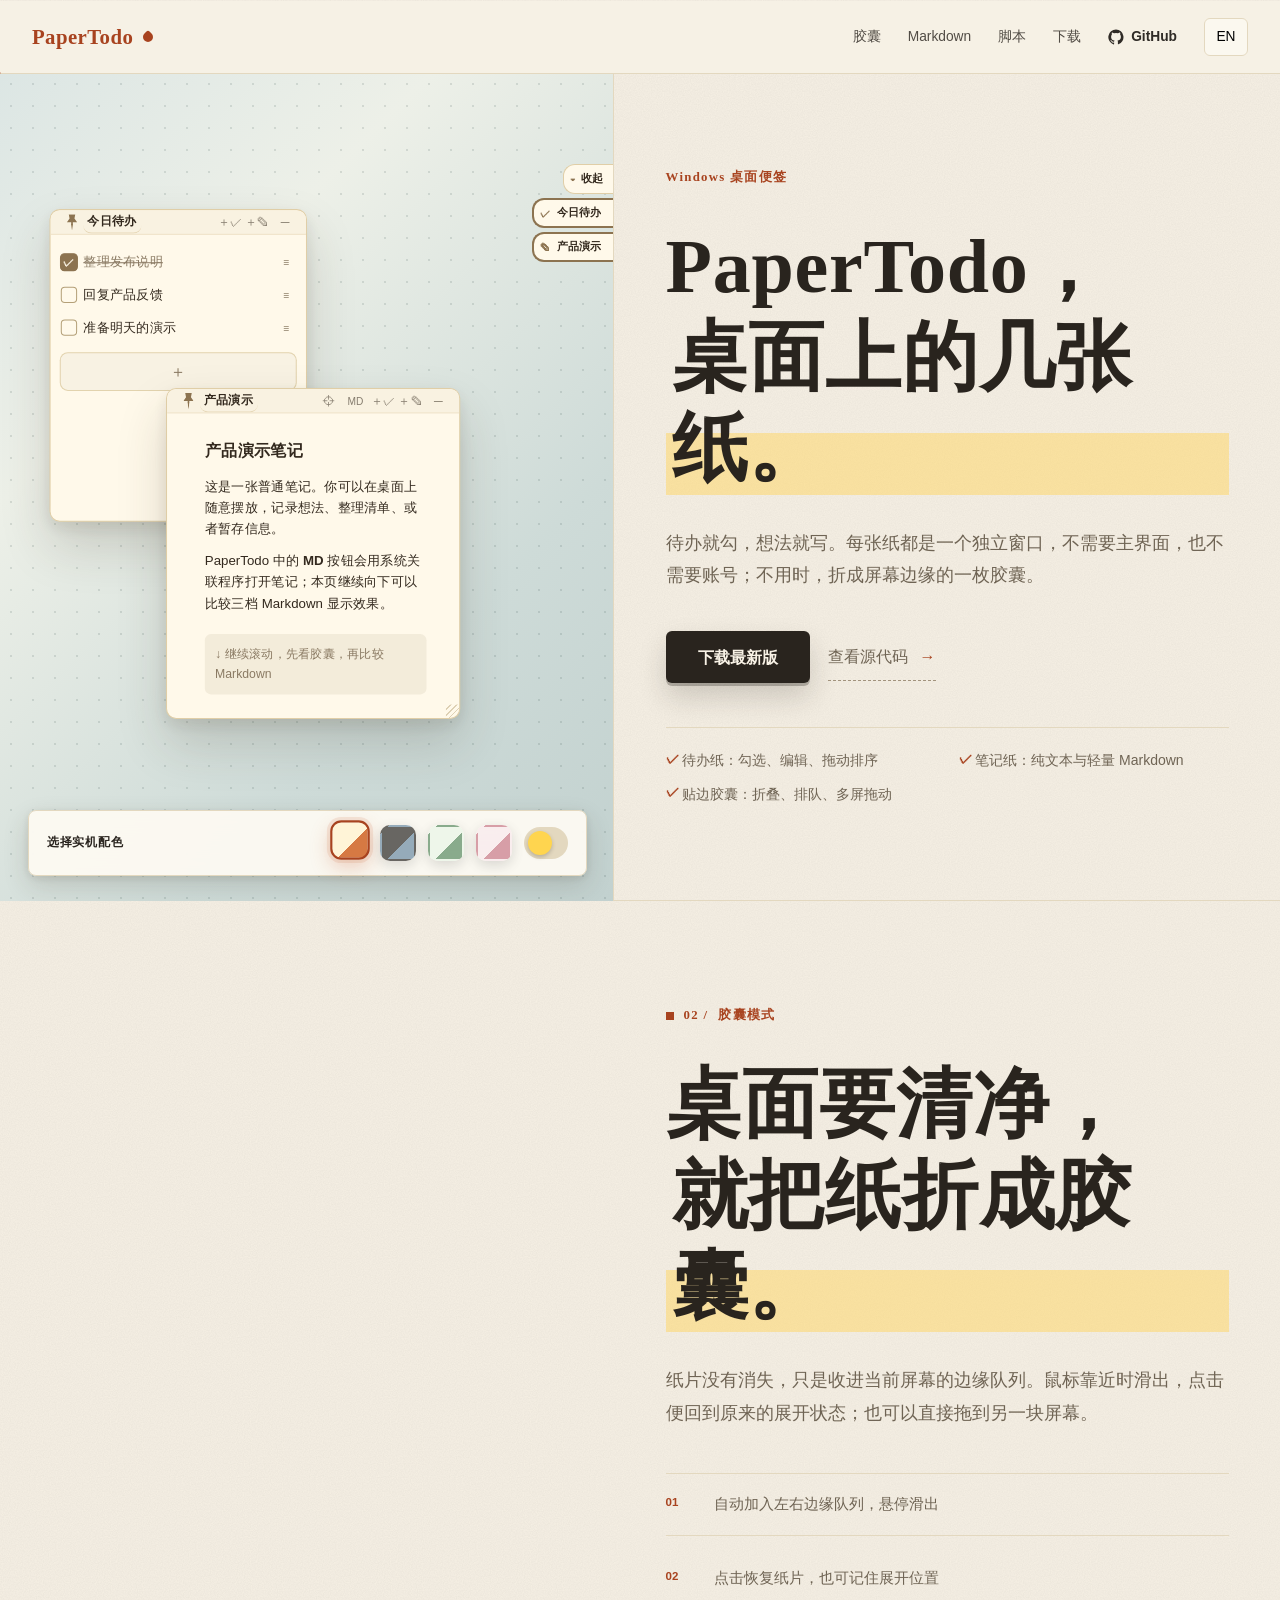
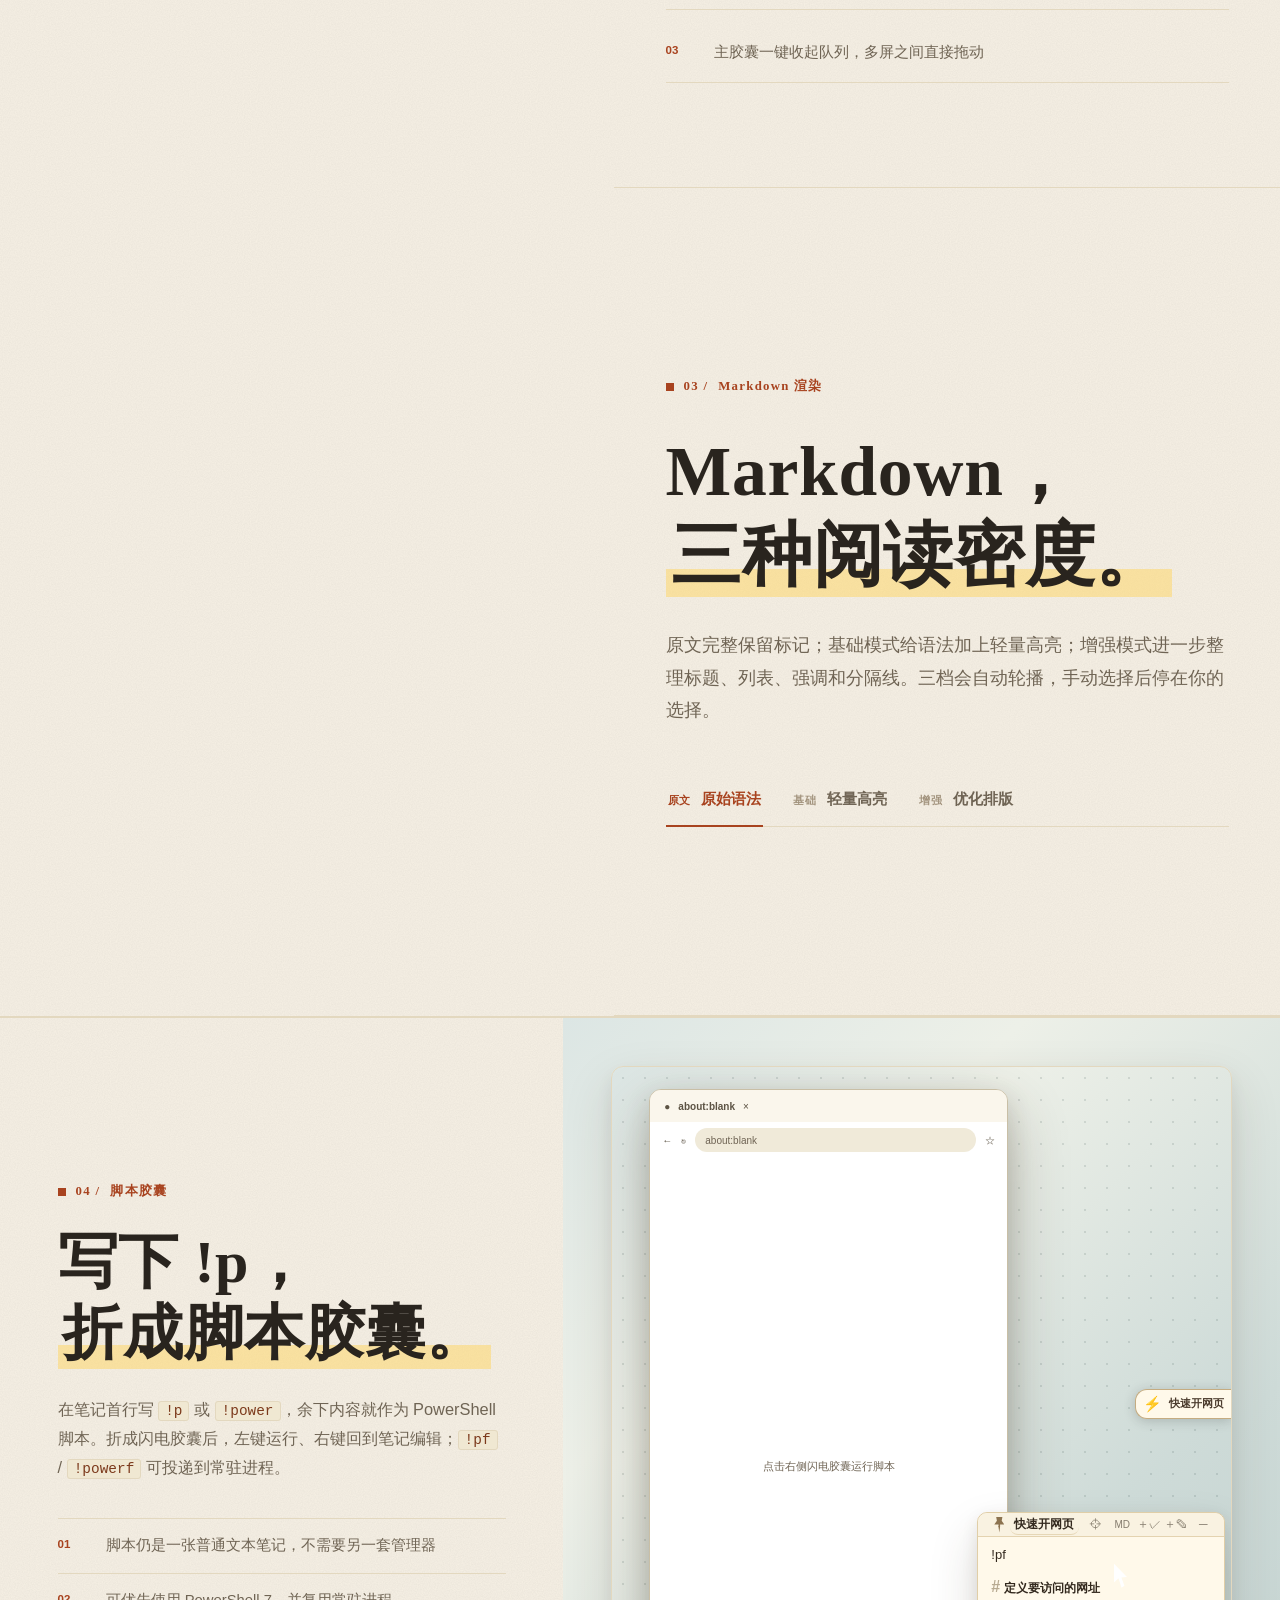
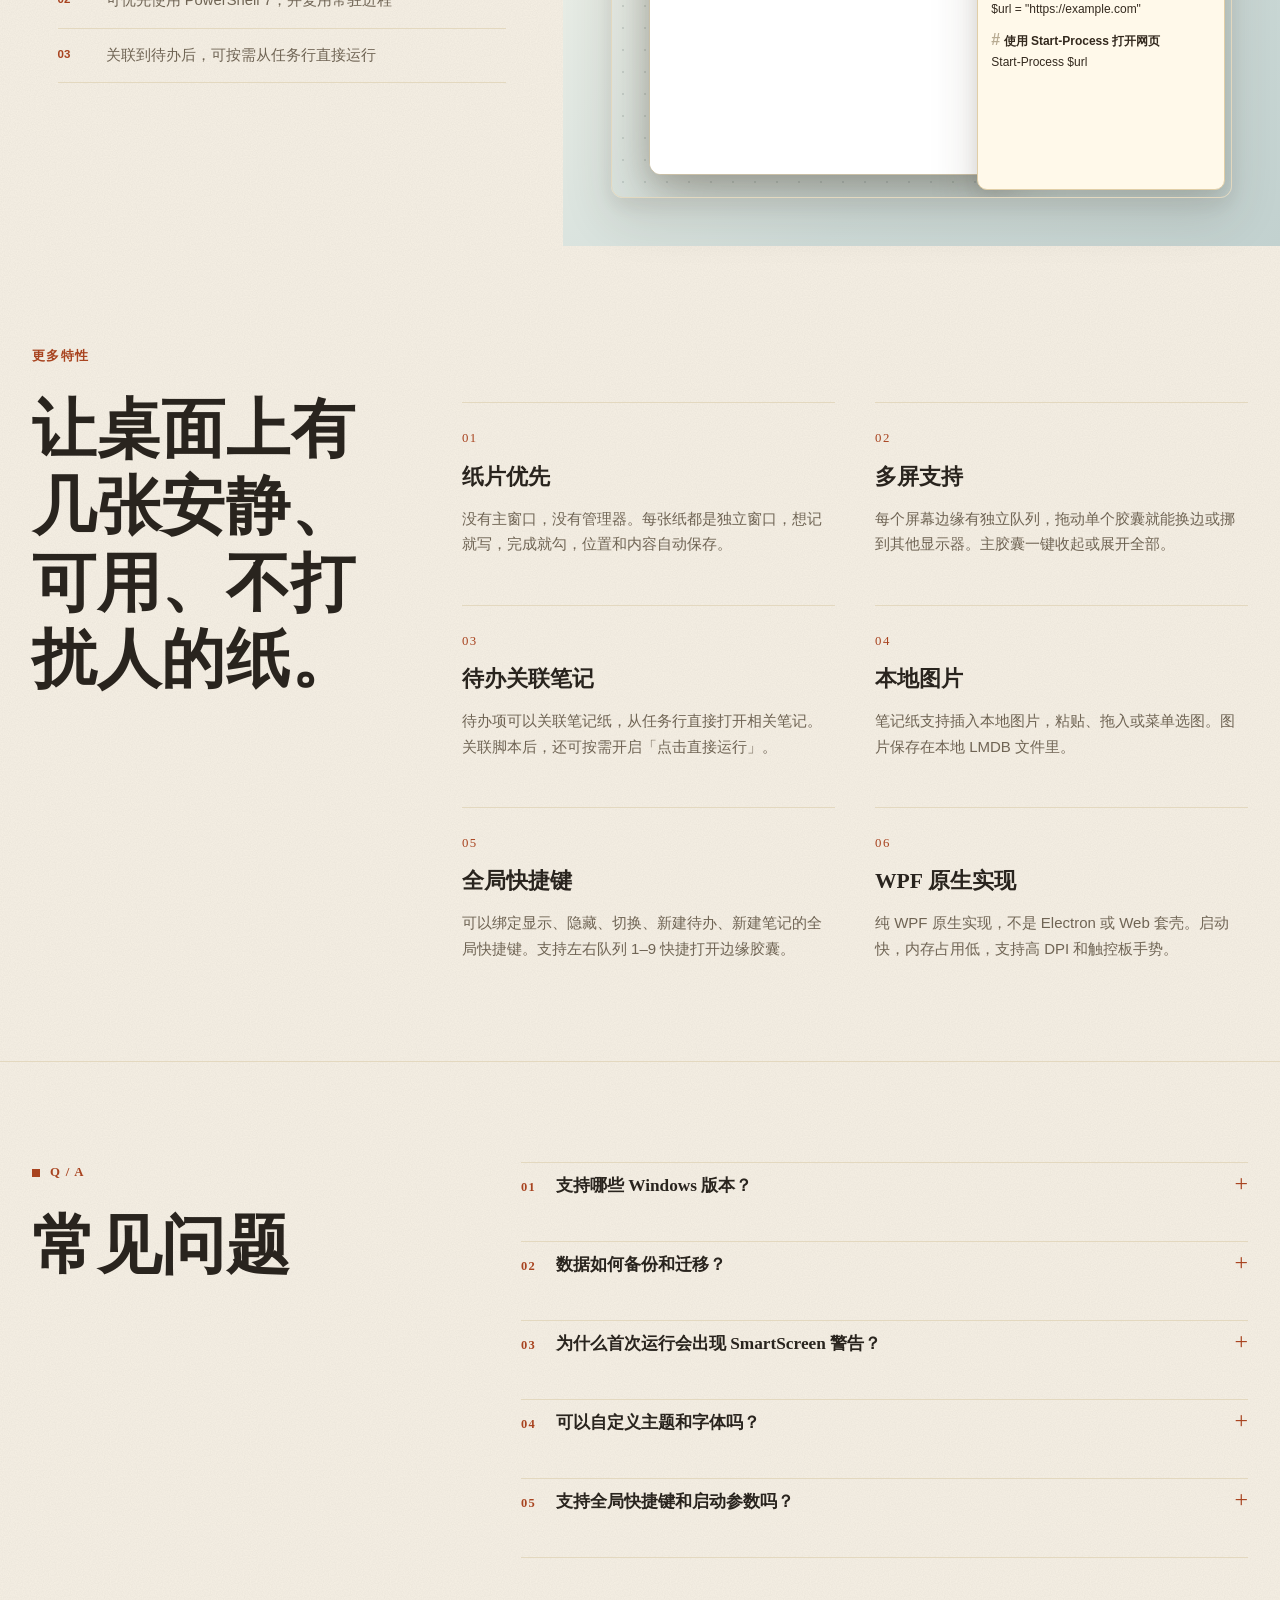
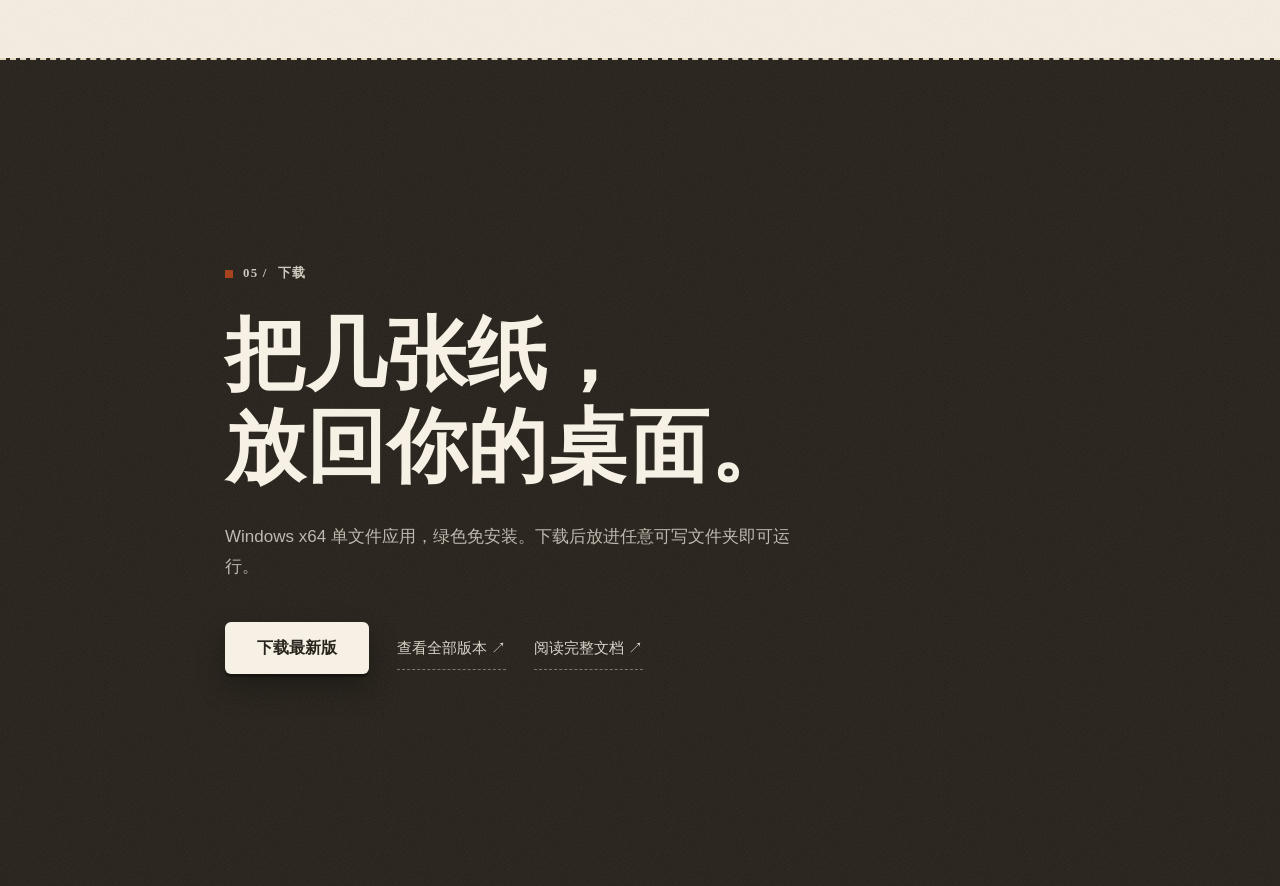
==== website/index.html @ a2f8e0d3 "Add files via upload" ====
<!DOCTYPE html>
<!-- PaperTodo website preview · 2026-07-29 · v8 (整屏吸附 + 文案可读性优化版) -->
<html lang="zh-CN">
<head>
  <meta charset="utf-8">
  <meta name="viewport" content="width=device-width, initial-scale=1">
  <meta name="theme-color" content="#f7f1e5">
  <title>PaperTodo - Windows 桌面便签、待办与 Markdown 笔记</title>
  <meta name="application-name" content="PaperTodo">
  <meta name="description" content="PaperTodo 是一款极简 Windows 桌面便签工具。每张纸都是独立窗口，支持待办、Markdown 笔记、脚本胶囊和边缘贴靠；数据全部保存在本地，无需账号。">
  <meta name="keywords" content="PaperTodo,Windows 桌面便签,桌面待办,Markdown 笔记,胶囊贴边,本地便签,sticky notes,desktop todo">
  <meta name="author" content="snownico0722">
  <meta name="robots" content="index, follow, max-snippet:-1">
  <meta name="referrer" content="strict-origin-when-cross-origin">
  <meta name="google-site-verification" content="6XggVbhTwCunZJcfNTp3qxMohPm8i4coMAdicUF6bUc">
  <link rel="canonical" href="https://snownico0722.github.io/PaperTodo/">
  <link rel="alternate" hreflang="zh-CN" href="https://snownico0722.github.io/PaperTodo/">
  <link rel="alternate" hreflang="en" href="https://snownico0722.github.io/PaperTodo/?lang=en">
  <link rel="alternate" hreflang="x-default" href="https://snownico0722.github.io/PaperTodo/">
  <link rel="icon" href="assets/favicon.ico" sizes="any">
  <meta property="og:type" content="website">
  <meta property="og:site_name" content="PaperTodo">
  <meta property="og:title" content="PaperTodo - Windows 桌面便签、待办与 Markdown 笔记">
  <meta property="og:description" content="独立桌面纸片，支持待办、Markdown 笔记、脚本胶囊和边缘贴靠。本地保存，无账号、无云端。">
  <meta property="og:url" content="https://snownico0722.github.io/PaperTodo/">
  <meta property="og:locale" content="zh_CN">
  <meta property="og:locale:alternate" content="en_US">
  <meta name="twitter:card" content="summary">
  <meta name="twitter:title" content="PaperTodo - Windows 桌面便签、待办与 Markdown 笔记">
  <meta name="twitter:description" content="独立桌面纸片，支持待办、Markdown 笔记、脚本胶囊和边缘贴靠。本地保存，无需账号。">
  <script type="application/ld+json">
  {
    "@context": "https://schema.org",
    "@graph": [
      {
        "@type": "WebSite",
        "@id": "https://snownico0722.github.io/PaperTodo/#website",
        "url": "https://snownico0722.github.io/PaperTodo/",
        "name": "PaperTodo",
        "alternateName": "一张纸",
        "description": "Windows 桌面便签、待办与 Markdown 笔记工具。",
        "inLanguage": ["zh-CN", "en"]
      },
      {
        "@type": "SoftwareApplication",
        "@id": "https://snownico0722.github.io/PaperTodo/#software",
        "name": "PaperTodo",
        "alternateName": "一张纸",
        "url": "https://snownico0722.github.io/PaperTodo/",
        "mainEntityOfPage": {"@id": "https://snownico0722.github.io/PaperTodo/#website"},
        "description": "A minimal Windows desktop sticky-note app with todos, Markdown notes, script capsules and edge docking. Free, source available and local-only.",
        "operatingSystem": "Windows 10, Windows 11",
        "softwareRequirements": "Windows 10 or Windows 11, x64",
        "applicationCategory": "ProductivityApplication",
        "applicationSubCategory": "Desktop notes and task lists",
        "softwareVersion": "3.1",
        "downloadUrl": "https://github.com/snownico0722/PaperTodo/releases/latest",
        "releaseNotes": "https://github.com/snownico0722/PaperTodo/releases",
        "isAccessibleForFree": true,
        "offers": {
          "@type": "Offer",
          "price": "0",
          "priceCurrency": "USD",
          "availability": "https://schema.org/InStock",
          "url": "https://github.com/snownico0722/PaperTodo/releases/latest"
        },
        "author": {
          "@type": "Person",
          "name": "snownico0722",
          "url": "https://github.com/snownico0722"
        },
        "sameAs": ["https://github.com/snownico0722/PaperTodo"],
        "inLanguage": ["zh-CN", "en", "ja", "ko"],
        "featureList": [
          "Independent desktop paper windows",
          "Todo lists and lightweight Markdown notes",
          "Edge-docked capsules and cross-display dragging",
          "Script capsules",
          "Local-only storage without an account"
        ]
      }
    ]
  }
  </script>
  <script type="application/ld+json">
  {
    "@context": "https://schema.org",
    "@type": "FAQPage",
    "mainEntity": [
      {
        "@type": "Question",
        "name": "PaperTodo 支持哪些 Windows 版本？",
        "acceptedAnswer": {
          "@type": "Answer",
          "text": "Windows 10 与 Windows 11 x64 使用正式版；Windows 7 SP1 x64 另有尽力兼容（Best Effort）版，请在 GitHub Releases 下载自包含版本。"
        }
      },
      {
        "@type": "Question",
        "name": "如何备份或迁移 PaperTodo 数据？",
        "acceptedAnswer": {
          "@type": "Answer",
          "text": "退出 PaperTodo 后复制整个程序文件夹即可，纸片、设置和笔记图片会一起迁移。"
        }
      },
      {
        "@type": "Question",
        "name": "为什么 PaperTodo 首次运行会出现 SmartScreen？",
        "acceptedAnswer": {
          "@type": "Answer",
          "text": "项目暂未购买商业代码签名证书。选择“更多信息”后点击“仍要运行”即可，每台电脑通常只需确认一次。"
        }
      }
    ]
  }
  </script>
  <style>
    :root{
      color-scheme:light;
      --page:#f7f1e5;
      --page-2:#efe7d5;
      --surface:#fffdf7;
      --ink:#29241e;
      --muted:#6f6454;
      --faint:#a2937d;
      --line:#e3d8bf;
      --accent:#a8431f;
      --accent-dark:#7f2f12;
      --highlight:rgba(255,213,96,.5);
      --nav-height:72px;
      --stage:#dce6e4;
      --stage-soft:#edf0e8;
      --stage-mid:#cedbd8;
      --stage-deep:#c2d1cf;
      --stage-dot:rgba(50,74,72,.14);
      --serif:Georgia,"Noto Serif SC","Songti SC",serif;
      --sans:"Segoe UI Variable","Microsoft YaHei UI","PingFang SC","Segoe UI",sans-serif;
      --ui:"Segoe UI Variable","Microsoft YaHei UI","Segoe UI",sans-serif;
      --paper-shadow:0 8px 32px rgba(0,0,0,.12), 0 2px 8px rgba(0,0,0,.08);
      --noise:url("data:image/svg+xml;utf8,<svg xmlns='http://www.w3.org/2000/svg' width='140' height='140'><filter id='n'><feTurbulence type='fractalNoise' baseFrequency='0.85' numOctaves='2' stitchTiles='stitch'/><feColorMatrix type='matrix' values='0 0 0 0 0 0 0 0 0 0 0 0 0 0 0 0 0 0 0.05 0'/></filter><rect width='140' height='140' filter='url(%23n)'/></svg>");
      --noise-light:url("data:image/svg+xml;utf8,<svg xmlns='http://www.w3.org/2000/svg' width='140' height='140'><filter id='n'><feTurbulence type='fractalNoise' baseFrequency='0.85' numOctaves='2' stitchTiles='stitch'/><feColorMatrix type='matrix' values='0 0 0 0 1 0 0 0 0 1 0 0 0 0 1 0 0 0 0.07 0'/></filter><rect width='140' height='140' filter='url(%23n)'/></svg>");
    }
    *{box-sizing:border-box}
    html{scroll-behavior:smooth;scroll-padding-top:var(--nav-height)}
    @media(min-width:861px) and (min-height:761px){
      html{scroll-snap-type:y mandatory}
      .snap-screen{scroll-snap-align:start;scroll-snap-stop:always}
    }
    body{position:relative;isolation:isolate;margin:0;overflow-x:hidden;color:var(--ink);background-color:var(--page);background-image:var(--noise);font-family:var(--sans);line-height:1.7;-webkit-font-smoothing:antialiased}
    button,a{font:inherit}
    a{color:inherit;text-decoration:none}
    code{font-family:"Cascadia Mono",Consolas,monospace;background:#f0e8d2;border:1px solid var(--line);padding:1px 6px;border-radius:3px;font-size:.88em;color:#7c3a1c}
    ::selection{background:rgba(255,213,96,.55);color:var(--ink)}
    :where(a,button,input,summary):focus-visible{outline:2px solid var(--accent);outline-offset:3px}
    .wrap{width:min(1280px,calc(100% - 64px));margin-inline:auto}
    .kicker{display:flex;align-items:center;gap:10px;margin:0;color:var(--accent);font-family:var(--serif);font-size:.8rem;font-weight:600;letter-spacing:.1em}
    .kicker::before{content:"";width:8px;height:8px;flex:0 0 8px;background:var(--accent)}

    /* navigation */
    .nav{position:sticky;z-index:60;top:0;background:rgba(247,241,229,.92);border-bottom:1px solid var(--line);backdrop-filter:blur(16px);-webkit-backdrop-filter:blur(16px)}
    .nav-progress{position:absolute;right:0;bottom:-1px;left:0;height:2px;overflow:hidden;pointer-events:none}
    .nav-progress::after{content:"";display:block;width:100%;height:100%;background:var(--accent);transform:scaleX(var(--page-progress,0));transform-origin:left;transition:transform .2s ease}
    .nav-inner{display:flex;min-height:var(--nav-height);align-items:center;justify-content:space-between}
    .brand{display:flex;align-items:center;gap:10px;font-family:var(--serif);font-size:1.3rem;font-weight:700;letter-spacing:.02em;color:var(--accent)}
    .brand-dot{width:10px;height:10px;border-radius:3px 7px 7px 7px;background:var(--accent);transform:rotate(45deg)}
    .nav-links{display:flex;align-items:center;gap:27px;color:#514c45;font-size:.86rem}
    .nav-links a{position:relative;padding:8px 0}
    .nav-links a::after{content:"";position:absolute;right:0;bottom:3px;left:0;height:1px;background:var(--accent);transform:scaleX(0);transition:transform .2s}
    .nav-links a:hover::after,.nav-links a:focus-visible::after,.nav-links a.is-active::after{transform:scaleX(1)}
    .nav-links a.is-active{color:var(--ink)}
    .nav-links .github-link{display:inline-flex;align-items:center;gap:7px;font-weight:720;color:#2f2b26}
    .nav-links .github-link svg{width:16px;height:16px;flex:0 0 16px;fill:currentColor}
    .nav-links .github-link::after{right:auto;width:16px}
    .lang-btn{width:44px;height:38px;border:1px solid var(--line);border-radius:6px;background:rgba(255,253,247,.6);cursor:pointer;transition:border-color .2s,background .2s}
    .lang-btn:hover,.lang-btn:focus-visible{border-color:var(--accent);background:#f5ecd6}

    /* feature-grid */
    .feature-grid{display:grid;min-width:0;grid-template-columns:repeat(2,minmax(0,1fr));gap:48px 40px;margin-top:56px;counter-reset:feature}
    .feature-grid>div{position:relative;min-width:0;padding-top:20px;border-top:1px solid var(--line);counter-increment:feature}
    .feature-grid>div::before{content:counter(feature,decimal-leading-zero);color:var(--accent);font-family:var(--serif);font-size:.8rem;letter-spacing:.12em}
    .feature-grid h3{margin:12px 0 0;font-family:var(--serif);font-size:1.35rem;font-weight:600;line-height:1.35;color:var(--ink)}
    .feature-grid p{margin:14px 0 0;color:var(--muted);font-size:.9375rem;line-height:1.7;overflow-wrap:anywhere}

    /* hero-capsule-wrapper - 第一屏、第二屏、第三屏的包裹容器 */
    .hero-capsule-wrapper{position:relative;display:grid;grid-template-columns:minmax(420px,.96fr) minmax(560px,1.04fr);border-bottom:1px solid var(--line)}

    /* hero */
    .hero{position:relative;display:contents}
    .hero>.hero-copy{grid-column:2;grid-row:1;min-height:calc(100svh - var(--nav-height))}
    .hero-copy{display:flex;min-height:100vh;flex-direction:column;justify-content:center;padding:92px clamp(36px,4vw,72px);border-bottom:1px solid var(--line)}
    .hero h1,.capsule-section h2,.markdown-section h2{max-width:760px;margin:32px 0 0;font-family:var(--serif);font-size:4.75rem;font-weight:600;line-height:1.2;letter-spacing:.01em;overflow-wrap:anywhere}
    .hero h1 span,.capsule-section h2 span,.markdown-section h2 span{display:block}
    .hero h1 span:last-child,.capsule-section h2 span:last-child,.markdown-section h2 span:last-child,.script-copy h2 span:last-child{display:inline-block;padding:0 .08em;background-image:linear-gradient(transparent 66%,var(--highlight) 66%)}
    .hero-lead{max-width:610px;margin:32px 0 0;color:var(--muted);font-size:1.125rem;line-height:1.8}
    .hero-actions{display:flex;flex-wrap:wrap;gap:18px;align-items:center;margin-top:40px}
    .primary-btn{display:inline-flex;height:52px;align-items:center;justify-content:center;padding:0 32px;color:#f8f2e6;background:var(--ink);border:none;border-radius:6px;font-weight:600;box-shadow:0 3px 0 rgba(41,36,30,.28),0 14px 28px rgba(41,36,30,.18);transition:transform .2s ease,box-shadow .2s ease,background .2s ease}
    .primary-btn:hover,.primary-btn:focus-visible{background:#3a332a;transform:translateY(-2px);box-shadow:0 5px 0 rgba(41,36,30,.28),0 20px 36px rgba(41,36,30,.2)}
    .text-btn{display:inline-flex;gap:12px;align-items:center;padding:10px 0;border-bottom:1px dashed var(--faint);color:var(--muted);font-weight:500}
    .text-btn span:last-child{color:var(--accent);transition:transform .18s}
    .text-btn:hover span:last-child{transform:translateX(4px)}
    .hero-facts{display:grid;grid-template-columns:repeat(2,minmax(0,1fr));gap:12px 24px;margin:44px 0 0;padding:22px 0 0;border-top:1px solid var(--line);list-style:none;color:var(--muted);font-size:.875rem}
    .hero-facts li{position:relative;padding-left:16px;line-height:1.55}
    .hero-facts li::before{content:"✓";position:absolute;top:.62em;left:0;color:var(--accent);font-size:.85rem;font-weight:700;transform:translateY(-50%)}

    /* CSS product stage - 增强渐变背景 + 动态装饰 + sticky 固定，跨越三屏 */
    .hero-product{position:sticky;top:var(--nav-height);height:calc(100svh - var(--nav-height));min-height:0;overflow:hidden;background:linear-gradient(135deg,var(--stage) 0%,var(--stage-soft) 30%,var(--stage-mid) 70%,var(--stage-deep) 100%);border-right:1px solid var(--line);grid-column:1;grid-row:1 / 4}
    .palette-input{position:absolute;width:1px;height:1px;opacity:0;pointer-events:none}
    .palette-head{position:absolute;z-index:20;right:26px;bottom:25px;left:28px;display:flex;align-items:center;justify-content:space-between;padding:14px 18px;color:var(--ink);background:rgba(253,250,243,.94);border:1px solid var(--line);border-radius:8px;font-family:var(--serif);font-size:.78rem;letter-spacing:.06em;font-weight:600;box-shadow:0 10px 26px rgba(62,50,32,.16),0 2px 8px rgba(62,50,32,.1);backdrop-filter:blur(16px)}
    .palette-controls{display:flex;align-items:center;gap:12px}
    .palette-controls label{position:relative;cursor:pointer;transition:transform .2s,opacity .2s,filter .2s}
    .palette-controls label:hover{transform:translateY(-2px)}
    .palette-controls label:not(.theme-control){width:36px;height:36px;border:2px solid transparent;border-radius:10px;opacity:.7;background:linear-gradient(135deg,var(--swatch-paper) 0 58%,var(--swatch-accent) 58%);box-shadow:0 4px 14px rgba(0,0,0,.2);transition:all .25s cubic-bezier(.34,1.56,.64,1)}
    .palette-controls label[for="palette-warm"]{--swatch-paper:#fff4d7;--swatch-accent:#d67943}
    .palette-controls label[for="palette-ink"]{--swatch-paper:#2a2826;--swatch-accent:#6b8aa3}
    .palette-controls label[for="palette-forest"]{--swatch-paper:#e9f4e7;--swatch-accent:#5a8a62}
    .palette-controls label[for="palette-rosy"]{--swatch-paper:#f8e9ed;--swatch-accent:#c97888}
    .palette-controls .theme-control{width:44px;height:32px;border-radius:16px;background:var(--line)}
    .palette-controls .theme-control::before{content:"";position:absolute;top:4px;left:4px;width:24px;height:24px;border-radius:50%;background:#ffd54f;box-shadow:0 2px 4px rgba(0,0,0,.2);transition:transform .2s,background .2s}
    #theme-dark:checked~.palette-head .theme-control::before{transform:translateX(12px);background:#475569}
    #palette-warm:checked~.palette-head label[for="palette-warm"],
    #palette-ink:checked~.palette-head label[for="palette-ink"],
    #palette-forest:checked~.palette-head label[for="palette-forest"],
    #palette-rosy:checked~.palette-head label[for="palette-rosy"]{opacity:1;border-color:var(--accent);transform:translateY(-3px) scale(1.1);box-shadow:0 7px 18px rgba(196,95,50,.28),0 0 0 3px rgba(196,95,50,.12)}
    #palette-warm:focus-visible~.palette-head label[for="palette-warm"],
    #palette-ink:focus-visible~.palette-head label[for="palette-ink"],
    #palette-forest:focus-visible~.palette-head label[for="palette-forest"],
    #palette-rosy:focus-visible~.palette-head label[for="palette-rosy"],
    #theme-dark:focus-visible~.palette-head label[for="theme-dark"]{outline:2px solid var(--accent);outline-offset:3px}
    .desktop-stage{position:absolute;inset:0;overflow:hidden;--paper:#fff9ea;--bar:#f9f2e1;--paper-line:#e0cea7;--paper-text:#33291e;--paper-weak:#8a7a63;--paper-active:#8c7350;--paper-code:#f7edd2;--paper-quote:#d4be92;--paper-link:#b06242;--paper-check:#b4a078;background:linear-gradient(135deg,var(--stage) 0%,var(--stage-soft) 30%,var(--stage-mid) 70%,var(--stage-deep) 100%);transition:background .4s ease}
    #palette-ink:checked~.desktop-stage{--paper:#f6f7f9;--bar:#eef1f5;--paper-line:#d0d6de;--paper-text:#262c36;--paper-weak:#767e8a;--paper-active:#5a6c86;--paper-code:#eceff3;--paper-quote:#c6ced8;--paper-link:#42689c;--paper-check:#aab4c2;background:linear-gradient(135deg,#dce4ec 0%,#e8eef5 30%,#d0dae8 70%,#c4d2e3 100%)}
    #palette-forest:checked~.desktop-stage{--paper:#f3f8f1;--bar:#ebf3e9;--paper-line:#c8dac6;--paper-text:#26322a;--paper-weak:#6e8070;--paper-active:#588260;--paper-code:#e9f2e7;--paper-quote:#c0d6c0;--paper-link:#3c8260;--paper-check:#a8c0a8;background:linear-gradient(135deg,#dceeda 0%,#e8f3e6 30%,#d0e5cd 70%,#c4ddc0 100%)}
    #palette-rosy:checked~.desktop-stage{--paper:#fdf5f6;--bar:#f7edef;--paper-line:#e4cdd2;--paper-text:#36262a;--paper-weak:#8c7278;--paper-active:#9e6876;--paper-code:#f8ecee;--paper-quote:#e0c6cc;--paper-link:#b2546e;--paper-check:#d8b8c0;background:linear-gradient(135deg,#f8e5eb 0%,#fceef3 30%,#f3dce3 70%,#efd3dc 100%)}
    #theme-dark:checked~.desktop-stage{--paper:#211f1c;--bar:#2a2723;--paper-line:#4c453d;--paper-text:#e7e0d4;--paper-weak:#92897b;--paper-active:#a88e6a;--paper-code:#2d2a26;--paper-quote:#5e564b;--paper-link:#d69678;--paper-check:#6e6455;background:linear-gradient(135deg,#16181c 0%,#1f2329 30%,#181c22 70%,#12161b 100%)}
    #palette-ink:checked~#theme-dark:checked~.desktop-stage{--paper:#1a1c20;--bar:#22252a;--paper-line:#3c424c;--paper-text:#dee3ea;--paper-weak:#8a929e;--paper-active:#849cbc;--paper-code:#26292f;--paper-quote:#4e5662;--paper-link:#84aad6;--paper-check:#606a78;background:linear-gradient(135deg,#14161a 0%,#1d2026 30%,#16191f 70%,#111418 100%)}
    #palette-forest:checked~#theme-dark:checked~.desktop-stage{--paper:#1a1e1b;--bar:#222823;--paper-line:#3a463c;--paper-text:#dce4dc;--paper-weak:#869488;--paper-active:#7ca886;--paper-code:#252a26;--paper-quote:#4a5a4c;--paper-link:#80be96;--paper-check:#5c6e5e;background:linear-gradient(135deg,#141816 0%,#1d221f 30%,#161a18 70%,#111513 100%)}
    #palette-rosy:checked~#theme-dark:checked~.desktop-stage{--paper:#211c1e;--bar:#2a2426;--paper-line:#4e4044;--paper-text:#e8dcdf;--paper-weak:#988489;--paper-active:#be8694;--paper-code:#2c2628;--paper-quote:#5c4c50;--paper-link:#e094aa;--paper-check:#604e52;background:linear-gradient(135deg,#1a1517 0%,#231d20 30%,#1c1719 70%,#151214 100%)}
    .desktop-grid{position:absolute;inset:0;background-image:radial-gradient(var(--stage-dot) 1px,transparent 1.4px);background-size:22px 22px}

    /* faithful WPF paper primitives - 细边框 + 阴影 */
    .app-paper{position:absolute;overflow:hidden;color:var(--paper-text);background:var(--paper);border:0.5px solid var(--paper-line);border-radius:10px;box-shadow:0 24px 48px rgba(62,50,32,.18),0 6px 16px rgba(62,50,32,.1);font-family:var(--ui);font-size:12px;transition:background .35s,border-color .35s,color .35s,box-shadow .35s,transform .25s cubic-bezier(.34,1.56,.64,1)}
    .app-paper:hover{box-shadow:0 30px 64px rgba(62,50,32,.22),0 10px 24px rgba(62,50,32,.13)}
    .paper-bar{display:grid;height:24px;grid-template-columns:minmax(0,1fr) auto;align-items:center;padding:0 7px 0 9px;background:var(--bar);border-bottom:1px solid color-mix(in srgb,var(--paper-line),transparent 18%);border-radius:9px 9px 0 0;transition:background .3s}
    .paper-name{display:flex;min-width:0;align-items:center;gap:0;font-weight:650}
    .paper-name strong{max-width:76px;overflow:hidden;padding:0 5px 0 4px;border-bottom:1px solid color-mix(in srgb,var(--paper-line),transparent 28%);border-radius:8px;text-overflow:ellipsis;white-space:nowrap;font-size:12px;transition:border-color .2s,background .2s}
    .paper-name strong:hover{background:color-mix(in srgb,var(--paper-text),transparent 96%);border-color:var(--paper-line)}
    .paper-pin{position:relative;width:23px;height:24px;flex:0 0 23px;color:var(--paper-active)}
    .paper-pin::before{content:"";position:absolute;top:4px;left:7px;width:10px;height:12px;background:currentColor;clip-path:polygon(18% 0,82% 0,74% 34%,100% 66%,58% 66%,58% 84%,42% 84%,42% 66%,0 66%,26% 34%)}
    .paper-pin::after{content:"";position:absolute;top:13px;left:11px;width:2px;height:7px;background:currentColor;clip-path:polygon(0 0,100% 0,50% 100%)}
    .paper-tools{display:flex;align-items:center;gap:0;color:color-mix(in srgb,var(--paper-text),transparent 42%);font-size:12px;white-space:nowrap}
    .paper-tools>span,.paper-tools>button{display:grid;width:25px;height:24px;margin:0 1px;place-items:center}
    .paper-tools>button{appearance:none;padding:0;border:0;border-radius:4px;color:inherit;background:transparent;font:inherit}
    .paper-tools>.paper-tool-button{cursor:pointer}
    .paper-tools>.paper-tool-button:hover,.paper-tools>.paper-tool-button:focus-visible{color:var(--paper-text);background:color-mix(in srgb,var(--paper-text),transparent 92%);outline:1px solid color-mix(in srgb,var(--paper-active),transparent 32%);outline-offset:0}
    .paper-tools .md{font-size:10px;letter-spacing:0}
    .paper-body{position:absolute;inset:24px 0 0;padding:12px 9px 10px}
    .todo-list{display:grid;align-content:start;gap:2px}
    .todo-row{position:relative;display:grid;min-height:30px;grid-template-columns:22px minmax(0,1fr) 18px;align-items:center;padding:1px 1px;border-radius:8px;cursor:pointer;transition:background .2s}
    .todo-row:hover{background:color-mix(in srgb,var(--paper-text),transparent 93%)}
    .demo-todo-input{position:absolute;width:1px;height:1px;overflow:hidden;opacity:0;pointer-events:none}
    .checkbox{position:relative;width:16px;height:16px;border:1.5px solid var(--paper-check);border-radius:4px;transition:all .2s cubic-bezier(.34,1.56,.64,1)}
    .demo-todo-input:focus-visible+.checkbox{outline:2px solid var(--paper-active);outline-offset:2px}
    .demo-todo-input:checked+.checkbox{border-color:var(--paper-active);background:var(--paper-active);transform:scale(1.1)}
    .demo-todo-input:checked+.checkbox::after{content:"✓";position:absolute;inset:0;display:grid;place-items:center;color:var(--paper);font-size:10px;font-weight:800;line-height:1;transform:translateY(.5px)}
    .demo-todo-input:checked~.todo-text{color:var(--paper-weak);text-decoration:line-through;text-decoration-thickness:1px}
    .todo-text{overflow:hidden;text-overflow:ellipsis;white-space:nowrap;font-size:13px}
    .drag-handle{color:var(--paper-weak);font-size:10px;text-align:center}
    .append-row{display:grid;height:38px;margin-top:7px;place-items:center;border:1px solid color-mix(in srgb,var(--paper-line),transparent 12%);border-radius:8px;color:var(--paper-weak);background:color-mix(in srgb,var(--paper-text),transparent 97%);font-size:16px}
    .note-copy{padding:8px 8px 24px 13px;font-size:13px;line-height:1.55}
    .note-copy p{margin:0 0 10px}
    .note-copy h4{margin:0 0 14px;font-size:17px;line-height:1.25}
    .note-copy .syntax{color:var(--paper-weak)}
    .note-copy .quote{padding-left:9px;border-left:3px solid var(--paper-quote);color:var(--paper-weak)}
    .note-copy code{padding:2px 5px;border-radius:4px;background:var(--paper-code);color:var(--paper-text);font-size:11px}

    /* 展示文字样式 */
    .demo-content{padding:8px 8px 24px 13px;font-size:13px;line-height:1.6}
    .demo-content h4{margin:0 0 12px;font-size:16px;font-weight:600;color:var(--paper-text)}
    .demo-content p{margin:0 0 12px;color:var(--paper-text)}
    .demo-content .note-hint{margin-top:20px;padding:10px;border-radius:6px;background:color-mix(in srgb,var(--paper-active),transparent 90%);color:var(--paper-weak);font-size:12px}

    .zoom-mark{position:absolute;right:18px;bottom:8px;color:var(--paper-weak);font-size:10.5px;font-weight:600;opacity:.55}
    .resize-grip{position:absolute;right:-1px;bottom:-1px;width:14px;height:14px;opacity:.65;background:repeating-linear-gradient(135deg,transparent 0 3px,color-mix(in srgb,var(--paper-line),var(--paper-text) 12%) 3px 4px)}
    .paper-scene{position:absolute;z-index:4;top:50%;left:50%;width:600px;height:648px;pointer-events:none;transform:translate(-50%,-50%) scale(var(--paper-scene-scale,1));transform-origin:center}
    .paper-scene .app-paper{pointer-events:auto}
    .hero-todo,.hero-note{--capsule-x:0px;--capsule-y:0px;will-change:transform,opacity,border-radius;transform-origin:center;transition:transform 540ms cubic-bezier(.22,1,.36,1),opacity 220ms ease,filter 320ms ease,border-radius 420ms ease}
    .hero-todo .paper-body,.hero-note .paper-body{transition:opacity 180ms ease}
    .hero-todo{z-index:5;top:52px;left:48px;width:252px;height:auto;aspect-ratio:280/340;cursor:default}
    .hero-note{z-index:6;top:227px;left:162px;width:288px;height:auto;aspect-ratio:320/360;cursor:default}

    /* 第三屏 Markdown 状态 - 隐藏待办，笔记扩大居中 */
    .hero-product.show-markdown .hero-todo{opacity:0!important;pointer-events:none!important;transition:opacity .4s ease}
    .hero-product.show-markdown .hero-note{top:53px!important;left:15px!important;bottom:auto!important;width:570px!important;height:auto!important;aspect-ratio:820/780;transform:none!important;z-index:10;cursor:default;transition:top 540ms cubic-bezier(.22,1,.36,1),left 540ms cubic-bezier(.22,1,.36,1),width 540ms cubic-bezier(.22,1,.36,1),opacity 220ms ease}
    .hero-product.show-markdown .hero-edge-stack{opacity:0;pointer-events:none;transition:opacity .3s ease}
    .hero-product.show-markdown .palette-head{opacity:0!important;pointer-events:none!important;transition:opacity .3s ease}

    /* 内容切换 - 默认显示展示文字，第三屏显示 Markdown */
    .demo-content{display:block}
    .md-view-raw,.md-view-basic,.md-view-enhanced{display:none}
    .hero-product.show-markdown .demo-content{display:none!important}

    /* Markdown 视图切换 - 只在第三屏时根据 radio 状态显示对应视图 */
    .hero-product.show-markdown #md-mode-raw:checked~.desktop-stage .hero-note .md-view-raw{display:block!important}
    .hero-product.show-markdown #md-mode-basic:checked~.desktop-stage .hero-note .md-view-basic{display:block!important}
    .hero-product.show-markdown #md-mode-enhanced:checked~.desktop-stage .hero-note .md-view-enhanced{display:block!important}

    /* 第三屏禁用收起按钮 */
    .note-collapse-btn{cursor:pointer;user-select:none;transition:opacity .2s}
    .hero-product.show-markdown .note-collapse-btn{opacity:.3!important;pointer-events:none!important;cursor:not-allowed!important}

    .hero-master-toggle,.hero-edge-toggle{position:absolute;width:1px;height:1px;opacity:0;pointer-events:none}
    .hero-edge-stack{position:absolute;z-index:9;top:11%;right:0;display:grid;width:104px;justify-items:end;gap:4px}
    .hero-edge-pill{position:relative;display:flex;width:max-content;max-width:104px;height:30px;align-items:center;gap:6px;overflow:hidden;padding:0 6px;border:0.5px solid var(--paper-line);border-right:0;border-radius:12px 0 0 12px;color:var(--paper-text);background:var(--paper);box-shadow:none;font:10.5px var(--ui);white-space:nowrap;transition:max-width 180ms,padding 180ms,transform 160ms,opacity 120ms,border-color 160ms,border-width 160ms}
    /* 默认展开状态：胶囊有粗边框 */
    .hero-todo-pill{border-width:2px;border-color:var(--paper-active)}
    .hero-note-pill{border-width:2px;border-color:var(--paper-active)}
    /* 收起状态：胶囊恢复细边框 */
    #hero-todo-pill-toggle:checked~.desktop-stage .hero-todo-pill{border-width:0.5px;border-color:var(--paper-line)}
    #hero-note-pill-toggle:checked~.desktop-stage .hero-note-pill{border-width:0.5px;border-color:var(--paper-line)}
    .hero-edge-child{cursor:pointer;user-select:none}
    .hero-edge-child::after{content:"×";display:grid;width:0;height:28px;flex:0 0 auto;place-items:center;overflow:hidden;border-left:0 solid var(--paper-line);opacity:0;transition:width 160ms,opacity 120ms,border-width 160ms}
    .hero-edge-child:hover::after{width:10px;border-left-width:1px;opacity:.68}
    .hero-edge-pill span{color:var(--paper-active);font-weight:800}
    .hero-edge-pill b{min-width:0;overflow:hidden;text-overflow:ellipsis}
    .hero-master-pill{width:50px;max-width:50px;cursor:pointer;user-select:none}
    .hero-master-pill .expanded-copy,.hero-master-pill .collapsed-copy{min-width:0;overflow:hidden;text-overflow:ellipsis;color:inherit}
    .hero-master-pill:hover{border-color:color-mix(in srgb,var(--paper-active),var(--paper-line) 35%)}
    .hero-master-pill .collapsed-copy,.hero-master-pill .collapsed-icon{display:none}
    #hero-master-toggle:checked~.desktop-stage .hero-master-pill .expanded-copy,
    #hero-master-toggle:checked~.desktop-stage .hero-master-pill .expanded-icon{display:none}
    #hero-master-toggle:checked~.desktop-stage .hero-master-pill .collapsed-copy,
    #hero-master-toggle:checked~.desktop-stage .hero-master-pill .collapsed-icon{display:inline}
    #hero-master-toggle:checked~.desktop-stage .hero-edge-child{opacity:0;pointer-events:none}
    #hero-master-toggle:checked~.desktop-stage .hero-edge-child:nth-child(2){transform:translateY(-34px) scale(.82)}
    #hero-master-toggle:checked~.desktop-stage .hero-edge-child:nth-child(3){transform:translateY(-68px) scale(.82)}
    #hero-master-toggle:focus-visible~.desktop-stage .hero-master-pill{outline:2px solid #fff;outline-offset:3px}
    #hero-todo-pill-toggle:checked~.desktop-stage .hero-todo,
    #hero-note-pill-toggle:checked~.desktop-stage .hero-note{opacity:0;filter:none;transform:translate(var(--capsule-x),var(--capsule-y)) scale(.2);border-radius:12px;pointer-events:none;border:none!important;transition:transform 480ms cubic-bezier(.4,0,.2,1),opacity 170ms ease 260ms,filter 300ms ease,border-radius 360ms ease}
    #hero-todo-pill-toggle:checked~.desktop-stage .hero-todo .paper-body,
    #hero-note-pill-toggle:checked~.desktop-stage .hero-note .paper-body{opacity:.18}
    #hero-todo-pill-toggle:checked~.desktop-stage .hero-todo-pill,
    #hero-note-pill-toggle:checked~.desktop-stage .hero-note-pill{border-color:var(--paper-line)}
    #hero-todo-pill-toggle:checked~.desktop-stage .hero-todo-pill::after,
    #hero-note-pill-toggle:checked~.desktop-stage .hero-note-pill::after{content:"↙"}
    #hero-todo-pill-toggle:focus-visible~.desktop-stage .hero-todo-pill,
    #hero-note-pill-toggle:focus-visible~.desktop-stage .hero-note-pill{outline:2px solid #fff;outline-offset:3px}

    /* capsule section - 删除原来独立的胶囊演示区，复用 hero 布局 */
    .capsule-section{padding:0;grid-column:2;grid-row:2;scroll-margin-top:var(--nav-height)}
    .capsule-section .hero-copy{min-height:calc(100svh - var(--nav-height));padding:104px clamp(36px,4vw,72px);border-bottom:1px solid var(--line)}
    .capsule-section .feature-lines{display:grid;grid-template-columns:1fr;margin:44px 0 0;padding:0;border-top:1px solid var(--line);list-style:none;counter-reset:capsule-feature}
    .capsule-section .feature-lines li{display:grid;grid-template-columns:34px minmax(0,1fr);gap:14px;align-items:start;padding:18px 0;border-bottom:1px solid var(--line);color:var(--muted);font-size:.9375rem;line-height:1.65;counter-increment:capsule-feature}
    .capsule-section .feature-lines li::before{content:counter(capsule-feature,decimal-leading-zero);position:static;display:block;width:auto;height:auto;padding-top:1px;border-radius:0;color:var(--accent);background:none;font-size:.72rem;font-weight:750;line-height:1.65;transform:none}

    /* markdown section - 第三屏，右侧文案，左侧纸片扩大显示 Markdown */
    .markdown-section{padding:0;grid-column:2;grid-row:3;scroll-margin-top:var(--nav-height)}
    .markdown-section .hero-copy{min-height:calc(100svh - var(--nav-height));padding:104px clamp(36px,4vw,72px);border-bottom:1px solid var(--line)}
    .markdown-section h2{font-size:4.35rem}

    /* Markdown 切换器 - 内联样式，放在右侧文案区 */
    .md-mode-switch-inline{position:relative;display:flex;gap:28px;margin-top:48px;padding:0;border-bottom:1px solid var(--line)}
    .md-mode-switch-inline input{position:absolute;opacity:0;pointer-events:none}
    .md-mode-switch-inline label{position:relative;display:flex;align-items:baseline;gap:10px;padding:12px 2px 14px;background:transparent;border:0;cursor:pointer;transition:color .2s ease;font-size:.95rem;font-weight:600;color:var(--muted);z-index:2}
    .md-mode-switch-inline label::before{display:none}
    .md-mode-switch-inline label:hover{color:var(--ink)}
    .md-mode-switch-inline input:checked+label{color:var(--accent)}
    .md-mode-switch-inline input:checked+label span{color:var(--accent)}
    .md-mode-switch-inline input:focus-visible+label{outline:2px solid var(--accent);outline-offset:3px}

    /* 滑动背景指示器 - 在文字后面 */
    .md-slider{position:absolute;top:auto;bottom:-1px;left:0;width:0;height:2px;background:var(--accent);border-radius:0;box-shadow:none;transition:left .4s cubic-bezier(.34,1.56,.64,1),width .4s cubic-bezier(.34,1.56,.64,1);z-index:1;pointer-events:none}

    .md-mode-switch-inline label span{font-size:.68rem;letter-spacing:.08em;color:var(--faint)}
    .md-mode-switch-inline label b{font-weight:600}

    .md-view{display:none}
    .md-copy{padding:16px 24px 38px;font-size:12.5px;line-height:1.58}
    .md-copy p{margin:0 0 10px}
    .md-copy .md-h{font-size:inherit;font-weight:400}
    .md-view-basic .md-h,.md-view-enhanced .md-h{font-size:19px;font-weight:750}
    .md-copy .subhead{margin:12px 0 8px;font-size:13px}
    .md-copy .basic-syntax{color:var(--paper-active)}
    .md-copy .muted-syntax{color:var(--paper-weak);opacity:.42}
    .md-copy .task-syntax{color:var(--paper-active)}
    .md-copy .strong{font-weight:750}
    .md-copy .strike{text-decoration:line-through}
    .md-copy .link{color:var(--paper-link);text-decoration:underline;text-underline-offset:2px}
    .md-list-lines{padding-left:4px}
    .md-list-lines p{margin-bottom:5px}
    .md-list-lines .drawn-item{position:relative;padding-left:13px}
    .md-list-lines .drawn-item::before{content:"";position:absolute;top:.72em;left:2px;width:5px;height:5px;border-radius:50%;background:var(--paper-text);transform:translateY(-50%)}
    .md-copy .render-quote{padding:3px 8px;border-left:3px solid var(--paper-quote);color:var(--paper-weak)}
    .md-copy .render-code{display:block;padding:6px 8px;background:var(--paper-code);border-radius:4px;font:10px/1.45 "Cascadia Mono",monospace}
    .md-rule-row{display:flex;align-items:center;gap:8px;height:15px;margin:8px 0 10px}
    .md-rule-row::after{content:"";height:1px;flex:1;background:var(--paper-quote)}
    .md-rule-row.enhanced-rule{gap:0}
    .md-rule-row.enhanced-rule .muted-syntax{width:0;overflow:hidden;opacity:0}
    .md-image{position:relative;height:150px;margin:14px 0 16px;overflow:hidden;border:1px solid color-mix(in srgb,var(--paper-line),#839ca5 22%);border-radius:9px;background:linear-gradient(#a9cee0 0 55%,#d7e1c6 55% 100%);box-shadow:inset 0 0 26px rgba(255,255,255,.32)}
    .md-image::before{content:"";position:absolute;right:-8%;bottom:32%;left:-7%;height:55%;background:linear-gradient(135deg,#8eb29e,#597f70);clip-path:polygon(0 80%,16% 48%,27% 65%,45% 18%,62% 66%,78% 39%,100% 76%,100% 100%,0 100%)}
    .md-image::after{content:"";position:absolute;right:-8%;bottom:-26%;left:18%;height:62%;border-radius:50% 0 0 0;background:linear-gradient(160deg,rgba(255,255,255,.86),#8ebed0 43%,#5d91a8);transform:rotate(-5deg)}
    .md-image .md-sun{position:absolute;z-index:1;top:18px;right:45px;width:22px;height:22px;border-radius:50%;background:#f0cf83;box-shadow:0 0 0 7px rgba(255,230,165,.18)}
    .md-image .md-bank{position:absolute;z-index:2;right:-5%;bottom:-12px;left:-5%;height:52px;background:#708b61;clip-path:polygon(0 42%,17% 26%,34% 53%,55% 22%,75% 48%,100% 18%,100% 100%,0 100%)}
    .md-image-caption{display:flex;justify-content:space-between;margin-top:-10px;color:var(--paper-weak);font-size:10px}
    /* script - 增强视觉效果 */
    .script-section{padding:0;border-top:1px solid var(--line)}
    .script-layout{display:grid;grid-template-columns:minmax(0,.88fr) minmax(0,1.12fr);min-height:calc(100svh - var(--nav-height))}
    .script-copy{display:flex;flex-direction:column;justify-content:center;padding:82px clamp(38px,4.5vw,72px)}
    .script-copy h2{margin:24px 0 0;font-family:var(--serif);font-size:3.75rem;line-height:1.18;letter-spacing:.01em;font-weight:600}
    .script-copy h2 span{display:block}
    .script-copy p:not(.kicker){max-width:640px;margin:26px 0 0;color:var(--muted);line-height:1.75;font-size:1.025rem}
    .script-copy .feature-lines{display:grid;grid-template-columns:1fr;margin:36px 0 0;padding:0;border-top:1px solid var(--line);list-style:none;counter-reset:script-feature}
    .script-copy .feature-lines li{display:grid;grid-template-columns:34px minmax(0,1fr);gap:14px;align-items:start;padding:15px 0;border-bottom:1px solid var(--line);color:var(--muted);font-size:.925rem;line-height:1.6;counter-increment:script-feature}
    .script-copy .feature-lines li::before{content:counter(script-feature,decimal-leading-zero);padding-top:1px;color:var(--accent);font-size:.72rem;font-weight:750;line-height:1.6}
    .script-scene-wrap{min-height:680px;padding:48px;background:linear-gradient(135deg,var(--stage) 0%,var(--stage-soft) 30%,var(--stage-mid) 70%,var(--stage-deep) 100%)}
    .script-scene{position:relative;height:100%;min-height:576px;overflow:hidden;background-image:radial-gradient(var(--stage-dot) 1px,transparent 1.4px),linear-gradient(135deg,var(--stage) 0%,var(--stage-soft) 30%,var(--stage-mid) 70%,var(--stage-deep) 100%);background-size:22px 22px,cover;border:1px solid var(--line);border-radius:12px;box-shadow:0 20px 50px rgba(62,50,32,.14),0 8px 20px rgba(62,50,32,.08)}
    .script-toggle{position:absolute;width:1px;height:1px;opacity:0}
    .browser-window{position:absolute;z-index:2;top:3%;bottom:3%;left:6%;width:58%;overflow:hidden;border:1px solid #c9bfa6;border-radius:12px;background:#fff;box-shadow:0 24px 60px rgba(62,50,32,.3),0 8px 24px rgba(62,50,32,.16);transition:transform .3s cubic-bezier(.34,1.56,.64,1),box-shadow .3s}
    #run-script:checked~.browser-window{transform:scale(1.02);box-shadow:0 32px 80px rgba(27,45,54,.4),0 12px 32px rgba(27,45,54,.22)}
    .browser-tabs{display:flex;height:68px;flex-direction:column;color:#5c5344;background:#ece5d3}
    .browser-tab{display:flex;height:32px;align-items:center;gap:8px;padding:0 14px;background:#faf6ec;border-radius:10px 10px 0 0;font-size:10px}
    .browser-address{display:flex;height:36px;align-items:center;gap:9px;padding:0 12px;background:#fff;font-size:10px}
    .address-pill{display:flex;height:24px;flex:1;align-items:center;padding:0 10px;border-radius:12px;background:#f0ead9;color:#6f6454}
    .browser-content{position:absolute;inset:68px 0 0;display:grid;place-items:center;color:#6f6454;background:#fff;font-size:11px}
    .browser-after{display:none}
    #run-script:checked~.browser-window .browser-before{display:none}
    #run-script:checked~.browser-window .browser-after{display:inline}
    .browser-result{position:absolute;inset:0;display:grid;visibility:hidden;place-items:center;background:#f4efe2;opacity:0;pointer-events:none;transition:opacity .24s,visibility 0s linear .24s}
    .browser-result div{max-width:260px;padding:28px;text-align:left}
    .browser-result strong{display:block;color:#29241e;font:700 24px/1.1 Georgia,serif}
    .browser-result p{margin:14px 0 10px;color:#4a4238;font:11px/1.55 Arial,sans-serif}
    .browser-result a{color:#8a4a22;font:10.5px Arial,sans-serif;text-decoration:underline}
    #run-script:checked~.browser-window .browser-result{visibility:visible;opacity:1;pointer-events:auto;transition-delay:0s}
    .script-paper{z-index:4;right:1%;bottom:1%;width:40%;height:auto;aspect-ratio:320/360;--paper:#fff9ea;--bar:#f9f2e1;--paper-line:#e0cea7;--paper-text:#33291e;--paper-weak:#8a7a63;--paper-active:#8c7350;--paper-code:#f7edd2;--paper-quote:#d4be92;--paper-link:#b06242;--paper-check:#b4a078}
    .script-paper .note-copy{font-size:12px}
    .script-paper .command{font-size:13px}
    .script-paper .comment{color:#b8ab92;font-size:16px;font-weight:700}
    .script-pill{position:absolute;z-index:7;right:0;top:44%;display:flex;width:max-content;height:30px;align-items:center;gap:7px;padding:0 7px;border:1px solid #c5ac81;border-right:0;border-radius:12px 0 0 12px;color:#4b3b2d;background:#fff9ea;box-shadow:0 2px 12px rgba(40,46,46,.22);font:11px var(--ui);cursor:pointer;transition:border-color 160ms,box-shadow 160ms}
    .script-pill span{color:var(--accent);font-size:15px}
    .script-pill:hover,#run-script:checked~.script-pill{border-color:var(--accent);box-shadow:0 0 0 2px rgba(196,95,50,.18),0 4px 16px rgba(0,0,0,.15)}
    #run-script:focus-visible~.script-pill{outline:2px solid var(--accent);outline-offset:3px}
    .script-cursor{position:absolute;z-index:10;top:68%;right:16%;width:18px;height:24px;background:#fff;clip-path:polygon(0 0,0 78%,25% 60%,42% 100%,58% 92%,41% 57%,72% 55%);filter:drop-shadow(0 1px 3px rgba(0,0,0,.5));animation:script-cursor-hint 5s ease-in-out infinite;pointer-events:none}
    #run-script:checked~.script-cursor{visibility:hidden;opacity:0;animation:none}

    /* boundary, faq */
    .boundary{display:grid;grid-template-columns:minmax(280px,.62fr) minmax(0,1.38fr);gap:clamp(56px,6vw,90px);padding:100px 0}
    .boundary h2{max-width:560px;margin:24px 0 0;font-family:var(--serif);font-size:4rem;line-height:1.2;letter-spacing:.01em;font-weight:600}
    .boundary>p{align-self:end;margin:0;color:var(--muted);font-size:1.0625rem;line-height:1.75}
    .faq-section{padding:100px 0;border-top:1px solid var(--line)}
    .faq-grid{display:grid;grid-template-columns:.72fr 1.28fr;gap:80px}
    .faq-grid h2{margin:24px 0 0;font-family:var(--serif);font-size:4rem;line-height:1.2;letter-spacing:.01em;font-weight:600}
    .faq-list{border-top:1px solid var(--line);counter-reset:faq}
    details{border-bottom:1px solid var(--line);counter-increment:faq}
    summary{display:flex;min-height:78px;align-items:baseline;gap:20px;cursor:pointer;list-style:none;font-family:var(--serif);font-size:1.08rem;font-weight:600}
    summary::before{content:counter(faq,decimal-leading-zero);flex:0 0 auto;color:var(--accent);font-size:.78rem;letter-spacing:.1em}
    summary::-webkit-details-marker{display:none}
    summary::after{content:"+";margin-left:auto;color:var(--accent);font-size:1.5rem;font-weight:300;transition:transform .2s}
    details[open] summary::after{transform:rotate(45deg)}
    details p{margin:-4px 48px 22px 0;color:var(--muted);font-size:.9375rem;line-height:1.75}

    /* download - 增强视觉效果 */
    .download{position:relative;display:grid;min-height:calc(100svh - var(--nav-height));align-items:center;overflow:hidden;color:var(--page);background-color:#241f18;background-image:var(--noise-light);border-top:2px dashed var(--line)}
    .download-inner{position:relative;z-index:2;max-width:830px;padding:100px 0 110px}
    .download .kicker{color:rgba(247,241,229,.8)}
    .download h2{margin:24px 0 0;font-family:var(--serif);font-size:5rem;line-height:1.16;letter-spacing:.01em;font-weight:600}
    .download h2 span{display:block}
    .download p:not(.kicker){max-width:590px;margin:28px 0 0;color:rgba(247,241,229,.72);line-height:1.75;font-size:1.0625rem}
    .download-actions{display:flex;flex-wrap:wrap;gap:18px 28px;align-items:center;margin-top:40px}
    .download-actions .primary-btn{background:var(--page);color:var(--ink);border:none;font-weight:600;box-shadow:0 3px 0 rgba(0,0,0,.3),0 14px 28px rgba(0,0,0,.3)}
    .download-actions .primary-btn:hover{background:#fff;color:var(--ink);transform:translateY(-2px);box-shadow:0 5px 0 rgba(0,0,0,.3),0 20px 36px rgba(0,0,0,.32)}
    .download-actions>a:not(.primary-btn){padding:9px 0;border-bottom:1px dashed rgba(247,241,229,.4);color:rgba(247,241,229,.85);font-size:.9375rem}

    /* dedicated mobile narrative */
    .desktop-site{display:block}
    .mobile-site{display:none}
    .mobile-shell{width:min(calc(100% - 36px),680px);margin-inline:auto}
    .mobile-index{display:flex;align-items:center;gap:10px;margin:0;color:var(--accent);font:650 .75rem/1.4 var(--serif);letter-spacing:.1em}
    .mobile-index::before{content:"";width:7px;height:7px;flex:0 0 7px;background:var(--accent)}
    .mobile-section-title{margin:20px 0 0;font:600 clamp(2.25rem,11vw,3.35rem)/1.08 var(--serif);letter-spacing:-.01em}
    .mobile-section-title .marked{display:inline;padding:0 .05em;background-image:linear-gradient(transparent 68%,var(--highlight) 68%)}
    .mobile-section-lead{margin:22px 0 0;color:var(--muted);font-size:1rem;line-height:1.8}

    .mobile-hero{padding:70px 0 68px;border-bottom:1px solid var(--line)}
    .mobile-hero h1{margin:24px 0 0;font:600 clamp(2.75rem,12vw,4.45rem)/1.04 var(--serif);letter-spacing:-.025em}
    .mobile-hero h1>[data-zh],.mobile-hero h1>[data-en]{display:none}
    body[data-lang="zh"] .mobile-hero h1>[data-zh],body[data-lang="en"] .mobile-hero h1>[data-en]{display:inline}
    .mobile-hero h1 .mobile-hero-mark{display:inline;padding:0 .04em;background-image:linear-gradient(transparent 68%,var(--highlight) 68%)}
    .mobile-hero .mobile-section-lead{max-width:560px;font-size:1.04rem}
    .mobile-actions{display:grid;grid-template-columns:1fr;gap:14px;margin-top:32px}
    .mobile-actions .primary-btn{width:100%;height:54px}
    .mobile-actions .text-btn{width:max-content;min-height:44px}
    .mobile-proof{display:grid;gap:12px;margin:36px 0 0;padding:22px 0 0;border-top:1px solid var(--line);list-style:none;color:var(--muted);font-size:.88rem}
    .mobile-proof li{display:flex;align-items:center;gap:10px}
    .mobile-proof li::before{content:"✓";display:grid;width:20px;height:20px;flex:0 0 20px;place-items:center;border:1px solid var(--line);border-radius:50%;color:var(--accent);background:var(--surface);font-size:.72rem;font-weight:800}

    .mobile-product{padding:72px 0 76px;background:linear-gradient(145deg,var(--stage),var(--stage-soft) 52%,var(--stage-mid));border-bottom:1px solid var(--line)}
    .mobile-product-frame{position:relative;margin-top:34px;padding:18px;border:1px solid rgba(80,105,100,.2);border-radius:20px;background-image:radial-gradient(var(--stage-dot) 1px,transparent 1.4px);background-size:20px 20px;box-shadow:inset 0 1px rgba(255,255,255,.5)}
    .mobile-paper{--paper:#fff9ea;--bar:#f9f2e1;--paper-line:#e0cea7;--paper-text:#33291e;--paper-weak:#8a7a63;--paper-active:#8c7350;--paper-check:#b4a078;display:flex;min-height:clamp(520px,132vw,680px);flex-direction:column;overflow:hidden;color:var(--paper-text);background:var(--paper);border:1px solid var(--paper-line);border-radius:12px;box-shadow:0 22px 48px rgba(62,50,32,.18),0 5px 14px rgba(62,50,32,.1);font-family:var(--ui)}
    .mobile-paper-bar{display:flex;min-height:42px;align-items:center;justify-content:space-between;padding:0 12px;background:var(--bar);border-bottom:1px solid var(--paper-line)}
    .mobile-paper-name{display:flex;align-items:center;gap:6px;font-size:.82rem;font-weight:700}
    .mobile-paper-name .paper-pin{height:30px}
    .mobile-paper-tools{color:var(--paper-weak);font-size:.76rem;letter-spacing:.08em}
    .mobile-todo-list{display:flex;flex:1;flex-direction:column;gap:2px;padding:14px 10px 16px}
    .mobile-todo-list::after{content:"";min-height:170px;flex:1;margin:10px 8px 0;border-top:1px solid color-mix(in srgb,var(--paper-line),transparent 58%);background:repeating-linear-gradient(to bottom,transparent 0,transparent 45px,color-mix(in srgb,var(--paper-line),transparent 74%) 46px)}
    .mobile-todo-row{position:relative;display:grid;min-height:58px;grid-template-columns:36px minmax(0,1fr) 22px;align-items:center;padding:0 9px;border-radius:9px;cursor:pointer;transition:background .2s}
    .mobile-todo-row:active{background:color-mix(in srgb,var(--paper-text),transparent 92%)}
    .mobile-todo-row .checkbox{width:20px;height:20px}
    .mobile-todo-row .demo-todo-input:checked+.checkbox::after{font-size:12px}
    .mobile-todo-row .todo-text{font-size:.94rem}

    .mobile-capsule{padding:78px 0;border-bottom:1px solid var(--line)}
    .mobile-fold-stage{position:relative;min-height:clamp(580px,145vw,720px);margin-top:36px;overflow:hidden;padding:18px 54px 18px 16px;border:1px solid var(--line);border-radius:20px;background-color:rgba(218,226,220,.58);background-image:radial-gradient(var(--stage-dot) 1px,transparent 1.4px),linear-gradient(145deg,rgba(255,255,255,.36),transparent 60%);background-size:20px 20px,auto;box-shadow:inset 0 1px rgba(255,255,255,.7)}
    .mobile-fold-stage::after{content:"";position:absolute;z-index:0;top:0;right:0;bottom:0;width:20px;border-left:1px solid rgba(80,105,100,.16);background:rgba(80,105,100,.08)}
    .mobile-fold-toggle{position:absolute;z-index:3;top:46px;right:-1px;display:flex;width:min(174px,58%);min-height:56px;align-items:center;gap:9px;overflow:hidden;padding:0 12px 0 14px;border:1px solid #cbb895;border-right:0;border-radius:14px 0 0 14px;color:#3d3327;background:#fff9ea;box-shadow:-8px 10px 22px rgba(62,50,32,.14);cursor:pointer;text-align:left;transition:transform .48s cubic-bezier(.22,1,.36,1),box-shadow .3s ease}
    .mobile-fold-toggle .fold-icon{display:grid;width:24px;height:24px;flex:0 0 24px;place-items:center;border-radius:50%;color:#fff;background:var(--accent);font-size:.78rem}
    .mobile-fold-toggle strong{min-width:0;flex:1;overflow:hidden;font-size:.9rem;text-overflow:ellipsis;white-space:nowrap}
    .mobile-fold-toggle small{color:var(--muted);font-size:.68rem;white-space:nowrap}
    .mobile-fold-state-folded{display:none}
    .mobile-fold-content{position:relative;z-index:1;height:100%}
    .mobile-fold-content-inner{height:100%}
    .mobile-fold-paper{display:flex;min-height:clamp(530px,132vw,650px);flex-direction:column;overflow:hidden;border:1px solid #d9c9a8;border-radius:12px;color:#3d3327;background:#fff9ea;box-shadow:0 22px 42px rgba(62,50,32,.17),0 4px 12px rgba(62,50,32,.08);transform-origin:right 74px;transition:transform .52s cubic-bezier(.22,.86,.24,1),opacity .3s ease}
    .mobile-fold-paper-bar{display:flex;min-height:44px;align-items:center;justify-content:space-between;padding:0 14px;border-bottom:1px solid #e0cea7;background:#f9f2e1;color:#786b58;font-size:.76rem}
    .mobile-fold-paper-bar strong{color:#3d3327;font-size:.82rem}
    .mobile-fold-paper-body{display:flex;flex:1;flex-direction:column;padding:32px 24px 24px}
    .mobile-note-date{color:#a34a27;font:700 .68rem/1 var(--serif);letter-spacing:.16em;text-transform:uppercase}
    .mobile-fold-paper h3{margin:20px 0 0;font:600 1.55rem/1.25 var(--serif)}
    .mobile-fold-paper p{margin:16px 0 0;color:#756856;font-size:.9rem;line-height:1.78}
    .mobile-note-list{display:grid;gap:0;margin:28px 0 0;padding:0;border-top:1px solid #e5d7bb;list-style:none;color:#554a3c;font-size:.85rem}
    .mobile-note-list li{display:flex;min-height:48px;align-items:center;gap:10px;border-bottom:1px solid #e5d7bb}
    .mobile-note-list li::before{content:"";width:8px;height:8px;flex:0 0 8px;border:1px solid #a34a27;border-radius:50%}
    .mobile-note-quote{margin-top:auto!important;padding:14px 0 0 12px;border-left:3px solid #d7bd8f}
    .mobile-fold-stage.is-folded .mobile-fold-toggle{transform:translateX(0);box-shadow:-12px 12px 26px rgba(62,50,32,.2)}
    .mobile-fold-stage.is-folded .mobile-fold-state-expanded{display:none}
    .mobile-fold-stage.is-folded .mobile-fold-state-folded{display:inline}
    .mobile-fold-stage.is-folded .mobile-fold-content{pointer-events:none}
    .mobile-fold-stage.is-folded .mobile-fold-paper{opacity:.06;transform:translate3d(calc(100% + 80px),0,0) scale(.92)}

    .mobile-markdown{padding:78px 0;background:rgba(255,253,247,.52);border-bottom:1px solid var(--line)}
    .mobile-md-demo{margin-top:34px}
    .mobile-md-tabs{display:grid;grid-template-columns:repeat(3,minmax(0,1fr));gap:6px;padding:5px;border:1px solid var(--line);border-radius:13px;background:var(--page-2)}
    .mobile-md-tab{min-height:48px;padding:6px;border:0;border-radius:9px;color:var(--muted);background:transparent;cursor:pointer;font-size:.78rem;font-weight:650}
    .mobile-md-tab[aria-selected="true"]{color:#fff;background:var(--ink);box-shadow:0 4px 12px rgba(41,36,30,.18)}
    .mobile-md-paper{min-height:338px;margin-top:14px;padding:22px 20px;color:#33291e;background:#fff9ea;border:1px solid #e0cea7;border-radius:13px;box-shadow:0 18px 40px rgba(62,50,32,.13);font:.87rem/1.7 var(--ui)}
    .mobile-md-panel{animation:mobile-panel-in .24s ease}
    .mobile-md-panel p{margin:0 0 12px}
    .mobile-md-panel h3{margin:0 0 16px;font:700 1.32rem/1.25 var(--serif)}
    .mobile-md-panel code{font-size:.75rem}
    .mobile-md-syntax{color:#aa8063}
    .mobile-md-strong{font-weight:800}
    .mobile-md-quote{padding-left:10px;border-left:3px solid #d4be92;color:#766957}
    .mobile-md-checks{display:grid;gap:8px;margin:16px 0}
    .mobile-md-checks span{display:flex;align-items:center;gap:9px}
    .mobile-md-checks span::before{content:"";width:14px;height:14px;flex:0 0 14px;border:1px solid #b4a078;border-radius:3px}
    .mobile-md-checks .done::before{content:"✓";display:grid;place-items:center;color:#fff;background:#8c7350;font-size:9px;font-weight:800}
    @keyframes mobile-panel-in{from{opacity:0;transform:translateY(5px)}to{opacity:1;transform:none}}

    .mobile-script{padding:78px 0;color:#f7f1e5;background:#29241e}
    .mobile-script .mobile-index{color:#e79a77}
    .mobile-script .mobile-index::before{background:#e79a77}
    .mobile-script .mobile-section-lead{color:rgba(247,241,229,.7)}
    .mobile-code-card{margin-top:32px;overflow:hidden;border:1px solid rgba(247,241,229,.16);border-radius:15px;background:#171411;box-shadow:0 24px 50px rgba(0,0,0,.26)}
    .mobile-code-head{display:flex;min-height:46px;align-items:center;justify-content:space-between;padding:0 15px;border-bottom:1px solid rgba(247,241,229,.12);color:rgba(247,241,229,.74);font-size:.76rem}
    .mobile-code-head span:first-child{color:#e79a77;font-weight:800}
    .mobile-code-body{display:grid;gap:9px;margin:0;padding:22px 20px 24px;overflow-x:auto;color:#eee3d2;background:transparent;border:0;border-radius:0;font:12px/1.65 "Cascadia Mono",Consolas,monospace;white-space:nowrap}
    .mobile-code-body>span{display:block;min-width:max-content}
    .mobile-code-body .command{color:#e9b58e}
    .mobile-code-body .comment{color:#82786d}
    .mobile-script-points{display:grid;gap:10px;margin:22px 0 0;padding:0;list-style:none;color:rgba(247,241,229,.72);font-size:.86rem}
    .mobile-script-points li{display:flex;gap:10px;align-items:flex-start}
    .mobile-script-points li::before{content:"⚡";color:#e9b58e}

    .mobile-features{padding:78px 0;border-bottom:1px solid var(--line)}
    .mobile-feature-list{display:grid;gap:0;margin-top:34px;border-top:1px solid var(--line)}
    .mobile-feature{display:grid;grid-template-columns:42px minmax(0,1fr);gap:14px;padding:22px 0;border-bottom:1px solid var(--line)}
    .mobile-feature>span{color:var(--accent);font:650 .78rem/1.5 var(--serif);letter-spacing:.08em}
    .mobile-feature h3{margin:0;font:600 1.15rem/1.35 var(--serif)}
    .mobile-feature p{margin:8px 0 0;color:var(--muted);font-size:.88rem;line-height:1.7}

    .mobile-faq{padding:78px 0;border-bottom:1px solid var(--line)}
    .mobile-faq-list{margin-top:34px;border-top:1px solid var(--line);counter-reset:faq}
    .mobile-faq-list summary{min-height:70px;gap:13px;padding:8px 0;font-size:1rem;line-height:1.45}
    .mobile-faq-list summary::after{margin-left:auto}
    .mobile-faq-list details p{margin:12px 34px 22px 0;font-size:.88rem;line-height:1.72}

    .mobile-download{padding:82px 0 88px;color:var(--page);background:#241f18}
    .mobile-download .mobile-index{color:#e8b49c}
    .mobile-download .mobile-index::before{background:#e8b49c}
    .mobile-download .mobile-section-title{font-size:clamp(2.55rem,13vw,3.8rem)}
    .mobile-download .mobile-section-lead{color:rgba(247,241,229,.7)}
    .mobile-download .mobile-actions .primary-btn{color:var(--ink);background:var(--page);box-shadow:0 3px 0 rgba(0,0,0,.3),0 14px 28px rgba(0,0,0,.3)}
    .mobile-download .text-btn{color:rgba(247,241,229,.78);border-color:rgba(247,241,229,.35)}
    .mobile-footnote{margin:38px 0 0;padding-top:20px;border-top:1px solid rgba(247,241,229,.14);color:rgba(247,241,229,.45);font-size:.76rem}

    /* language */
    [data-zh],[data-en]{display:none}
    body[data-lang="zh"] [data-zh]{display:revert}
    body[data-lang="en"] [data-en]{display:revert}
    body[data-lang="zh"] span[data-zh]{display:inline}
    body[data-lang="en"] span[data-en]{display:inline}
    body[data-lang="zh"] .mobile-md-checks span[data-zh],body[data-lang="en"] .mobile-md-checks span[data-en]{display:flex}

    /* motion */
    @keyframes script-cursor-hint{0%,42%,100%{opacity:.3;transform:translate(0,0)}58%,78%{opacity:.9;transform:translate(30px,-135px)}}

    /* responsive */
    @media(max-width:1080px){
      .wrap{width:min(100% - 48px,1280px)}
      .hero-capsule-wrapper{grid-template-columns:minmax(340px,.9fr) minmax(0,1.1fr)}
      .hero-copy{padding:84px 34px}
      .hero h1,.capsule-section h2,.markdown-section h2{font-size:4rem}
      .script-copy h2{font-size:3rem}
      .boundary h2,.faq-grid h2{font-size:3.5rem}
      .download h2{font-size:4.5rem}
      .script-layout{grid-template-columns:minmax(0,.9fr) minmax(0,1.1fr)}
      .script-copy{padding:68px 36px}
      .script-scene-wrap{min-height:680px;padding:32px}
      .faq-grid{grid-template-columns:1fr;gap:34px}
      .boundary>p{max-width:720px}
    }
    @media(min-width:861px) and (max-width:1180px){
      .boundary{grid-template-columns:clamp(150px,18vw,220px) minmax(0,1fr);align-items:start;gap:clamp(28px,4vw,52px)}
      .boundary-intro{display:grid;min-width:0;grid-template-columns:auto minmax(0,1fr);align-items:start;gap:14px;padding-top:4px}
      .boundary-intro .kicker,.boundary-intro h2{writing-mode:vertical-rl}
      .boundary-intro [data-zh]{text-orientation:upright}
      .boundary-intro [data-en]{text-orientation:mixed}
      .boundary-intro h2{width:100%;height:clamp(430px,48vw,560px);max-width:none;margin:0;font-size:clamp(2.5rem,4.2vw,3.25rem);line-height:1.08}
      .boundary-intro h2[data-en]{font-size:clamp(1.9rem,3vw,2.35rem)}
      .feature-grid{gap:42px clamp(24px,3vw,36px);margin-top:0}
    }
    @media(max-width:860px){
      :root{--nav-height:64px}
      html{scroll-snap-type:none;scroll-padding-top:var(--nav-height)}
      .desktop-site{display:none}
      .mobile-site{display:block}
      .wrap{width:calc(100% - 36px)}
      .nav-links{gap:14px}
      .nav-links a:not(.github-link){display:none}
      .nav-links .github-link span{display:none}
      .nav-links .github-link{width:30px;min-height:44px;justify-content:center}
      .brand{font-size:1.2rem}
      .lang-btn{width:42px;height:38px}
    }
    /* tall phone canvases: keep every chapter near a 9:18–9:21 reading canvas */
    @media(max-width:860px) and (orientation:portrait) and (max-aspect-ratio:2/3){
      .mobile-site>section{display:grid;min-height:calc(100vh - var(--nav-height));min-height:max(calc(100svh - var(--nav-height)),calc(218vw - var(--nav-height)));align-items:stretch}
      .mobile-site>section>.mobile-shell{display:flex;flex-direction:column;justify-content:center}
      .mobile-product>.mobile-shell,.mobile-capsule>.mobile-shell,.mobile-markdown>.mobile-shell,.mobile-script>.mobile-shell,.mobile-features>.mobile-shell,.mobile-faq>.mobile-shell{justify-content:flex-start}
      .mobile-product{padding-block:clamp(22px,3svh,32px)}
      .mobile-capsule{padding-block:clamp(18px,2.5svh,30px)}
      .mobile-markdown{padding-block:clamp(64px,8svh,78px)}
      .mobile-product-frame,.mobile-fold-stage{min-height:0;flex:1;margin-top:clamp(22px,3svh,28px)}
      .mobile-product-frame{display:flex}
      .mobile-paper{min-height:clamp(600px,165vw,760px);flex:1}
      .mobile-fold-stage{min-height:clamp(680px,178vw,840px)}
      .mobile-fold-paper{height:100%;min-height:clamp(620px,165vw,780px)}
      .mobile-fold-paper-body{padding:clamp(20px,3svh,28px) 20px}
      .mobile-fold-paper h3{margin-top:14px;font-size:1.45rem}
      .mobile-fold-paper p{margin-top:12px;line-height:1.65}
      .mobile-note-list{margin-top:18px}
      .mobile-note-list li{min-height:42px}
      .mobile-md-demo{display:flex;min-height:0;flex:1;flex-direction:column}
      .mobile-md-paper{min-height:clamp(460px,125vw,620px);flex:1}
      .mobile-code-card{display:flex;min-height:220px;flex:1;flex-direction:column}
      .mobile-code-body{min-height:clamp(220px,60vw,300px);flex:1;align-content:center}
      .mobile-feature{min-height:clamp(128px,33vw,164px);align-items:center}
      .mobile-faq-list summary{min-height:clamp(78px,20vw,94px)}
      body[data-lang="en"] .mobile-hero{padding-block:40px}
      body[data-lang="en"] .mobile-hero h1{margin-top:18px;font-size:clamp(2.35rem,10.3vw,3.4rem);line-height:1.02}
      body[data-lang="en"] .mobile-hero .mobile-section-lead{margin-top:16px;font-size:.94rem;line-height:1.65}
      body[data-lang="en"] .mobile-actions{margin-top:24px}
      body[data-lang="en"] .mobile-proof{gap:9px;margin-top:24px;padding-top:16px}
      body[data-lang="en"] .mobile-section-title{font-size:clamp(2rem,9vw,3rem);line-height:1.05}
      body[data-lang="en"] .mobile-product{padding-block:18px}
      body[data-lang="en"] .mobile-capsule{padding-block:14px}
      body[data-lang="en"] .mobile-product-frame,body[data-lang="en"] .mobile-fold-stage{margin-top:18px}
      body[data-lang="en"] .mobile-fold-paper-body{padding:18px 20px}
      body[data-lang="en"] .mobile-fold-paper p{line-height:1.6}
      body[data-lang="en"] .mobile-script{padding-block:clamp(50px,7svh,68px)}
      body[data-lang="en"] .mobile-script .mobile-section-lead{margin-top:16px;line-height:1.65}
      body[data-lang="en"] .mobile-code-card{margin-top:24px}
      body[data-lang="en"] .mobile-script-points{gap:8px;margin-top:16px}
      body[data-lang="en"] .mobile-download{padding-block:clamp(54px,7svh,72px)}
    }
    @media(max-width:760px){
      .mobile-shell{width:calc(100% - 32px)}
      .mobile-product-frame{padding:14px}
    }
    @media(max-height:760px) and (min-width:861px){
      .hero-copy,.capsule-section .hero-copy,.markdown-section .hero-copy{padding-top:76px;padding-bottom:54px}
      .hero h1,.capsule-section h2,.markdown-section h2{font-size:3.75rem}
      .hero-lead{margin-top:24px;font-size:1rem}
      .hero-actions{margin-top:28px}
      .hero-facts{margin-top:30px}
      .hero-edge-stack{top:7%}
      .palette-head{right:20px;bottom:12px;left:20px;padding:9px 14px}
      .palette-controls label:not(.theme-control){width:30px;height:30px;border-radius:8px}
      .palette-controls .theme-control{height:30px}
      .palette-controls .theme-control::before{top:3px;left:3px}
      .script-copy{padding-top:54px;padding-bottom:46px}
      .script-copy h2{font-size:3.05rem}
      .script-copy p:not(.kicker){margin-top:20px;font-size:.96rem}
      .script-copy .feature-lines{margin-top:24px}
      .script-copy .feature-lines li{padding:11px 0;font-size:.86rem}
      .script-scene-wrap{min-height:calc(100svh - var(--nav-height));padding:28px}
    }
    @media(prefers-reduced-motion:reduce){
      html{scroll-behavior:auto}
      *,*::before,*::after{animation-duration:.001ms!important;animation-iteration-count:1!important;transition-duration:.001ms!important}
      .script-cursor{display:none}
    }
  </style>
</head>
<body data-lang="zh">
  <header class="nav">
    <div class="nav-inner wrap">
      <a class="brand" href="#top" aria-label="PaperTodo home">PaperTodo<span class="brand-dot" aria-hidden="true"></span></a>
      <nav class="nav-links" aria-label="Primary navigation">
        <a href="#capsules"><span data-zh>胶囊</span><span data-en>Capsules</span></a>
        <a href="#markdown">Markdown</a>
        <a href="#script"><span data-zh>脚本</span><span data-en>Scripts</span></a>
        <a href="#download"><span data-zh>下载</span><span data-en>Download</span></a>
        <a class="github-link" href="https://github.com/snownico0722/PaperTodo" target="_blank" rel="noreferrer" aria-label="GitHub"><svg viewBox="0 0 24 24" aria-hidden="true"><path d="M12 .7a11.5 11.5 0 0 0-3.64 22.41c.58.11.79-.25.79-.56v-2.23c-3.22.7-3.9-1.37-3.9-1.37-.53-1.34-1.29-1.7-1.29-1.7-1.05-.72.08-.71.08-.71 1.17.08 1.78 1.2 1.78 1.2 1.04 1.78 2.72 1.27 3.38.97.1-.75.4-1.27.74-1.56-2.57-.29-5.27-1.28-5.27-5.69 0-1.26.45-2.28 1.19-3.09-.12-.29-.52-1.46.11-3.05 0 0 .97-.31 3.16 1.18a10.9 10.9 0 0 1 5.76 0c2.2-1.49 3.16-1.18 3.16-1.18.63 1.59.23 2.76.11 3.05.74.81 1.19 1.83 1.19 3.09 0 4.42-2.71 5.39-5.29 5.68.42.36.79 1.06.79 2.14v3.17c0 .31.21.68.8.56A11.5 11.5 0 0 0 12 .7Z"/></svg><span>GitHub</span></a>
        <button class="lang-btn" id="langToggle" type="button" aria-label="Switch language">EN</button>
      </nav>
      <span class="nav-progress" aria-hidden="true"></span>
    </div>
  </header>

  <main id="top">
    <div class="mobile-site">
      <section class="mobile-hero" aria-labelledby="mobile-hero-title">
        <div class="mobile-shell">
          <p class="mobile-index"><span data-zh>手机版 · Windows 桌面便签</span><span data-en>Mobile guide · Windows desktop notes</span></p>
          <h1 id="mobile-hero-title"><span data-zh>把待办和想法，<br><span class="mobile-hero-mark">直接放在桌面。</span></span><span data-en>Put tasks and ideas<br><span class="mobile-hero-mark">right on your desktop.</span></span></h1>
          <p class="mobile-section-lead" data-zh>PaperTodo 没有主窗口。每张待办纸、笔记纸都是独立窗口：需要时摊开，不用时折进屏幕边缘。</p>
          <p class="mobile-section-lead" data-en>PaperTodo has no main window. Every todo and note is its own window—open when needed, folded into the screen edge when not.</p>
          <div class="mobile-actions">
            <a class="primary-btn" href="https://github.com/snownico0722/PaperTodo/releases/latest" target="_blank" rel="noreferrer"><span data-zh>下载 Windows 版</span><span data-en>Download for Windows</span></a>
            <a class="text-btn" href="#mobile-demo"><span data-zh>先看看怎么用</span><span data-en>See how it works</span><span aria-hidden="true">↓</span></a>
          </div>
          <ul class="mobile-proof">
            <li><span data-zh>数据只保存在本地</span><span data-en>Data stays on your device</span></li>
            <li><span data-zh>Windows 10 / 11 x64，另有 Win7 兼容版</span><span data-en>Windows 10 / 11 x64, plus a Win7 build</span></li>
          </ul>
        </div>
      </section>

      <section class="mobile-product" id="mobile-demo" aria-labelledby="mobile-demo-title">
        <div class="mobile-shell">
          <p class="mobile-index">01 / <span data-zh>可触摸演示</span><span data-en>Touch demo</span></p>
          <h2 class="mobile-section-title" id="mobile-demo-title"><span data-zh>先试着，<span class="marked">完成一件事。</span></span><span data-en>Start by <span class="marked">finishing one thing.</span></span></h2>
          <div class="mobile-product-frame">
            <div class="mobile-paper">
              <div class="mobile-paper-bar">
                <div class="mobile-paper-name"><span class="paper-pin" aria-hidden="true"></span><strong data-zh>今日待办</strong><strong data-en>Today</strong></div>
                <span class="mobile-paper-tools" aria-hidden="true">＋✓　＋✎　─</span>
              </div>
              <div class="mobile-todo-list">
                <label class="mobile-todo-row"><input class="demo-todo-input" type="checkbox" checked><span class="checkbox" aria-hidden="true"></span><span class="todo-text" data-zh>整理发布说明</span><span class="todo-text" data-en>Polish release notes</span><span class="drag-handle" aria-hidden="true">≡</span></label>
                <label class="mobile-todo-row"><input class="demo-todo-input" type="checkbox"><span class="checkbox" aria-hidden="true"></span><span class="todo-text" data-zh>回复产品反馈</span><span class="todo-text" data-en>Reply to feedback</span><span class="drag-handle" aria-hidden="true">≡</span></label>
                <label class="mobile-todo-row"><input class="demo-todo-input" type="checkbox"><span class="checkbox" aria-hidden="true"></span><span class="todo-text" data-zh>准备明天的演示</span><span class="todo-text" data-en>Prepare tomorrow's demo</span><span class="drag-handle" aria-hidden="true">≡</span></label>
              </div>
            </div>
          </div>
        </div>
      </section>

      <section class="mobile-capsule" aria-labelledby="mobile-capsule-title">
        <div class="mobile-shell">
          <p class="mobile-index">02 / <span data-zh>胶囊模式</span><span data-en>Capsule mode</span></p>
          <h2 class="mobile-section-title" id="mobile-capsule-title"><span data-zh>桌面要清净，<span class="marked">就把纸折起来。</span></span><span data-en>Need a clear desktop? <span class="marked">Fold the paper.</span></span></h2>
          <div class="mobile-fold-stage" data-mobile-fold>
            <button class="mobile-fold-toggle" type="button" aria-expanded="true" aria-controls="mobile-fold-paper">
              <span class="fold-icon" aria-hidden="true">✎</span>
              <strong><span data-zh>产品演示</span><span data-en>Product demo</span></strong>
              <small><span class="mobile-fold-state-expanded"><span data-zh>收起</span><span data-en>Fold</span></span><span class="mobile-fold-state-folded"><span data-zh>展开</span><span data-en>Open</span></span></small>
            </button>
            <div class="mobile-fold-content" id="mobile-fold-paper" aria-hidden="false">
              <div class="mobile-fold-content-inner">
                <article class="mobile-fold-paper">
                  <div class="mobile-fold-paper-bar"><strong><span data-zh>产品演示</span><span data-en>Product demo</span></strong><span aria-hidden="true">＋　─</span></div>
                  <div class="mobile-fold-paper-body">
                    <span class="mobile-note-date">09 / 02</span>
                    <h3 data-zh>一张安静的桌面笔记</h3><h3 data-en>A quiet desktop note</h3>
                    <p data-zh>记录想法、整理清单，或者暂存一段信息。需要时展开，不用时折进屏幕边缘。</p>
                    <p data-en>Capture an idea, organize a list, or park a piece of information. Open it when needed, then fold it into the screen edge.</p>
                    <ul class="mobile-note-list">
                      <li><span data-zh>记下一闪而过的想法</span><span data-en>Capture a passing idea</span></li>
                      <li><span data-zh>把资料留在桌面手边</span><span data-en>Keep reference material close</span></li>
                      <li><span data-zh>拖到另一块屏幕继续</span><span data-en>Drag it to another display</span></li>
                    </ul>
                    <p class="mobile-note-quote" data-zh>不需要时，桌面只留下一枚胶囊。</p>
                    <p class="mobile-note-quote" data-en>When not needed, only a capsule stays on the desktop.</p>
                  </div>
                </article>
              </div>
            </div>
          </div>
        </div>
      </section>

      <section class="mobile-markdown" aria-labelledby="mobile-markdown-title">
        <div class="mobile-shell">
          <p class="mobile-index">03 / Markdown</p>
          <h2 class="mobile-section-title" id="mobile-markdown-title"><span data-zh>同一篇笔记，<span class="marked">三种阅读密度。</span></span><span data-en>One note, <span class="marked">three reading levels.</span></span></h2>
          <div class="mobile-md-demo" data-mobile-md>
            <div class="mobile-md-tabs" role="tablist" aria-labelledby="mobile-markdown-title">
              <button class="mobile-md-tab" id="mobile-md-tab-raw" type="button" role="tab" aria-selected="true" aria-controls="mobile-md-panel-raw" data-mobile-md-mode="raw"><span data-zh>原文</span><span data-en>RAW</span></button>
              <button class="mobile-md-tab" id="mobile-md-tab-basic" type="button" role="tab" aria-selected="false" aria-controls="mobile-md-panel-basic" tabindex="-1" data-mobile-md-mode="basic"><span data-zh>基础</span><span data-en>BASIC</span></button>
              <button class="mobile-md-tab" id="mobile-md-tab-enhanced" type="button" role="tab" aria-selected="false" aria-controls="mobile-md-panel-enhanced" tabindex="-1" data-mobile-md-mode="enhanced"><span data-zh>增强</span><span data-en>ENHANCED</span></button>
            </div>
            <div class="mobile-md-paper">
              <div class="mobile-md-panel" id="mobile-md-panel-raw" role="tabpanel" aria-labelledby="mobile-md-tab-raw" tabindex="0" data-mobile-md-panel="raw">
                <p># <span data-zh>这周要推进的事</span><span data-en>What to move forward this week</span></p>
                <p><span data-zh>把 **重要内容** 放在桌面上。</span><span data-en>Keep **important content** on the desktop.</span></p>
                <p>- [x] <span data-zh>整理界面细节</span><span data-en>Polish interface details</span><br>- [ ] <span data-zh>验证图片迁移</span><span data-en>Verify image migration</span><br>- [ ] <span data-zh>发布新版本</span><span data-en>Ship the new release</span></p>
                <p>&gt; <span data-zh>图片与文本一起保存在本地。</span><span data-en>Images and text stay together locally.</span></p>
                <p><code>Get-FileHash .\PaperTodo.exe</code></p>
              </div>
              <div class="mobile-md-panel" id="mobile-md-panel-basic" role="tabpanel" aria-labelledby="mobile-md-tab-basic" tabindex="0" data-mobile-md-panel="basic" hidden>
                <p><span class="mobile-md-syntax">#</span> <strong data-zh>这周要推进的事</strong><strong data-en>What to move forward this week</strong></p>
                <p><span data-zh>把 <span class="mobile-md-syntax">**</span><span class="mobile-md-strong">重要内容</span><span class="mobile-md-syntax">**</span> 放在桌面上。</span><span data-en>Keep <span class="mobile-md-syntax">**</span><span class="mobile-md-strong">important content</span><span class="mobile-md-syntax">**</span> on the desktop.</span></p>
                <p><span class="mobile-md-syntax">- [x]</span> <span data-zh>整理界面细节</span><span data-en>Polish interface details</span><br><span class="mobile-md-syntax">- [ ]</span> <span data-zh>验证图片迁移</span><span data-en>Verify image migration</span></p>
                <p class="mobile-md-quote"><span data-zh>图片与文本一起保存在本地。</span><span data-en>Images and text stay together locally.</span></p>
                <p><code>Get-FileHash .\PaperTodo.exe</code></p>
              </div>
              <div class="mobile-md-panel" id="mobile-md-panel-enhanced" role="tabpanel" aria-labelledby="mobile-md-tab-enhanced" tabindex="0" data-mobile-md-panel="enhanced" hidden>
                <h3 data-zh>这周要推进的事</h3><h3 data-en>What to move forward this week</h3>
                <p data-zh>把 <strong>重要内容</strong> 放在桌面上，需要时再打开完整笔记。</p><p data-en>Keep <strong>important content</strong> on the desktop and open the full note when needed.</p>
                <div class="mobile-md-checks"><span class="done" data-zh>整理界面细节</span><span class="done" data-en>Polish interface details</span><span data-zh>验证图片迁移</span><span data-en>Verify image migration</span><span data-zh>发布新版本</span><span data-en>Ship the new release</span></div>
                <p class="mobile-md-quote"><span data-zh>图片与文本一起保存在本地。</span><span data-en>Images and text stay together locally.</span></p>
                <p><code>Get-FileHash .\PaperTodo.exe</code></p>
              </div>
            </div>
          </div>
        </div>
      </section>

      <section class="mobile-script" aria-labelledby="mobile-script-title">
        <div class="mobile-shell">
          <p class="mobile-index">04 / <span data-zh>脚本胶囊</span><span data-en>Script capsules</span></p>
          <h2 class="mobile-section-title" id="mobile-script-title"><span data-zh>写下命令，<span class="marked">折成闪电。</span></span><span data-en>Write a command. <span class="marked">Fold it into lightning.</span></span></h2>
          <p class="mobile-section-lead" data-zh>以 <code>!p</code> 或 <code>!power</code> 开头，普通笔记就能成为 PowerShell 胶囊。左键运行，右键回到笔记。</p>
          <p class="mobile-section-lead" data-en>Start with <code>!p</code> or <code>!power</code> and a plain note becomes a PowerShell capsule. Left-click to run, right-click to edit.</p>
          <div class="mobile-code-card">
            <div class="mobile-code-head"><span>⚡ <span data-zh>快速开网页</span><span data-en>Open website</span></span><span>PowerShell</span></div>
            <code class="mobile-code-body"><span class="command">!pf</span><span class="comment"># target</span><span>$url = "https://example.com"</span><span>Start-Process $url</span></code>
          </div>
          <ul class="mobile-script-points">
            <li><span data-zh>脚本仍是一张普通文本笔记</span><span data-en>The script remains a plain text note</span></li>
            <li><span data-zh>可复用常驻 PowerShell 进程</span><span data-en>Can reuse a persistent PowerShell process</span></li>
            <li><span data-zh>可以关联待办并从任务行运行</span><span data-en>Can link to a todo and run from the task row</span></li>
          </ul>
        </div>
      </section>

      <section class="mobile-features" aria-labelledby="mobile-features-title">
        <div class="mobile-shell">
          <p class="mobile-index">05 / <span data-zh>为什么是 PaperTodo</span><span data-en>Why PaperTodo</span></p>
          <h2 class="mobile-section-title" id="mobile-features-title"><span data-zh>几张纸，<span class="marked">不多一层管理。</span></span><span data-en>A few papers. <span class="marked">No extra manager.</span></span></h2>
          <div class="mobile-feature-list">
            <article class="mobile-feature"><span>01</span><div><h3 data-zh>纸片优先</h3><h3 data-en>Paper-first</h3><p data-zh>没有主窗口，没有管理器。每张纸都是独立窗口，位置和内容自动保存。</p><p data-en>No main window or manager. Every paper is an independent, auto-saved window.</p></div></article>
            <article class="mobile-feature"><span>02</span><div><h3 data-zh>多屏支持</h3><h3 data-en>Multi-screen</h3><p data-zh>每个屏幕边缘都有独立队列，胶囊可以换边，也可以直接拖到另一块显示器。</p><p data-en>Each display has its own edge queues. Move capsules between sides or displays.</p></div></article>
            <article class="mobile-feature"><span>03</span><div><h3 data-zh>待办关联笔记</h3><h3 data-en>Link notes</h3><p data-zh>从任务行直接打开关联笔记；关联脚本后，也能按需直接运行。</p><p data-en>Open a linked note from its task row—or optionally run a linked script.</p></div></article>
            <article class="mobile-feature"><span>04</span><div><h3 data-zh>本地图片</h3><h3 data-en>Local images</h3><p data-zh>支持粘贴、拖入或菜单选图，图片保存在本地 LMDB 文件里。</p><p data-en>Paste, drag, or choose images. They stay in a local LMDB file.</p></div></article>
            <article class="mobile-feature"><span>05</span><div><h3 data-zh>全局快捷键</h3><h3 data-en>Global hotkeys</h3><p data-zh>可绑定显示、隐藏、切换和新建纸片，并用数字键快速打开边缘胶囊。</p><p data-en>Bind show, hide, toggle, and new-paper actions, plus number keys for edge capsules.</p></div></article>
            <article class="mobile-feature"><span>06</span><div><h3 data-zh>WPF 原生实现</h3><h3 data-en>Native WPF</h3><p data-zh>不是 Electron 或 Web 套壳，支持高 DPI、多屏与触控板手势。</p><p data-en>Native WPF—not Electron or a web wrapper—with high-DPI, multi-screen, and touchpad support.</p></div></article>
          </div>
        </div>
      </section>

      <section class="mobile-faq" aria-labelledby="mobile-faq-title">
        <div class="mobile-shell">
          <p class="mobile-index">06 / Q &amp; A</p>
          <h2 class="mobile-section-title" id="mobile-faq-title"><span data-zh>开始之前，<span class="marked">你可能想知道。</span></span><span data-en>Before you start, <span class="marked">a few answers.</span></span></h2>
          <div class="mobile-faq-list">
            <details><summary><span data-zh>支持哪些 Windows 版本？</span><span data-en>Which Windows versions are supported?</span></summary><p data-zh>Windows 10 / 11 x64 使用正式版；Windows 7 SP1 x64 另有尽力兼容（Best Effort）版，请在 GitHub Releases 下载自包含版本。</p><p data-en>Use the standard build on Windows 10/11 x64. A separate best-effort build for Windows 7 SP1 x64 is available from GitHub Releases; use the self-contained package.</p></details>
            <details><summary><span data-zh>如何备份和迁移数据？</span><span data-en>How do I back up or move data?</span></summary><p data-zh>退出 PaperTodo 后复制整个程序文件夹即可，纸片、设置和笔记图片会一起迁移。</p><p data-en>Exit PaperTodo and copy the whole app folder. Papers, settings, and note images move together.</p></details>
            <details><summary><span data-zh>为什么首次运行会出现 SmartScreen 警告？</span><span data-en>Why does SmartScreen appear on first run?</span></summary><p data-zh>项目暂未购买商业代码签名证书。选择“更多信息 → 仍要运行”即可，每台电脑通常只需确认一次。</p><p data-en>The project does not yet use a commercial code-signing certificate. Choose “More info → Run anyway”; each PC normally asks once.</p></details>
            <details><summary><span data-zh>可以自定义主题和字体吗？</span><span data-en>Can I customize themes and fonts?</span></summary><p data-zh>提供四套配色，支持跟随系统或手动切换浅色、深色主题，也可以放入自定义字体文件。</p><p data-en>Choose from four palettes, follow the system or switch light and dark themes, and add a custom font file.</p></details>
            <details><summary><span data-zh>支持全局快捷键和启动参数吗？</span><span data-en>Does it support global hotkeys and launch parameters?</span></summary><p data-zh>可以绑定常用全局快捷键，也支持 --show、--hide、--toggle、--new-todo 和 --new-note 等启动参数。</p><p data-en>Bind common global hotkeys and use launch parameters such as --show, --hide, --toggle, --new-todo, and --new-note.</p></details>
          </div>
        </div>
      </section>

      <section class="mobile-download" id="mobile-download" aria-labelledby="mobile-download-title">
        <div class="mobile-shell">
          <p class="mobile-index">07 / <span data-zh>下载</span><span data-en>Download</span></p>
          <h2 class="mobile-section-title" id="mobile-download-title"><span data-zh>把几张纸，放回你的桌面。</span><span data-en>Put a few papers back on your desktop.</span></h2>
          <p class="mobile-section-lead" data-zh>Windows x64 单文件应用，绿色免安装。下载后放进任意可写文件夹即可运行。</p>
          <p class="mobile-section-lead" data-en>A portable single-file Windows x64 app. Download it, place it in any writable folder, and run.</p>
          <div class="mobile-actions">
            <a class="primary-btn" href="https://github.com/snownico0722/PaperTodo/releases/latest" target="_blank" rel="noreferrer"><span data-zh>下载最新版</span><span data-en>Download latest</span></a>
            <a class="text-btn" href="https://github.com/snownico0722/PaperTodo" target="_blank" rel="noreferrer"><span data-zh>查看 GitHub 源码</span><span data-en>View source on GitHub</span><span aria-hidden="true">↗</span></a>
          </div>
          <p class="mobile-footnote"><span data-zh>PaperTodo · Windows 10 / 11 x64 · 另有 Win7 兼容版</span><span data-en>PaperTodo · Windows 10 / 11 x64 · Win7 compatible build</span></p>
        </div>
      </section>
    </div>

    <div class="desktop-site">
    <!-- 前三屏共用左侧 sticky 产品演示，文案在右侧逐屏推进 -->
    <div class="hero-capsule-wrapper">
      <section class="hero" id="hero" aria-labelledby="hero-title">
        <div class="hero-copy snap-screen" data-screen="hero">
          <p class="kicker" data-zh>Windows 桌面便签</p>
          <p class="kicker" data-en>Windows desktop papers</p>
          <h1 id="hero-title" data-zh><span>PaperTodo，</span><span>桌面上的几张纸。</span></h1>
          <h1 id="hero-title-en" data-en><span>PaperTodo,</span><span>papers for your desktop.</span></h1>
          <p class="hero-lead" data-zh>待办就勾，想法就写。每张纸都是一个独立窗口，不需要主界面，也不需要账号；不用时，折成屏幕边缘的一枚胶囊。</p>
          <p class="hero-lead" data-en>Check off tasks, write down thoughts. Each paper is its own window, with no dashboard and no account. Fold it into an edge capsule when you do not need it.</p>
          <div class="hero-actions">
            <a class="primary-btn" href="https://github.com/snownico0722/PaperTodo/releases/latest" target="_blank" rel="noreferrer"><span data-zh>下载最新版</span><span data-en>Download latest</span></a>
            <a class="text-btn" href="https://github.com/snownico0722/PaperTodo" target="_blank" rel="noreferrer"><span data-zh>查看源代码</span><span data-en>View source</span><span>→</span></a>
          </div>
          <ul class="hero-facts" aria-label="Product facts">
            <li data-zh>待办纸：勾选、编辑、拖动排序</li><li data-en>Todo papers: check, edit, reorder</li>
            <li data-zh>笔记纸：纯文本与轻量 Markdown</li><li data-en>Note papers: text and lightweight Markdown</li>
            <li data-zh>贴边胶囊：折叠、排队、多屏拖动</li><li data-en>Edge capsules: fold, queue, move across screens</li>
          </ul>
        </div>

        <div class="hero-product">
        <!-- 仅供 CSS 呈现状态使用，实际交互由第三屏的可见切换器控制 -->
        <input class="hero-master-toggle" type="radio" name="md-mode" id="md-mode-raw" tabindex="-1" aria-hidden="true" checked>
        <input class="hero-master-toggle" type="radio" name="md-mode" id="md-mode-basic" tabindex="-1" aria-hidden="true">
        <input class="hero-master-toggle" type="radio" name="md-mode" id="md-mode-enhanced" tabindex="-1" aria-hidden="true">

        <input class="palette-input" type="radio" name="palette" id="palette-warm" aria-label="暖纸 / Warm" checked>
        <input class="palette-input" type="radio" name="palette" id="palette-ink" aria-label="墨 / Ink">
        <input class="palette-input" type="radio" name="palette" id="palette-forest" aria-label="林 / Forest">
        <input class="palette-input" type="radio" name="palette" id="palette-rosy" aria-label="霞 / Rose">
        <input class="palette-input" type="checkbox" id="theme-dark" aria-label="切换深色主题 / Toggle dark theme">
        <input class="hero-master-toggle" type="checkbox" id="hero-master-toggle" aria-label="收起或展开全部边缘胶囊 / Collapse or expand all edge capsules">
        <input class="hero-edge-toggle" type="checkbox" id="hero-todo-pill-toggle" aria-label="收起或展开今日待办纸片 / Collapse or expand Today paper">
        <input class="hero-edge-toggle" type="checkbox" id="hero-note-pill-toggle" aria-label="收起或展开产品演示笔记 / Collapse or expand Product demo note">
        <div class="palette-head">
          <span data-zh>选择实机配色</span><span data-en>Choose a real palette</span>
          <div class="palette-controls" role="group" aria-label="Paper palette">
            <label for="palette-warm" title="Warm paper"></label>
            <label for="palette-ink" title="Ink"></label>
            <label for="palette-forest" title="Forest"></label>
            <label for="palette-rosy" title="Rosy"></label>
            <label class="theme-control" for="theme-dark" title="Light / dark"></label>
          </div>
        </div>
        <div class="desktop-stage" role="group" aria-label="PaperTodo 待办、笔记与贴边胶囊的 CSS 实机复刻">
          <div class="desktop-grid" aria-hidden="true"></div>
          <div class="paper-scene">
          <div class="app-paper hero-todo">
            <div class="paper-bar"><div class="paper-name"><span class="paper-pin"></span><strong data-zh>今日待办</strong><strong data-en>Today</strong></div><div class="paper-tools"><span aria-hidden="true">＋✓</span><span aria-hidden="true">＋✎</span><button class="paper-tool-button todo-collapse-btn" type="button" aria-label="折叠今日待办 / Collapse Today" title="折叠今日待办 / Collapse Today">─</button></div></div>
            <div class="paper-body todo-list">
              <label class="todo-row"><input class="demo-todo-input" type="checkbox" aria-label="整理发布说明 / Polish release notes" checked><span class="checkbox" aria-hidden="true"></span><span class="todo-text" data-zh>整理发布说明</span><span class="todo-text" data-en>Polish release notes</span><span class="drag-handle" aria-hidden="true">≡</span></label>
              <label class="todo-row"><input class="demo-todo-input" type="checkbox" aria-label="回复产品反馈 / Reply to feedback"><span class="checkbox" aria-hidden="true"></span><span class="todo-text" data-zh>回复产品反馈</span><span class="todo-text" data-en>Reply to feedback</span><span class="drag-handle" aria-hidden="true">≡</span></label>
              <label class="todo-row"><input class="demo-todo-input" type="checkbox" aria-label="准备明天的演示 / Prepare tomorrow's demo"><span class="checkbox" aria-hidden="true"></span><span class="todo-text" data-zh>准备明天的演示</span><span class="todo-text" data-en>Prepare tomorrow's demo</span><span class="drag-handle" aria-hidden="true">≡</span></label>
              <div class="append-row">＋</div>
            </div>
            <span class="resize-grip"></span>
          </div>
          <div class="app-paper hero-note">
            <div class="paper-bar"><div class="paper-name"><span class="paper-pin"></span><strong data-zh>产品演示</strong><strong data-en>Product demo</strong></div><div class="paper-tools"><span aria-hidden="true">⌖</span><button class="md paper-tool-button markdown-jump-btn" type="button" aria-label="跳到 Markdown 演示 / Jump to Markdown demo" title="查看 Markdown 演示 / View Markdown demo">MD</button><span aria-hidden="true">＋✓</span><span aria-hidden="true">＋✎</span><button class="paper-tool-button note-collapse-btn" type="button" aria-label="折叠产品演示笔记 / Collapse Product demo note" title="折叠产品演示笔记 / Collapse Product demo note">─</button></div></div>
            <div class="paper-body md-copy">
              <!-- 展示文字 - 第三屏之前显示 -->
              <div class="demo-content">
                <h4 data-zh>产品演示笔记</h4>
                <h4 data-en>Product Demo Note</h4>
                <p data-zh>这是一张普通笔记。你可以在桌面上随意摆放，记录想法、整理清单、或者暂存信息。</p>
                <p data-en>This is a regular note. Place it anywhere on the desktop to capture ideas, organize lists, or store temporary information.</p>
                <p data-zh>PaperTodo 中的 <strong>MD</strong> 按钮会用系统关联程序打开笔记；本页继续向下可以比较三档 Markdown 显示效果。</p>
                <p data-en>In PaperTodo, the <strong>MD</strong> button opens the note in its associated desktop app. Continue below to compare the three in-app Markdown display levels.</p>
                <p class="note-hint" data-zh>↓ 继续滚动，先看胶囊，再比较 Markdown</p>
                <p class="note-hint" data-en>↓ Keep scrolling for capsules, then compare Markdown modes</p>
              </div>
              <!-- Markdown 内容 - 第三屏显示 -->
              <div class="md-view md-view-raw">
                <p class="md-h"># <span data-zh>这周要推进的事</span><span data-en>What to move forward this week</span></p>
                <p data-zh>把 **重要内容** 放在桌面上，需要时再打开完整笔记。</p><p data-en>Keep **important content** on the desktop and open the full note only when needed.</p>
                <p>![<span data-zh>河岸与远山</span><span data-en>Riverbank and distant hills</span>](i:24072001)</p>
                <p class="subhead">## <span data-zh>发布清单</span><span data-en>Release checklist</span></p>
                <p>- [x] <span data-zh>整理界面细节</span><span data-en>Polish interface details</span><br>- [ ] <span data-zh>验证图片迁移</span><span data-en>Verify image migration</span><br>- [ ] <span data-zh>发布 3.1</span><span data-en>Ship 3.1</span></p>
                <p>&gt; <span data-zh>图片与文本一起保存在本地。</span><span data-en>Images and text stay together locally.</span></p>
                <p>```powershell<br>Get-FileHash .\PaperTodo.exe -Algorithm SHA256<br>```</p>
              </div>
              <div class="md-view md-view-basic">
                <p class="md-h"><span class="basic-syntax">#</span> <span data-zh>这周要推进的事</span><span data-en>What to move forward this week</span></p>
                <p data-zh>把 <span class="basic-syntax">**</span><span class="strong">重要内容</span><span class="basic-syntax">**</span> 放在桌面上，需要时再打开完整笔记。</p><p data-en>Keep <span class="basic-syntax">**</span><span class="strong">important content</span><span class="basic-syntax">**</span> on the desktop and open the full note only when needed.</p>
                <div class="md-image" role="img" aria-label="CSS 绘制的河岸、河流与远山插图"><span class="md-sun"></span><span class="md-bank"></span></div>
                <p class="md-image-caption"><span data-zh>河岸与远山</span><span data-en>Riverbank and distant hills</span><span>i:24072001</span></p>
                <p class="subhead"><span class="basic-syntax">##</span> <span class="strong" data-zh>发布清单</span><span class="strong" data-en>Release checklist</span></p>
                <div class="md-list-lines"><p><span class="basic-syntax">-</span> <span data-zh>本地发布任务</span><span data-en>Local release tasks</span></p><p><span class="task-syntax">- [x]</span> <span data-zh>整理界面细节</span><span data-en>Polish interface details</span></p><p><span class="task-syntax">- [ ]</span> <span data-zh>验证图片迁移</span><span data-en>Verify image migration</span></p><p><span class="task-syntax">- [ ]</span> <span data-zh>发布 3.1</span><span data-en>Ship 3.1</span></p></div>
                <div class="md-rule-row"><span class="basic-syntax">---</span></div>
                <p class="render-quote"><span class="basic-syntax">&gt;</span> <span data-zh>图片与文本一起保存在本地。</span><span data-en>Images and text stay together locally.</span></p>
                <p><span class="basic-syntax">```powershell</span><span class="render-code">Get-FileHash .\PaperTodo.exe -Algorithm SHA256</span><span class="basic-syntax">```</span></p>
              </div>
              <div class="md-view md-view-enhanced">
                <p class="md-h"><span class="muted-syntax">#</span> <span data-zh>这周要推进的事</span><span data-en>What to move forward this week</span></p>
                <p data-zh>把 <span class="muted-syntax">**</span><span class="strong">重要内容</span><span class="muted-syntax">**</span> 放在桌面上，需要时再打开完整笔记。</p><p data-en>Keep <span class="muted-syntax">**</span><span class="strong">important content</span><span class="muted-syntax">**</span> on the desktop and open the full note only when needed.</p>
                <div class="md-image" role="img" aria-label="CSS 绘制的河岸、河流与远山插图"><span class="md-sun"></span><span class="md-bank"></span></div>
                <p class="md-image-caption"><span data-zh>河岸与远山</span><span data-en>Riverbank and distant hills</span><span>i:24072001</span></p>
                <p class="subhead"><span class="muted-syntax">##</span> <span class="strong" data-zh>发布清单</span><span class="strong" data-en>Release checklist</span></p>
                <div class="md-list-lines enhanced-list"><p class="drawn-item"><span data-zh>本地发布任务</span><span data-en>Local release tasks</span></p><p><span class="task-syntax">- [x]</span> <span data-zh>整理界面细节</span><span data-en>Polish interface details</span></p><p><span class="task-syntax">- [ ]</span> <span data-zh>验证图片迁移</span><span data-en>Verify image migration</span></p><p><span class="task-syntax">- [ ]</span> <span data-zh>发布 3.1</span><span data-en>Ship 3.1</span></p></div>
                <div class="md-rule-row enhanced-rule"><span class="muted-syntax">---</span></div>
                <p class="render-quote"><span data-zh>图片与文本一起保存在本地。</span><span data-en>Images and text stay together locally.</span></p>
                <p><span class="muted-syntax">```powershell</span><span class="render-code">Get-FileHash .\PaperTodo.exe -Algorithm SHA256</span><span class="muted-syntax">```</span></p>
              </div>
            </div>
            <span class="resize-grip"></span>
          </div>
          </div>
          <div class="hero-edge-stack">
            <label class="hero-edge-pill hero-master-pill" for="hero-master-toggle" title="收起或展开全部边缘胶囊 / Fold or expand all edge capsules"><span class="expanded-icon">▾</span><span class="collapsed-icon">▸</span><span class="expanded-copy"><b data-zh>收起</b><b data-en>Fold</b></span><span class="collapsed-copy"><b data-zh>2个</b><b data-en>2</b></span></label>
            <label class="hero-edge-pill hero-edge-child hero-todo-pill" for="hero-todo-pill-toggle" data-testid="hero-todo-pill" title="点击收起或展开对应纸片 / Click to collapse or expand the paper"><span>✓</span><b data-zh>今日待办</b><b data-en>Today</b></label>
            <label class="hero-edge-pill hero-edge-child hero-note-pill" for="hero-note-pill-toggle" data-testid="hero-note-pill" title="点击收起或展开对应纸片 / Click to collapse or expand the paper"><span>✎</span><b data-zh>产品演示</b><b data-en>Product demo</b></label>
          </div>
        </div>
      </div>
    </section>

    <!-- 第二屏：右侧文案，左侧继续共用产品演示 -->
    <section class="capsule-section snap-screen" id="capsules" data-screen="capsules" aria-labelledby="capsule-title">
      <div class="hero-copy">
        <p class="kicker">02 / <span data-zh>胶囊模式</span><span data-en>Capsule mode</span></p>
        <h2 id="capsule-title" data-zh><span>桌面要清净，</span><span>就把纸折成胶囊。</span></h2>
        <h2 id="capsule-title-en" data-en><span>Clear the desktop.</span><span>Fold papers into capsules.</span></h2>
        <p class="hero-lead" data-zh>纸片没有消失，只是收进当前屏幕的边缘队列。鼠标靠近时滑出，点击便回到原来的展开状态；也可以直接拖到另一块屏幕。</p>
        <p class="hero-lead" data-en>The paper is not gone; it joins the edge queue on the current screen. Hover to reveal it, click to restore it, or drag it directly to another display.</p>
        <ul class="hero-facts feature-lines" aria-label="Capsule features">
          <li><span data-zh>自动加入左右边缘队列，悬停滑出</span><span data-en>Joins a left or right edge queue; hover to reveal</span></li>
          <li><span data-zh>点击恢复纸片，也可记住展开位置</span><span data-en>Click to restore, with an option to remember position</span></li>
          <li><span data-zh>主胶囊一键收起队列，多屏之间直接拖动</span><span data-en>Fold a queue from its master capsule; drag across displays</span></li>
        </ul>
      </div>
      <!-- 左侧演示区由 sticky 产品舞台持续呈现 -->
    </section>

    <!-- 第三屏：右侧文案和切换器，左侧笔记纸扩大 -->
    <section class="markdown-section snap-screen" id="markdown" data-screen="markdown" aria-labelledby="markdown-title">
      <div class="hero-copy">
        <p class="kicker">03 / <span data-zh>Markdown 渲染</span><span data-en>Markdown rendering</span></p>
        <h2 id="markdown-title" data-zh><span>Markdown，</span><span>三种阅读密度。</span></h2>
        <h2 id="markdown-title-en" data-en><span>Markdown,</span><span>three reading levels.</span></h2>
        <p class="hero-lead" data-zh>原文完整保留标记；基础模式给语法加上轻量高亮；增强模式进一步整理标题、列表、强调和分隔线。三档会自动轮播，手动选择后停在你的选择。</p>
        <p class="hero-lead" data-en>Raw keeps every mark. Basic adds lightweight syntax highlighting. Enhanced further refines headings, lists, emphasis, and rules. The demo cycles automatically and pauses when you choose a mode.</p>

        <!-- Markdown 模式切换器 -->
        <div class="md-mode-switch-inline">
          <input type="radio" name="md-mode-inline" id="md-mode-raw-inline" checked>
          <label for="md-mode-raw-inline">
            <span data-zh>原文</span><span data-en>RAW</span>
            <b data-zh>原始语法</b><b data-en>Raw syntax</b>
          </label>
          <input type="radio" name="md-mode-inline" id="md-mode-basic-inline">
          <label for="md-mode-basic-inline">
            <span data-zh>基础</span><span data-en>BASIC</span>
            <b data-zh>轻量高亮</b><b data-en>Light highlight</b>
          </label>
          <input type="radio" name="md-mode-inline" id="md-mode-enhanced-inline">
          <label for="md-mode-enhanced-inline">
            <span data-zh>增强</span><span data-en>ENHANCED</span>
            <b data-zh>优化排版</b><b data-en>Refined layout</b>
          </label>
          <div class="md-slider"></div>
        </div>
      </div>
      <!-- 左侧演示区通过 CSS 切换为放大的 Markdown 笔记 -->
    </section>
    </div>
    <!-- hero-capsule-wrapper 结束 -->

    <section class="script-section snap-screen" id="script" data-screen="script" aria-labelledby="script-title">
      <div class="script-layout">
        <div class="script-copy">
          <p class="kicker">04 / <span data-zh>脚本胶囊</span><span data-en>Script capsules</span></p>
          <h2 id="script-title" data-zh><span>写下 !p，</span><span>折成脚本胶囊。</span></h2><h2 id="script-title-en" data-en><span>Write !p.</span><span>Fold into a script capsule.</span></h2>
          <p data-zh>在笔记首行写 <code>!p</code> 或 <code>!power</code>，余下内容就作为 PowerShell 脚本。折成闪电胶囊后，左键运行、右键回到笔记编辑；<code>!pf</code> / <code>!powerf</code> 可投递到常驻进程。</p>
          <p data-en>Put <code>!p</code> or <code>!power</code> on the first line and the rest becomes a PowerShell script. Fold it into a lightning capsule: left-click to run, right-click to edit. Use <code>!pf</code> / <code>!powerf</code> for the persistent process.</p>
          <ul class="feature-lines" aria-label="Script capsule features">
            <li><span data-zh>脚本仍是一张普通文本笔记，不需要另一套管理器</span><span data-en>The script stays a plain text note—no separate manager</span></li>
            <li><span data-zh>可优先使用 PowerShell 7，并复用常驻进程</span><span data-en>Prefer PowerShell 7 and reuse a persistent process</span></li>
            <li><span data-zh>关联到待办后，可按需从任务行直接运行</span><span data-en>Link it to a todo and optionally run it from the task row</span></li>
          </ul>
        </div>
        <div class="script-scene-wrap">
          <div class="script-scene" role="group" aria-label="CSS demo of a PaperTodo PowerShell capsule opening a website">
            <input class="script-toggle" type="checkbox" id="run-script" aria-label="运行脚本胶囊 / Run script capsule">
            <div class="browser-window">
              <div class="browser-tabs"><div class="browser-tab"><span>●</span><b><span class="browser-before">about:blank</span><span class="browser-after">Example Domain</span></b><span>×</span></div><div class="browser-address"><span>←</span><span>↻</span><span class="address-pill"><span class="browser-before">about:blank</span><span class="browser-after">https://example.com</span></span><span>☆</span></div></div>
              <div class="browser-content"><span data-zh>点击右侧闪电胶囊运行脚本</span><span data-en>Click the lightning capsule to run</span><div class="browser-result"><div><strong>Example Domain</strong><p>This domain is for use in illustrative examples in documents.</p><a href="https://www.iana.org/help/example-domains" target="_blank" rel="noreferrer">More information...</a></div></div></div>
            </div>
            <div class="app-paper script-paper">
              <div class="paper-bar"><div class="paper-name"><span class="paper-pin"></span><strong data-zh>快速开网页</strong><strong data-en>Open website</strong></div><div class="paper-tools"><span>⌖</span><span class="md">MD</span><span>＋✓</span><span>＋✎</span><span>─</span></div></div>
              <div class="paper-body note-copy"><p class="command">!pf</p><p><span class="comment">#</span> <strong data-zh>定义要访问的网址</strong><strong data-en>Target URL</strong><br>$url = &quot;https://example.com&quot;</p><p><span class="comment">#</span> <strong data-zh>使用 Start-Process 打开网页</strong><strong data-en>Open in browser</strong><br>Start-Process $url</p></div>
            </div>
            <label class="script-pill" for="run-script" title="运行脚本演示 / Run script demo"><span>⚡</span><b data-zh>快速开网页</b><b data-en>Open website</b></label>
            <div class="script-cursor"></div>
          </div>
        </div>
      </div>
    </section>

    <section class="boundary wrap snap-screen" data-screen="features">
      <div class="boundary-intro"><p class="kicker" data-zh>更多特性</p><p class="kicker" data-en>More features</p><h2 data-zh>让桌面上有几张安静、可用、不打扰人的纸。</h2><h2 data-en>A few quiet, useful papers that don't get in the way.</h2></div>
      <div class="feature-grid">
        <div>
          <h3 data-zh>纸片优先</h3><h3 data-en>Paper-first</h3>
          <p data-zh>没有主窗口，没有管理器。每张纸都是独立窗口，想记就写，完成就勾，位置和内容自动保存。</p>
          <p data-en>No main window, no manager. Each paper is an independent window—write, check off, auto-saved.</p>
        </div>
        <div>
          <h3 data-zh>多屏支持</h3><h3 data-en>Multi-screen</h3>
          <p data-zh>每个屏幕边缘有独立队列，拖动单个胶囊就能换边或挪到其他显示器。主胶囊一键收起或展开全部。</p>
          <p data-en>Independent queues per screen edge. Drag a capsule to switch sides or move to another display. Master capsule folds or expands all.</p>
        </div>
        <div>
          <h3 data-zh>待办关联笔记</h3><h3 data-en>Link notes</h3>
          <p data-zh>待办项可以关联笔记纸，从任务行直接打开相关笔记。关联脚本后，还可按需开启「点击直接运行」。</p>
          <p data-en>Todo items can open linked note papers directly. For linked scripts, optionally enable direct execution from the task row.</p>
        </div>
        <div>
          <h3 data-zh>本地图片</h3><h3 data-en>Local images</h3>
          <p data-zh>笔记纸支持插入本地图片，粘贴、拖入或菜单选图。图片保存在本地 LMDB 文件里。</p>
          <p data-en>Insert local images in note papers via paste, drag, or menu. Images saved in local LMDB file.</p>
        </div>
        <div>
          <h3 data-zh>全局快捷键</h3><h3 data-en>Global hotkeys</h3>
          <p data-zh>可以绑定显示、隐藏、切换、新建待办、新建笔记的全局快捷键。支持左右队列 1–9 快捷打开边缘胶囊。</p>
          <p data-en>Bind global hotkeys for show, hide, toggle, new todo, new note. Supports left/right queue 1–9 for edge capsules.</p>
        </div>
        <div>
          <h3 data-zh>WPF 原生实现</h3><h3 data-en>Native WPF</h3>
          <p data-zh>纯 WPF 原生实现，不是 Electron 或 Web 套壳。启动快，内存占用低，支持高 DPI 和触控板手势。</p>
          <p data-en>Pure WPF, not Electron or web wrapper. Fast startup, low memory, high-DPI and touchpad gestures supported.</p>
        </div>
      </div>
    </section>

    <section class="faq-section snap-screen" id="faq" data-screen="faq">
      <div class="faq-grid wrap">
        <div><p class="kicker">Q / A</p><h2 data-zh>常见问题</h2><h2 data-en>Common questions</h2></div>
        <div class="faq-list">
          <details><summary><span data-zh>支持哪些 Windows 版本？</span><span data-en>Which Windows versions are supported?</span></summary><p data-zh>Windows 10 / 11 x64 使用正式版；Windows 7 SP1 x64 另有尽力兼容（Best Effort）版，请在 GitHub Releases 下载自包含版本。</p><p data-en>Use the standard build on Windows 10/11 x64. A separate best-effort build for Windows 7 SP1 x64 is available from GitHub Releases; use the self-contained package.</p></details>
          <details><summary><span data-zh>数据如何备份和迁移？</span><span data-en>How do I back up or move my data?</span></summary><p data-zh>退出 PaperTodo 后复制整个程序文件夹即可。纸片内容、设置和笔记图片会一起带走，数据在 data.json 和 note-assets.lmdb 里。</p><p data-en>Exit PaperTodo and copy the whole app folder. Papers, settings, and note images move together in data.json and note-assets.lmdb.</p></details>
          <details><summary><span data-zh>为什么首次运行会出现 SmartScreen 警告？</span><span data-en>Why does SmartScreen appear on first run?</span></summary><p data-zh>项目暂未购买商业代码签名证书。选择“更多信息 → 仍要运行”即可，每台电脑通常只需确认一次。可以在 GitHub Release 页面校验文件哈希。</p><p data-en>The project does not yet use a commercial code-signing certificate. Choose “More info → Run anyway.” You usually only need to confirm once per PC. Verify file hashes on the GitHub Release page.</p></details>
          <details><summary><span data-zh>可以自定义主题和字体吗？</span><span data-en>Can I customize themes and fonts?</span></summary><p data-zh>提供暖纸、墨、林、霞四套配色方案，支持跟随系统或手动切换浅色/深色主题。可以选择系统默认、微软雅黑、等线，或放入自定义字体文件（papertodo.ttf / papertodo.otf）。</p><p data-en>Four color schemes: Warm, Ink, Forest, Rosy. Supports system theme or manual light/dark toggle. Choose system default, Microsoft YaHei, DengXian, or drop in custom fonts (papertodo.ttf / papertodo.otf).</p></details>
          <details><summary><span data-zh>支持全局快捷键和启动参数吗？</span><span data-en>Does it support global hotkeys and launch parameters?</span></summary><p data-zh>可以在设置里为显示、隐藏、切换、新建待办、新建笔记绑定全局快捷键；还支持左右队列 1–9 快捷打开边缘胶囊。也可以用启动参数（--show / --hide / --toggle / --new-todo / --new-note）配合外部快捷键工具或脚本调用。</p><p data-en>Bind global hotkeys in settings for show, hide, toggle, new todo, new note; plus left/right queue 1–9 for edge capsules. Launch parameters (--show / --hide / --toggle / --new-todo / --new-note) work with external hotkey tools or scripts.</p></details>
        </div>
      </div>
    </section>

    <section class="download snap-screen" id="download" data-screen="download">
      <div class="download-inner wrap">
        <p class="kicker">05 / <span data-zh>下载</span><span data-en>Download</span></p>
        <h2 data-zh><span>把几张纸，</span><span>放回你的桌面。</span></h2><h2 data-en><span>Put a few papers</span><span>back on your desktop.</span></h2>
        <p data-zh>Windows x64 单文件应用，绿色免安装。下载后放进任意可写文件夹即可运行。</p><p data-en>A portable single-file Windows x64 app. Download it, place it in any writable folder, and run.</p>
        <div class="download-actions">
          <a class="primary-btn" href="https://github.com/snownico0722/PaperTodo/releases/latest" target="_blank" rel="noreferrer"><span data-zh>下载最新版</span><span data-en>Download latest</span></a>
          <a href="https://github.com/snownico0722/PaperTodo/releases" target="_blank" rel="noreferrer"><span data-zh>查看全部版本 ↗</span><span data-en>All releases ↗</span></a>
          <a href="https://github.com/snownico0722/PaperTodo/blob/main/README.md" target="_blank" rel="noreferrer"><span data-zh>阅读完整文档 ↗</span><span data-en>Full documentation ↗</span></a>
        </div>
      </div>
    </section>
    </div>
  </main>

  <script>
    (function(){
      var body=document.body;
      var button=document.getElementById('langToggle');
      var motionQuery=window.matchMedia?window.matchMedia('(prefers-reduced-motion: reduce)'):null;
      var labelledSections=[
        ['.hero','hero-title','hero-title-en'],
        ['#capsules','capsule-title','capsule-title-en'],
        ['#markdown','markdown-title','markdown-title-en'],
        ['#script','script-title','script-title-en']
      ];
      var query=new URLSearchParams(location.search).get('lang');
      var stored='';
      try{stored=localStorage.getItem('papertodo-lang')||''}catch(e){}
      var initial=query==='en'||query==='zh'?query:(stored==='en'?'en':'zh');
      function setLang(lang){
        body.dataset.lang=lang;
        document.documentElement.lang=lang==='zh'?'zh-CN':'en';
        button.textContent=lang==='zh'?'EN':'中';
        button.setAttribute('aria-label',lang==='zh'?'切换到英文':'Switch to Chinese');
        labelledSections.forEach(function(item){
          var section=document.querySelector(item[0]);
          if(section)section.setAttribute('aria-labelledby',lang==='zh'?item[1]:item[2]);
        });
        var desktopStage=document.querySelector('.desktop-stage');
        if(desktopStage)desktopStage.setAttribute('aria-label',lang==='zh'?'PaperTodo 待办、笔记与贴边胶囊的 CSS 实机复刻':'CSS recreation of PaperTodo papers and edge capsules');
        var scriptScene=document.querySelector('.script-scene');
        if(scriptScene)scriptScene.setAttribute('aria-label',lang==='zh'?'点击闪电胶囊运行脚本并打开网页':'Run a script capsule to open a web page');
        document.title=lang==='zh'
          ?'PaperTodo - Windows 桌面便签、待办与 Markdown 笔记'
          :'PaperTodo - Desktop sticky notes, todos and Markdown for Windows';
        try{localStorage.setItem('papertodo-lang',lang)}catch(e){}
        requestAnimationFrame(updateSlider);
      }
      setLang(initial);
      button.addEventListener('click',function(){setLang(body.dataset.lang==='zh'?'en':'zh')});

      var mobileFoldStage=document.querySelector('[data-mobile-fold]');
      if(mobileFoldStage){
        var mobileFoldButton=mobileFoldStage.querySelector('.mobile-fold-toggle');
        var mobileFoldContent=mobileFoldStage.querySelector('.mobile-fold-content');
        if(mobileFoldButton){
          mobileFoldButton.addEventListener('click',function(){
            var folded=mobileFoldStage.classList.toggle('is-folded');
            mobileFoldButton.setAttribute('aria-expanded',String(!folded));
            if(mobileFoldContent)mobileFoldContent.setAttribute('aria-hidden',String(folded));
          });
        }
      }

      var mobileMarkdownDemo=document.querySelector('[data-mobile-md]');
      if(mobileMarkdownDemo){
        var mobileMarkdownTabs=Array.prototype.slice.call(mobileMarkdownDemo.querySelectorAll('[data-mobile-md-mode]'));
        var mobileMarkdownPanels=Array.prototype.slice.call(mobileMarkdownDemo.querySelectorAll('[data-mobile-md-panel]'));
        function activateMobileMarkdown(mode,focusTab){
          mobileMarkdownTabs.forEach(function(tab){
            var active=tab.getAttribute('data-mobile-md-mode')===mode;
            tab.setAttribute('aria-selected',String(active));
            tab.tabIndex=active?0:-1;
            if(active&&focusTab)tab.focus();
          });
          mobileMarkdownPanels.forEach(function(panel){
            panel.hidden=panel.getAttribute('data-mobile-md-panel')!==mode;
          });
        }
        mobileMarkdownTabs.forEach(function(tab,index){
          tab.addEventListener('click',function(){activateMobileMarkdown(tab.getAttribute('data-mobile-md-mode'),false)});
          tab.addEventListener('keydown',function(event){
            var nextIndex=event.key==='ArrowRight'?index+1:event.key==='ArrowLeft'?index-1:event.key==='Home'?0:event.key==='End'?mobileMarkdownTabs.length-1:-1;
            if(nextIndex<0&&event.key!=='ArrowLeft')return;
            event.preventDefault();
            nextIndex=(nextIndex+mobileMarkdownTabs.length)%mobileMarkdownTabs.length;
            activateMobileMarkdown(mobileMarkdownTabs[nextIndex].getAttribute('data-mobile-md-mode'),true);
          });
        });
      }

      var todoCheckbox=document.getElementById('hero-todo-pill-toggle');
      var noteCheckbox=document.getElementById('hero-note-pill-toggle');
      var noteCollapseBtn=document.querySelector('.note-collapse-btn');
      var todoCollapseBtn=document.querySelector('.todo-collapse-btn');
      var markdownJumpBtn=document.querySelector('.markdown-jump-btn');
      var capsuleSection=document.querySelector('.capsule-section');
      var markdownSection=document.querySelector('.markdown-section');
      var scriptSection=document.querySelector('.script-section');
      var runScriptCheckbox=document.getElementById('run-script');
      var heroProduct=document.querySelector('.hero-product');
      var desktopStage=document.querySelector('.desktop-stage');
      var paperScene=document.querySelector('.paper-scene');
      var heroTodoPaper=document.querySelector('.hero-todo');
      var heroNotePaper=document.querySelector('.hero-note');
      var todoPill=document.querySelector('.hero-todo-pill');
      var notePill=document.querySelector('.hero-note-pill');
      var snapScreens=Array.prototype.slice.call(document.querySelectorAll('.snap-screen'));
      var pagingQuery=window.matchMedia?window.matchMedia('(min-width:861px) and (min-height:761px)'):null;
      var snapRestoreTimer=0;
      var capsuleDemoTimer=0;
      var capsuleDemoActive=false;
      var capsuleAutoCollapsedNote=false;
      var capsuleUserInteracted=false;
      var scriptDemoTimer=0;
      var scriptDemoActive=false;
      var scriptAutoRan=false;
      var scriptUserInteracted=false;

      function prefersReducedMotion(){
        return Boolean(motionQuery&&motionQuery.matches);
      }

      function updateCapsuleTargets(){
        if(!paperScene)return;
        var sceneRect=paperScene.getBoundingClientRect();
        var sceneScale=sceneRect.width/600;
        if(!sceneScale)return;
        function setTarget(paper,pill){
          if(!paper||!pill)return;
          var pillRect=pill.getBoundingClientRect();
          var paperCenterX=paper.offsetLeft+paper.offsetWidth/2;
          var paperCenterY=paper.offsetTop+paper.offsetHeight/2;
          var pillCenterX=(pillRect.left+pillRect.width/2-sceneRect.left)/sceneScale;
          var pillCenterY=(pillRect.top+pillRect.height/2-sceneRect.top)/sceneScale;
          paper.style.setProperty('--capsule-x',(pillCenterX-paperCenterX)+'px');
          paper.style.setProperty('--capsule-y',(pillCenterY-paperCenterY)+'px');
        }
        setTarget(heroTodoPaper,todoPill);
        setTarget(heroNotePaper,notePill);
      }

      function updatePaperScene(){
        if(!desktopStage||!paperScene)return;
        var sceneScale=Math.min(desktopStage.clientWidth/600,desktopStage.clientHeight/648);
        paperScene.style.setProperty('--paper-scene-scale',Math.max(.1,sceneScale));
        requestAnimationFrame(updateCapsuleTargets);
      }

      function getNavHeight(){
        var value=parseFloat(getComputedStyle(document.documentElement).getPropertyValue('--nav-height'));
        return Number.isFinite(value)?value:72;
      }

      function getCurrentScreenIndex(){
        if(window.scrollY<2)return 0;
        if(window.scrollY+window.innerHeight>=document.documentElement.scrollHeight-2)return snapScreens.length-1;
        var navHeight=getNavHeight();
        var closestIndex=0;
        var closestDistance=Infinity;
        snapScreens.forEach(function(screen,index){
          var distance=Math.abs(screen.getBoundingClientRect().top-navHeight);
          if(distance<closestDistance){
            closestDistance=distance;
            closestIndex=index;
          }
        });
        return closestIndex;
      }

      function getDocumentTop(element){
        return element.getBoundingClientRect().top+window.scrollY;
      }

      function scrollToScreen(index){
        if(!snapScreens.length)return;
        var targetIndex=Math.max(0,Math.min(index,snapScreens.length-1));
        var target=snapScreens[targetIndex];
        var maxTop=Math.max(0,document.documentElement.scrollHeight-window.innerHeight);
        var top=targetIndex===0?0:getDocumentTop(target)-getNavHeight();
        document.documentElement.style.scrollSnapType='none';
        clearTimeout(snapRestoreTimer);
        window.scrollTo({top:Math.max(0,top),behavior:prefersReducedMotion()?'auto':'smooth'});
        snapRestoreTimer=window.setTimeout(function(){document.documentElement.style.scrollSnapType=''},prefersReducedMotion()?80:720);
      }

      function scrollFromHash(){
        var hash=location.hash.replace(/^#/,'');
        if(!hash){scrollToScreen(0);return;}
        var target=document.getElementById(decodeURIComponent(hash));
        var index=target?snapScreens.indexOf(target):-1;
        if(index>=0)window.setTimeout(function(){scrollToScreen(index)},0);
      }

      function markCapsuleInteraction(){
        capsuleUserInteracted=true;
        clearTimeout(capsuleDemoTimer);
      }

      function scheduleCapsuleCollapse(){
        clearTimeout(capsuleDemoTimer);
        if(!capsuleDemoActive||capsuleUserInteracted||!todoCheckbox||todoCheckbox.checked||!noteCheckbox||noteCheckbox.checked||prefersReducedMotion()||document.hidden)return;
        capsuleDemoTimer=setTimeout(function(){
          if(capsuleDemoActive&&!capsuleUserInteracted&&!document.hidden&&!noteCheckbox.checked){
            noteCheckbox.checked=true;
            capsuleAutoCollapsedNote=true;
            scheduleCapsuleReveal();
          }
        },800);
      }

      function scheduleCapsuleReveal(){
        clearTimeout(capsuleDemoTimer);
        if(!capsuleDemoActive||capsuleUserInteracted||!capsuleAutoCollapsedNote||!noteCheckbox||prefersReducedMotion()||document.hidden)return;
        capsuleDemoTimer=setTimeout(function(){
          if(capsuleDemoActive&&!capsuleUserInteracted&&capsuleAutoCollapsedNote&&noteCheckbox.checked){
            noteCheckbox.checked=false;
            capsuleAutoCollapsedNote=false;
          }
        },1650);
      }

      function setCapsuleDemoActive(active){
        if(active===capsuleDemoActive)return;
        capsuleDemoActive=active;
        clearTimeout(capsuleDemoTimer);
        if(active){
          capsuleUserInteracted=false;
          capsuleAutoCollapsedNote=false;
          scheduleCapsuleCollapse();
        }else{
          if(capsuleAutoCollapsedNote&&!capsuleUserInteracted&&noteCheckbox)noteCheckbox.checked=false;
          capsuleAutoCollapsedNote=false;
          capsuleUserInteracted=false;
        }
      }

      if(todoCollapseBtn&&todoCheckbox){
        todoCollapseBtn.addEventListener('click',function(e){
          e.preventDefault();
          e.stopPropagation();
          markCapsuleInteraction();
          todoCheckbox.checked=!todoCheckbox.checked;
        });
      }

      if(noteCollapseBtn&&noteCheckbox){
        noteCollapseBtn.addEventListener('click',function(e){
          e.preventDefault();
          e.stopPropagation();
          if(!heroProduct||!heroProduct.classList.contains('show-markdown')){
            markCapsuleInteraction();
            noteCheckbox.checked=!noteCheckbox.checked;
          }
        });
      }

      if(todoCheckbox)todoCheckbox.addEventListener('change',markCapsuleInteraction);
      if(noteCheckbox)noteCheckbox.addEventListener('change',markCapsuleInteraction);

      if(capsuleSection&&'IntersectionObserver' in window){
        var capsuleObserver=new IntersectionObserver(function(entries){
          entries.forEach(function(entry){
            if(entry.intersectionRatio>=0.55)setCapsuleDemoActive(true);
            else if(entry.intersectionRatio<=0.2)setCapsuleDemoActive(false);
          });
        },{threshold:[0,0.2,0.55]});
        capsuleObserver.observe(capsuleSection);
      }

      function scheduleScriptDemo(){
        clearTimeout(scriptDemoTimer);
        if(!scriptDemoActive||scriptUserInteracted||!runScriptCheckbox||runScriptCheckbox.checked||prefersReducedMotion()||document.hidden)return;
        scriptDemoTimer=setTimeout(function(){
          if(scriptDemoActive&&!scriptUserInteracted&&!runScriptCheckbox.checked&&!prefersReducedMotion()&&!document.hidden){
            runScriptCheckbox.checked=true;
            scriptAutoRan=true;
          }
        },760);
      }

      function setScriptDemoActive(active){
        if(active===scriptDemoActive)return;
        scriptDemoActive=active;
        clearTimeout(scriptDemoTimer);
        if(active){
          scriptUserInteracted=false;
          scriptAutoRan=false;
          scheduleScriptDemo();
        }else{
          if(scriptAutoRan&&!scriptUserInteracted&&runScriptCheckbox)runScriptCheckbox.checked=false;
          scriptAutoRan=false;
          scriptUserInteracted=false;
        }
      }

      if(runScriptCheckbox){
        runScriptCheckbox.addEventListener('change',function(){
          scriptUserInteracted=true;
          clearTimeout(scriptDemoTimer);
        });
      }

      if(scriptSection&&runScriptCheckbox&&'IntersectionObserver' in window){
        var scriptObserver=new IntersectionObserver(function(entries){
          entries.forEach(function(entry){
            if(entry.intersectionRatio>=0.55)setScriptDemoActive(true);
            else if(entry.intersectionRatio<=0.2)setScriptDemoActive(false);
          });
        },{threshold:[0,0.2,0.55]});
        scriptObserver.observe(scriptSection);
      }

      if(markdownJumpBtn&&markdownSection){
        markdownJumpBtn.addEventListener('click',function(){
          var markdownIndex=snapScreens.indexOf(markdownSection);
          if(markdownIndex>=0)scrollToScreen(markdownIndex);
        });
      }

      var mdModeRaw=document.getElementById('md-mode-raw');
      var mdModeBasic=document.getElementById('md-mode-basic');
      var mdModeEnhanced=document.getElementById('md-mode-enhanced');
      var mdModeRawInline=document.getElementById('md-mode-raw-inline');
      var mdModeBasicInline=document.getElementById('md-mode-basic-inline');
      var mdModeEnhancedInline=document.getElementById('md-mode-enhanced-inline');
      var mdSwitch=document.querySelector('.md-mode-switch-inline');
      var mdModes=[
        {state:mdModeRaw,control:mdModeRawInline},
        {state:mdModeBasic,control:mdModeBasicInline},
        {state:mdModeEnhanced,control:mdModeEnhancedInline}
      ];
      var isMarkdownActivated=false;
      var noteCollapsedBeforeMarkdown=false;
      var markdownModeIndex=0;
      var markdownRotationTimer=0;
      var markdownUserSelected=false;

      function clearMarkdownRotation(){
        if(markdownRotationTimer){
          clearTimeout(markdownRotationTimer);
          markdownRotationTimer=0;
        }
      }

      function applyMarkdownMode(index){
        var pair=mdModes[index];
        if(!pair||!pair.state||!pair.control)return;
        markdownModeIndex=index;
        pair.state.checked=true;
        pair.control.checked=true;
        requestAnimationFrame(updateSlider);
      }

      function scheduleMarkdownRotation(delay){
        clearMarkdownRotation();
        if(!isMarkdownActivated||markdownUserSelected||prefersReducedMotion()||document.hidden)return;
        markdownRotationTimer=setTimeout(function(){
          applyMarkdownMode((markdownModeIndex+1)%mdModes.length);
          scheduleMarkdownRotation(1900);
        },delay);
      }

      function setMarkdownActive(active){
        if(active===isMarkdownActivated)return;
        isMarkdownActivated=active;
        clearMarkdownRotation();
        if(active){
          if(capsuleDemoActive)setCapsuleDemoActive(false);
          noteCollapsedBeforeMarkdown=Boolean(noteCheckbox&&noteCheckbox.checked);
          if(noteCheckbox)noteCheckbox.checked=false;
          heroProduct.classList.add('show-markdown');
          markdownUserSelected=false;
          if(mdSwitch)mdSwitch.classList.remove('is-manual');
          applyMarkdownMode(0);
          scheduleMarkdownRotation(1150);
        }else{
          heroProduct.classList.remove('show-markdown');
          if(noteCheckbox)noteCheckbox.checked=noteCollapsedBeforeMarkdown;
          markdownUserSelected=false;
          if(mdSwitch)mdSwitch.classList.remove('is-manual');
          applyMarkdownMode(0);
        }
        requestAnimationFrame(function(){
          updateSlider();
          updateCapsuleTargets();
        });
      }

      if(markdownSection&&heroProduct&&mdModeRawInline&&mdModeBasicInline&&mdModeEnhancedInline){
        var markdownObserver=new IntersectionObserver(function(entries){
          entries.forEach(function(entry){
            if(entry.intersectionRatio>=0.55){
              setMarkdownActive(true);
            }else if(entry.intersectionRatio<=0.2){
              setMarkdownActive(false);
            }
          });
        },{threshold:[0,0.2,0.55]});

        markdownObserver.observe(markdownSection);
      }

      mdModes.forEach(function(pair,index){
        if(!pair.control)return;
        pair.control.addEventListener('change',function(){
          if(this.checked){
            markdownUserSelected=true;
            clearMarkdownRotation();
            if(mdSwitch)mdSwitch.classList.add('is-manual');
            applyMarkdownMode(index);
          }
        });
      });

      function updateSlider(){
        var slider=document.querySelector('.md-slider');
        var checkedInput=document.querySelector('.md-mode-switch-inline input:checked');
        if(!slider||!checkedInput)return;

        var label=checkedInput.nextElementSibling;
        if(!label)return;

        var container=slider.parentElement;
        var containerRect=container.getBoundingClientRect();
        var labelRect=label.getBoundingClientRect();

        slider.style.left=(labelRect.left-containerRect.left)+'px';
        slider.style.width=labelRect.width+'px';
      }

      updateSlider();
      var sliderContainer=document.querySelector('.md-mode-switch-inline');
      if(sliderContainer&&'ResizeObserver' in window){
        new ResizeObserver(updateSlider).observe(sliderContainer);
      }
      updatePaperScene();
      if(desktopStage&&'ResizeObserver' in window){
        new ResizeObserver(updatePaperScene).observe(desktopStage);
      }

      function refreshMarkdownRotation(){
        if(!isMarkdownActivated||markdownUserSelected||prefersReducedMotion()||document.hidden){
          clearMarkdownRotation();
        }else{
          scheduleMarkdownRotation(900);
        }
      }

      function refreshTimedDemos(){
        refreshMarkdownRotation();
        if(capsuleDemoActive&&!capsuleUserInteracted){
          if(capsuleAutoCollapsedNote)scheduleCapsuleReveal();
          else scheduleCapsuleCollapse();
        }
        if(scriptDemoActive&&!scriptUserInteracted&&!scriptAutoRan)scheduleScriptDemo();
        else if(document.hidden)clearTimeout(scriptDemoTimer);
      }

      document.addEventListener('visibilitychange',refreshTimedDemos);
      if(motionQuery){
        if(motionQuery.addEventListener)motionQuery.addEventListener('change',refreshTimedDemos);
        else if(motionQuery.addListener)motionQuery.addListener(refreshTimedDemos);
      }

      var wheelAccumulator=0;
      var wheelDirection=0;
      var wheelGestureConsumed=false;
      var wheelIdleTimer=0;
      var wheelLockedUntil=0;

      function hasScrollableAncestor(target){
        var node=target instanceof Element?target:null;
        while(node&&node!==document.body){
          var style=getComputedStyle(node);
          if(/auto|scroll/.test(style.overflowY)&&node.scrollHeight>node.clientHeight+1)return true;
          node=node.parentElement;
        }
        return false;
      }

      function resetWheelGestureSoon(){
        clearTimeout(wheelIdleTimer);
        wheelIdleTimer=setTimeout(function(){
          wheelAccumulator=0;
          wheelDirection=0;
          wheelGestureConsumed=false;
        },180);
      }

      window.addEventListener('wheel',function(event){
        if(!pagingQuery||!pagingQuery.matches||event.ctrlKey||Math.abs(event.deltaX)>Math.abs(event.deltaY)||hasScrollableAncestor(event.target))return;
        var delta=event.deltaY;
        if(!delta)return;
        if(event.deltaMode===1)delta*=16;
        else if(event.deltaMode===2)delta*=window.innerHeight;

        var direction=delta>0?1:-1;
        var currentIndex=getCurrentScreenIndex();
        var currentTop=snapScreens[currentIndex].getBoundingClientRect().top-getNavHeight();
        var atFirst=currentIndex===0&&direction<0&&Math.abs(currentTop)<32;
        var atLast=currentIndex===snapScreens.length-1&&direction>0&&Math.abs(window.scrollY+window.innerHeight-document.documentElement.scrollHeight)<32;
        if(atFirst||atLast)return;

        event.preventDefault();
        resetWheelGestureSoon();
        if(wheelGestureConsumed||performance.now()<wheelLockedUntil)return;
        if(direction!==wheelDirection){
          wheelAccumulator=0;
          wheelDirection=direction;
        }
        wheelAccumulator+=delta;
        if(Math.abs(wheelAccumulator)<24)return;

        wheelGestureConsumed=true;
        wheelAccumulator=0;
        wheelLockedUntil=performance.now()+(prefersReducedMotion()?220:560);
        scrollToScreen(currentIndex+direction);
      },{passive:false});

      document.addEventListener('keydown',function(event){
        if(!pagingQuery||!pagingQuery.matches||event.defaultPrevented||event.altKey||event.ctrlKey||event.metaKey)return;
        var target=event.target;
        if(target&&target.closest&&target.closest('input,textarea,select,[contenteditable="true"]'))return;
        var direction=event.key==='PageDown'?1:event.key==='PageUp'?-1:0;
        if(!direction)return;
        var currentIndex=getCurrentScreenIndex();
        var nextIndex=Math.max(0,Math.min(currentIndex+direction,snapScreens.length-1));
        if(nextIndex===currentIndex)return;
        event.preventDefault();
        scrollToScreen(nextIndex);
      });

      var navAnchors=Array.prototype.slice.call(document.querySelectorAll('.nav-links a[href^="#"]'));
      var scrollFrame=0;
      function updatePageState(){
        scrollFrame=0;
        var maxScroll=Math.max(1,document.documentElement.scrollHeight-window.innerHeight);
        document.documentElement.style.setProperty('--page-progress',Math.min(1,Math.max(0,window.scrollY/maxScroll)));
        var activeScreen=snapScreens[getCurrentScreenIndex()];
        var activeId=activeScreen&&activeScreen.id?activeScreen.id:'';
        navAnchors.forEach(function(anchor){
          var active=anchor.getAttribute('href')==='#'+activeId;
          anchor.classList.toggle('is-active',active);
          if(active)anchor.setAttribute('aria-current','location');
          else anchor.removeAttribute('aria-current');
        });
      }

      window.addEventListener('scroll',function(){
        if(!scrollFrame)scrollFrame=requestAnimationFrame(updatePageState);
      },{passive:true});
      window.addEventListener('resize',function(){
        updatePaperScene();
        updateSlider();
        updatePageState();
      });
      window.addEventListener('hashchange',scrollFromHash);
      updatePageState();
      scrollFromHash();
    }());
  </script>
</body>
</html>
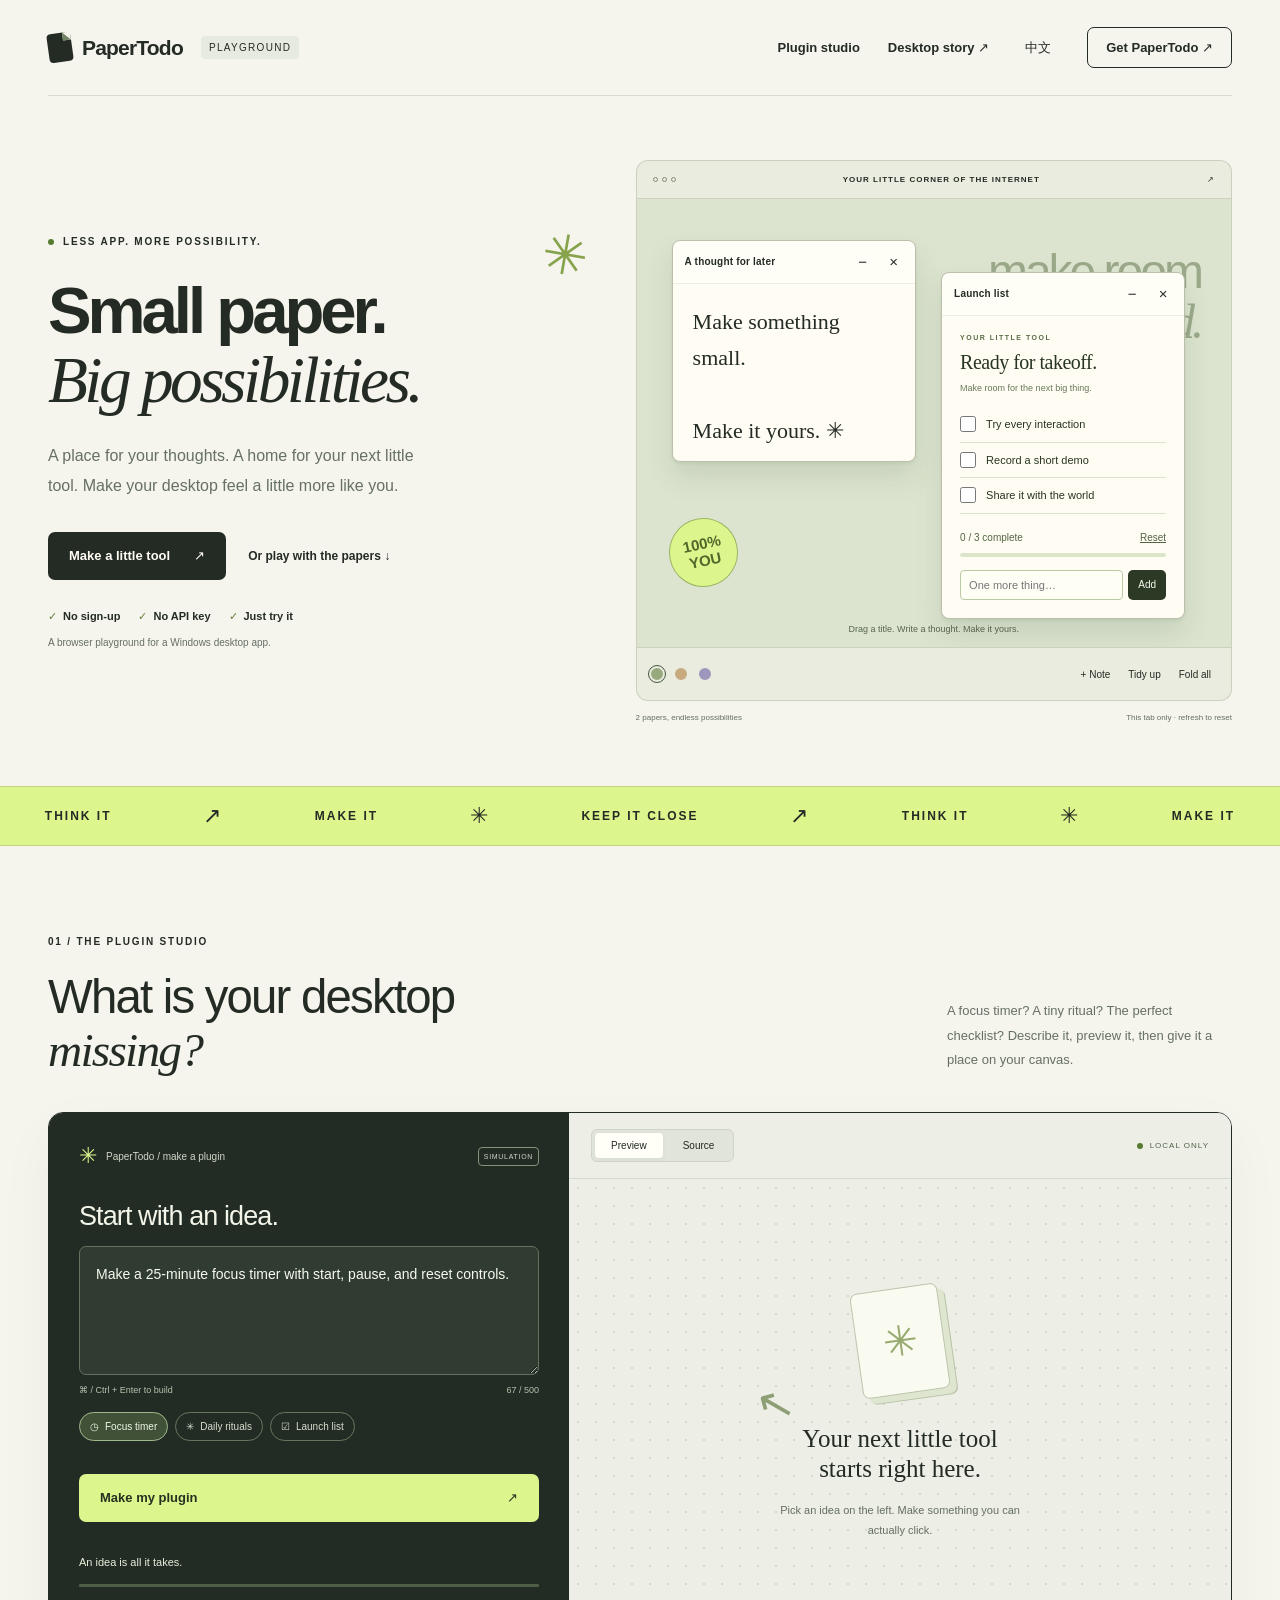
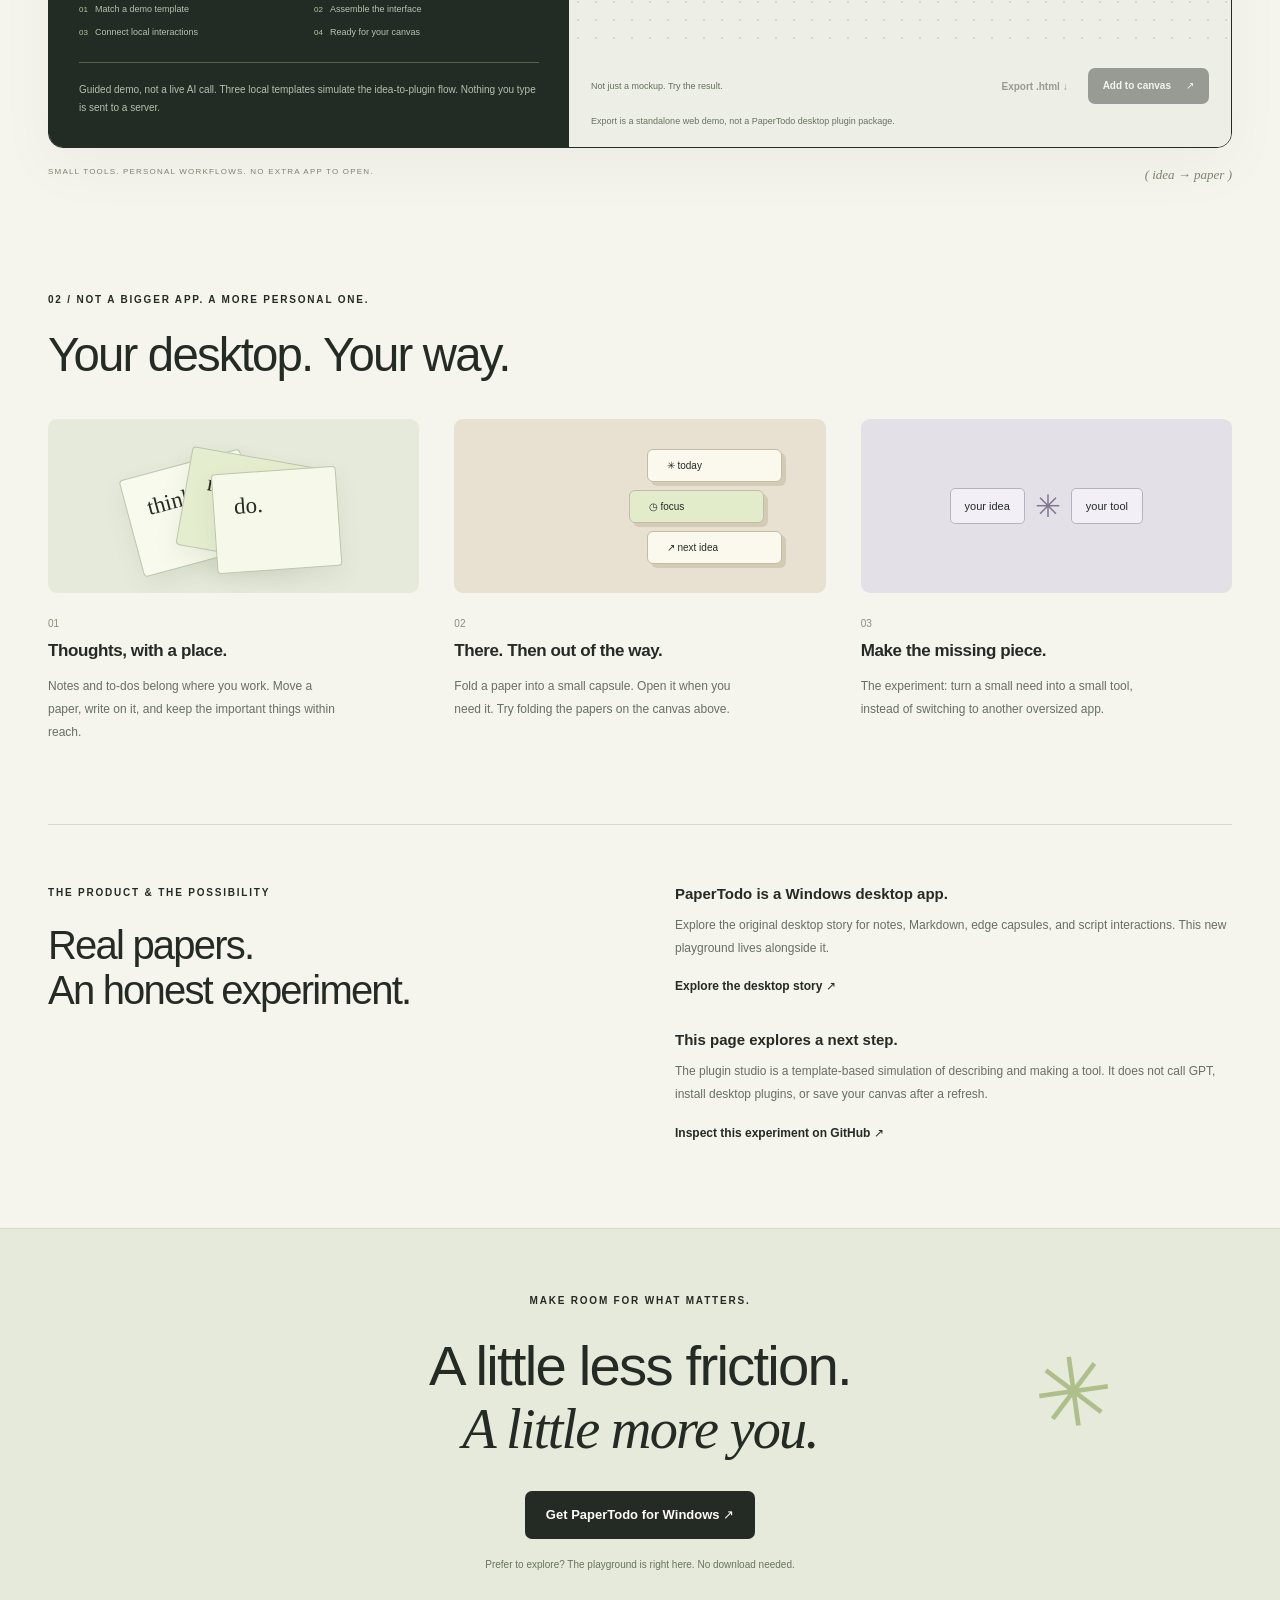
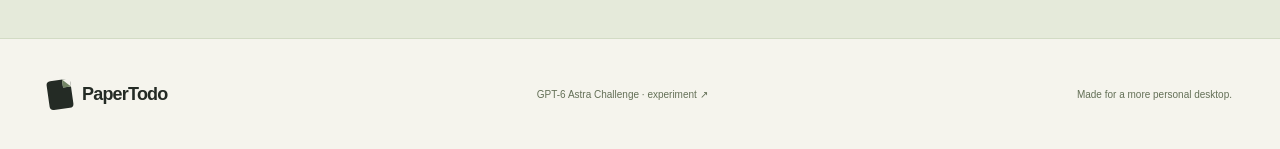
==== commit be5098ee: "feat: add bilingual PaperTodo playground and plugin-making demo" ====
--- a/website/index.html
+++ b/website/index.html
@@ -1,1712 +1,122 @@
-<!DOCTYPE html>
-<!-- PaperTodo website preview · 2026-07-29 · v8 (整屏吸附 + 文案可读性优化版) -->
-<html lang="zh-CN">
+<!doctype html>
+<html lang="en">
 <head>
   <meta charset="utf-8">
   <meta name="viewport" content="width=device-width, initial-scale=1">
-  <meta name="theme-color" content="#f7f1e5">
-  <title>PaperTodo - Windows 桌面便签、待办与 Markdown 笔记</title>
-  <meta name="application-name" content="PaperTodo">
-  <meta name="description" content="PaperTodo 是一款极简 Windows 桌面便签工具。每张纸都是独立窗口，支持待办、Markdown 笔记、脚本胶囊和边缘贴靠；数据全部保存在本地，无需账号。">
-  <meta name="keywords" content="PaperTodo,Windows 桌面便签,桌面待办,Markdown 笔记,胶囊贴边,本地便签,sticky notes,desktop todo">
-  <meta name="author" content="snownico0722">
-  <meta name="robots" content="index, follow, max-snippet:-1">
-  <meta name="referrer" content="strict-origin-when-cross-origin">
-  <meta name="google-site-verification" content="6XggVbhTwCunZJcfNTp3qxMohPm8i4coMAdicUF6bUc">
-  <link rel="canonical" href="https://snownico0722.github.io/PaperTodo/">
-  <link rel="alternate" hreflang="zh-CN" href="https://snownico0722.github.io/PaperTodo/">
-  <link rel="alternate" hreflang="en" href="https://snownico0722.github.io/PaperTodo/?lang=en">
-  <link rel="alternate" hreflang="x-default" href="https://snownico0722.github.io/PaperTodo/">
-  <link rel="icon" href="assets/favicon.ico" sizes="any">
-  <meta property="og:type" content="website">
-  <meta property="og:site_name" content="PaperTodo">
-  <meta property="og:title" content="PaperTodo - Windows 桌面便签、待办与 Markdown 笔记">
-  <meta property="og:description" content="独立桌面纸片，支持待办、Markdown 笔记、脚本胶囊和边缘贴靠。本地保存，无账号、无云端。">
-  <meta property="og:url" content="https://snownico0722.github.io/PaperTodo/">
-  <meta property="og:locale" content="zh_CN">
-  <meta property="og:locale:alternate" content="en_US">
-  <meta name="twitter:card" content="summary">
-  <meta name="twitter:title" content="PaperTodo - Windows 桌面便签、待办与 Markdown 笔记">
-  <meta name="twitter:description" content="独立桌面纸片，支持待办、Markdown 笔记、脚本胶囊和边缘贴靠。本地保存，无需账号。">
-  <script type="application/ld+json">
-  {
-    "@context": "https://schema.org",
-    "@graph": [
-      {
-        "@type": "WebSite",
-        "@id": "https://snownico0722.github.io/PaperTodo/#website",
-        "url": "https://snownico0722.github.io/PaperTodo/",
-        "name": "PaperTodo",
-        "alternateName": "一张纸",
-        "description": "Windows 桌面便签、待办与 Markdown 笔记工具。",
-        "inLanguage": ["zh-CN", "en"]
-      },
-      {
-        "@type": "SoftwareApplication",
-        "@id": "https://snownico0722.github.io/PaperTodo/#software",
-        "name": "PaperTodo",
-        "alternateName": "一张纸",
-        "url": "https://snownico0722.github.io/PaperTodo/",
-        "mainEntityOfPage": {"@id": "https://snownico0722.github.io/PaperTodo/#website"},
-        "description": "A minimal Windows desktop sticky-note app with todos, Markdown notes, script capsules and edge docking. Free, source available and local-only.",
-        "operatingSystem": "Windows 10, Windows 11",
-        "softwareRequirements": "Windows 10 or Windows 11, x64",
-        "applicationCategory": "ProductivityApplication",
-        "applicationSubCategory": "Desktop notes and task lists",
-        "softwareVersion": "3.1",
-        "downloadUrl": "https://github.com/snownico0722/PaperTodo/releases/latest",
-        "releaseNotes": "https://github.com/snownico0722/PaperTodo/releases",
-        "isAccessibleForFree": true,
-        "offers": {
-          "@type": "Offer",
-          "price": "0",
-          "priceCurrency": "USD",
-          "availability": "https://schema.org/InStock",
-          "url": "https://github.com/snownico0722/PaperTodo/releases/latest"
-        },
-        "author": {
-          "@type": "Person",
-          "name": "snownico0722",
-          "url": "https://github.com/snownico0722"
-        },
-        "sameAs": ["https://github.com/snownico0722/PaperTodo"],
-        "inLanguage": ["zh-CN", "en", "ja", "ko"],
-        "featureList": [
-          "Independent desktop paper windows",
-          "Todo lists and lightweight Markdown notes",
-          "Edge-docked capsules and cross-display dragging",
-          "Script capsules",
-          "Local-only storage without an account"
-        ]
-      }
-    ]
-  }
-  </script>
-  <script type="application/ld+json">
-  {
-    "@context": "https://schema.org",
-    "@type": "FAQPage",
-    "mainEntity": [
-      {
-        "@type": "Question",
-        "name": "PaperTodo 支持哪些 Windows 版本？",
-        "acceptedAnswer": {
-          "@type": "Answer",
-          "text": "Windows 10 与 Windows 11 x64 使用正式版；Windows 7 SP1 x64 另有尽力兼容（Best Effort）版，请在 GitHub Releases 下载自包含版本。"
-        }
-      },
-      {
-        "@type": "Question",
-        "name": "如何备份或迁移 PaperTodo 数据？",
-        "acceptedAnswer": {
-          "@type": "Answer",
-          "text": "退出 PaperTodo 后复制整个程序文件夹即可，纸片、设置和笔记图片会一起迁移。"
-        }
-      },
-      {
-        "@type": "Question",
-        "name": "为什么 PaperTodo 首次运行会出现 SmartScreen？",
-        "acceptedAnswer": {
-          "@type": "Answer",
-          "text": "项目暂未购买商业代码签名证书。选择“更多信息”后点击“仍要运行”即可，每台电脑通常只需确认一次。"
-        }
-      }
-    ]
-  }
-  </script>
-  <style>
-    :root{
-      color-scheme:light;
-      --page:#f7f1e5;
-      --page-2:#efe7d5;
-      --surface:#fffdf7;
-      --ink:#29241e;
-      --muted:#6f6454;
-      --faint:#a2937d;
-      --line:#e3d8bf;
-      --accent:#a8431f;
-      --accent-dark:#7f2f12;
-      --highlight:rgba(255,213,96,.5);
-      --nav-height:72px;
-      --stage:#dce6e4;
-      --stage-soft:#edf0e8;
-      --stage-mid:#cedbd8;
-      --stage-deep:#c2d1cf;
-      --stage-dot:rgba(50,74,72,.14);
-      --serif:Georgia,"Noto Serif SC","Songti SC",serif;
-      --sans:"Segoe UI Variable","Microsoft YaHei UI","PingFang SC","Segoe UI",sans-serif;
-      --ui:"Segoe UI Variable","Microsoft YaHei UI","Segoe UI",sans-serif;
-      --paper-shadow:0 8px 32px rgba(0,0,0,.12), 0 2px 8px rgba(0,0,0,.08);
-      --noise:url("data:image/svg+xml;utf8,<svg xmlns='http://www.w3.org/2000/svg' width='140' height='140'><filter id='n'><feTurbulence type='fractalNoise' baseFrequency='0.85' numOctaves='2' stitchTiles='stitch'/><feColorMatrix type='matrix' values='0 0 0 0 0 0 0 0 0 0 0 0 0 0 0 0 0 0 0.05 0'/></filter><rect width='140' height='140' filter='url(%23n)'/></svg>");
-      --noise-light:url("data:image/svg+xml;utf8,<svg xmlns='http://www.w3.org/2000/svg' width='140' height='140'><filter id='n'><feTurbulence type='fractalNoise' baseFrequency='0.85' numOctaves='2' stitchTiles='stitch'/><feColorMatrix type='matrix' values='0 0 0 0 1 0 0 0 0 1 0 0 0 0 1 0 0 0 0.07 0'/></filter><rect width='140' height='140' filter='url(%23n)'/></svg>");
-    }
-    *{box-sizing:border-box}
-    html{scroll-behavior:smooth;scroll-padding-top:var(--nav-height)}
-    @media(min-width:861px) and (min-height:761px){
-      html{scroll-snap-type:y mandatory}
-      .snap-screen{scroll-snap-align:start;scroll-snap-stop:always}
-    }
-    body{position:relative;isolation:isolate;margin:0;overflow-x:hidden;color:var(--ink);background-color:var(--page);background-image:var(--noise);font-family:var(--sans);line-height:1.7;-webkit-font-smoothing:antialiased}
-    button,a{font:inherit}
-    a{color:inherit;text-decoration:none}
-    code{font-family:"Cascadia Mono",Consolas,monospace;background:#f0e8d2;border:1px solid var(--line);padding:1px 6px;border-radius:3px;font-size:.88em;color:#7c3a1c}
-    ::selection{background:rgba(255,213,96,.55);color:var(--ink)}
-    :where(a,button,input,summary):focus-visible{outline:2px solid var(--accent);outline-offset:3px}
-    .wrap{width:min(1280px,calc(100% - 64px));margin-inline:auto}
-    .kicker{display:flex;align-items:center;gap:10px;margin:0;color:var(--accent);font-family:var(--serif);font-size:.8rem;font-weight:600;letter-spacing:.1em}
-    .kicker::before{content:"";width:8px;height:8px;flex:0 0 8px;background:var(--accent)}
+  <meta name="theme-color" content="#f5f4ed">
+  <meta name="description" content="A paper-sized home for your ideas and little tools. Play with PaperTodo's desktop canvas and try a guided, local plugin-making demo.">
+  <meta property="og:title" content="PaperTodo — Small paper. Big possibilities.">
+  <meta property="og:description" content="Describe a little tool. Preview it. Put it on your canvas. An interactive PaperTodo experiment.">
+  <meta property="og:type" content="website">
+  <meta http-equiv="Content-Security-Policy" content="default-src 'self'; script-src 'self'; style-src 'self' 'unsafe-inline'; img-src 'self' data:; connect-src 'none'; object-src 'none'; base-uri 'self'; form-action 'none'">
+  <meta name="referrer" content="strict-origin-when-cross-origin">
+  <title>PaperTodo — Small paper. Big possibilities.</title>
+  <link rel="icon" href="assets/favicon.ico" sizes="any">
+  <link rel="stylesheet" href="assets/playground.css">
+  <script type="module" src="assets/playground.mjs"></script>
+</head>
+<body>
+  <a class="skip-link" href="#main" data-i18n="skip">Skip to content</a>
+  <header class="nav shell">
+    <a class="brand" href="#" aria-label="PaperTodo home"><span class="brand-mark" aria-hidden="true"></span>PaperTodo<span class="edition">PLAYGROUND</span></a>
+    <nav aria-label="Main navigation">
+      <a class="nav-secondary" href="#studio" data-i18n="navStudio">Plugin studio</a>
+      <a class="nav-secondary" href="classic.html" data-i18n="navClassic">Desktop story ↗</a>
+      <button id="language" class="language" type="button" aria-label="切换到中文">中文</button>
+      <a class="nav-cta" href="https://github.com/snownico0722/PaperTodo/releases/latest" data-i18n="getApp">Get PaperTodo ↗</a>
+    </nav>
+  </header>
 
-    /* navigation */
-    .nav{position:sticky;z-index:60;top:0;background:rgba(247,241,229,.92);border-bottom:1px solid var(--line);backdrop-filter:blur(16px);-webkit-backdrop-filter:blur(16px)}
-    .nav-progress{position:absolute;right:0;bottom:-1px;left:0;height:2px;overflow:hidden;pointer-events:none}
-    .nav-progress::after{content:"";display:block;width:100%;height:100%;background:var(--accent);transform:scaleX(var(--page-progress,0));transform-origin:left;transition:transform .2s ease}
-    .nav-inner{display:flex;min-height:var(--nav-height);align-items:center;justify-content:space-between}
-    .brand{display:flex;align-items:center;gap:10px;font-family:var(--serif);font-size:1.3rem;font-weight:700;letter-spacing:.02em;color:var(--accent)}
-    .brand-dot{width:10px;height:10px;border-radius:3px 7px 7px 7px;background:var(--accent);transform:rotate(45deg)}
-    .nav-links{display:flex;align-items:center;gap:27px;color:#514c45;font-size:.86rem}
-    .nav-links a{position:relative;padding:8px 0}
-    .nav-links a::after{content:"";position:absolute;right:0;bottom:3px;left:0;height:1px;background:var(--accent);transform:scaleX(0);transition:transform .2s}
-    .nav-links a:hover::after,.nav-links a:focus-visible::after,.nav-links a.is-active::after{transform:scaleX(1)}
-    .nav-links a.is-active{color:var(--ink)}
-    .nav-links .github-link{display:inline-flex;align-items:center;gap:7px;font-weight:720;color:#2f2b26}
-    .nav-links .github-link svg{width:16px;height:16px;flex:0 0 16px;fill:currentColor}
-    .nav-links .github-link::after{right:auto;width:16px}
-    .lang-btn{width:44px;height:38px;border:1px solid var(--line);border-radius:6px;background:rgba(255,253,247,.6);cursor:pointer;transition:border-color .2s,background .2s}
-    .lang-btn:hover,.lang-btn:focus-visible{border-color:var(--accent);background:#f5ecd6}
-
-    /* feature-grid */
-    .feature-grid{display:grid;min-width:0;grid-template-columns:repeat(2,minmax(0,1fr));gap:48px 40px;margin-top:56px;counter-reset:feature}
-    .feature-grid>div{position:relative;min-width:0;padding-top:20px;border-top:1px solid var(--line);counter-increment:feature}
-    .feature-grid>div::before{content:counter(feature,decimal-leading-zero);color:var(--accent);font-family:var(--serif);font-size:.8rem;letter-spacing:.12em}
-    .feature-grid h3{margin:12px 0 0;font-family:var(--serif);font-size:1.35rem;font-weight:600;line-height:1.35;color:var(--ink)}
-    .feature-grid p{margin:14px 0 0;color:var(--muted);font-size:.9375rem;line-height:1.7;overflow-wrap:anywhere}
-
-    /* hero-capsule-wrapper - 第一屏、第二屏、第三屏的包裹容器 */
-    .hero-capsule-wrapper{position:relative;display:grid;grid-template-columns:minmax(420px,.96fr) minmax(560px,1.04fr);border-bottom:1px solid var(--line)}
-
-    /* hero */
-    .hero{position:relative;display:contents}
-    .hero>.hero-copy{grid-column:2;grid-row:1;min-height:calc(100svh - var(--nav-height))}
-    .hero-copy{display:flex;min-height:100vh;flex-direction:column;justify-content:center;padding:92px clamp(36px,4vw,72px);border-bottom:1px solid var(--line)}
-    .hero h1,.capsule-section h2,.markdown-section h2{max-width:760px;margin:32px 0 0;font-family:var(--serif);font-size:4.75rem;font-weight:600;line-height:1.2;letter-spacing:.01em;overflow-wrap:anywhere}
-    .hero h1 span,.capsule-section h2 span,.markdown-section h2 span{display:block}
-    .hero h1 span:last-child,.capsule-section h2 span:last-child,.markdown-section h2 span:last-child,.script-copy h2 span:last-child{display:inline-block;padding:0 .08em;background-image:linear-gradient(transparent 66%,var(--highlight) 66%)}
-    .hero-lead{max-width:610px;margin:32px 0 0;color:var(--muted);font-size:1.125rem;line-height:1.8}
-    .hero-actions{display:flex;flex-wrap:wrap;gap:18px;align-items:center;margin-top:40px}
-    .primary-btn{display:inline-flex;height:52px;align-items:center;justify-content:center;padding:0 32px;color:#f8f2e6;background:var(--ink);border:none;border-radius:6px;font-weight:600;box-shadow:0 3px 0 rgba(41,36,30,.28),0 14px 28px rgba(41,36,30,.18);transition:transform .2s ease,box-shadow .2s ease,background .2s ease}
-    .primary-btn:hover,.primary-btn:focus-visible{background:#3a332a;transform:translateY(-2px);box-shadow:0 5px 0 rgba(41,36,30,.28),0 20px 36px rgba(41,36,30,.2)}
-    .text-btn{display:inline-flex;gap:12px;align-items:center;padding:10px 0;border-bottom:1px dashed var(--faint);color:var(--muted);font-weight:500}
-    .text-btn span:last-child{color:var(--accent);transition:transform .18s}
-    .text-btn:hover span:last-child{transform:translateX(4px)}
-    .hero-facts{display:grid;grid-template-columns:repeat(2,minmax(0,1fr));gap:12px 24px;margin:44px 0 0;padding:22px 0 0;border-top:1px solid var(--line);list-style:none;color:var(--muted);font-size:.875rem}
-    .hero-facts li{position:relative;padding-left:16px;line-height:1.55}
-    .hero-facts li::before{content:"✓";position:absolute;top:.62em;left:0;color:var(--accent);font-size:.85rem;font-weight:700;transform:translateY(-50%)}
-
-    /* CSS product stage - 增强渐变背景 + 动态装饰 + sticky 固定，跨越三屏 */
-    .hero-product{position:sticky;top:var(--nav-height);height:calc(100svh - var(--nav-height));min-height:0;overflow:hidden;background:linear-gradient(135deg,var(--stage) 0%,var(--stage-soft) 30%,var(--stage-mid) 70%,var(--stage-deep) 100%);border-right:1px solid var(--line);grid-column:1;grid-row:1 / 4}
-    .palette-input{position:absolute;width:1px;height:1px;opacity:0;pointer-events:none}
-    .palette-head{position:absolute;z-index:20;right:26px;bottom:25px;left:28px;display:flex;align-items:center;justify-content:space-between;padding:14px 18px;color:var(--ink);background:rgba(253,250,243,.94);border:1px solid var(--line);border-radius:8px;font-family:var(--serif);font-size:.78rem;letter-spacing:.06em;font-weight:600;box-shadow:0 10px 26px rgba(62,50,32,.16),0 2px 8px rgba(62,50,32,.1);backdrop-filter:blur(16px)}
-    .palette-controls{display:flex;align-items:center;gap:12px}
-    .palette-controls label{position:relative;cursor:pointer;transition:transform .2s,opacity .2s,filter .2s}
-    .palette-controls label:hover{transform:translateY(-2px)}
-    .palette-controls label:not(.theme-control){width:36px;height:36px;border:2px solid transparent;border-radius:10px;opacity:.7;background:linear-gradient(135deg,var(--swatch-paper) 0 58%,var(--swatch-accent) 58%);box-shadow:0 4px 14px rgba(0,0,0,.2);transition:all .25s cubic-bezier(.34,1.56,.64,1)}
-    .palette-controls label[for="palette-warm"]{--swatch-paper:#fff4d7;--swatch-accent:#d67943}
-    .palette-controls label[for="palette-ink"]{--swatch-paper:#2a2826;--swatch-accent:#6b8aa3}
-    .palette-controls label[for="palette-forest"]{--swatch-paper:#e9f4e7;--swatch-accent:#5a8a62}
-    .palette-controls label[for="palette-rosy"]{--swatch-paper:#f8e9ed;--swatch-accent:#c97888}
-    .palette-controls .theme-control{width:44px;height:32px;border-radius:16px;background:var(--line)}
-    .palette-controls .theme-control::before{content:"";position:absolute;top:4px;left:4px;width:24px;height:24px;border-radius:50%;background:#ffd54f;box-shadow:0 2px 4px rgba(0,0,0,.2);transition:transform .2s,background .2s}
-    #theme-dark:checked~.palette-head .theme-control::before{transform:translateX(12px);background:#475569}
-    #palette-warm:checked~.palette-head label[for="palette-warm"],
-    #palette-ink:checked~.palette-head label[for="palette-ink"],
-    #palette-forest:checked~.palette-head label[for="palette-forest"],
-    #palette-rosy:checked~.palette-head label[for="palette-rosy"]{opacity:1;border-color:var(--accent);transform:translateY(-3px) scale(1.1);box-shadow:0 7px 18px rgba(196,95,50,.28),0 0 0 3px rgba(196,95,50,.12)}
-    #palette-warm:focus-visible~.palette-head label[for="palette-warm"],
-    #palette-ink:focus-visible~.palette-head label[for="palette-ink"],
-    #palette-forest:focus-visible~.palette-head label[for="palette-forest"],
-    #palette-rosy:focus-visible~.palette-head label[for="palette-rosy"],
-    #theme-dark:focus-visible~.palette-head label[for="theme-dark"]{outline:2px solid var(--accent);outline-offset:3px}
-    .desktop-stage{position:absolute;inset:0;overflow:hidden;--paper:#fff9ea;--bar:#f9f2e1;--paper-line:#e0cea7;--paper-text:#33291e;--paper-weak:#8a7a63;--paper-active:#8c7350;--paper-code:#f7edd2;--paper-quote:#d4be92;--paper-link:#b06242;--paper-check:#b4a078;background:linear-gradient(135deg,var(--stage) 0%,var(--stage-soft) 30%,var(--stage-mid) 70%,var(--stage-deep) 100%);transition:background .4s ease}
-    #palette-ink:checked~.desktop-stage{--paper:#f6f7f9;--bar:#eef1f5;--paper-line:#d0d6de;--paper-text:#262c36;--paper-weak:#767e8a;--paper-active:#5a6c86;--paper-code:#eceff3;--paper-quote:#c6ced8;--paper-link:#42689c;--paper-check:#aab4c2;background:linear-gradient(135deg,#dce4ec 0%,#e8eef5 30%,#d0dae8 70%,#c4d2e3 100%)}
-    #palette-forest:checked~.desktop-stage{--paper:#f3f8f1;--bar:#ebf3e9;--paper-line:#c8dac6;--paper-text:#26322a;--paper-weak:#6e8070;--paper-active:#588260;--paper-code:#e9f2e7;--paper-quote:#c0d6c0;--paper-link:#3c8260;--paper-check:#a8c0a8;background:linear-gradient(135deg,#dceeda 0%,#e8f3e6 30%,#d0e5cd 70%,#c4ddc0 100%)}
-    #palette-rosy:checked~.desktop-stage{--paper:#fdf5f6;--bar:#f7edef;--paper-line:#e4cdd2;--paper-text:#36262a;--paper-weak:#8c7278;--paper-active:#9e6876;--paper-code:#f8ecee;--paper-quote:#e0c6cc;--paper-link:#b2546e;--paper-check:#d8b8c0;background:linear-gradient(135deg,#f8e5eb 0%,#fceef3 30%,#f3dce3 70%,#efd3dc 100%)}
-    #theme-dark:checked~.desktop-stage{--paper:#211f1c;--bar:#2a2723;--paper-line:#4c453d;--paper-text:#e7e0d4;--paper-weak:#92897b;--paper-active:#a88e6a;--paper-code:#2d2a26;--paper-quote:#5e564b;--paper-link:#d69678;--paper-check:#6e6455;background:linear-gradient(135deg,#16181c 0%,#1f2329 30%,#181c22 70%,#12161b 100%)}
-    #palette-ink:checked~#theme-dark:checked~.desktop-stage{--paper:#1a1c20;--bar:#22252a;--paper-line:#3c424c;--paper-text:#dee3ea;--paper-weak:#8a929e;--paper-active:#849cbc;--paper-code:#26292f;--paper-quote:#4e5662;--paper-link:#84aad6;--paper-check:#606a78;background:linear-gradient(135deg,#14161a 0%,#1d2026 30%,#16191f 70%,#111418 100%)}
-    #palette-forest:checked~#theme-dark:checked~.desktop-stage{--paper:#1a1e1b;--bar:#222823;--paper-line:#3a463c;--paper-text:#dce4dc;--paper-weak:#869488;--paper-active:#7ca886;--paper-code:#252a26;--paper-quote:#4a5a4c;--paper-link:#80be96;--paper-check:#5c6e5e;background:linear-gradient(135deg,#141816 0%,#1d221f 30%,#161a18 70%,#111513 100%)}
-    #palette-rosy:checked~#theme-dark:checked~.desktop-stage{--paper:#211c1e;--bar:#2a2426;--paper-line:#4e4044;--paper-text:#e8dcdf;--paper-weak:#988489;--paper-active:#be8694;--paper-code:#2c2628;--paper-quote:#5c4c50;--paper-link:#e094aa;--paper-check:#604e52;background:linear-gradient(135deg,#1a1517 0%,#231d20 30%,#1c1719 70%,#151214 100%)}
-    .desktop-grid{position:absolute;inset:0;background-image:radial-gradient(var(--stage-dot) 1px,transparent 1.4px);background-size:22px 22px}
-
-    /* faithful WPF paper primitives - 细边框 + 阴影 */
-    .app-paper{position:absolute;overflow:hidden;color:var(--paper-text);background:var(--paper);border:0.5px solid var(--paper-line);border-radius:10px;box-shadow:0 24px 48px rgba(62,50,32,.18),0 6px 16px rgba(62,50,32,.1);font-family:var(--ui);font-size:12px;transition:background .35s,border-color .35s,color .35s,box-shadow .35s,transform .25s cubic-bezier(.34,1.56,.64,1)}
-    .app-paper:hover{box-shadow:0 30px 64px rgba(62,50,32,.22),0 10px 24px rgba(62,50,32,.13)}
-    .paper-bar{display:grid;height:24px;grid-template-columns:minmax(0,1fr) auto;align-items:center;padding:0 7px 0 9px;background:var(--bar);border-bottom:1px solid color-mix(in srgb,var(--paper-line),transparent 18%);border-radius:9px 9px 0 0;transition:background .3s}
-    .paper-name{display:flex;min-width:0;align-items:center;gap:0;font-weight:650}
-    .paper-name strong{max-width:76px;overflow:hidden;padding:0 5px 0 4px;border-bottom:1px solid color-mix(in srgb,var(--paper-line),transparent 28%);border-radius:8px;text-overflow:ellipsis;white-space:nowrap;font-size:12px;transition:border-color .2s,background .2s}
-    .paper-name strong:hover{background:color-mix(in srgb,var(--paper-text),transparent 96%);border-color:var(--paper-line)}
-    .paper-pin{position:relative;width:23px;height:24px;flex:0 0 23px;color:var(--paper-active)}
-    .paper-pin::before{content:"";position:absolute;top:4px;left:7px;width:10px;height:12px;background:currentColor;clip-path:polygon(18% 0,82% 0,74% 34%,100% 66%,58% 66%,58% 84%,42% 84%,42% 66%,0 66%,26% 34%)}
-    .paper-pin::after{content:"";position:absolute;top:13px;left:11px;width:2px;height:7px;background:currentColor;clip-path:polygon(0 0,100% 0,50% 100%)}
-    .paper-tools{display:flex;align-items:center;gap:0;color:color-mix(in srgb,var(--paper-text),transparent 42%);font-size:12px;white-space:nowrap}
-    .paper-tools>span,.paper-tools>button{display:grid;width:25px;height:24px;margin:0 1px;place-items:center}
-    .paper-tools>button{appearance:none;padding:0;border:0;border-radius:4px;color:inherit;background:transparent;font:inherit}
-    .paper-tools>.paper-tool-button{cursor:pointer}
-    .paper-tools>.paper-tool-button:hover,.paper-tools>.paper-tool-button:focus-visible{color:var(--paper-text);background:color-mix(in srgb,var(--paper-text),transparent 92%);outline:1px solid color-mix(in srgb,var(--paper-active),transparent 32%);outline-offset:0}
-    .paper-tools .md{font-size:10px;letter-spacing:0}
-    .paper-body{position:absolute;inset:24px 0 0;padding:12px 9px 10px}
-    .todo-list{display:grid;align-content:start;gap:2px}
-    .todo-row{position:relative;display:grid;min-height:30px;grid-template-columns:22px minmax(0,1fr) 18px;align-items:center;padding:1px 1px;border-radius:8px;cursor:pointer;transition:background .2s}
-    .todo-row:hover{background:color-mix(in srgb,var(--paper-text),transparent 93%)}
-    .demo-todo-input{position:absolute;width:1px;height:1px;overflow:hidden;opacity:0;pointer-events:none}
-    .checkbox{position:relative;width:16px;height:16px;border:1.5px solid var(--paper-check);border-radius:4px;transition:all .2s cubic-bezier(.34,1.56,.64,1)}
-    .demo-todo-input:focus-visible+.checkbox{outline:2px solid var(--paper-active);outline-offset:2px}
-    .demo-todo-input:checked+.checkbox{border-color:var(--paper-active);background:var(--paper-active);transform:scale(1.1)}
-    .demo-todo-input:checked+.checkbox::after{content:"✓";position:absolute;inset:0;display:grid;place-items:center;color:var(--paper);font-size:10px;font-weight:800;line-height:1;transform:translateY(.5px)}
-    .demo-todo-input:checked~.todo-text{color:var(--paper-weak);text-decoration:line-through;text-decoration-thickness:1px}
-    .todo-text{overflow:hidden;text-overflow:ellipsis;white-space:nowrap;font-size:13px}
-    .drag-handle{color:var(--paper-weak);font-size:10px;text-align:center}
-    .append-row{display:grid;height:38px;margin-top:7px;place-items:center;border:1px solid color-mix(in srgb,var(--paper-line),transparent 12%);border-radius:8px;color:var(--paper-weak);background:color-mix(in srgb,var(--paper-text),transparent 97%);font-size:16px}
-    .note-copy{padding:8px 8px 24px 13px;font-size:13px;line-height:1.55}
-    .note-copy p{margin:0 0 10px}
-    .note-copy h4{margin:0 0 14px;font-size:17px;line-height:1.25}
-    .note-copy .syntax{color:var(--paper-weak)}
-    .note-copy .quote{padding-left:9px;border-left:3px solid var(--paper-quote);color:var(--paper-weak)}
-    .note-copy code{padding:2px 5px;border-radius:4px;background:var(--paper-code);color:var(--paper-text);font-size:11px}
-
-    /* 展示文字样式 */
-    .demo-content{padding:8px 8px 24px 13px;font-size:13px;line-height:1.6}
-    .demo-content h4{margin:0 0 12px;font-size:16px;font-weight:600;color:var(--paper-text)}
-    .demo-content p{margin:0 0 12px;color:var(--paper-text)}
-    .demo-content .note-hint{margin-top:20px;padding:10px;border-radius:6px;background:color-mix(in srgb,var(--paper-active),transparent 90%);color:var(--paper-weak);font-size:12px}
-
-    .zoom-mark{position:absolute;right:18px;bottom:8px;color:var(--paper-weak);font-size:10.5px;font-weight:600;opacity:.55}
-    .resize-grip{position:absolute;right:-1px;bottom:-1px;width:14px;height:14px;opacity:.65;background:repeating-linear-gradient(135deg,transparent 0 3px,color-mix(in srgb,var(--paper-line),var(--paper-text) 12%) 3px 4px)}
-    .paper-scene{position:absolute;z-index:4;top:50%;left:50%;width:600px;height:648px;pointer-events:none;transform:translate(-50%,-50%) scale(var(--paper-scene-scale,1));transform-origin:center}
-    .paper-scene .app-paper{pointer-events:auto}
-    .hero-todo,.hero-note{--capsule-x:0px;--capsule-y:0px;will-change:transform,opacity,border-radius;transform-origin:center;transition:transform 540ms cubic-bezier(.22,1,.36,1),opacity 220ms ease,filter 320ms ease,border-radius 420ms ease}
-    .hero-todo .paper-body,.hero-note .paper-body{transition:opacity 180ms ease}
-    .hero-todo{z-index:5;top:52px;left:48px;width:252px;height:auto;aspect-ratio:280/340;cursor:default}
-    .hero-note{z-index:6;top:227px;left:162px;width:288px;height:auto;aspect-ratio:320/360;cursor:default}
-
-    /* 第三屏 Markdown 状态 - 隐藏待办，笔记扩大居中 */
-    .hero-product.show-markdown .hero-todo{opacity:0!important;pointer-events:none!important;transition:opacity .4s ease}
-    .hero-product.show-markdown .hero-note{top:53px!important;left:15px!important;bottom:auto!important;width:570px!important;height:auto!important;aspect-ratio:820/780;transform:none!important;z-index:10;cursor:default;transition:top 540ms cubic-bezier(.22,1,.36,1),left 540ms cubic-bezier(.22,1,.36,1),width 540ms cubic-bezier(.22,1,.36,1),opacity 220ms ease}
-    .hero-product.show-markdown .hero-edge-stack{opacity:0;pointer-events:none;transition:opacity .3s ease}
-    .hero-product.show-markdown .palette-head{opacity:0!important;pointer-events:none!important;transition:opacity .3s ease}
-
-    /* 内容切换 - 默认显示展示文字，第三屏显示 Markdown */
-    .demo-content{display:block}
-    .md-view-raw,.md-view-basic,.md-view-enhanced{display:none}
-    .hero-product.show-markdown .demo-content{display:none!important}
-
-    /* Markdown 视图切换 - 只在第三屏时根据 radio 状态显示对应视图 */
-    .hero-product.show-markdown #md-mode-raw:checked~.desktop-stage .hero-note .md-view-raw{display:block!important}
-    .hero-product.show-markdown #md-mode-basic:checked~.desktop-stage .hero-note .md-view-basic{display:block!important}
-    .hero-product.show-markdown #md-mode-enhanced:checked~.desktop-stage .hero-note .md-view-enhanced{display:block!important}
-
-    /* 第三屏禁用收起按钮 */
-    .note-collapse-btn{cursor:pointer;user-select:none;transition:opacity .2s}
-    .hero-product.show-markdown .note-collapse-btn{opacity:.3!important;pointer-events:none!important;cursor:not-allowed!important}
-
-    .hero-master-toggle,.hero-edge-toggle{position:absolute;width:1px;height:1px;opacity:0;pointer-events:none}
-    .hero-edge-stack{position:absolute;z-index:9;top:11%;right:0;display:grid;width:104px;justify-items:end;gap:4px}
-    .hero-edge-pill{position:relative;display:flex;width:max-content;max-width:104px;height:30px;align-items:center;gap:6px;overflow:hidden;padding:0 6px;border:0.5px solid var(--paper-line);border-right:0;border-radius:12px 0 0 12px;color:var(--paper-text);background:var(--paper);box-shadow:none;font:10.5px var(--ui);white-space:nowrap;transition:max-width 180ms,padding 180ms,transform 160ms,opacity 120ms,border-color 160ms,border-width 160ms}
-    /* 默认展开状态：胶囊有粗边框 */
-    .hero-todo-pill{border-width:2px;border-color:var(--paper-active)}
-    .hero-note-pill{border-width:2px;border-color:var(--paper-active)}
-    /* 收起状态：胶囊恢复细边框 */
-    #hero-todo-pill-toggle:checked~.desktop-stage .hero-todo-pill{border-width:0.5px;border-color:var(--paper-line)}
-    #hero-note-pill-toggle:checked~.desktop-stage .hero-note-pill{border-width:0.5px;border-color:var(--paper-line)}
-    .hero-edge-child{cursor:pointer;user-select:none}
-    .hero-edge-child::after{content:"×";display:grid;width:0;height:28px;flex:0 0 auto;place-items:center;overflow:hidden;border-left:0 solid var(--paper-line);opacity:0;transition:width 160ms,opacity 120ms,border-width 160ms}
-    .hero-edge-child:hover::after{width:10px;border-left-width:1px;opacity:.68}
-    .hero-edge-pill span{color:var(--paper-active);font-weight:800}
-    .hero-edge-pill b{min-width:0;overflow:hidden;text-overflow:ellipsis}
-    .hero-master-pill{width:50px;max-width:50px;cursor:pointer;user-select:none}
-    .hero-master-pill .expanded-copy,.hero-master-pill .collapsed-copy{min-width:0;overflow:hidden;text-overflow:ellipsis;color:inherit}
-    .hero-master-pill:hover{border-color:color-mix(in srgb,var(--paper-active),var(--paper-line) 35%)}
-    .hero-master-pill .collapsed-copy,.hero-master-pill .collapsed-icon{display:none}
-    #hero-master-toggle:checked~.desktop-stage .hero-master-pill .expanded-copy,
-    #hero-master-toggle:checked~.desktop-stage .hero-master-pill .expanded-icon{display:none}
-    #hero-master-toggle:checked~.desktop-stage .hero-master-pill .collapsed-copy,
-    #hero-master-toggle:checked~.desktop-stage .hero-master-pill .collapsed-icon{display:inline}
-    #hero-master-toggle:checked~.desktop-stage .hero-edge-child{opacity:0;pointer-events:none}
-    #hero-master-toggle:checked~.desktop-stage .hero-edge-child:nth-child(2){transform:translateY(-34px) scale(.82)}
-    #hero-master-toggle:checked~.desktop-stage .hero-edge-child:nth-child(3){transform:translateY(-68px) scale(.82)}
-    #hero-master-toggle:focus-visible~.desktop-stage .hero-master-pill{outline:2px solid #fff;outline-offset:3px}
-    #hero-todo-pill-toggle:checked~.desktop-stage .hero-todo,
-    #hero-note-pill-toggle:checked~.desktop-stage .hero-note{opacity:0;filter:none;transform:translate(var(--capsule-x),var(--capsule-y)) scale(.2);border-radius:12px;pointer-events:none;border:none!important;transition:transform 480ms cubic-bezier(.4,0,.2,1),opacity 170ms ease 260ms,filter 300ms ease,border-radius 360ms ease}
-    #hero-todo-pill-toggle:checked~.desktop-stage .hero-todo .paper-body,
-    #hero-note-pill-toggle:checked~.desktop-stage .hero-note .paper-body{opacity:.18}
-    #hero-todo-pill-toggle:checked~.desktop-stage .hero-todo-pill,
-    #hero-note-pill-toggle:checked~.desktop-stage .hero-note-pill{border-color:var(--paper-line)}
-    #hero-todo-pill-toggle:checked~.desktop-stage .hero-todo-pill::after,
-    #hero-note-pill-toggle:checked~.desktop-stage .hero-note-pill::after{content:"↙"}
-    #hero-todo-pill-toggle:focus-visible~.desktop-stage .hero-todo-pill,
-    #hero-note-pill-toggle:focus-visible~.desktop-stage .hero-note-pill{outline:2px solid #fff;outline-offset:3px}
-
-    /* capsule section - 删除原来独立的胶囊演示区，复用 hero 布局 */
-    .capsule-section{padding:0;grid-column:2;grid-row:2;scroll-margin-top:var(--nav-height)}
-    .capsule-section .hero-copy{min-height:calc(100svh - var(--nav-height));padding:104px clamp(36px,4vw,72px);border-bottom:1px solid var(--line)}
-    .capsule-section .feature-lines{display:grid;grid-template-columns:1fr;margin:44px 0 0;padding:0;border-top:1px solid var(--line);list-style:none;counter-reset:capsule-feature}
-    .capsule-section .feature-lines li{display:grid;grid-template-columns:34px minmax(0,1fr);gap:14px;align-items:start;padding:18px 0;border-bottom:1px solid var(--line);color:var(--muted);font-size:.9375rem;line-height:1.65;counter-increment:capsule-feature}
-    .capsule-section .feature-lines li::before{content:counter(capsule-feature,decimal-leading-zero);position:static;display:block;width:auto;height:auto;padding-top:1px;border-radius:0;color:var(--accent);background:none;font-size:.72rem;font-weight:750;line-height:1.65;transform:none}
-
-    /* markdown section - 第三屏，右侧文案，左侧纸片扩大显示 Markdown */
-    .markdown-section{padding:0;grid-column:2;grid-row:3;scroll-margin-top:var(--nav-height)}
-    .markdown-section .hero-copy{min-height:calc(100svh - var(--nav-height));padding:104px clamp(36px,4vw,72px);border-bottom:1px solid var(--line)}
-    .markdown-section h2{font-size:4.35rem}
-
-    /* Markdown 切换器 - 内联样式，放在右侧文案区 */
-    .md-mode-switch-inline{position:relative;display:flex;gap:28px;margin-top:48px;padding:0;border-bottom:1px solid var(--line)}
-    .md-mode-switch-inline input{position:absolute;opacity:0;pointer-events:none}
-    .md-mode-switch-inline label{position:relative;display:flex;align-items:baseline;gap:10px;padding:12px 2px 14px;background:transparent;border:0;cursor:pointer;transition:color .2s ease;font-size:.95rem;font-weight:600;color:var(--muted);z-index:2}
-    .md-mode-switch-inline label::before{display:none}
-    .md-mode-switch-inline label:hover{color:var(--ink)}
-    .md-mode-switch-inline input:checked+label{color:var(--accent)}
-    .md-mode-switch-inline input:checked+label span{color:var(--accent)}
-    .md-mode-switch-inline input:focus-visible+label{outline:2px solid var(--accent);outline-offset:3px}
-
-    /* 滑动背景指示器 - 在文字后面 */
-    .md-slider{position:absolute;top:auto;bottom:-1px;left:0;width:0;height:2px;background:var(--accent);border-radius:0;box-shadow:none;transition:left .4s cubic-bezier(.34,1.56,.64,1),width .4s cubic-bezier(.34,1.56,.64,1);z-index:1;pointer-events:none}
-
-    .md-mode-switch-inline label span{font-size:.68rem;letter-spacing:.08em;color:var(--faint)}
-    .md-mode-switch-inline label b{font-weight:600}
-
-    .md-view{display:none}
-    .md-copy{padding:16px 24px 38px;font-size:12.5px;line-height:1.58}
-    .md-copy p{margin:0 0 10px}
-    .md-copy .md-h{font-size:inherit;font-weight:400}
-    .md-view-basic .md-h,.md-view-enhanced .md-h{font-size:19px;font-weight:750}
-    .md-copy .subhead{margin:12px 0 8px;font-size:13px}
-    .md-copy .basic-syntax{color:var(--paper-active)}
-    .md-copy .muted-syntax{color:var(--paper-weak);opacity:.42}
-    .md-copy .task-syntax{color:var(--paper-active)}
-    .md-copy .strong{font-weight:750}
-    .md-copy .strike{text-decoration:line-through}
-    .md-copy .link{color:var(--paper-link);text-decoration:underline;text-underline-offset:2px}
-    .md-list-lines{padding-left:4px}
-    .md-list-lines p{margin-bottom:5px}
-    .md-list-lines .drawn-item{position:relative;padding-left:13px}
-    .md-list-lines .drawn-item::before{content:"";position:absolute;top:.72em;left:2px;width:5px;height:5px;border-radius:50%;background:var(--paper-text);transform:translateY(-50%)}
-    .md-copy .render-quote{padding:3px 8px;border-left:3px solid var(--paper-quote);color:var(--paper-weak)}
-    .md-copy .render-code{display:block;padding:6px 8px;background:var(--paper-code);border-radius:4px;font:10px/1.45 "Cascadia Mono",monospace}
-    .md-rule-row{display:flex;align-items:center;gap:8px;height:15px;margin:8px 0 10px}
-    .md-rule-row::after{content:"";height:1px;flex:1;background:var(--paper-quote)}
-    .md-rule-row.enhanced-rule{gap:0}
-    .md-rule-row.enhanced-rule .muted-syntax{width:0;overflow:hidden;opacity:0}
-    .md-image{position:relative;height:150px;margin:14px 0 16px;overflow:hidden;border:1px solid color-mix(in srgb,var(--paper-line),#839ca5 22%);border-radius:9px;background:linear-gradient(#a9cee0 0 55%,#d7e1c6 55% 100%);box-shadow:inset 0 0 26px rgba(255,255,255,.32)}
-    .md-image::before{content:"";position:absolute;right:-8%;bottom:32%;left:-7%;height:55%;background:linear-gradient(135deg,#8eb29e,#597f70);clip-path:polygon(0 80%,16% 48%,27% 65%,45% 18%,62% 66%,78% 39%,100% 76%,100% 100%,0 100%)}
-    .md-image::after{content:"";position:absolute;right:-8%;bottom:-26%;left:18%;height:62%;border-radius:50% 0 0 0;background:linear-gradient(160deg,rgba(255,255,255,.86),#8ebed0 43%,#5d91a8);transform:rotate(-5deg)}
-    .md-image .md-sun{position:absolute;z-index:1;top:18px;right:45px;width:22px;height:22px;border-radius:50%;background:#f0cf83;box-shadow:0 0 0 7px rgba(255,230,165,.18)}
-    .md-image .md-bank{position:absolute;z-index:2;right:-5%;bottom:-12px;left:-5%;height:52px;background:#708b61;clip-path:polygon(0 42%,17% 26%,34% 53%,55% 22%,75% 48%,100% 18%,100% 100%,0 100%)}
-    .md-image-caption{display:flex;justify-content:space-between;margin-top:-10px;color:var(--paper-weak);font-size:10px}
-    /* script - 增强视觉效果 */
-    .script-section{padding:0;border-top:1px solid var(--line)}
-    .script-layout{display:grid;grid-template-columns:minmax(0,.88fr) minmax(0,1.12fr);min-height:calc(100svh - var(--nav-height))}
-    .script-copy{display:flex;flex-direction:column;justify-content:center;padding:82px clamp(38px,4.5vw,72px)}
-    .script-copy h2{margin:24px 0 0;font-family:var(--serif);font-size:3.75rem;line-height:1.18;letter-spacing:.01em;font-weight:600}
-    .script-copy h2 span{display:block}
-    .script-copy p:not(.kicker){max-width:640px;margin:26px 0 0;color:var(--muted);line-height:1.75;font-size:1.025rem}
-    .script-copy .feature-lines{display:grid;grid-template-columns:1fr;margin:36px 0 0;padding:0;border-top:1px solid var(--line);list-style:none;counter-reset:script-feature}
-    .script-copy .feature-lines li{display:grid;grid-template-columns:34px minmax(0,1fr);gap:14px;align-items:start;padding:15px 0;border-bottom:1px solid var(--line);color:var(--muted);font-size:.925rem;line-height:1.6;counter-increment:script-feature}
-    .script-copy .feature-lines li::before{content:counter(script-feature,decimal-leading-zero);padding-top:1px;color:var(--accent);font-size:.72rem;font-weight:750;line-height:1.6}
-    .script-scene-wrap{min-height:680px;padding:48px;background:linear-gradient(135deg,var(--stage) 0%,var(--stage-soft) 30%,var(--stage-mid) 70%,var(--stage-deep) 100%)}
-    .script-scene{position:relative;height:100%;min-height:576px;overflow:hidden;background-image:radial-gradient(var(--stage-dot) 1px,transparent 1.4px),linear-gradient(135deg,var(--stage) 0%,var(--stage-soft) 30%,var(--stage-mid) 70%,var(--stage-deep) 100%);background-size:22px 22px,cover;border:1px solid var(--line);border-radius:12px;box-shadow:0 20px 50px rgba(62,50,32,.14),0 8px 20px rgba(62,50,32,.08)}
-    .script-toggle{position:absolute;width:1px;height:1px;opacity:0}
-    .browser-window{position:absolute;z-index:2;top:3%;bottom:3%;left:6%;width:58%;overflow:hidden;border:1px solid #c9bfa6;border-radius:12px;background:#fff;box-shadow:0 24px 60px rgba(62,50,32,.3),0 8px 24px rgba(62,50,32,.16);transition:transform .3s cubic-bezier(.34,1.56,.64,1),box-shadow .3s}
-    #run-script:checked~.browser-window{transform:scale(1.02);box-shadow:0 32px 80px rgba(27,45,54,.4),0 12px 32px rgba(27,45,54,.22)}
-    .browser-tabs{display:flex;height:68px;flex-direction:column;color:#5c5344;background:#ece5d3}
-    .browser-tab{display:flex;height:32px;align-items:center;gap:8px;padding:0 14px;background:#faf6ec;border-radius:10px 10px 0 0;font-size:10px}
-    .browser-address{display:flex;height:36px;align-items:center;gap:9px;padding:0 12px;background:#fff;font-size:10px}
-    .address-pill{display:flex;height:24px;flex:1;align-items:center;padding:0 10px;border-radius:12px;background:#f0ead9;color:#6f6454}
-    .browser-content{position:absolute;inset:68px 0 0;display:grid;place-items:center;color:#6f6454;background:#fff;font-size:11px}
-    .browser-after{display:none}
-    #run-script:checked~.browser-window .browser-before{display:none}
-    #run-script:checked~.browser-window .browser-after{display:inline}
-    .browser-result{position:absolute;inset:0;display:grid;visibility:hidden;place-items:center;background:#f4efe2;opacity:0;pointer-events:none;transition:opacity .24s,visibility 0s linear .24s}
-    .browser-result div{max-width:260px;padding:28px;text-align:left}
-    .browser-result strong{display:block;color:#29241e;font:700 24px/1.1 Georgia,serif}
-    .browser-result p{margin:14px 0 10px;color:#4a4238;font:11px/1.55 Arial,sans-serif}
-    .browser-result a{color:#8a4a22;font:10.5px Arial,sans-serif;text-decoration:underline}
-    #run-script:checked~.browser-window .browser-result{visibility:visible;opacity:1;pointer-events:auto;transition-delay:0s}
-    .script-paper{z-index:4;right:1%;bottom:1%;width:40%;height:auto;aspect-ratio:320/360;--paper:#fff9ea;--bar:#f9f2e1;--paper-line:#e0cea7;--paper-text:#33291e;--paper-weak:#8a7a63;--paper-active:#8c7350;--paper-code:#f7edd2;--paper-quote:#d4be92;--paper-link:#b06242;--paper-check:#b4a078}
-    .script-paper .note-copy{font-size:12px}
-    .script-paper .command{font-size:13px}
-    .script-paper .comment{color:#b8ab92;font-size:16px;font-weight:700}
-    .script-pill{position:absolute;z-index:7;right:0;top:44%;display:flex;width:max-content;height:30px;align-items:center;gap:7px;padding:0 7px;border:1px solid #c5ac81;border-right:0;border-radius:12px 0 0 12px;color:#4b3b2d;background:#fff9ea;box-shadow:0 2px 12px rgba(40,46,46,.22);font:11px var(--ui);cursor:pointer;transition:border-color 160ms,box-shadow 160ms}
-    .script-pill span{color:var(--accent);font-size:15px}
-    .script-pill:hover,#run-script:checked~.script-pill{border-color:var(--accent);box-shadow:0 0 0 2px rgba(196,95,50,.18),0 4px 16px rgba(0,0,0,.15)}
-    #run-script:focus-visible~.script-pill{outline:2px solid var(--accent);outline-offset:3px}
-    .script-cursor{position:absolute;z-index:10;top:68%;right:16%;width:18px;height:24px;background:#fff;clip-path:polygon(0 0,0 78%,25% 60%,42% 100%,58% 92%,41% 57%,72% 55%);filter:drop-shadow(0 1px 3px rgba(0,0,0,.5));animation:script-cursor-hint 5s ease-in-out infinite;pointer-events:none}
-    #run-script:checked~.script-cursor{visibility:hidden;opacity:0;animation:none}
-
-    /* boundary, faq */
-    .boundary{display:grid;grid-template-columns:minmax(280px,.62fr) minmax(0,1.38fr);gap:clamp(56px,6vw,90px);padding:100px 0}
-    .boundary h2{max-width:560px;margin:24px 0 0;font-family:var(--serif);font-size:4rem;line-height:1.2;letter-spacing:.01em;font-weight:600}
-    .boundary>p{align-self:end;margin:0;color:var(--muted);font-size:1.0625rem;line-height:1.75}
-    .faq-section{padding:100px 0;border-top:1px solid var(--line)}
-    .faq-grid{display:grid;grid-template-columns:.72fr 1.28fr;gap:80px}
-    .faq-grid h2{margin:24px 0 0;font-family:var(--serif);font-size:4rem;line-height:1.2;letter-spacing:.01em;font-weight:600}
-    .faq-list{border-top:1px solid var(--line);counter-reset:faq}
-    details{border-bottom:1px solid var(--line);counter-increment:faq}
-    summary{display:flex;min-height:78px;align-items:baseline;gap:20px;cursor:pointer;list-style:none;font-family:var(--serif);font-size:1.08rem;font-weight:600}
-    summary::before{content:counter(faq,decimal-leading-zero);flex:0 0 auto;color:var(--accent);font-size:.78rem;letter-spacing:.1em}
-    summary::-webkit-details-marker{display:none}
-    summary::after{content:"+";margin-left:auto;color:var(--accent);font-size:1.5rem;font-weight:300;transition:transform .2s}
-    details[open] summary::after{transform:rotate(45deg)}
-    details p{margin:-4px 48px 22px 0;color:var(--muted);font-size:.9375rem;line-height:1.75}
-
-    /* download - 增强视觉效果 */
-    .download{position:relative;display:grid;min-height:calc(100svh - var(--nav-height));align-items:center;overflow:hidden;color:var(--page);background-color:#241f18;background-image:var(--noise-light);border-top:2px dashed var(--line)}
-    .download-inner{position:relative;z-index:2;max-width:830px;padding:100px 0 110px}
-    .download .kicker{color:rgba(247,241,229,.8)}
-    .download h2{margin:24px 0 0;font-family:var(--serif);font-size:5rem;line-height:1.16;letter-spacing:.01em;font-weight:600}
-    .download h2 span{display:block}
-    .download p:not(.kicker){max-width:590px;margin:28px 0 0;color:rgba(247,241,229,.72);line-height:1.75;font-size:1.0625rem}
-    .download-actions{display:flex;flex-wrap:wrap;gap:18px 28px;align-items:center;margin-top:40px}
-    .download-actions .primary-btn{background:var(--page);color:var(--ink);border:none;font-weight:600;box-shadow:0 3px 0 rgba(0,0,0,.3),0 14px 28px rgba(0,0,0,.3)}
-    .download-actions .primary-btn:hover{background:#fff;color:var(--ink);transform:translateY(-2px);box-shadow:0 5px 0 rgba(0,0,0,.3),0 20px 36px rgba(0,0,0,.32)}
-    .download-actions>a:not(.primary-btn){padding:9px 0;border-bottom:1px dashed rgba(247,241,229,.4);color:rgba(247,241,229,.85);font-size:.9375rem}
-
-    /* dedicated mobile narrative */
-    .desktop-site{display:block}
-    .mobile-site{display:none}
-    .mobile-shell{width:min(calc(100% - 36px),680px);margin-inline:auto}
-    .mobile-index{display:flex;align-items:center;gap:10px;margin:0;color:var(--accent);font:650 .75rem/1.4 var(--serif);letter-spacing:.1em}
-    .mobile-index::before{content:"";width:7px;height:7px;flex:0 0 7px;background:var(--accent)}
-    .mobile-section-title{margin:20px 0 0;font:600 clamp(2.25rem,11vw,3.35rem)/1.08 var(--serif);letter-spacing:-.01em}
-    .mobile-section-title .marked{display:inline;padding:0 .05em;background-image:linear-gradient(transparent 68%,var(--highlight) 68%)}
-    .mobile-section-lead{margin:22px 0 0;color:var(--muted);font-size:1rem;line-height:1.8}
-
-    .mobile-hero{padding:70px 0 68px;border-bottom:1px solid var(--line)}
-    .mobile-hero h1{margin:24px 0 0;font:600 clamp(2.75rem,12vw,4.45rem)/1.04 var(--serif);letter-spacing:-.025em}
-    .mobile-hero h1>[data-zh],.mobile-hero h1>[data-en]{display:none}
-    body[data-lang="zh"] .mobile-hero h1>[data-zh],body[data-lang="en"] .mobile-hero h1>[data-en]{display:inline}
-    .mobile-hero h1 .mobile-hero-mark{display:inline;padding:0 .04em;background-image:linear-gradient(transparent 68%,var(--highlight) 68%)}
-    .mobile-hero .mobile-section-lead{max-width:560px;font-size:1.04rem}
-    .mobile-actions{display:grid;grid-template-columns:1fr;gap:14px;margin-top:32px}
-    .mobile-actions .primary-btn{width:100%;height:54px}
-    .mobile-actions .text-btn{width:max-content;min-height:44px}
-    .mobile-proof{display:grid;gap:12px;margin:36px 0 0;padding:22px 0 0;border-top:1px solid var(--line);list-style:none;color:var(--muted);font-size:.88rem}
-    .mobile-proof li{display:flex;align-items:center;gap:10px}
-    .mobile-proof li::before{content:"✓";display:grid;width:20px;height:20px;flex:0 0 20px;place-items:center;border:1px solid var(--line);border-radius:50%;color:var(--accent);background:var(--surface);font-size:.72rem;font-weight:800}
-
-    .mobile-product{padding:72px 0 76px;background:linear-gradient(145deg,var(--stage),var(--stage-soft) 52%,var(--stage-mid));border-bottom:1px solid var(--line)}
-    .mobile-product-frame{position:relative;margin-top:34px;padding:18px;border:1px solid rgba(80,105,100,.2);border-radius:20px;background-image:radial-gradient(var(--stage-dot) 1px,transparent 1.4px);background-size:20px 20px;box-shadow:inset 0 1px rgba(255,255,255,.5)}
-    .mobile-paper{--paper:#fff9ea;--bar:#f9f2e1;--paper-line:#e0cea7;--paper-text:#33291e;--paper-weak:#8a7a63;--paper-active:#8c7350;--paper-check:#b4a078;display:flex;min-height:clamp(520px,132vw,680px);flex-direction:column;overflow:hidden;color:var(--paper-text);background:var(--paper);border:1px solid var(--paper-line);border-radius:12px;box-shadow:0 22px 48px rgba(62,50,32,.18),0 5px 14px rgba(62,50,32,.1);font-family:var(--ui)}
-    .mobile-paper-bar{display:flex;min-height:42px;align-items:center;justify-content:space-between;padding:0 12px;background:var(--bar);border-bottom:1px solid var(--paper-line)}
-    .mobile-paper-name{display:flex;align-items:center;gap:6px;font-size:.82rem;font-weight:700}
-    .mobile-paper-name .paper-pin{height:30px}
-    .mobile-paper-tools{color:var(--paper-weak);font-size:.76rem;letter-spacing:.08em}
-    .mobile-todo-list{display:flex;flex:1;flex-direction:column;gap:2px;padding:14px 10px 16px}
-    .mobile-todo-list::after{content:"";min-height:170px;flex:1;margin:10px 8px 0;border-top:1px solid color-mix(in srgb,var(--paper-line),transparent 58%);background:repeating-linear-gradient(to bottom,transparent 0,transparent 45px,color-mix(in srgb,var(--paper-line),transparent 74%) 46px)}
-    .mobile-todo-row{position:relative;display:grid;min-height:58px;grid-template-columns:36px minmax(0,1fr) 22px;align-items:center;padding:0 9px;border-radius:9px;cursor:pointer;transition:background .2s}
-    .mobile-todo-row:active{background:color-mix(in srgb,var(--paper-text),transparent 92%)}
-    .mobile-todo-row .checkbox{width:20px;height:20px}
-    .mobile-todo-row .demo-todo-input:checked+.checkbox::after{font-size:12px}
-    .mobile-todo-row .todo-text{font-size:.94rem}
-
-    .mobile-capsule{padding:78px 0;border-bottom:1px solid var(--line)}
-    .mobile-fold-stage{position:relative;min-height:clamp(580px,145vw,720px);margin-top:36px;overflow:hidden;padding:18px 54px 18px 16px;border:1px solid var(--line);border-radius:20px;background-color:rgba(218,226,220,.58);background-image:radial-gradient(var(--stage-dot) 1px,transparent 1.4px),linear-gradient(145deg,rgba(255,255,255,.36),transparent 60%);background-size:20px 20px,auto;box-shadow:inset 0 1px rgba(255,255,255,.7)}
-    .mobile-fold-stage::after{content:"";position:absolute;z-index:0;top:0;right:0;bottom:0;width:20px;border-left:1px solid rgba(80,105,100,.16);background:rgba(80,105,100,.08)}
-    .mobile-fold-toggle{position:absolute;z-index:3;top:46px;right:-1px;display:flex;width:min(174px,58%);min-height:56px;align-items:center;gap:9px;overflow:hidden;padding:0 12px 0 14px;border:1px solid #cbb895;border-right:0;border-radius:14px 0 0 14px;color:#3d3327;background:#fff9ea;box-shadow:-8px 10px 22px rgba(62,50,32,.14);cursor:pointer;text-align:left;transition:transform .48s cubic-bezier(.22,1,.36,1),box-shadow .3s ease}
-    .mobile-fold-toggle .fold-icon{display:grid;width:24px;height:24px;flex:0 0 24px;place-items:center;border-radius:50%;color:#fff;background:var(--accent);font-size:.78rem}
-    .mobile-fold-toggle strong{min-width:0;flex:1;overflow:hidden;font-size:.9rem;text-overflow:ellipsis;white-space:nowrap}
-    .mobile-fold-toggle small{color:var(--muted);font-size:.68rem;white-space:nowrap}
-    .mobile-fold-state-folded{display:none}
-    .mobile-fold-content{position:relative;z-index:1;height:100%}
-    .mobile-fold-content-inner{height:100%}
-    .mobile-fold-paper{display:flex;min-height:clamp(530px,132vw,650px);flex-direction:column;overflow:hidden;border:1px solid #d9c9a8;border-radius:12px;color:#3d3327;background:#fff9ea;box-shadow:0 22px 42px rgba(62,50,32,.17),0 4px 12px rgba(62,50,32,.08);transform-origin:right 74px;transition:transform .52s cubic-bezier(.22,.86,.24,1),opacity .3s ease}
-    .mobile-fold-paper-bar{display:flex;min-height:44px;align-items:center;justify-content:space-between;padding:0 14px;border-bottom:1px solid #e0cea7;background:#f9f2e1;color:#786b58;font-size:.76rem}
-    .mobile-fold-paper-bar strong{color:#3d3327;font-size:.82rem}
-    .mobile-fold-paper-body{display:flex;flex:1;flex-direction:column;padding:32px 24px 24px}
-    .mobile-note-date{color:#a34a27;font:700 .68rem/1 var(--serif);letter-spacing:.16em;text-transform:uppercase}
-    .mobile-fold-paper h3{margin:20px 0 0;font:600 1.55rem/1.25 var(--serif)}
-    .mobile-fold-paper p{margin:16px 0 0;color:#756856;font-size:.9rem;line-height:1.78}
-    .mobile-note-list{display:grid;gap:0;margin:28px 0 0;padding:0;border-top:1px solid #e5d7bb;list-style:none;color:#554a3c;font-size:.85rem}
-    .mobile-note-list li{display:flex;min-height:48px;align-items:center;gap:10px;border-bottom:1px solid #e5d7bb}
-    .mobile-note-list li::before{content:"";width:8px;height:8px;flex:0 0 8px;border:1px solid #a34a27;border-radius:50%}
-    .mobile-note-quote{margin-top:auto!important;padding:14px 0 0 12px;border-left:3px solid #d7bd8f}
-    .mobile-fold-stage.is-folded .mobile-fold-toggle{transform:translateX(0);box-shadow:-12px 12px 26px rgba(62,50,32,.2)}
-    .mobile-fold-stage.is-folded .mobile-fold-state-expanded{display:none}
-    .mobile-fold-stage.is-folded .mobile-fold-state-folded{display:inline}
-    .mobile-fold-stage.is-folded .mobile-fold-content{pointer-events:none}
-    .mobile-fold-stage.is-folded .mobile-fold-paper{opacity:.06;transform:translate3d(calc(100% + 80px),0,0) scale(.92)}
-
-    .mobile-markdown{padding:78px 0;background:rgba(255,253,247,.52);border-bottom:1px solid var(--line)}
-    .mobile-md-demo{margin-top:34px}
-    .mobile-md-tabs{display:grid;grid-template-columns:repeat(3,minmax(0,1fr));gap:6px;padding:5px;border:1px solid var(--line);border-radius:13px;background:var(--page-2)}
-    .mobile-md-tab{min-height:48px;padding:6px;border:0;border-radius:9px;color:var(--muted);background:transparent;cursor:pointer;font-size:.78rem;font-weight:650}
-    .mobile-md-tab[aria-selected="true"]{color:#fff;background:var(--ink);box-shadow:0 4px 12px rgba(41,36,30,.18)}
-    .mobile-md-paper{min-height:338px;margin-top:14px;padding:22px 20px;color:#33291e;background:#fff9ea;border:1px solid #e0cea7;border-radius:13px;box-shadow:0 18px 40px rgba(62,50,32,.13);font:.87rem/1.7 var(--ui)}
-    .mobile-md-panel{animation:mobile-panel-in .24s ease}
-    .mobile-md-panel p{margin:0 0 12px}
-    .mobile-md-panel h3{margin:0 0 16px;font:700 1.32rem/1.25 var(--serif)}
-    .mobile-md-panel code{font-size:.75rem}
-    .mobile-md-syntax{color:#aa8063}
-    .mobile-md-strong{font-weight:800}
-    .mobile-md-quote{padding-left:10px;border-left:3px solid #d4be92;color:#766957}
-    .mobile-md-checks{display:grid;gap:8px;margin:16px 0}
-    .mobile-md-checks span{display:flex;align-items:center;gap:9px}
-    .mobile-md-checks span::before{content:"";width:14px;height:14px;flex:0 0 14px;border:1px solid #b4a078;border-radius:3px}
-    .mobile-md-checks .done::before{content:"✓";display:grid;place-items:center;color:#fff;background:#8c7350;font-size:9px;font-weight:800}
-    @keyframes mobile-panel-in{from{opacity:0;transform:translateY(5px)}to{opacity:1;transform:none}}
-
-    .mobile-script{padding:78px 0;color:#f7f1e5;background:#29241e}
-    .mobile-script .mobile-index{color:#e79a77}
-    .mobile-script .mobile-index::before{background:#e79a77}
-    .mobile-script .mobile-section-lead{color:rgba(247,241,229,.7)}
-    .mobile-code-card{margin-top:32px;overflow:hidden;border:1px solid rgba(247,241,229,.16);border-radius:15px;background:#171411;box-shadow:0 24px 50px rgba(0,0,0,.26)}
-    .mobile-code-head{display:flex;min-height:46px;align-items:center;justify-content:space-between;padding:0 15px;border-bottom:1px solid rgba(247,241,229,.12);color:rgba(247,241,229,.74);font-size:.76rem}
-    .mobile-code-head span:first-child{color:#e79a77;font-weight:800}
-    .mobile-code-body{display:grid;gap:9px;margin:0;padding:22px 20px 24px;overflow-x:auto;color:#eee3d2;background:transparent;border:0;border-radius:0;font:12px/1.65 "Cascadia Mono",Consolas,monospace;white-space:nowrap}
-    .mobile-code-body>span{display:block;min-width:max-content}
-    .mobile-code-body .command{color:#e9b58e}
-    .mobile-code-body .comment{color:#82786d}
-    .mobile-script-points{display:grid;gap:10px;margin:22px 0 0;padding:0;list-style:none;color:rgba(247,241,229,.72);font-size:.86rem}
-    .mobile-script-points li{display:flex;gap:10px;align-items:flex-start}
-    .mobile-script-points li::before{content:"⚡";color:#e9b58e}
-
-    .mobile-features{padding:78px 0;border-bottom:1px solid var(--line)}
-    .mobile-feature-list{display:grid;gap:0;margin-top:34px;border-top:1px solid var(--line)}
-    .mobile-feature{display:grid;grid-template-columns:42px minmax(0,1fr);gap:14px;padding:22px 0;border-bottom:1px solid var(--line)}
-    .mobile-feature>span{color:var(--accent);font:650 .78rem/1.5 var(--serif);letter-spacing:.08em}
-    .mobile-feature h3{margin:0;font:600 1.15rem/1.35 var(--serif)}
-    .mobile-feature p{margin:8px 0 0;color:var(--muted);font-size:.88rem;line-height:1.7}
-
-    .mobile-faq{padding:78px 0;border-bottom:1px solid var(--line)}
-    .mobile-faq-list{margin-top:34px;border-top:1px solid var(--line);counter-reset:faq}
-    .mobile-faq-list summary{min-height:70px;gap:13px;padding:8px 0;font-size:1rem;line-height:1.45}
-    .mobile-faq-list summary::after{margin-left:auto}
-    .mobile-faq-list details p{margin:12px 34px 22px 0;font-size:.88rem;line-height:1.72}
-
-    .mobile-download{padding:82px 0 88px;color:var(--page);background:#241f18}
-    .mobile-download .mobile-index{color:#e8b49c}
-    .mobile-download .mobile-index::before{background:#e8b49c}
-    .mobile-download .mobile-section-title{font-size:clamp(2.55rem,13vw,3.8rem)}
-    .mobile-download .mobile-section-lead{color:rgba(247,241,229,.7)}
-    .mobile-download .mobile-actions .primary-btn{color:var(--ink);background:var(--page);box-shadow:0 3px 0 rgba(0,0,0,.3),0 14px 28px rgba(0,0,0,.3)}
-    .mobile-download .text-btn{color:rgba(247,241,229,.78);border-color:rgba(247,241,229,.35)}
-    .mobile-footnote{margin:38px 0 0;padding-top:20px;border-top:1px solid rgba(247,241,229,.14);color:rgba(247,241,229,.45);font-size:.76rem}
-
-    /* language */
-    [data-zh],[data-en]{display:none}
-    body[data-lang="zh"] [data-zh]{display:revert}
-    body[data-lang="en"] [data-en]{display:revert}
-    body[data-lang="zh"] span[data-zh]{display:inline}
-    body[data-lang="en"] span[data-en]{display:inline}
-    body[data-lang="zh"] .mobile-md-checks span[data-zh],body[data-lang="en"] .mobile-md-checks span[data-en]{display:flex}
-
-    /* motion */
-    @keyframes script-cursor-hint{0%,42%,100%{opacity:.3;transform:translate(0,0)}58%,78%{opacity:.9;transform:translate(30px,-135px)}}
-
-    /* responsive */
-    @media(max-width:1080px){
-      .wrap{width:min(100% - 48px,1280px)}
-      .hero-capsule-wrapper{grid-template-columns:minmax(340px,.9fr) minmax(0,1.1fr)}
-      .hero-copy{padding:84px 34px}
-      .hero h1,.capsule-section h2,.markdown-section h2{font-size:4rem}
-      .script-copy h2{font-size:3rem}
-      .boundary h2,.faq-grid h2{font-size:3.5rem}
-      .download h2{font-size:4.5rem}
-      .script-layout{grid-template-columns:minmax(0,.9fr) minmax(0,1.1fr)}
-      .script-copy{padding:68px 36px}
-      .script-scene-wrap{min-height:680px;padding:32px}
-      .faq-grid{grid-template-columns:1fr;gap:34px}
-      .boundary>p{max-width:720px}
-    }
-    @media(min-width:861px) and (max-width:1180px){
-      .boundary{grid-template-columns:clamp(150px,18vw,220px) minmax(0,1fr);align-items:start;gap:clamp(28px,4vw,52px)}
-      .boundary-intro{display:grid;min-width:0;grid-template-columns:auto minmax(0,1fr);align-items:start;gap:14px;padding-top:4px}
-      .boundary-intro .kicker,.boundary-intro h2{writing-mode:vertical-rl}
-      .boundary-intro [data-zh]{text-orientation:upright}
-      .boundary-intro [data-en]{text-orientation:mixed}
-      .boundary-intro h2{width:100%;height:clamp(430px,48vw,560px);max-width:none;margin:0;font-size:clamp(2.5rem,4.2vw,3.25rem);line-height:1.08}
-      .boundary-intro h2[data-en]{font-size:clamp(1.9rem,3vw,2.35rem)}
-      .feature-grid{gap:42px clamp(24px,3vw,36px);margin-top:0}
-    }
-    @media(max-width:860px){
-      :root{--nav-height:64px}
-      html{scroll-snap-type:none;scroll-padding-top:var(--nav-height)}
-      .desktop-site{display:none}
-      .mobile-site{display:block}
-      .wrap{width:calc(100% - 36px)}
-      .nav-links{gap:14px}
-      .nav-links a:not(.github-link){display:none}
-      .nav-links .github-link span{display:none}
-      .nav-links .github-link{width:30px;min-height:44px;justify-content:center}
-      .brand{font-size:1.2rem}
-      .lang-btn{width:42px;height:38px}
-    }
-    /* tall phone canvases: keep every chapter near a 9:18–9:21 reading canvas */
-    @media(max-width:860px) and (orientation:portrait) and (max-aspect-ratio:2/3){
-      .mobile-site>section{display:grid;min-height:calc(100vh - var(--nav-height));min-height:max(calc(100svh - var(--nav-height)),calc(218vw - var(--nav-height)));align-items:stretch}
-      .mobile-site>section>.mobile-shell{display:flex;flex-direction:column;justify-content:center}
-      .mobile-product>.mobile-shell,.mobile-capsule>.mobile-shell,.mobile-markdown>.mobile-shell,.mobile-script>.mobile-shell,.mobile-features>.mobile-shell,.mobile-faq>.mobile-shell{justify-content:flex-start}
-      .mobile-product{padding-block:clamp(22px,3svh,32px)}
-      .mobile-capsule{padding-block:clamp(18px,2.5svh,30px)}
-      .mobile-markdown{padding-block:clamp(64px,8svh,78px)}
-      .mobile-product-frame,.mobile-fold-stage{min-height:0;flex:1;margin-top:clamp(22px,3svh,28px)}
-      .mobile-product-frame{display:flex}
-      .mobile-paper{min-height:clamp(600px,165vw,760px);flex:1}
-      .mobile-fold-stage{min-height:clamp(680px,178vw,840px)}
-      .mobile-fold-paper{height:100%;min-height:clamp(620px,165vw,780px)}
-      .mobile-fold-paper-body{padding:clamp(20px,3svh,28px) 20px}
-      .mobile-fold-paper h3{margin-top:14px;font-size:1.45rem}
-      .mobile-fold-paper p{margin-top:12px;line-height:1.65}
-      .mobile-note-list{margin-top:18px}
-      .mobile-note-list li{min-height:42px}
-      .mobile-md-demo{display:flex;min-height:0;flex:1;flex-direction:column}
-      .mobile-md-paper{min-height:clamp(460px,125vw,620px);flex:1}
-      .mobile-code-card{display:flex;min-height:220px;flex:1;flex-direction:column}
-      .mobile-code-body{min-height:clamp(220px,60vw,300px);flex:1;align-content:center}
-      .mobile-feature{min-height:clamp(128px,33vw,164px);align-items:center}
-      .mobile-faq-list summary{min-height:clamp(78px,20vw,94px)}
-      body[data-lang="en"] .mobile-hero{padding-block:40px}
-      body[data-lang="en"] .mobile-hero h1{margin-top:18px;font-size:clamp(2.35rem,10.3vw,3.4rem);line-height:1.02}
-      body[data-lang="en"] .mobile-hero .mobile-section-lead{margin-top:16px;font-size:.94rem;line-height:1.65}
-      body[data-lang="en"] .mobile-actions{margin-top:24px}
-      body[data-lang="en"] .mobile-proof{gap:9px;margin-top:24px;padding-top:16px}
-      body[data-lang="en"] .mobile-section-title{font-size:clamp(2rem,9vw,3rem);line-height:1.05}
-      body[data-lang="en"] .mobile-product{padding-block:18px}
-      body[data-lang="en"] .mobile-capsule{padding-block:14px}
-      body[data-lang="en"] .mobile-product-frame,body[data-lang="en"] .mobile-fold-stage{margin-top:18px}
-      body[data-lang="en"] .mobile-fold-paper-body{padding:18px 20px}
-      body[data-lang="en"] .mobile-fold-paper p{line-height:1.6}
-      body[data-lang="en"] .mobile-script{padding-block:clamp(50px,7svh,68px)}
-      body[data-lang="en"] .mobile-script .mobile-section-lead{margin-top:16px;line-height:1.65}
-      body[data-lang="en"] .mobile-code-card{margin-top:24px}
-      body[data-lang="en"] .mobile-script-points{gap:8px;margin-top:16px}
-      body[data-lang="en"] .mobile-download{padding-block:clamp(54px,7svh,72px)}
-    }
-    @media(max-width:760px){
-      .mobile-shell{width:calc(100% - 32px)}
-      .mobile-product-frame{padding:14px}
-    }
-    @media(max-height:760px) and (min-width:861px){
-      .hero-copy,.capsule-section .hero-copy,.markdown-section .hero-copy{padding-top:76px;padding-bottom:54px}
-      .hero h1,.capsule-section h2,.markdown-section h2{font-size:3.75rem}
-      .hero-lead{margin-top:24px;font-size:1rem}
-      .hero-actions{margin-top:28px}
-      .hero-facts{margin-top:30px}
-      .hero-edge-stack{top:7%}
-      .palette-head{right:20px;bottom:12px;left:20px;padding:9px 14px}
-      .palette-controls label:not(.theme-control){width:30px;height:30px;border-radius:8px}
-      .palette-controls .theme-control{height:30px}
-      .palette-controls .theme-control::before{top:3px;left:3px}
-      .script-copy{padding-top:54px;padding-bottom:46px}
-      .script-copy h2{font-size:3.05rem}
-      .script-copy p:not(.kicker){margin-top:20px;font-size:.96rem}
-      .script-copy .feature-lines{margin-top:24px}
-      .script-copy .feature-lines li{padding:11px 0;font-size:.86rem}
-      .script-scene-wrap{min-height:calc(100svh - var(--nav-height));padding:28px}
-    }
-    @media(prefers-reduced-motion:reduce){
-      html{scroll-behavior:auto}
-      *,*::before,*::after{animation-duration:.001ms!important;animation-iteration-count:1!important;transition-duration:.001ms!important}
-      .script-cursor{display:none}
-    }
-  </style>
-</head>
-<body data-lang="zh">
-  <header class="nav">
-    <div class="nav-inner wrap">
-      <a class="brand" href="#top" aria-label="PaperTodo home">PaperTodo<span class="brand-dot" aria-hidden="true"></span></a>
-      <nav class="nav-links" aria-label="Primary navigation">
-        <a href="#capsules"><span data-zh>胶囊</span><span data-en>Capsules</span></a>
-        <a href="#markdown">Markdown</a>
-        <a href="#script"><span data-zh>脚本</span><span data-en>Scripts</span></a>
-        <a href="#download"><span data-zh>下载</span><span data-en>Download</span></a>
-        <a class="github-link" href="https://github.com/snownico0722/PaperTodo" target="_blank" rel="noreferrer" aria-label="GitHub"><svg viewBox="0 0 24 24" aria-hidden="true"><path d="M12 .7a11.5 11.5 0 0 0-3.64 22.41c.58.11.79-.25.79-.56v-2.23c-3.22.7-3.9-1.37-3.9-1.37-.53-1.34-1.29-1.7-1.29-1.7-1.05-.72.08-.71.08-.71 1.17.08 1.78 1.2 1.78 1.2 1.04 1.78 2.72 1.27 3.38.97.1-.75.4-1.27.74-1.56-2.57-.29-5.27-1.28-5.27-5.69 0-1.26.45-2.28 1.19-3.09-.12-.29-.52-1.46.11-3.05 0 0 .97-.31 3.16 1.18a10.9 10.9 0 0 1 5.76 0c2.2-1.49 3.16-1.18 3.16-1.18.63 1.59.23 2.76.11 3.05.74.81 1.19 1.83 1.19 3.09 0 4.42-2.71 5.39-5.29 5.68.42.36.79 1.06.79 2.14v3.17c0 .31.21.68.8.56A11.5 11.5 0 0 0 12 .7Z"/></svg><span>GitHub</span></a>
-        <button class="lang-btn" id="langToggle" type="button" aria-label="Switch language">EN</button>
-      </nav>
-      <span class="nav-progress" aria-hidden="true"></span>
-    </div>
-  </header>
-
-  <main id="top">
-    <div class="mobile-site">
-      <section class="mobile-hero" aria-labelledby="mobile-hero-title">
-        <div class="mobile-shell">
-          <p class="mobile-index"><span data-zh>手机版 · Windows 桌面便签</span><span data-en>Mobile guide · Windows desktop notes</span></p>
-          <h1 id="mobile-hero-title"><span data-zh>把待办和想法，<br><span class="mobile-hero-mark">直接放在桌面。</span></span><span data-en>Put tasks and ideas<br><span class="mobile-hero-mark">right on your desktop.</span></span></h1>
-          <p class="mobile-section-lead" data-zh>PaperTodo 没有主窗口。每张待办纸、笔记纸都是独立窗口：需要时摊开，不用时折进屏幕边缘。</p>
-          <p class="mobile-section-lead" data-en>PaperTodo has no main window. Every todo and note is its own window—open when needed, folded into the screen edge when not.</p>
-          <div class="mobile-actions">
-            <a class="primary-btn" href="https://github.com/snownico0722/PaperTodo/releases/latest" target="_blank" rel="noreferrer"><span data-zh>下载 Windows 版</span><span data-en>Download for Windows</span></a>
-            <a class="text-btn" href="#mobile-demo"><span data-zh>先看看怎么用</span><span data-en>See how it works</span><span aria-hidden="true">↓</span></a>
-          </div>
-          <ul class="mobile-proof">
-            <li><span data-zh>数据只保存在本地</span><span data-en>Data stays on your device</span></li>
-            <li><span data-zh>Windows 10 / 11 x64，另有 Win7 兼容版</span><span data-en>Windows 10 / 11 x64, plus a Win7 build</span></li>
-          </ul>
+  <main id="main">
+    <section class="hero shell" aria-labelledby="hero-title">
+      <div class="hero-copy">
+        <p class="eyebrow"><span class="live-dot" aria-hidden="true"></span><span data-i18n="eyebrow">LESS APP. MORE POSSIBILITY.</span></p>
+        <h1 id="hero-title"><span data-i18n="heroLine1">Small paper.</span><br><em data-i18n="heroLine2">Big possibilities.</em><span class="hand-star" aria-hidden="true">✳</span></h1>
+        <p class="hero-lead" data-i18n="heroLead">A place for your thoughts. A home for your next little tool. Make your desktop feel a little more like you.</p>
+        <div class="hero-actions">
+          <a class="button primary" href="#studio"><span data-i18n="heroCta">Make a little tool</span><span aria-hidden="true">↗</span></a>
+          <a class="text-link" href="#canvas" data-i18n="heroPlay">Or play with the papers ↓</a>
         </div>
-      </section>
-
-      <section class="mobile-product" id="mobile-demo" aria-labelledby="mobile-demo-title">
-        <div class="mobile-shell">
-          <p class="mobile-index">01 / <span data-zh>可触摸演示</span><span data-en>Touch demo</span></p>
-          <h2 class="mobile-section-title" id="mobile-demo-title"><span data-zh>先试着，<span class="marked">完成一件事。</span></span><span data-en>Start by <span class="marked">finishing one thing.</span></span></h2>
-          <div class="mobile-product-frame">
-            <div class="mobile-paper">
-              <div class="mobile-paper-bar">
-                <div class="mobile-paper-name"><span class="paper-pin" aria-hidden="true"></span><strong data-zh>今日待办</strong><strong data-en>Today</strong></div>
-                <span class="mobile-paper-tools" aria-hidden="true">＋✓　＋✎　─</span>
-              </div>
-              <div class="mobile-todo-list">
-                <label class="mobile-todo-row"><input class="demo-todo-input" type="checkbox" checked><span class="checkbox" aria-hidden="true"></span><span class="todo-text" data-zh>整理发布说明</span><span class="todo-text" data-en>Polish release notes</span><span class="drag-handle" aria-hidden="true">≡</span></label>
-                <label class="mobile-todo-row"><input class="demo-todo-input" type="checkbox"><span class="checkbox" aria-hidden="true"></span><span class="todo-text" data-zh>回复产品反馈</span><span class="todo-text" data-en>Reply to feedback</span><span class="drag-handle" aria-hidden="true">≡</span></label>
-                <label class="mobile-todo-row"><input class="demo-todo-input" type="checkbox"><span class="checkbox" aria-hidden="true"></span><span class="todo-text" data-zh>准备明天的演示</span><span class="todo-text" data-en>Prepare tomorrow's demo</span><span class="drag-handle" aria-hidden="true">≡</span></label>
-              </div>
-            </div>
-          </div>
+        <div class="hero-proof"><span data-i18n="proof1">No sign-up</span><span data-i18n="proof2">No API key</span><span data-i18n="proof3">Just try it</span></div>
+        <p class="hero-footnote" data-i18n="heroFootnote">A browser playground for a Windows desktop app.</p>
+      </div>
+      <div class="desktop-wrap">
+        <div class="desktop-top"><span class="window-dots" aria-hidden="true"><i></i><i></i><i></i></span><span data-i18n="canvasTitle">YOUR LITTLE CORNER OF THE INTERNET</span><span aria-hidden="true">↗</span></div>
+        <div id="canvas" class="canvas" data-palette="sage" role="region" aria-label="Interactive paper canvas">
+          <div class="canvas-watermark" aria-hidden="true"><span>make room</span><em>for your mind.</em></div>
+          <span class="canvas-sticker" aria-hidden="true">100%<br>YOU</span>
+          <div class="canvas-hint" data-i18n="canvasHint">Drag a title. Write a thought. Make it yours.</div>
         </div>
-      </section>
-
-      <section class="mobile-capsule" aria-labelledby="mobile-capsule-title">
-        <div class="mobile-shell">
-          <p class="mobile-index">02 / <span data-zh>胶囊模式</span><span data-en>Capsule mode</span></p>
-          <h2 class="mobile-section-title" id="mobile-capsule-title"><span data-zh>桌面要清净，<span class="marked">就把纸折起来。</span></span><span data-en>Need a clear desktop? <span class="marked">Fold the paper.</span></span></h2>
-          <div class="mobile-fold-stage" data-mobile-fold>
-            <button class="mobile-fold-toggle" type="button" aria-expanded="true" aria-controls="mobile-fold-paper">
-              <span class="fold-icon" aria-hidden="true">✎</span>
-              <strong><span data-zh>产品演示</span><span data-en>Product demo</span></strong>
-              <small><span class="mobile-fold-state-expanded"><span data-zh>收起</span><span data-en>Fold</span></span><span class="mobile-fold-state-folded"><span data-zh>展开</span><span data-en>Open</span></span></small>
-            </button>
-            <div class="mobile-fold-content" id="mobile-fold-paper" aria-hidden="false">
-              <div class="mobile-fold-content-inner">
-                <article class="mobile-fold-paper">
-                  <div class="mobile-fold-paper-bar"><strong><span data-zh>产品演示</span><span data-en>Product demo</span></strong><span aria-hidden="true">＋　─</span></div>
-                  <div class="mobile-fold-paper-body">
-                    <span class="mobile-note-date">09 / 02</span>
-                    <h3 data-zh>一张安静的桌面笔记</h3><h3 data-en>A quiet desktop note</h3>
-                    <p data-zh>记录想法、整理清单，或者暂存一段信息。需要时展开，不用时折进屏幕边缘。</p>
-                    <p data-en>Capture an idea, organize a list, or park a piece of information. Open it when needed, then fold it into the screen edge.</p>
-                    <ul class="mobile-note-list">
-                      <li><span data-zh>记下一闪而过的想法</span><span data-en>Capture a passing idea</span></li>
-                      <li><span data-zh>把资料留在桌面手边</span><span data-en>Keep reference material close</span></li>
-                      <li><span data-zh>拖到另一块屏幕继续</span><span data-en>Drag it to another display</span></li>
-                    </ul>
-                    <p class="mobile-note-quote" data-zh>不需要时，桌面只留下一枚胶囊。</p>
-                    <p class="mobile-note-quote" data-en>When not needed, only a capsule stays on the desktop.</p>
-                  </div>
-                </article>
-              </div>
-            </div>
-          </div>
+        <div class="canvas-toolbar">
+          <div class="palette" role="group" aria-label="Canvas color"><button type="button" data-palette="sage" aria-label="Sage" aria-pressed="true"></button><button type="button" data-palette="sand" aria-label="Sand" aria-pressed="false"></button><button type="button" data-palette="lavender" aria-label="Lavender" aria-pressed="false"></button></div>
+          <div><button id="add-note" type="button" data-i18n="addNote">+ Note</button><button id="tidy" type="button" data-i18n="tidy">Tidy up</button><button id="fold-all" type="button" aria-pressed="false" data-i18n="foldAll">Fold all</button></div>
         </div>
-      </section>
-
-      <section class="mobile-markdown" aria-labelledby="mobile-markdown-title">
-        <div class="mobile-shell">
-          <p class="mobile-index">03 / Markdown</p>
-          <h2 class="mobile-section-title" id="mobile-markdown-title"><span data-zh>同一篇笔记，<span class="marked">三种阅读密度。</span></span><span data-en>One note, <span class="marked">three reading levels.</span></span></h2>
-          <div class="mobile-md-demo" data-mobile-md>
-            <div class="mobile-md-tabs" role="tablist" aria-labelledby="mobile-markdown-title">
-              <button class="mobile-md-tab" id="mobile-md-tab-raw" type="button" role="tab" aria-selected="true" aria-controls="mobile-md-panel-raw" data-mobile-md-mode="raw"><span data-zh>原文</span><span data-en>RAW</span></button>
-              <button class="mobile-md-tab" id="mobile-md-tab-basic" type="button" role="tab" aria-selected="false" aria-controls="mobile-md-panel-basic" tabindex="-1" data-mobile-md-mode="basic"><span data-zh>基础</span><span data-en>BASIC</span></button>
-              <button class="mobile-md-tab" id="mobile-md-tab-enhanced" type="button" role="tab" aria-selected="false" aria-controls="mobile-md-panel-enhanced" tabindex="-1" data-mobile-md-mode="enhanced"><span data-zh>增强</span><span data-en>ENHANCED</span></button>
-            </div>
-            <div class="mobile-md-paper">
-              <div class="mobile-md-panel" id="mobile-md-panel-raw" role="tabpanel" aria-labelledby="mobile-md-tab-raw" tabindex="0" data-mobile-md-panel="raw">
-                <p># <span data-zh>这周要推进的事</span><span data-en>What to move forward this week</span></p>
-                <p><span data-zh>把 **重要内容** 放在桌面上。</span><span data-en>Keep **important content** on the desktop.</span></p>
-                <p>- [x] <span data-zh>整理界面细节</span><span data-en>Polish interface details</span><br>- [ ] <span data-zh>验证图片迁移</span><span data-en>Verify image migration</span><br>- [ ] <span data-zh>发布新版本</span><span data-en>Ship the new release</span></p>
-                <p>&gt; <span data-zh>图片与文本一起保存在本地。</span><span data-en>Images and text stay together locally.</span></p>
-                <p><code>Get-FileHash .\PaperTodo.exe</code></p>
-              </div>
-              <div class="mobile-md-panel" id="mobile-md-panel-basic" role="tabpanel" aria-labelledby="mobile-md-tab-basic" tabindex="0" data-mobile-md-panel="basic" hidden>
-                <p><span class="mobile-md-syntax">#</span> <strong data-zh>这周要推进的事</strong><strong data-en>What to move forward this week</strong></p>
-                <p><span data-zh>把 <span class="mobile-md-syntax">**</span><span class="mobile-md-strong">重要内容</span><span class="mobile-md-syntax">**</span> 放在桌面上。</span><span data-en>Keep <span class="mobile-md-syntax">**</span><span class="mobile-md-strong">important content</span><span class="mobile-md-syntax">**</span> on the desktop.</span></p>
-                <p><span class="mobile-md-syntax">- [x]</span> <span data-zh>整理界面细节</span><span data-en>Polish interface details</span><br><span class="mobile-md-syntax">- [ ]</span> <span data-zh>验证图片迁移</span><span data-en>Verify image migration</span></p>
-                <p class="mobile-md-quote"><span data-zh>图片与文本一起保存在本地。</span><span data-en>Images and text stay together locally.</span></p>
-                <p><code>Get-FileHash .\PaperTodo.exe</code></p>
-              </div>
-              <div class="mobile-md-panel" id="mobile-md-panel-enhanced" role="tabpanel" aria-labelledby="mobile-md-tab-enhanced" tabindex="0" data-mobile-md-panel="enhanced" hidden>
-                <h3 data-zh>这周要推进的事</h3><h3 data-en>What to move forward this week</h3>
-                <p data-zh>把 <strong>重要内容</strong> 放在桌面上，需要时再打开完整笔记。</p><p data-en>Keep <strong>important content</strong> on the desktop and open the full note when needed.</p>
-                <div class="mobile-md-checks"><span class="done" data-zh>整理界面细节</span><span class="done" data-en>Polish interface details</span><span data-zh>验证图片迁移</span><span data-en>Verify image migration</span><span data-zh>发布新版本</span><span data-en>Ship the new release</span></div>
-                <p class="mobile-md-quote"><span data-zh>图片与文本一起保存在本地。</span><span data-en>Images and text stay together locally.</span></p>
-                <p><code>Get-FileHash .\PaperTodo.exe</code></p>
-              </div>
-            </div>
-          </div>
-        </div>
-      </section>
-
-      <section class="mobile-script" aria-labelledby="mobile-script-title">
-        <div class="mobile-shell">
-          <p class="mobile-index">04 / <span data-zh>脚本胶囊</span><span data-en>Script capsules</span></p>
-          <h2 class="mobile-section-title" id="mobile-script-title"><span data-zh>写下命令，<span class="marked">折成闪电。</span></span><span data-en>Write a command. <span class="marked">Fold it into lightning.</span></span></h2>
-          <p class="mobile-section-lead" data-zh>以 <code>!p</code> 或 <code>!power</code> 开头，普通笔记就能成为 PowerShell 胶囊。左键运行，右键回到笔记。</p>
-          <p class="mobile-section-lead" data-en>Start with <code>!p</code> or <code>!power</code> and a plain note becomes a PowerShell capsule. Left-click to run, right-click to edit.</p>
-          <div class="mobile-code-card">
-            <div class="mobile-code-head"><span>⚡ <span data-zh>快速开网页</span><span data-en>Open website</span></span><span>PowerShell</span></div>
-            <code class="mobile-code-body"><span class="command">!pf</span><span class="comment"># target</span><span>$url = "https://example.com"</span><span>Start-Process $url</span></code>
-          </div>
-          <ul class="mobile-script-points">
-            <li><span data-zh>脚本仍是一张普通文本笔记</span><span data-en>The script remains a plain text note</span></li>
-            <li><span data-zh>可复用常驻 PowerShell 进程</span><span data-en>Can reuse a persistent PowerShell process</span></li>
-            <li><span data-zh>可以关联待办并从任务行运行</span><span data-en>Can link to a todo and run from the task row</span></li>
-          </ul>
-        </div>
-      </section>
-
-      <section class="mobile-features" aria-labelledby="mobile-features-title">
-        <div class="mobile-shell">
-          <p class="mobile-index">05 / <span data-zh>为什么是 PaperTodo</span><span data-en>Why PaperTodo</span></p>
-          <h2 class="mobile-section-title" id="mobile-features-title"><span data-zh>几张纸，<span class="marked">不多一层管理。</span></span><span data-en>A few papers. <span class="marked">No extra manager.</span></span></h2>
-          <div class="mobile-feature-list">
-            <article class="mobile-feature"><span>01</span><div><h3 data-zh>纸片优先</h3><h3 data-en>Paper-first</h3><p data-zh>没有主窗口，没有管理器。每张纸都是独立窗口，位置和内容自动保存。</p><p data-en>No main window or manager. Every paper is an independent, auto-saved window.</p></div></article>
-            <article class="mobile-feature"><span>02</span><div><h3 data-zh>多屏支持</h3><h3 data-en>Multi-screen</h3><p data-zh>每个屏幕边缘都有独立队列，胶囊可以换边，也可以直接拖到另一块显示器。</p><p data-en>Each display has its own edge queues. Move capsules between sides or displays.</p></div></article>
-            <article class="mobile-feature"><span>03</span><div><h3 data-zh>待办关联笔记</h3><h3 data-en>Link notes</h3><p data-zh>从任务行直接打开关联笔记；关联脚本后，也能按需直接运行。</p><p data-en>Open a linked note from its task row—or optionally run a linked script.</p></div></article>
-            <article class="mobile-feature"><span>04</span><div><h3 data-zh>本地图片</h3><h3 data-en>Local images</h3><p data-zh>支持粘贴、拖入或菜单选图，图片保存在本地 LMDB 文件里。</p><p data-en>Paste, drag, or choose images. They stay in a local LMDB file.</p></div></article>
-            <article class="mobile-feature"><span>05</span><div><h3 data-zh>全局快捷键</h3><h3 data-en>Global hotkeys</h3><p data-zh>可绑定显示、隐藏、切换和新建纸片，并用数字键快速打开边缘胶囊。</p><p data-en>Bind show, hide, toggle, and new-paper actions, plus number keys for edge capsules.</p></div></article>
-            <article class="mobile-feature"><span>06</span><div><h3 data-zh>WPF 原生实现</h3><h3 data-en>Native WPF</h3><p data-zh>不是 Electron 或 Web 套壳，支持高 DPI、多屏与触控板手势。</p><p data-en>Native WPF—not Electron or a web wrapper—with high-DPI, multi-screen, and touchpad support.</p></div></article>
-          </div>
-        </div>
-      </section>
-
-      <section class="mobile-faq" aria-labelledby="mobile-faq-title">
-        <div class="mobile-shell">
-          <p class="mobile-index">06 / Q &amp; A</p>
-          <h2 class="mobile-section-title" id="mobile-faq-title"><span data-zh>开始之前，<span class="marked">你可能想知道。</span></span><span data-en>Before you start, <span class="marked">a few answers.</span></span></h2>
-          <div class="mobile-faq-list">
-            <details><summary><span data-zh>支持哪些 Windows 版本？</span><span data-en>Which Windows versions are supported?</span></summary><p data-zh>Windows 10 / 11 x64 使用正式版；Windows 7 SP1 x64 另有尽力兼容（Best Effort）版，请在 GitHub Releases 下载自包含版本。</p><p data-en>Use the standard build on Windows 10/11 x64. A separate best-effort build for Windows 7 SP1 x64 is available from GitHub Releases; use the self-contained package.</p></details>
-            <details><summary><span data-zh>如何备份和迁移数据？</span><span data-en>How do I back up or move data?</span></summary><p data-zh>退出 PaperTodo 后复制整个程序文件夹即可，纸片、设置和笔记图片会一起迁移。</p><p data-en>Exit PaperTodo and copy the whole app folder. Papers, settings, and note images move together.</p></details>
-            <details><summary><span data-zh>为什么首次运行会出现 SmartScreen 警告？</span><span data-en>Why does SmartScreen appear on first run?</span></summary><p data-zh>项目暂未购买商业代码签名证书。选择“更多信息 → 仍要运行”即可，每台电脑通常只需确认一次。</p><p data-en>The project does not yet use a commercial code-signing certificate. Choose “More info → Run anyway”; each PC normally asks once.</p></details>
-            <details><summary><span data-zh>可以自定义主题和字体吗？</span><span data-en>Can I customize themes and fonts?</span></summary><p data-zh>提供四套配色，支持跟随系统或手动切换浅色、深色主题，也可以放入自定义字体文件。</p><p data-en>Choose from four palettes, follow the system or switch light and dark themes, and add a custom font file.</p></details>
-            <details><summary><span data-zh>支持全局快捷键和启动参数吗？</span><span data-en>Does it support global hotkeys and launch parameters?</span></summary><p data-zh>可以绑定常用全局快捷键，也支持 --show、--hide、--toggle、--new-todo 和 --new-note 等启动参数。</p><p data-en>Bind common global hotkeys and use launch parameters such as --show, --hide, --toggle, --new-todo, and --new-note.</p></details>
-          </div>
-        </div>
-      </section>
-
-      <section class="mobile-download" id="mobile-download" aria-labelledby="mobile-download-title">
-        <div class="mobile-shell">
-          <p class="mobile-index">07 / <span data-zh>下载</span><span data-en>Download</span></p>
-          <h2 class="mobile-section-title" id="mobile-download-title"><span data-zh>把几张纸，放回你的桌面。</span><span data-en>Put a few papers back on your desktop.</span></h2>
-          <p class="mobile-section-lead" data-zh>Windows x64 单文件应用，绿色免安装。下载后放进任意可写文件夹即可运行。</p>
-          <p class="mobile-section-lead" data-en>A portable single-file Windows x64 app. Download it, place it in any writable folder, and run.</p>
-          <div class="mobile-actions">
-            <a class="primary-btn" href="https://github.com/snownico0722/PaperTodo/releases/latest" target="_blank" rel="noreferrer"><span data-zh>下载最新版</span><span data-en>Download latest</span></a>
-            <a class="text-btn" href="https://github.com/snownico0722/PaperTodo" target="_blank" rel="noreferrer"><span data-zh>查看 GitHub 源码</span><span data-en>View source on GitHub</span><span aria-hidden="true">↗</span></a>
-          </div>
-          <p class="mobile-footnote"><span data-zh>PaperTodo · Windows 10 / 11 x64 · 另有 Win7 兼容版</span><span data-en>PaperTodo · Windows 10 / 11 x64 · Win7 compatible build</span></p>
-        </div>
-      </section>
-    </div>
-
-    <div class="desktop-site">
-    <!-- 前三屏共用左侧 sticky 产品演示，文案在右侧逐屏推进 -->
-    <div class="hero-capsule-wrapper">
-      <section class="hero" id="hero" aria-labelledby="hero-title">
-        <div class="hero-copy snap-screen" data-screen="hero">
-          <p class="kicker" data-zh>Windows 桌面便签</p>
-          <p class="kicker" data-en>Windows desktop papers</p>
-          <h1 id="hero-title" data-zh><span>PaperTodo，</span><span>桌面上的几张纸。</span></h1>
-          <h1 id="hero-title-en" data-en><span>PaperTodo,</span><span>papers for your desktop.</span></h1>
-          <p class="hero-lead" data-zh>待办就勾，想法就写。每张纸都是一个独立窗口，不需要主界面，也不需要账号；不用时，折成屏幕边缘的一枚胶囊。</p>
-          <p class="hero-lead" data-en>Check off tasks, write down thoughts. Each paper is its own window, with no dashboard and no account. Fold it into an edge capsule when you do not need it.</p>
-          <div class="hero-actions">
-            <a class="primary-btn" href="https://github.com/snownico0722/PaperTodo/releases/latest" target="_blank" rel="noreferrer"><span data-zh>下载最新版</span><span data-en>Download latest</span></a>
-            <a class="text-btn" href="https://github.com/snownico0722/PaperTodo" target="_blank" rel="noreferrer"><span data-zh>查看源代码</span><span data-en>View source</span><span>→</span></a>
-          </div>
-          <ul class="hero-facts" aria-label="Product facts">
-            <li data-zh>待办纸：勾选、编辑、拖动排序</li><li data-en>Todo papers: check, edit, reorder</li>
-            <li data-zh>笔记纸：纯文本与轻量 Markdown</li><li data-en>Note papers: text and lightweight Markdown</li>
-            <li data-zh>贴边胶囊：折叠、排队、多屏拖动</li><li data-en>Edge capsules: fold, queue, move across screens</li>
-          </ul>
-        </div>
-
-        <div class="hero-product">
-        <!-- 仅供 CSS 呈现状态使用，实际交互由第三屏的可见切换器控制 -->
-        <input class="hero-master-toggle" type="radio" name="md-mode" id="md-mode-raw" tabindex="-1" aria-hidden="true" checked>
-        <input class="hero-master-toggle" type="radio" name="md-mode" id="md-mode-basic" tabindex="-1" aria-hidden="true">
-        <input class="hero-master-toggle" type="radio" name="md-mode" id="md-mode-enhanced" tabindex="-1" aria-hidden="true">
-
-        <input class="palette-input" type="radio" name="palette" id="palette-warm" aria-label="暖纸 / Warm" checked>
-        <input class="palette-input" type="radio" name="palette" id="palette-ink" aria-label="墨 / Ink">
-        <input class="palette-input" type="radio" name="palette" id="palette-forest" aria-label="林 / Forest">
-        <input class="palette-input" type="radio" name="palette" id="palette-rosy" aria-label="霞 / Rose">
-        <input class="palette-input" type="checkbox" id="theme-dark" aria-label="切换深色主题 / Toggle dark theme">
-        <input class="hero-master-toggle" type="checkbox" id="hero-master-toggle" aria-label="收起或展开全部边缘胶囊 / Collapse or expand all edge capsules">
-        <input class="hero-edge-toggle" type="checkbox" id="hero-todo-pill-toggle" aria-label="收起或展开今日待办纸片 / Collapse or expand Today paper">
-        <input class="hero-edge-toggle" type="checkbox" id="hero-note-pill-toggle" aria-label="收起或展开产品演示笔记 / Collapse or expand Product demo note">
-        <div class="palette-head">
-          <span data-zh>选择实机配色</span><span data-en>Choose a real palette</span>
-          <div class="palette-controls" role="group" aria-label="Paper palette">
-            <label for="palette-warm" title="Warm paper"></label>
-            <label for="palette-ink" title="Ink"></label>
-            <label for="palette-forest" title="Forest"></label>
-            <label for="palette-rosy" title="Rosy"></label>
-            <label class="theme-control" for="theme-dark" title="Light / dark"></label>
-          </div>
-        </div>
-        <div class="desktop-stage" role="group" aria-label="PaperTodo 待办、笔记与贴边胶囊的 CSS 实机复刻">
-          <div class="desktop-grid" aria-hidden="true"></div>
-          <div class="paper-scene">
-          <div class="app-paper hero-todo">
-            <div class="paper-bar"><div class="paper-name"><span class="paper-pin"></span><strong data-zh>今日待办</strong><strong data-en>Today</strong></div><div class="paper-tools"><span aria-hidden="true">＋✓</span><span aria-hidden="true">＋✎</span><button class="paper-tool-button todo-collapse-btn" type="button" aria-label="折叠今日待办 / Collapse Today" title="折叠今日待办 / Collapse Today">─</button></div></div>
-            <div class="paper-body todo-list">
-              <label class="todo-row"><input class="demo-todo-input" type="checkbox" aria-label="整理发布说明 / Polish release notes" checked><span class="checkbox" aria-hidden="true"></span><span class="todo-text" data-zh>整理发布说明</span><span class="todo-text" data-en>Polish release notes</span><span class="drag-handle" aria-hidden="true">≡</span></label>
-              <label class="todo-row"><input class="demo-todo-input" type="checkbox" aria-label="回复产品反馈 / Reply to feedback"><span class="checkbox" aria-hidden="true"></span><span class="todo-text" data-zh>回复产品反馈</span><span class="todo-text" data-en>Reply to feedback</span><span class="drag-handle" aria-hidden="true">≡</span></label>
-              <label class="todo-row"><input class="demo-todo-input" type="checkbox" aria-label="准备明天的演示 / Prepare tomorrow's demo"><span class="checkbox" aria-hidden="true"></span><span class="todo-text" data-zh>准备明天的演示</span><span class="todo-text" data-en>Prepare tomorrow's demo</span><span class="drag-handle" aria-hidden="true">≡</span></label>
-              <div class="append-row">＋</div>
-            </div>
-            <span class="resize-grip"></span>
-          </div>
-          <div class="app-paper hero-note">
-            <div class="paper-bar"><div class="paper-name"><span class="paper-pin"></span><strong data-zh>产品演示</strong><strong data-en>Product demo</strong></div><div class="paper-tools"><span aria-hidden="true">⌖</span><button class="md paper-tool-button markdown-jump-btn" type="button" aria-label="跳到 Markdown 演示 / Jump to Markdown demo" title="查看 Markdown 演示 / View Markdown demo">MD</button><span aria-hidden="true">＋✓</span><span aria-hidden="true">＋✎</span><button class="paper-tool-button note-collapse-btn" type="button" aria-label="折叠产品演示笔记 / Collapse Product demo note" title="折叠产品演示笔记 / Collapse Product demo note">─</button></div></div>
-            <div class="paper-body md-copy">
-              <!-- 展示文字 - 第三屏之前显示 -->
-              <div class="demo-content">
-                <h4 data-zh>产品演示笔记</h4>
-                <h4 data-en>Product Demo Note</h4>
-                <p data-zh>这是一张普通笔记。你可以在桌面上随意摆放，记录想法、整理清单、或者暂存信息。</p>
-                <p data-en>This is a regular note. Place it anywhere on the desktop to capture ideas, organize lists, or store temporary information.</p>
-                <p data-zh>PaperTodo 中的 <strong>MD</strong> 按钮会用系统关联程序打开笔记；本页继续向下可以比较三档 Markdown 显示效果。</p>
-                <p data-en>In PaperTodo, the <strong>MD</strong> button opens the note in its associated desktop app. Continue below to compare the three in-app Markdown display levels.</p>
-                <p class="note-hint" data-zh>↓ 继续滚动，先看胶囊，再比较 Markdown</p>
-                <p class="note-hint" data-en>↓ Keep scrolling for capsules, then compare Markdown modes</p>
-              </div>
-              <!-- Markdown 内容 - 第三屏显示 -->
-              <div class="md-view md-view-raw">
-                <p class="md-h"># <span data-zh>这周要推进的事</span><span data-en>What to move forward this week</span></p>
-                <p data-zh>把 **重要内容** 放在桌面上，需要时再打开完整笔记。</p><p data-en>Keep **important content** on the desktop and open the full note only when needed.</p>
-                <p>![<span data-zh>河岸与远山</span><span data-en>Riverbank and distant hills</span>](i:24072001)</p>
-                <p class="subhead">## <span data-zh>发布清单</span><span data-en>Release checklist</span></p>
-                <p>- [x] <span data-zh>整理界面细节</span><span data-en>Polish interface details</span><br>- [ ] <span data-zh>验证图片迁移</span><span data-en>Verify image migration</span><br>- [ ] <span data-zh>发布 3.1</span><span data-en>Ship 3.1</span></p>
-                <p>&gt; <span data-zh>图片与文本一起保存在本地。</span><span data-en>Images and text stay together locally.</span></p>
-                <p>```powershell<br>Get-FileHash .\PaperTodo.exe -Algorithm SHA256<br>```</p>
-              </div>
-              <div class="md-view md-view-basic">
-                <p class="md-h"><span class="basic-syntax">#</span> <span data-zh>这周要推进的事</span><span data-en>What to move forward this week</span></p>
-                <p data-zh>把 <span class="basic-syntax">**</span><span class="strong">重要内容</span><span class="basic-syntax">**</span> 放在桌面上，需要时再打开完整笔记。</p><p data-en>Keep <span class="basic-syntax">**</span><span class="strong">important content</span><span class="basic-syntax">**</span> on the desktop and open the full note only when needed.</p>
-                <div class="md-image" role="img" aria-label="CSS 绘制的河岸、河流与远山插图"><span class="md-sun"></span><span class="md-bank"></span></div>
-                <p class="md-image-caption"><span data-zh>河岸与远山</span><span data-en>Riverbank and distant hills</span><span>i:24072001</span></p>
-                <p class="subhead"><span class="basic-syntax">##</span> <span class="strong" data-zh>发布清单</span><span class="strong" data-en>Release checklist</span></p>
-                <div class="md-list-lines"><p><span class="basic-syntax">-</span> <span data-zh>本地发布任务</span><span data-en>Local release tasks</span></p><p><span class="task-syntax">- [x]</span> <span data-zh>整理界面细节</span><span data-en>Polish interface details</span></p><p><span class="task-syntax">- [ ]</span> <span data-zh>验证图片迁移</span><span data-en>Verify image migration</span></p><p><span class="task-syntax">- [ ]</span> <span data-zh>发布 3.1</span><span data-en>Ship 3.1</span></p></div>
-                <div class="md-rule-row"><span class="basic-syntax">---</span></div>
-                <p class="render-quote"><span class="basic-syntax">&gt;</span> <span data-zh>图片与文本一起保存在本地。</span><span data-en>Images and text stay together locally.</span></p>
-                <p><span class="basic-syntax">```powershell</span><span class="render-code">Get-FileHash .\PaperTodo.exe -Algorithm SHA256</span><span class="basic-syntax">```</span></p>
-              </div>
-              <div class="md-view md-view-enhanced">
-                <p class="md-h"><span class="muted-syntax">#</span> <span data-zh>这周要推进的事</span><span data-en>What to move forward this week</span></p>
-                <p data-zh>把 <span class="muted-syntax">**</span><span class="strong">重要内容</span><span class="muted-syntax">**</span> 放在桌面上，需要时再打开完整笔记。</p><p data-en>Keep <span class="muted-syntax">**</span><span class="strong">important content</span><span class="muted-syntax">**</span> on the desktop and open the full note only when needed.</p>
-                <div class="md-image" role="img" aria-label="CSS 绘制的河岸、河流与远山插图"><span class="md-sun"></span><span class="md-bank"></span></div>
-                <p class="md-image-caption"><span data-zh>河岸与远山</span><span data-en>Riverbank and distant hills</span><span>i:24072001</span></p>
-                <p class="subhead"><span class="muted-syntax">##</span> <span class="strong" data-zh>发布清单</span><span class="strong" data-en>Release checklist</span></p>
-                <div class="md-list-lines enhanced-list"><p class="drawn-item"><span data-zh>本地发布任务</span><span data-en>Local release tasks</span></p><p><span class="task-syntax">- [x]</span> <span data-zh>整理界面细节</span><span data-en>Polish interface details</span></p><p><span class="task-syntax">- [ ]</span> <span data-zh>验证图片迁移</span><span data-en>Verify image migration</span></p><p><span class="task-syntax">- [ ]</span> <span data-zh>发布 3.1</span><span data-en>Ship 3.1</span></p></div>
-                <div class="md-rule-row enhanced-rule"><span class="muted-syntax">---</span></div>
-                <p class="render-quote"><span data-zh>图片与文本一起保存在本地。</span><span data-en>Images and text stay together locally.</span></p>
-                <p><span class="muted-syntax">```powershell</span><span class="render-code">Get-FileHash .\PaperTodo.exe -Algorithm SHA256</span><span class="muted-syntax">```</span></p>
-              </div>
-            </div>
-            <span class="resize-grip"></span>
-          </div>
-          </div>
-          <div class="hero-edge-stack">
-            <label class="hero-edge-pill hero-master-pill" for="hero-master-toggle" title="收起或展开全部边缘胶囊 / Fold or expand all edge capsules"><span class="expanded-icon">▾</span><span class="collapsed-icon">▸</span><span class="expanded-copy"><b data-zh>收起</b><b data-en>Fold</b></span><span class="collapsed-copy"><b data-zh>2个</b><b data-en>2</b></span></label>
-            <label class="hero-edge-pill hero-edge-child hero-todo-pill" for="hero-todo-pill-toggle" data-testid="hero-todo-pill" title="点击收起或展开对应纸片 / Click to collapse or expand the paper"><span>✓</span><b data-zh>今日待办</b><b data-en>Today</b></label>
-            <label class="hero-edge-pill hero-edge-child hero-note-pill" for="hero-note-pill-toggle" data-testid="hero-note-pill" title="点击收起或展开对应纸片 / Click to collapse or expand the paper"><span>✎</span><b data-zh>产品演示</b><b data-en>Product demo</b></label>
-          </div>
-        </div>
-      </div>
-    </section>
-
-    <!-- 第二屏：右侧文案，左侧继续共用产品演示 -->
-    <section class="capsule-section snap-screen" id="capsules" data-screen="capsules" aria-labelledby="capsule-title">
-      <div class="hero-copy">
-        <p class="kicker">02 / <span data-zh>胶囊模式</span><span data-en>Capsule mode</span></p>
-        <h2 id="capsule-title" data-zh><span>桌面要清净，</span><span>就把纸折成胶囊。</span></h2>
-        <h2 id="capsule-title-en" data-en><span>Clear the desktop.</span><span>Fold papers into capsules.</span></h2>
-        <p class="hero-lead" data-zh>纸片没有消失，只是收进当前屏幕的边缘队列。鼠标靠近时滑出，点击便回到原来的展开状态；也可以直接拖到另一块屏幕。</p>
-        <p class="hero-lead" data-en>The paper is not gone; it joins the edge queue on the current screen. Hover to reveal it, click to restore it, or drag it directly to another display.</p>
-        <ul class="hero-facts feature-lines" aria-label="Capsule features">
-          <li><span data-zh>自动加入左右边缘队列，悬停滑出</span><span data-en>Joins a left or right edge queue; hover to reveal</span></li>
-          <li><span data-zh>点击恢复纸片，也可记住展开位置</span><span data-en>Click to restore, with an option to remember position</span></li>
-          <li><span data-zh>主胶囊一键收起队列，多屏之间直接拖动</span><span data-en>Fold a queue from its master capsule; drag across displays</span></li>
-        </ul>
-      </div>
-      <!-- 左侧演示区由 sticky 产品舞台持续呈现 -->
-    </section>
-
-    <!-- 第三屏：右侧文案和切换器，左侧笔记纸扩大 -->
-    <section class="markdown-section snap-screen" id="markdown" data-screen="markdown" aria-labelledby="markdown-title">
-      <div class="hero-copy">
-        <p class="kicker">03 / <span data-zh>Markdown 渲染</span><span data-en>Markdown rendering</span></p>
-        <h2 id="markdown-title" data-zh><span>Markdown，</span><span>三种阅读密度。</span></h2>
-        <h2 id="markdown-title-en" data-en><span>Markdown,</span><span>three reading levels.</span></h2>
-        <p class="hero-lead" data-zh>原文完整保留标记；基础模式给语法加上轻量高亮；增强模式进一步整理标题、列表、强调和分隔线。三档会自动轮播，手动选择后停在你的选择。</p>
-        <p class="hero-lead" data-en>Raw keeps every mark. Basic adds lightweight syntax highlighting. Enhanced further refines headings, lists, emphasis, and rules. The demo cycles automatically and pauses when you choose a mode.</p>
-
-        <!-- Markdown 模式切换器 -->
-        <div class="md-mode-switch-inline">
-          <input type="radio" name="md-mode-inline" id="md-mode-raw-inline" checked>
-          <label for="md-mode-raw-inline">
-            <span data-zh>原文</span><span data-en>RAW</span>
-            <b data-zh>原始语法</b><b data-en>Raw syntax</b>
-          </label>
-          <input type="radio" name="md-mode-inline" id="md-mode-basic-inline">
-          <label for="md-mode-basic-inline">
-            <span data-zh>基础</span><span data-en>BASIC</span>
-            <b data-zh>轻量高亮</b><b data-en>Light highlight</b>
-          </label>
-          <input type="radio" name="md-mode-inline" id="md-mode-enhanced-inline">
-          <label for="md-mode-enhanced-inline">
-            <span data-zh>增强</span><span data-en>ENHANCED</span>
-            <b data-zh>优化排版</b><b data-en>Refined layout</b>
-          </label>
-          <div class="md-slider"></div>
-        </div>
-      </div>
-      <!-- 左侧演示区通过 CSS 切换为放大的 Markdown 笔记 -->
-    </section>
-    </div>
-    <!-- hero-capsule-wrapper 结束 -->
-
-    <section class="script-section snap-screen" id="script" data-screen="script" aria-labelledby="script-title">
-      <div class="script-layout">
-        <div class="script-copy">
-          <p class="kicker">04 / <span data-zh>脚本胶囊</span><span data-en>Script capsules</span></p>
-          <h2 id="script-title" data-zh><span>写下 !p，</span><span>折成脚本胶囊。</span></h2><h2 id="script-title-en" data-en><span>Write !p.</span><span>Fold into a script capsule.</span></h2>
-          <p data-zh>在笔记首行写 <code>!p</code> 或 <code>!power</code>，余下内容就作为 PowerShell 脚本。折成闪电胶囊后，左键运行、右键回到笔记编辑；<code>!pf</code> / <code>!powerf</code> 可投递到常驻进程。</p>
-          <p data-en>Put <code>!p</code> or <code>!power</code> on the first line and the rest becomes a PowerShell script. Fold it into a lightning capsule: left-click to run, right-click to edit. Use <code>!pf</code> / <code>!powerf</code> for the persistent process.</p>
-          <ul class="feature-lines" aria-label="Script capsule features">
-            <li><span data-zh>脚本仍是一张普通文本笔记，不需要另一套管理器</span><span data-en>The script stays a plain text note—no separate manager</span></li>
-            <li><span data-zh>可优先使用 PowerShell 7，并复用常驻进程</span><span data-en>Prefer PowerShell 7 and reuse a persistent process</span></li>
-            <li><span data-zh>关联到待办后，可按需从任务行直接运行</span><span data-en>Link it to a todo and optionally run it from the task row</span></li>
-          </ul>
-        </div>
-        <div class="script-scene-wrap">
-          <div class="script-scene" role="group" aria-label="CSS demo of a PaperTodo PowerShell capsule opening a website">
-            <input class="script-toggle" type="checkbox" id="run-script" aria-label="运行脚本胶囊 / Run script capsule">
-            <div class="browser-window">
-              <div class="browser-tabs"><div class="browser-tab"><span>●</span><b><span class="browser-before">about:blank</span><span class="browser-after">Example Domain</span></b><span>×</span></div><div class="browser-address"><span>←</span><span>↻</span><span class="address-pill"><span class="browser-before">about:blank</span><span class="browser-after">https://example.com</span></span><span>☆</span></div></div>
-              <div class="browser-content"><span data-zh>点击右侧闪电胶囊运行脚本</span><span data-en>Click the lightning capsule to run</span><div class="browser-result"><div><strong>Example Domain</strong><p>This domain is for use in illustrative examples in documents.</p><a href="https://www.iana.org/help/example-domains" target="_blank" rel="noreferrer">More information...</a></div></div></div>
-            </div>
-            <div class="app-paper script-paper">
-              <div class="paper-bar"><div class="paper-name"><span class="paper-pin"></span><strong data-zh>快速开网页</strong><strong data-en>Open website</strong></div><div class="paper-tools"><span>⌖</span><span class="md">MD</span><span>＋✓</span><span>＋✎</span><span>─</span></div></div>
-              <div class="paper-body note-copy"><p class="command">!pf</p><p><span class="comment">#</span> <strong data-zh>定义要访问的网址</strong><strong data-en>Target URL</strong><br>$url = &quot;https://example.com&quot;</p><p><span class="comment">#</span> <strong data-zh>使用 Start-Process 打开网页</strong><strong data-en>Open in browser</strong><br>Start-Process $url</p></div>
-            </div>
-            <label class="script-pill" for="run-script" title="运行脚本演示 / Run script demo"><span>⚡</span><b data-zh>快速开网页</b><b data-en>Open website</b></label>
-            <div class="script-cursor"></div>
-          </div>
-        </div>
-      </div>
-    </section>
-
-    <section class="boundary wrap snap-screen" data-screen="features">
-      <div class="boundary-intro"><p class="kicker" data-zh>更多特性</p><p class="kicker" data-en>More features</p><h2 data-zh>让桌面上有几张安静、可用、不打扰人的纸。</h2><h2 data-en>A few quiet, useful papers that don't get in the way.</h2></div>
-      <div class="feature-grid">
-        <div>
-          <h3 data-zh>纸片优先</h3><h3 data-en>Paper-first</h3>
-          <p data-zh>没有主窗口，没有管理器。每张纸都是独立窗口，想记就写，完成就勾，位置和内容自动保存。</p>
-          <p data-en>No main window, no manager. Each paper is an independent window—write, check off, auto-saved.</p>
-        </div>
-        <div>
-          <h3 data-zh>多屏支持</h3><h3 data-en>Multi-screen</h3>
-          <p data-zh>每个屏幕边缘有独立队列，拖动单个胶囊就能换边或挪到其他显示器。主胶囊一键收起或展开全部。</p>
-          <p data-en>Independent queues per screen edge. Drag a capsule to switch sides or move to another display. Master capsule folds or expands all.</p>
-        </div>
-        <div>
-          <h3 data-zh>待办关联笔记</h3><h3 data-en>Link notes</h3>
-          <p data-zh>待办项可以关联笔记纸，从任务行直接打开相关笔记。关联脚本后，还可按需开启「点击直接运行」。</p>
-          <p data-en>Todo items can open linked note papers directly. For linked scripts, optionally enable direct execution from the task row.</p>
-        </div>
-        <div>
-          <h3 data-zh>本地图片</h3><h3 data-en>Local images</h3>
-          <p data-zh>笔记纸支持插入本地图片，粘贴、拖入或菜单选图。图片保存在本地 LMDB 文件里。</p>
-          <p data-en>Insert local images in note papers via paste, drag, or menu. Images saved in local LMDB file.</p>
-        </div>
-        <div>
-          <h3 data-zh>全局快捷键</h3><h3 data-en>Global hotkeys</h3>
-          <p data-zh>可以绑定显示、隐藏、切换、新建待办、新建笔记的全局快捷键。支持左右队列 1–9 快捷打开边缘胶囊。</p>
-          <p data-en>Bind global hotkeys for show, hide, toggle, new todo, new note. Supports left/right queue 1–9 for edge capsules.</p>
-        </div>
-        <div>
-          <h3 data-zh>WPF 原生实现</h3><h3 data-en>Native WPF</h3>
-          <p data-zh>纯 WPF 原生实现，不是 Electron 或 Web 套壳。启动快，内存占用低，支持高 DPI 和触控板手势。</p>
-          <p data-en>Pure WPF, not Electron or web wrapper. Fast startup, low memory, high-DPI and touchpad gestures supported.</p>
-        </div>
-      </div>
-    </section>
-
-    <section class="faq-section snap-screen" id="faq" data-screen="faq">
-      <div class="faq-grid wrap">
-        <div><p class="kicker">Q / A</p><h2 data-zh>常见问题</h2><h2 data-en>Common questions</h2></div>
-        <div class="faq-list">
-          <details><summary><span data-zh>支持哪些 Windows 版本？</span><span data-en>Which Windows versions are supported?</span></summary><p data-zh>Windows 10 / 11 x64 使用正式版；Windows 7 SP1 x64 另有尽力兼容（Best Effort）版，请在 GitHub Releases 下载自包含版本。</p><p data-en>Use the standard build on Windows 10/11 x64. A separate best-effort build for Windows 7 SP1 x64 is available from GitHub Releases; use the self-contained package.</p></details>
-          <details><summary><span data-zh>数据如何备份和迁移？</span><span data-en>How do I back up or move my data?</span></summary><p data-zh>退出 PaperTodo 后复制整个程序文件夹即可。纸片内容、设置和笔记图片会一起带走，数据在 data.json 和 note-assets.lmdb 里。</p><p data-en>Exit PaperTodo and copy the whole app folder. Papers, settings, and note images move together in data.json and note-assets.lmdb.</p></details>
-          <details><summary><span data-zh>为什么首次运行会出现 SmartScreen 警告？</span><span data-en>Why does SmartScreen appear on first run?</span></summary><p data-zh>项目暂未购买商业代码签名证书。选择“更多信息 → 仍要运行”即可，每台电脑通常只需确认一次。可以在 GitHub Release 页面校验文件哈希。</p><p data-en>The project does not yet use a commercial code-signing certificate. Choose “More info → Run anyway.” You usually only need to confirm once per PC. Verify file hashes on the GitHub Release page.</p></details>
-          <details><summary><span data-zh>可以自定义主题和字体吗？</span><span data-en>Can I customize themes and fonts?</span></summary><p data-zh>提供暖纸、墨、林、霞四套配色方案，支持跟随系统或手动切换浅色/深色主题。可以选择系统默认、微软雅黑、等线，或放入自定义字体文件（papertodo.ttf / papertodo.otf）。</p><p data-en>Four color schemes: Warm, Ink, Forest, Rosy. Supports system theme or manual light/dark toggle. Choose system default, Microsoft YaHei, DengXian, or drop in custom fonts (papertodo.ttf / papertodo.otf).</p></details>
-          <details><summary><span data-zh>支持全局快捷键和启动参数吗？</span><span data-en>Does it support global hotkeys and launch parameters?</span></summary><p data-zh>可以在设置里为显示、隐藏、切换、新建待办、新建笔记绑定全局快捷键；还支持左右队列 1–9 快捷打开边缘胶囊。也可以用启动参数（--show / --hide / --toggle / --new-todo / --new-note）配合外部快捷键工具或脚本调用。</p><p data-en>Bind global hotkeys in settings for show, hide, toggle, new todo, new note; plus left/right queue 1–9 for edge capsules. Launch parameters (--show / --hide / --toggle / --new-todo / --new-note) work with external hotkey tools or scripts.</p></details>
-        </div>
-      </div>
-    </section>
-
-    <section class="download snap-screen" id="download" data-screen="download">
-      <div class="download-inner wrap">
-        <p class="kicker">05 / <span data-zh>下载</span><span data-en>Download</span></p>
-        <h2 data-zh><span>把几张纸，</span><span>放回你的桌面。</span></h2><h2 data-en><span>Put a few papers</span><span>back on your desktop.</span></h2>
-        <p data-zh>Windows x64 单文件应用，绿色免安装。下载后放进任意可写文件夹即可运行。</p><p data-en>A portable single-file Windows x64 app. Download it, place it in any writable folder, and run.</p>
-        <div class="download-actions">
-          <a class="primary-btn" href="https://github.com/snownico0722/PaperTodo/releases/latest" target="_blank" rel="noreferrer"><span data-zh>下载最新版</span><span data-en>Download latest</span></a>
-          <a href="https://github.com/snownico0722/PaperTodo/releases" target="_blank" rel="noreferrer"><span data-zh>查看全部版本 ↗</span><span data-en>All releases ↗</span></a>
-          <a href="https://github.com/snownico0722/PaperTodo/blob/main/README.md" target="_blank" rel="noreferrer"><span data-zh>阅读完整文档 ↗</span><span data-en>Full documentation ↗</span></a>
-        </div>
+        <div class="canvas-caption"><span><span id="paper-count">0</span> <span data-i18n="papers">papers, endless possibilities</span></span><span data-i18n="sessionOnly">This tab only · refresh to reset</span></div>
       </div>
     </section>
-    </div>
+
+    <div class="idea-strip" aria-hidden="true"><span>THINK IT</span><span>↗</span><span>MAKE IT</span><span>✳</span><span>KEEP IT CLOSE</span><span>↗</span><span>THINK IT</span><span>✳</span><span>MAKE IT</span></div>
+
+    <section id="studio" class="studio-section shell" aria-labelledby="studio-title">
+      <div class="section-heading">
+        <div><p class="eyebrow" data-i18n="studioEyebrow">01 / THE PLUGIN STUDIO</p><h2 id="studio-title"><span data-i18n="studioLine1">What is your desktop</span><br><em data-i18n="studioLine2">missing?</em></h2></div>
+        <p data-i18n="studioLead">A focus timer? A tiny ritual? The perfect checklist? Describe it, preview it, then give it a place on your canvas.</p>
+      </div>
+      <div class="studio">
+        <div class="brief-panel">
+          <div class="studio-label"><span class="studio-spark" aria-hidden="true">✳</span><span data-i18n="studioName">PaperTodo / make a plugin</span><span class="demo-badge" data-i18n="demoBadge">SIMULATION</span></div>
+          <form id="build-form">
+            <label for="prompt" data-i18n="promptLabel">Start with an idea.</label>
+            <textarea id="prompt" name="prompt" rows="4" maxlength="500" spellcheck="false" aria-describedby="demo-disclosure prompt-error" placeholder="Make a 25-minute focus timer with a pause button…"></textarea>
+            <div class="prompt-meta"><span data-i18n="promptShortcut">⌘ / Ctrl + Enter to build</span><span id="char-count">0 / 500</span></div>
+            <div class="recipes" role="group" aria-label="Try an example">
+              <button type="button" data-recipe="focus" aria-pressed="true"><span aria-hidden="true">◷</span><span data-i18n="focusName">Focus timer</span></button>
+              <button type="button" data-recipe="habits" aria-pressed="false"><span aria-hidden="true">✳</span><span data-i18n="habitsName">Daily rituals</span></button>
+              <button type="button" data-recipe="checklist" aria-pressed="false"><span aria-hidden="true">☑</span><span data-i18n="checklistName">Launch list</span></button>
+            </div>
+            <p id="prompt-error" class="prompt-error" role="alert"></p>
+            <button class="button build-button" id="build" type="submit" disabled><span data-i18n="build">Make my plugin</span><span aria-hidden="true">↗</span></button>
+          </form>
+          <div class="pipeline" id="pipeline" aria-busy="false">
+            <div class="pipeline-head"><span id="build-status" role="status" data-i18n="buildIdle">An idea is all it takes.</span><button id="cancel-build" type="button" hidden data-i18n="cancel">Cancel</button></div>
+            <progress id="build-progress" max="4" value="0" aria-label="Demo assembly progress"></progress>
+            <ol id="build-steps"><li data-i18n="step1">Match a demo template</li><li data-i18n="step2">Assemble the interface</li><li data-i18n="step3">Connect local interactions</li><li data-i18n="step4">Ready for your canvas</li></ol>
+          </div>
+          <p id="demo-disclosure" class="demo-disclosure" data-i18n="disclosure">Guided demo, not a live AI call. Three local templates simulate the idea-to-plugin flow. Nothing you type is sent to a server.</p>
+        </div>
+        <div class="preview-panel">
+          <div class="preview-toolbar"><div class="preview-tabs" role="group" aria-label="Preview display"><button id="preview-tab" type="button" aria-pressed="true" data-i18n="preview">Preview</button><button id="source-tab" type="button" aria-pressed="false" data-i18n="source">Source</button></div><span class="local-badge"><span class="live-dot" aria-hidden="true"></span><span data-i18n="local">LOCAL ONLY</span></span></div>
+          <div id="preview-stage" class="preview-stage">
+            <div id="empty-preview" class="empty-preview"><div class="empty-paper" aria-hidden="true"><span>✳</span></div><h3 data-i18n="emptyTitle">Your next little tool<br>starts right here.</h3><p data-i18n="emptyLead">Pick an idea on the left. Make something you can actually click.</p><span class="hand-arrow" aria-hidden="true">↖</span></div>
+            <div id="plugin-preview" hidden></div>
+          </div>
+          <div id="source-stage" class="source-stage" hidden><p data-i18n="sourceHint">The actual standalone browser demo. No API keys, external scripts, or desktop installation.</p><pre><code id="source-code" tabindex="0"></code></pre></div>
+          <div class="preview-footer"><span id="preview-caption" data-i18n="previewCaption">Not just a mockup. Try the result.</span><div><button id="download-demo" class="text-link" type="button" disabled data-i18n="downloadDemo">Export .html ↓</button><button id="install" class="button primary" type="button" disabled><span data-i18n="install">Add to canvas</span><span aria-hidden="true">↗</span></button></div></div>
+          <p class="export-disclosure" data-i18n="exportDisclosure">Export is a standalone web demo, not a PaperTodo desktop plugin package.</p>
+        </div>
+      </div>
+      <div class="studio-bottom"><span data-i18n="studioBottom">SMALL TOOLS. PERSONAL WORKFLOWS. NO EXTRA APP TO OPEN.</span><span aria-hidden="true">( idea → paper )</span></div>
+    </section>
+
+    <section class="possibilities shell" aria-labelledby="possibilities-title">
+      <p class="eyebrow" data-i18n="possibilitiesEyebrow">02 / NOT A BIGGER APP. A MORE PERSONAL ONE.</p>
+      <h2 id="possibilities-title" data-i18n="possibilitiesTitle">Your desktop. Your way.</h2>
+      <div class="feature-grid">
+        <article><div class="feature-art art-stack" aria-hidden="true"><span>think</span><span>make</span><span>do.</span></div><p class="feature-number">01</p><h3 data-i18n="feature1Title">Thoughts, with a place.</h3><p data-i18n="feature1Text">Notes and to-dos belong where you work. Move a paper, write on it, and keep the important things within reach.</p></article>
+        <article><div class="feature-art art-fold" aria-hidden="true"><span>✳ today</span><span>◷ focus</span><span>↗ next idea</span></div><p class="feature-number">02</p><h3 data-i18n="feature2Title">There. Then out of the way.</h3><p data-i18n="feature2Text">Fold a paper into a small capsule. Open it when you need it. Try folding the papers on the canvas above.</p></article>
+        <article><div class="feature-art art-plugin" aria-hidden="true"><span>your idea</span><b>✳</b><span>your tool</span></div><p class="feature-number">03</p><h3 data-i18n="feature3Title">Make the missing piece.</h3><p data-i18n="feature3Text">The experiment: turn a small need into a small tool, instead of switching to another oversized app.</p></article>
+      </div>
+    </section>
+
+    <section class="reality shell" aria-labelledby="reality-title">
+      <div><p class="eyebrow" data-i18n="realityEyebrow">THE PRODUCT & THE POSSIBILITY</p><h2 id="reality-title" data-i18n="realityTitle">Real papers.<br>An honest experiment.</h2></div>
+      <div class="reality-copy"><h3 data-i18n="realTitle">PaperTodo is a Windows desktop app.</h3><p data-i18n="realText">Explore the original desktop story for notes, Markdown, edge capsules, and script interactions. This new playground lives alongside it.</p><a class="text-link" id="classic-link" href="classic.html" data-i18n="realLink">Explore the desktop story ↗</a><h3 data-i18n="experimentTitle">This page explores a next step.</h3><p data-i18n="experimentText">The plugin studio is a template-based simulation of describing and making a tool. It does not call GPT, install desktop plugins, or save your canvas after a refresh.</p><a class="text-link" href="https://github.com/snownico0722/test" data-i18n="experimentLink">Inspect this experiment on GitHub ↗</a></div>
+    </section>
+
+    <section class="closing"><div class="shell"><span class="closing-star" aria-hidden="true">✳</span><p class="eyebrow" data-i18n="closingEyebrow">MAKE ROOM FOR WHAT MATTERS.</p><h2><span data-i18n="closingLine1">A little less friction.</span><br><em data-i18n="closingLine2">A little more you.</em></h2><a class="button primary" href="https://github.com/snownico0722/PaperTodo/releases/latest" data-i18n="closingCta">Get PaperTodo for Windows ↗</a><p data-i18n="closingNote">Prefer to explore? The playground is right here. No download needed.</p></div></section>
   </main>
-
-  <script>
-    (function(){
-      var body=document.body;
-      var button=document.getElementById('langToggle');
-      var motionQuery=window.matchMedia?window.matchMedia('(prefers-reduced-motion: reduce)'):null;
-      var labelledSections=[
-        ['.hero','hero-title','hero-title-en'],
-        ['#capsules','capsule-title','capsule-title-en'],
-        ['#markdown','markdown-title','markdown-title-en'],
-        ['#script','script-title','script-title-en']
-      ];
-      var query=new URLSearchParams(location.search).get('lang');
-      var stored='';
-      try{stored=localStorage.getItem('papertodo-lang')||''}catch(e){}
-      var initial=query==='en'||query==='zh'?query:(stored==='en'?'en':'zh');
-      function setLang(lang){
-        body.dataset.lang=lang;
-        document.documentElement.lang=lang==='zh'?'zh-CN':'en';
-        button.textContent=lang==='zh'?'EN':'中';
-        button.setAttribute('aria-label',lang==='zh'?'切换到英文':'Switch to Chinese');
-        labelledSections.forEach(function(item){
-          var section=document.querySelector(item[0]);
-          if(section)section.setAttribute('aria-labelledby',lang==='zh'?item[1]:item[2]);
-        });
-        var desktopStage=document.querySelector('.desktop-stage');
-        if(desktopStage)desktopStage.setAttribute('aria-label',lang==='zh'?'PaperTodo 待办、笔记与贴边胶囊的 CSS 实机复刻':'CSS recreation of PaperTodo papers and edge capsules');
-        var scriptScene=document.querySelector('.script-scene');
-        if(scriptScene)scriptScene.setAttribute('aria-label',lang==='zh'?'点击闪电胶囊运行脚本并打开网页':'Run a script capsule to open a web page');
-        document.title=lang==='zh'
-          ?'PaperTodo - Windows 桌面便签、待办与 Markdown 笔记'
-          :'PaperTodo - Desktop sticky notes, todos and Markdown for Windows';
-        try{localStorage.setItem('papertodo-lang',lang)}catch(e){}
-        requestAnimationFrame(updateSlider);
-      }
-      setLang(initial);
-      button.addEventListener('click',function(){setLang(body.dataset.lang==='zh'?'en':'zh')});
-
-      var mobileFoldStage=document.querySelector('[data-mobile-fold]');
-      if(mobileFoldStage){
-        var mobileFoldButton=mobileFoldStage.querySelector('.mobile-fold-toggle');
-        var mobileFoldContent=mobileFoldStage.querySelector('.mobile-fold-content');
-        if(mobileFoldButton){
-          mobileFoldButton.addEventListener('click',function(){
-            var folded=mobileFoldStage.classList.toggle('is-folded');
-            mobileFoldButton.setAttribute('aria-expanded',String(!folded));
-            if(mobileFoldContent)mobileFoldContent.setAttribute('aria-hidden',String(folded));
-          });
-        }
-      }
-
-      var mobileMarkdownDemo=document.querySelector('[data-mobile-md]');
-      if(mobileMarkdownDemo){
-        var mobileMarkdownTabs=Array.prototype.slice.call(mobileMarkdownDemo.querySelectorAll('[data-mobile-md-mode]'));
-        var mobileMarkdownPanels=Array.prototype.slice.call(mobileMarkdownDemo.querySelectorAll('[data-mobile-md-panel]'));
-        function activateMobileMarkdown(mode,focusTab){
-          mobileMarkdownTabs.forEach(function(tab){
-            var active=tab.getAttribute('data-mobile-md-mode')===mode;
-            tab.setAttribute('aria-selected',String(active));
-            tab.tabIndex=active?0:-1;
-            if(active&&focusTab)tab.focus();
-          });
-          mobileMarkdownPanels.forEach(function(panel){
-            panel.hidden=panel.getAttribute('data-mobile-md-panel')!==mode;
-          });
-        }
-        mobileMarkdownTabs.forEach(function(tab,index){
-          tab.addEventListener('click',function(){activateMobileMarkdown(tab.getAttribute('data-mobile-md-mode'),false)});
-          tab.addEventListener('keydown',function(event){
-            var nextIndex=event.key==='ArrowRight'?index+1:event.key==='ArrowLeft'?index-1:event.key==='Home'?0:event.key==='End'?mobileMarkdownTabs.length-1:-1;
-            if(nextIndex<0&&event.key!=='ArrowLeft')return;
-            event.preventDefault();
-            nextIndex=(nextIndex+mobileMarkdownTabs.length)%mobileMarkdownTabs.length;
-            activateMobileMarkdown(mobileMarkdownTabs[nextIndex].getAttribute('data-mobile-md-mode'),true);
-          });
-        });
-      }
-
-      var todoCheckbox=document.getElementById('hero-todo-pill-toggle');
-      var noteCheckbox=document.getElementById('hero-note-pill-toggle');
-      var noteCollapseBtn=document.querySelector('.note-collapse-btn');
-      var todoCollapseBtn=document.querySelector('.todo-collapse-btn');
-      var markdownJumpBtn=document.querySelector('.markdown-jump-btn');
-      var capsuleSection=document.querySelector('.capsule-section');
-      var markdownSection=document.querySelector('.markdown-section');
-      var scriptSection=document.querySelector('.script-section');
-      var runScriptCheckbox=document.getElementById('run-script');
-      var heroProduct=document.querySelector('.hero-product');
-      var desktopStage=document.querySelector('.desktop-stage');
-      var paperScene=document.querySelector('.paper-scene');
-      var heroTodoPaper=document.querySelector('.hero-todo');
-      var heroNotePaper=document.querySelector('.hero-note');
-      var todoPill=document.querySelector('.hero-todo-pill');
-      var notePill=document.querySelector('.hero-note-pill');
-      var snapScreens=Array.prototype.slice.call(document.querySelectorAll('.snap-screen'));
-      var pagingQuery=window.matchMedia?window.matchMedia('(min-width:861px) and (min-height:761px)'):null;
-      var snapRestoreTimer=0;
-      var capsuleDemoTimer=0;
-      var capsuleDemoActive=false;
-      var capsuleAutoCollapsedNote=false;
-      var capsuleUserInteracted=false;
-      var scriptDemoTimer=0;
-      var scriptDemoActive=false;
-      var scriptAutoRan=false;
-      var scriptUserInteracted=false;
-
-      function prefersReducedMotion(){
-        return Boolean(motionQuery&&motionQuery.matches);
-      }
-
-      function updateCapsuleTargets(){
-        if(!paperScene)return;
-        var sceneRect=paperScene.getBoundingClientRect();
-        var sceneScale=sceneRect.width/600;
-        if(!sceneScale)return;
-        function setTarget(paper,pill){
-          if(!paper||!pill)return;
-          var pillRect=pill.getBoundingClientRect();
-          var paperCenterX=paper.offsetLeft+paper.offsetWidth/2;
-          var paperCenterY=paper.offsetTop+paper.offsetHeight/2;
-          var pillCenterX=(pillRect.left+pillRect.width/2-sceneRect.left)/sceneScale;
-          var pillCenterY=(pillRect.top+pillRect.height/2-sceneRect.top)/sceneScale;
-          paper.style.setProperty('--capsule-x',(pillCenterX-paperCenterX)+'px');
-          paper.style.setProperty('--capsule-y',(pillCenterY-paperCenterY)+'px');
-        }
-        setTarget(heroTodoPaper,todoPill);
-        setTarget(heroNotePaper,notePill);
-      }
-
-      function updatePaperScene(){
-        if(!desktopStage||!paperScene)return;
-        var sceneScale=Math.min(desktopStage.clientWidth/600,desktopStage.clientHeight/648);
-        paperScene.style.setProperty('--paper-scene-scale',Math.max(.1,sceneScale));
-        requestAnimationFrame(updateCapsuleTargets);
-      }
-
-      function getNavHeight(){
-        var value=parseFloat(getComputedStyle(document.documentElement).getPropertyValue('--nav-height'));
-        return Number.isFinite(value)?value:72;
-      }
-
-      function getCurrentScreenIndex(){
-        if(window.scrollY<2)return 0;
-        if(window.scrollY+window.innerHeight>=document.documentElement.scrollHeight-2)return snapScreens.length-1;
-        var navHeight=getNavHeight();
-        var closestIndex=0;
-        var closestDistance=Infinity;
-        snapScreens.forEach(function(screen,index){
-          var distance=Math.abs(screen.getBoundingClientRect().top-navHeight);
-          if(distance<closestDistance){
-            closestDistance=distance;
-            closestIndex=index;
-          }
-        });
-        return closestIndex;
-      }
-
-      function getDocumentTop(element){
-        return element.getBoundingClientRect().top+window.scrollY;
-      }
-
-      function scrollToScreen(index){
-        if(!snapScreens.length)return;
-        var targetIndex=Math.max(0,Math.min(index,snapScreens.length-1));
-        var target=snapScreens[targetIndex];
-        var maxTop=Math.max(0,document.documentElement.scrollHeight-window.innerHeight);
-        var top=targetIndex===0?0:getDocumentTop(target)-getNavHeight();
-        document.documentElement.style.scrollSnapType='none';
-        clearTimeout(snapRestoreTimer);
-        window.scrollTo({top:Math.max(0,top),behavior:prefersReducedMotion()?'auto':'smooth'});
-        snapRestoreTimer=window.setTimeout(function(){document.documentElement.style.scrollSnapType=''},prefersReducedMotion()?80:720);
-      }
-
-      function scrollFromHash(){
-        var hash=location.hash.replace(/^#/,'');
-        if(!hash){scrollToScreen(0);return;}
-        var target=document.getElementById(decodeURIComponent(hash));
-        var index=target?snapScreens.indexOf(target):-1;
-        if(index>=0)window.setTimeout(function(){scrollToScreen(index)},0);
-      }
-
-      function markCapsuleInteraction(){
-        capsuleUserInteracted=true;
-        clearTimeout(capsuleDemoTimer);
-      }
-
-      function scheduleCapsuleCollapse(){
-        clearTimeout(capsuleDemoTimer);
-        if(!capsuleDemoActive||capsuleUserInteracted||!todoCheckbox||todoCheckbox.checked||!noteCheckbox||noteCheckbox.checked||prefersReducedMotion()||document.hidden)return;
-        capsuleDemoTimer=setTimeout(function(){
-          if(capsuleDemoActive&&!capsuleUserInteracted&&!document.hidden&&!noteCheckbox.checked){
-            noteCheckbox.checked=true;
-            capsuleAutoCollapsedNote=true;
-            scheduleCapsuleReveal();
-          }
-        },800);
-      }
-
-      function scheduleCapsuleReveal(){
-        clearTimeout(capsuleDemoTimer);
-        if(!capsuleDemoActive||capsuleUserInteracted||!capsuleAutoCollapsedNote||!noteCheckbox||prefersReducedMotion()||document.hidden)return;
-        capsuleDemoTimer=setTimeout(function(){
-          if(capsuleDemoActive&&!capsuleUserInteracted&&capsuleAutoCollapsedNote&&noteCheckbox.checked){
-            noteCheckbox.checked=false;
-            capsuleAutoCollapsedNote=false;
-          }
-        },1650);
-      }
-
-      function setCapsuleDemoActive(active){
-        if(active===capsuleDemoActive)return;
-        capsuleDemoActive=active;
-        clearTimeout(capsuleDemoTimer);
-        if(active){
-          capsuleUserInteracted=false;
-          capsuleAutoCollapsedNote=false;
-          scheduleCapsuleCollapse();
-        }else{
-          if(capsuleAutoCollapsedNote&&!capsuleUserInteracted&&noteCheckbox)noteCheckbox.checked=false;
-          capsuleAutoCollapsedNote=false;
-          capsuleUserInteracted=false;
-        }
-      }
-
-      if(todoCollapseBtn&&todoCheckbox){
-        todoCollapseBtn.addEventListener('click',function(e){
-          e.preventDefault();
-          e.stopPropagation();
-          markCapsuleInteraction();
-          todoCheckbox.checked=!todoCheckbox.checked;
-        });
-      }
-
-      if(noteCollapseBtn&&noteCheckbox){
-        noteCollapseBtn.addEventListener('click',function(e){
-          e.preventDefault();
-          e.stopPropagation();
-          if(!heroProduct||!heroProduct.classList.contains('show-markdown')){
-            markCapsuleInteraction();
-            noteCheckbox.checked=!noteCheckbox.checked;
-          }
-        });
-      }
-
-      if(todoCheckbox)todoCheckbox.addEventListener('change',markCapsuleInteraction);
-      if(noteCheckbox)noteCheckbox.addEventListener('change',markCapsuleInteraction);
-
-      if(capsuleSection&&'IntersectionObserver' in window){
-        var capsuleObserver=new IntersectionObserver(function(entries){
-          entries.forEach(function(entry){
-            if(entry.intersectionRatio>=0.55)setCapsuleDemoActive(true);
-            else if(entry.intersectionRatio<=0.2)setCapsuleDemoActive(false);
-          });
-        },{threshold:[0,0.2,0.55]});
-        capsuleObserver.observe(capsuleSection);
-      }
-
-      function scheduleScriptDemo(){
-        clearTimeout(scriptDemoTimer);
-        if(!scriptDemoActive||scriptUserInteracted||!runScriptCheckbox||runScriptCheckbox.checked||prefersReducedMotion()||document.hidden)return;
-        scriptDemoTimer=setTimeout(function(){
-          if(scriptDemoActive&&!scriptUserInteracted&&!runScriptCheckbox.checked&&!prefersReducedMotion()&&!document.hidden){
-            runScriptCheckbox.checked=true;
-            scriptAutoRan=true;
-          }
-        },760);
-      }
-
-      function setScriptDemoActive(active){
-        if(active===scriptDemoActive)return;
-        scriptDemoActive=active;
-        clearTimeout(scriptDemoTimer);
-        if(active){
-          scriptUserInteracted=false;
-          scriptAutoRan=false;
-          scheduleScriptDemo();
-        }else{
-          if(scriptAutoRan&&!scriptUserInteracted&&runScriptCheckbox)runScriptCheckbox.checked=false;
-          scriptAutoRan=false;
-          scriptUserInteracted=false;
-        }
-      }
-
-      if(runScriptCheckbox){
-        runScriptCheckbox.addEventListener('change',function(){
-          scriptUserInteracted=true;
-          clearTimeout(scriptDemoTimer);
-        });
-      }
-
-      if(scriptSection&&runScriptCheckbox&&'IntersectionObserver' in window){
-        var scriptObserver=new IntersectionObserver(function(entries){
-          entries.forEach(function(entry){
-            if(entry.intersectionRatio>=0.55)setScriptDemoActive(true);
-            else if(entry.intersectionRatio<=0.2)setScriptDemoActive(false);
-          });
-        },{threshold:[0,0.2,0.55]});
-        scriptObserver.observe(scriptSection);
-      }
-
-      if(markdownJumpBtn&&markdownSection){
-        markdownJumpBtn.addEventListener('click',function(){
-          var markdownIndex=snapScreens.indexOf(markdownSection);
-          if(markdownIndex>=0)scrollToScreen(markdownIndex);
-        });
-      }
-
-      var mdModeRaw=document.getElementById('md-mode-raw');
-      var mdModeBasic=document.getElementById('md-mode-basic');
-      var mdModeEnhanced=document.getElementById('md-mode-enhanced');
-      var mdModeRawInline=document.getElementById('md-mode-raw-inline');
-      var mdModeBasicInline=document.getElementById('md-mode-basic-inline');
-      var mdModeEnhancedInline=document.getElementById('md-mode-enhanced-inline');
-      var mdSwitch=document.querySelector('.md-mode-switch-inline');
-      var mdModes=[
-        {state:mdModeRaw,control:mdModeRawInline},
-        {state:mdModeBasic,control:mdModeBasicInline},
-        {state:mdModeEnhanced,control:mdModeEnhancedInline}
-      ];
-      var isMarkdownActivated=false;
-      var noteCollapsedBeforeMarkdown=false;
-      var markdownModeIndex=0;
-      var markdownRotationTimer=0;
-      var markdownUserSelected=false;
-
-      function clearMarkdownRotation(){
-        if(markdownRotationTimer){
-          clearTimeout(markdownRotationTimer);
-          markdownRotationTimer=0;
-        }
-      }
-
-      function applyMarkdownMode(index){
-        var pair=mdModes[index];
-        if(!pair||!pair.state||!pair.control)return;
-        markdownModeIndex=index;
-        pair.state.checked=true;
-        pair.control.checked=true;
-        requestAnimationFrame(updateSlider);
-      }
-
-      function scheduleMarkdownRotation(delay){
-        clearMarkdownRotation();
-        if(!isMarkdownActivated||markdownUserSelected||prefersReducedMotion()||document.hidden)return;
-        markdownRotationTimer=setTimeout(function(){
-          applyMarkdownMode((markdownModeIndex+1)%mdModes.length);
-          scheduleMarkdownRotation(1900);
-        },delay);
-      }
-
-      function setMarkdownActive(active){
-        if(active===isMarkdownActivated)return;
-        isMarkdownActivated=active;
-        clearMarkdownRotation();
-        if(active){
-          if(capsuleDemoActive)setCapsuleDemoActive(false);
-          noteCollapsedBeforeMarkdown=Boolean(noteCheckbox&&noteCheckbox.checked);
-          if(noteCheckbox)noteCheckbox.checked=false;
-          heroProduct.classList.add('show-markdown');
-          markdownUserSelected=false;
-          if(mdSwitch)mdSwitch.classList.remove('is-manual');
-          applyMarkdownMode(0);
-          scheduleMarkdownRotation(1150);
-        }else{
-          heroProduct.classList.remove('show-markdown');
-          if(noteCheckbox)noteCheckbox.checked=noteCollapsedBeforeMarkdown;
-          markdownUserSelected=false;
-          if(mdSwitch)mdSwitch.classList.remove('is-manual');
-          applyMarkdownMode(0);
-        }
-        requestAnimationFrame(function(){
-          updateSlider();
-          updateCapsuleTargets();
-        });
-      }
-
-      if(markdownSection&&heroProduct&&mdModeRawInline&&mdModeBasicInline&&mdModeEnhancedInline){
-        var markdownObserver=new IntersectionObserver(function(entries){
-          entries.forEach(function(entry){
-            if(entry.intersectionRatio>=0.55){
-              setMarkdownActive(true);
-            }else if(entry.intersectionRatio<=0.2){
-              setMarkdownActive(false);
-            }
-          });
-        },{threshold:[0,0.2,0.55]});
-
-        markdownObserver.observe(markdownSection);
-      }
-
-      mdModes.forEach(function(pair,index){
-        if(!pair.control)return;
-        pair.control.addEventListener('change',function(){
-          if(this.checked){
-            markdownUserSelected=true;
-            clearMarkdownRotation();
-            if(mdSwitch)mdSwitch.classList.add('is-manual');
-            applyMarkdownMode(index);
-          }
-        });
-      });
-
-      function updateSlider(){
-        var slider=document.querySelector('.md-slider');
-        var checkedInput=document.querySelector('.md-mode-switch-inline input:checked');
-        if(!slider||!checkedInput)return;
-
-        var label=checkedInput.nextElementSibling;
-        if(!label)return;
-
-        var container=slider.parentElement;
-        var containerRect=container.getBoundingClientRect();
-        var labelRect=label.getBoundingClientRect();
-
-        slider.style.left=(labelRect.left-containerRect.left)+'px';
-        slider.style.width=labelRect.width+'px';
-      }
-
-      updateSlider();
-      var sliderContainer=document.querySelector('.md-mode-switch-inline');
-      if(sliderContainer&&'ResizeObserver' in window){
-        new ResizeObserver(updateSlider).observe(sliderContainer);
-      }
-      updatePaperScene();
-      if(desktopStage&&'ResizeObserver' in window){
-        new ResizeObserver(updatePaperScene).observe(desktopStage);
-      }
-
-      function refreshMarkdownRotation(){
-        if(!isMarkdownActivated||markdownUserSelected||prefersReducedMotion()||document.hidden){
-          clearMarkdownRotation();
-        }else{
-          scheduleMarkdownRotation(900);
-        }
-      }
-
-      function refreshTimedDemos(){
-        refreshMarkdownRotation();
-        if(capsuleDemoActive&&!capsuleUserInteracted){
-          if(capsuleAutoCollapsedNote)scheduleCapsuleReveal();
-          else scheduleCapsuleCollapse();
-        }
-        if(scriptDemoActive&&!scriptUserInteracted&&!scriptAutoRan)scheduleScriptDemo();
-        else if(document.hidden)clearTimeout(scriptDemoTimer);
-      }
-
-      document.addEventListener('visibilitychange',refreshTimedDemos);
-      if(motionQuery){
-        if(motionQuery.addEventListener)motionQuery.addEventListener('change',refreshTimedDemos);
-        else if(motionQuery.addListener)motionQuery.addListener(refreshTimedDemos);
-      }
-
-      var wheelAccumulator=0;
-      var wheelDirection=0;
-      var wheelGestureConsumed=false;
-      var wheelIdleTimer=0;
-      var wheelLockedUntil=0;
-
-      function hasScrollableAncestor(target){
-        var node=target instanceof Element?target:null;
-        while(node&&node!==document.body){
-          var style=getComputedStyle(node);
-          if(/auto|scroll/.test(style.overflowY)&&node.scrollHeight>node.clientHeight+1)return true;
-          node=node.parentElement;
-        }
-        return false;
-      }
-
-      function resetWheelGestureSoon(){
-        clearTimeout(wheelIdleTimer);
-        wheelIdleTimer=setTimeout(function(){
-          wheelAccumulator=0;
-          wheelDirection=0;
-          wheelGestureConsumed=false;
-        },180);
-      }
-
-      window.addEventListener('wheel',function(event){
-        if(!pagingQuery||!pagingQuery.matches||event.ctrlKey||Math.abs(event.deltaX)>Math.abs(event.deltaY)||hasScrollableAncestor(event.target))return;
-        var delta=event.deltaY;
-        if(!delta)return;
-        if(event.deltaMode===1)delta*=16;
-        else if(event.deltaMode===2)delta*=window.innerHeight;
-
-        var direction=delta>0?1:-1;
-        var currentIndex=getCurrentScreenIndex();
-        var currentTop=snapScreens[currentIndex].getBoundingClientRect().top-getNavHeight();
-        var atFirst=currentIndex===0&&direction<0&&Math.abs(currentTop)<32;
-        var atLast=currentIndex===snapScreens.length-1&&direction>0&&Math.abs(window.scrollY+window.innerHeight-document.documentElement.scrollHeight)<32;
-        if(atFirst||atLast)return;
-
-        event.preventDefault();
-        resetWheelGestureSoon();
-        if(wheelGestureConsumed||performance.now()<wheelLockedUntil)return;
-        if(direction!==wheelDirection){
-          wheelAccumulator=0;
-          wheelDirection=direction;
-        }
-        wheelAccumulator+=delta;
-        if(Math.abs(wheelAccumulator)<24)return;
-
-        wheelGestureConsumed=true;
-        wheelAccumulator=0;
-        wheelLockedUntil=performance.now()+(prefersReducedMotion()?220:560);
-        scrollToScreen(currentIndex+direction);
-      },{passive:false});
-
-      document.addEventListener('keydown',function(event){
-        if(!pagingQuery||!pagingQuery.matches||event.defaultPrevented||event.altKey||event.ctrlKey||event.metaKey)return;
-        var target=event.target;
-        if(target&&target.closest&&target.closest('input,textarea,select,[contenteditable="true"]'))return;
-        var direction=event.key==='PageDown'?1:event.key==='PageUp'?-1:0;
-        if(!direction)return;
-        var currentIndex=getCurrentScreenIndex();
-        var nextIndex=Math.max(0,Math.min(currentIndex+direction,snapScreens.length-1));
-        if(nextIndex===currentIndex)return;
-        event.preventDefault();
-        scrollToScreen(nextIndex);
-      });
-
-      var navAnchors=Array.prototype.slice.call(document.querySelectorAll('.nav-links a[href^="#"]'));
-      var scrollFrame=0;
-      function updatePageState(){
-        scrollFrame=0;
-        var maxScroll=Math.max(1,document.documentElement.scrollHeight-window.innerHeight);
-        document.documentElement.style.setProperty('--page-progress',Math.min(1,Math.max(0,window.scrollY/maxScroll)));
-        var activeScreen=snapScreens[getCurrentScreenIndex()];
-        var activeId=activeScreen&&activeScreen.id?activeScreen.id:'';
-        navAnchors.forEach(function(anchor){
-          var active=anchor.getAttribute('href')==='#'+activeId;
-          anchor.classList.toggle('is-active',active);
-          if(active)anchor.setAttribute('aria-current','location');
-          else anchor.removeAttribute('aria-current');
-        });
-      }
-
-      window.addEventListener('scroll',function(){
-        if(!scrollFrame)scrollFrame=requestAnimationFrame(updatePageState);
-      },{passive:true});
-      window.addEventListener('resize',function(){
-        updatePaperScene();
-        updateSlider();
-        updatePageState();
-      });
-      window.addEventListener('hashchange',scrollFromHash);
-      updatePageState();
-      scrollFromHash();
-    }());
-  </script>
-</body>
-</html>
+  <footer class="shell"><a class="brand" href="#"><span class="brand-mark" aria-hidden="true"></span>PaperTodo</a><a href="https://www.producthunt.com/contests/gpt-6-astra-challenge" data-i18n="challengeLink">GPT-6 Astra Challenge · experiment ↗</a><span data-i18n="footerNote">Made for a more personal desktop.</span></footer>
+  <div id="toast" class="toast" role="status" aria-live="polite" hidden></div>
+  <noscript><p class="noscript">This interactive playground needs JavaScript. <a href="classic.html">Read the original PaperTodo website</a> or <a href="https://github.com/snownico0722/PaperTodo">visit the desktop project</a>.</p></noscript>
+</body>
+</html>
--- a/website/assets/playground.css
+++ b/website/assets/playground.css
@@ -0,0 +1,13 @@
+@charset "UTF-8";
+:root{--bg:#f5f4ed;--ink:#242b25;--muted:#667064;--line:#d7dbcf;--lime:#dcf58c;--dark:#222c25;--paper:#fffdf3;--serif:Georgia,'Times New Roman','Songti SC',serif;--sans:Inter,'Segoe UI','PingFang SC','Microsoft YaHei',sans-serif;color-scheme:light;font-family:var(--sans);color:var(--ink);background:var(--bg);font-synthesis:none}
+*{box-sizing:border-box}html{scroll-behavior:smooth;scroll-padding-top:24px}body{margin:0}button,textarea,input{font:inherit}button,a{-webkit-tap-highlight-color:transparent}button{cursor:pointer}button:disabled{cursor:not-allowed;opacity:.42}a{color:inherit;text-decoration:none}button{color:inherit}button:focus-visible,a:focus-visible,textarea:focus-visible,input:focus-visible,code:focus-visible{outline:3px solid #64812f;outline-offset:4px}button:disabled:focus-visible{outline:none}::selection{background:var(--lime);color:var(--ink)}[hidden]{display:none!important}h1,h2,h3,p{margin:0}em{font-family:var(--serif);font-weight:400}button{border:0}a,button{touch-action:manipulation}.shell{width:min(1320px,calc(100% - 96px));margin-inline:auto}.skip-link{position:fixed;z-index:200;top:8px;left:12px;background:var(--lime);padding:12px;transform:translateY(-150%)}.skip-link:focus{transform:none}.nav{min-height:96px;display:flex;align-items:center;justify-content:space-between;gap:20px;border-bottom:1px solid var(--line)}.brand{display:flex;align-items:center;gap:10px;font-size:21px;font-weight:750;letter-spacing:-.8px}.brand-mark{width:24px;height:29px;background:var(--ink);border-radius:4px;position:relative;transform:rotate(-8deg)}.brand-mark:after{content:'';position:absolute;top:0;right:0;border-top:8px solid var(--bg);border-left:8px solid #738565}.edition{font:10px var(--sans);letter-spacing:1.3px;margin-left:8px;padding:6px 8px;background:#e7eade;border-radius:4px}.nav nav{display:flex;align-items:center;gap:28px;font-size:13px;font-weight:600}.nav a:hover,.text-link:hover{text-decoration:underline;text-underline-offset:5px}.nav-cta{padding:12px 18px;border:1px solid var(--ink);border-radius:7px}.language{background:transparent;padding:12px 4px;min-width:42px}.hero{display:grid;grid-template-columns:.95fr 1.05fr;gap:48px;align-items:center;padding-top:64px;padding-bottom:64px}.eyebrow{font-size:10px;font-weight:650;letter-spacing:1.8px;display:flex;align-items:center;gap:9px;line-height:1.6}.live-dot{display:inline-block;width:6px;height:6px;border-radius:50%;background:#567b31;flex-shrink:0}.hero h1{font-size:clamp(46px,5.1vw,76px);line-height:1.05;font-weight:550;letter-spacing:-4px;margin:27px 0;position:relative}.hero h1 em{white-space:nowrap;letter-spacing:-3.5px}.hand-star{display:inline-block;color:#86a34c;font-size:55px;position:absolute;right:4px;top:-50px;transform:rotate(10deg)}.hero-lead{font-size:16px;color:var(--muted);line-height:1.9;max-width:385px}.hero-actions{display:flex;gap:22px;align-items:center;flex-wrap:wrap;margin:30px 0}.button{display:inline-flex;justify-content:center;align-items:center;gap:24px;padding:15px 21px;border-radius:7px;font-size:13px;font-weight:700;line-height:1.4;transition:transform .18s,box-shadow .18s}.button:not(:disabled):hover{transform:translateY(-2px);box-shadow:0 5px 12px #1c29261c}.primary{background:var(--ink);color:#fffdf4}.text-link{font-size:12px;font-weight:650;background:none;padding:8px 0}.hero-proof{display:flex;gap:18px;font-size:11px;font-weight:600}.hero-proof span:before{content:'✓';margin-right:6px;color:#638238}.hero-footnote{color:var(--muted);font-size:10px;margin-top:14px}.desktop-wrap{min-width:0;position:relative}.desktop-top{display:flex;justify-content:space-between;align-items:center;gap:10px;padding:14px 16px;background:#e9ecdf;border:1px solid #cbd1be;border-bottom:0;border-radius:12px 12px 0 0;font-size:8px;letter-spacing:1px;font-weight:650}.window-dots{display:flex;gap:4px}.window-dots i{width:5px;height:5px;border:1px solid #828d77;border-radius:50%}.canvas{position:relative;height:450px;overflow:hidden;background-color:#dce4cf;background-image:radial-gradient(#77846a32 .7px,transparent .7px);background-size:18px 18px;border:1px solid #cbd1be;isolation:isolate;transition:background-color .3s}.canvas[data-palette=sand]{background-color:#e9ddc6}.canvas[data-palette=lavender]{background-color:#dfddee}.canvas-watermark{position:absolute;top:48px;right:30px;text-align:right;color:#9ba98a;line-height:1.05;letter-spacing:-3px;font-size:48px;pointer-events:none}.canvas-watermark span,.canvas-watermark em{display:block}.canvas-sticker{position:absolute;bottom:60px;left:32px;background:var(--lime);border:1px solid #9db566;color:#51682b;transform:rotate(-12deg);border-radius:50%;width:69px;height:69px;display:grid;align-content:center;text-align:center;font-size:15px;font-weight:800;line-height:1.1}.canvas-hint{position:absolute;bottom:13px;left:0;right:0;text-align:center;font-size:9px;color:#57664e;pointer-events:none}.canvas-toolbar{display:flex;align-items:center;justify-content:space-between;gap:8px;padding:10px 12px;border:1px solid #cbd1be;border-top:0;background:#e9ecdf;border-radius:0 0 12px 12px}.canvas-toolbar>div{display:flex;gap:2px}.canvas-toolbar button{background:transparent;font-size:10px;padding:8px;border-radius:4px;min-height:32px}.canvas-toolbar button:hover{background:#d5ddc9}.palette{gap:8px!important}.palette button{width:16px;height:16px;min-height:0;padding:0;border:2px solid #e9ecdf;outline:1px solid transparent;border-radius:50%;background:#96aa7e}.palette button[data-palette=sand]{background:#c7ab7e}.palette button[data-palette=lavender]{background:#9f96be}.palette button[aria-pressed=true]{outline-color:#485640}.palette button:focus-visible{outline:3px solid var(--ink)}.canvas-caption{display:flex;justify-content:space-between;gap:12px;font-size:8px;color:var(--muted);margin-top:12px}.paper{width:244px;max-width:calc(100% - 24px);position:absolute;background:var(--paper);border:1px solid #b9bfaa;border-radius:8px;box-shadow:0 15px 28px #344e3020,0 2px 3px #344e3010;overflow:hidden;transition:box-shadow .2s}.paper.is-dragging{box-shadow:0 22px 40px #263d3838;transition:none}.paper-head{display:flex;align-items:center;padding:5px 7px 5px 12px;gap:3px;border-bottom:1px solid #29332213;background:#ffffff35}.drag-handle{flex:1;min-width:0;overflow:hidden;text-overflow:ellipsis;white-space:nowrap;text-align:left;touch-action:none;cursor:grab;font-weight:650;font-size:10px;letter-spacing:.2px;background:none;min-height:32px;padding:4px 0}.drag-handle:active{cursor:grabbing}.paper-action{background:none;border-radius:4px;width:28px;height:28px;font-size:15px;flex-shrink:0}.paper-action:hover{background:#25311c10}.paper-body{padding:18px}.paper-body>textarea{border:0;resize:none;background:transparent;color:var(--ink);width:100%;height:141px;line-height:1.65;font-family:var(--serif);font-size:22px;display:block}.paper.is-folded{width:180px}.paper.is-folded .paper-body{display:none}.paper.is-folded .paper-head{border-bottom:0}.paper.is-new{animation:paper-in .4s ease-out}.paper .widget{box-shadow:none;border:0;border-radius:0;background:none;padding:0}.paper .widget h3{font-size:20px}.paper .timer-digits{font-size:35px}.paper .timer-face{width:130px;height:130px;margin:12px auto}.paper .widget-tag{font-size:7px}.paper .widget-actions button{padding:7px 11px}.paper .widget-row{padding-block:9px;font-size:11px}.paper .widget-help{font-size:9px}.paper .widget-summary{font-size:10px}.paper .widget-input{font-size:11px}.paper .widget-add{gap:5px}.idea-strip{overflow:hidden;display:flex;justify-content:space-around;align-items:center;gap:42px;white-space:nowrap;background:var(--lime);padding:18px 20px;border-top:1px solid #c2d384;border-bottom:1px solid #c2d384;font-size:12px;letter-spacing:2px;font-weight:650}.idea-strip span:nth-child(even){font-size:22px;font-weight:400;line-height:1}.studio-section{padding-top:88px;padding-bottom:64px}.section-heading{display:flex;justify-content:space-between;align-items:flex-end;gap:48px;margin-bottom:35px}h2{font-size:clamp(34px,3.7vw,53px);font-weight:500;letter-spacing:-1.8px;line-height:1.12}.section-heading h2{margin-top:20px}.section-heading>p{font-size:13px;color:var(--muted);line-height:1.9;max-width:285px;padding-bottom:4px}.studio{display:grid;grid-template-columns:.88fr 1.12fr;border:1px solid var(--dark);border-radius:15px;overflow:hidden;box-shadow:0 20px 60px #2330240a}.brief-panel{padding:30px;background:var(--dark);color:#f3f5e8}.studio-label{display:flex;align-items:center;gap:9px;font-size:10px;color:#d0d7c7}.studio-spark{font-size:22px;color:var(--lime)}.demo-badge{margin-left:auto;font-size:7px;letter-spacing:.7px;border:1px solid #84947b;border-radius:4px;padding:5px}.brief-panel label{display:block;font-size:27px;letter-spacing:-.9px;margin:32px 0 14px}.brief-panel textarea{display:block;width:100%;min-height:125px;padding:16px;border:1px solid #65715e;border-radius:7px;resize:vertical;background:#303c32;color:#f7f9ed;font-size:14px;line-height:1.7}.brief-panel textarea::placeholder{color:#afbba5}.brief-panel :focus-visible{outline-color:var(--lime)}.prompt-meta{display:flex;justify-content:space-between;color:#b7c1ac;font-size:9px;margin:10px 0 17px}.recipes{display:flex;gap:7px;flex-wrap:wrap}.recipes button{display:flex;align-items:center;gap:6px;padding:8px 10px;border:1px solid #69765f;border-radius:30px;background:none;color:#d6dfcd;font-size:10px}.recipes button[aria-pressed=true],.recipes button:hover{background:#405138;border-color:#a0b98c;color:#f1f9e8}.build-button{display:flex;justify-content:space-between;width:100%;background:var(--lime);color:#253221;margin-top:15px}.prompt-error{min-height:18px;color:#ffd5b2;font-size:11px;line-height:1.5;padding-top:8px}.pipeline{margin-top:28px}.pipeline-head{display:flex;justify-content:space-between;align-items:center;font-size:11px;color:#e7eedb;min-height:24px}.pipeline-head button{color:#dce3d2;background:none;text-decoration:underline;font-size:11px;padding:5px}progress{display:block;appearance:none;width:100%;height:3px;border:0;background:#4e5f46;border-radius:5px;margin:10px 0 17px}progress::-webkit-progress-bar{background:#4e5f46;border-radius:5px}progress::-webkit-progress-value{background:var(--lime);border-radius:5px;transition:width .3s}progress::-moz-progress-bar{background:var(--lime)}.pipeline ol{display:grid;grid-template-columns:1fr 1fr;list-style:none;gap:13px 10px;margin:0;padding:0;counter-reset:step}.pipeline li{font-size:9px;color:#b7c1ac;counter-increment:step}.pipeline li:before{content:counter(step,decimal-leading-zero);display:inline-block;font-size:8px;margin-right:7px;color:#b6c89c}.pipeline li.done{color:var(--lime)}.pipeline li.done:before{content:'✓'}.pipeline li.active{color:white}.demo-disclosure{margin-top:25px;padding-top:18px;border-top:1px solid #54634b;color:#b7c1ac;font-size:10px;line-height:1.8}.preview-panel{background:#edeee6;min-width:0;display:flex;flex-direction:column}.preview-toolbar{display:flex;align-items:center;justify-content:space-between;padding:16px 22px;border-bottom:1px solid #d6dace;gap:10px}.preview-tabs{display:flex;gap:4px;border:1px solid #d0d4c7;background:#e1e5d9;border-radius:6px;padding:3px}.preview-tabs button{padding:7px 16px;font-size:10px;background:transparent;border-radius:4px}.preview-tabs button[aria-pressed=true]{background:#fffef7;box-shadow:0 1px 4px #2633220d}.local-badge{display:flex;align-items:center;gap:7px;font-size:8px;letter-spacing:1px;color:#51644a}.preview-stage{display:grid;place-items:center;min-height:408px;flex:1;padding:30px 20px;background-image:radial-gradient(#737b6330 .8px,transparent .8px);background-size:18px 18px}.empty-preview{position:relative;text-align:center;max-width:280px;padding:15px 20px}.empty-paper{width:88px;height:106px;background:#fafbf0;border:1px solid #bdc5af;border-radius:7px;box-shadow:6px 6px 0 #dfe6cf,7px 7px 0 #b7c2a7;display:grid;place-items:center;margin:0 auto 30px;transform:rotate(-8deg)}.empty-paper span{font-size:42px;color:#97ab70}.empty-preview h3{font-family:var(--serif);font-size:25px;font-weight:400;line-height:1.2;max-width:200px;margin:auto}.empty-preview p{font-size:11px;color:var(--muted);line-height:1.8;margin-top:17px}.hand-arrow{font-size:45px;color:#8e9e75;position:absolute;left:-4px;top:105px;transform:rotate(-15deg)}#plugin-preview{width:100%;max-width:290px;animation:paper-in .4s ease-out}.widget{width:100%;padding:24px;border:1px solid #bdc6ac;border-radius:9px;background:#fbfdf0;box-shadow:0 14px 35px #3a51351a;color:#283523}.widget-tag{font-size:8px;letter-spacing:1.5px;color:#586d45;margin-bottom:9px;font-weight:600}.widget h3{font-family:var(--serif);font-size:28px;font-weight:400;letter-spacing:-.5px;line-height:1.2}.widget-help{font-size:10px;color:#67765a;line-height:1.6;margin:7px 0 12px}.timer-face{width:165px;height:165px;padding:8px;background:conic-gradient(#8eac51 var(--progress,0%),#e1e9cf 0);border-radius:50%;margin:20px auto;display:grid;place-items:center}.timer-inner{background:#fbfdf0;border-radius:50%;width:100%;height:100%;display:grid;align-content:center;justify-items:center;gap:7px}.timer-digits{font-variant-numeric:tabular-nums;font-size:44px;letter-spacing:-2px}.timer-state{font-size:8px;letter-spacing:1.5px;text-transform:uppercase;color:#67765a}.widget-actions{display:flex;gap:7px;justify-content:center}.widget-actions button,.widget-add button{background:#2b3925;color:#f7faef;padding:9px 18px;font-size:10px;border-radius:5px}.widget-actions .secondary{background:#e6edda;color:#304329}.widget-row{display:flex;align-items:center;gap:10px;font-size:12px;line-height:1.5;padding:12px 0;border-bottom:1px solid #dce4d0;cursor:pointer;overflow-wrap:anywhere}.widget-row input{accent-color:#506c30;width:16px;height:16px;flex-shrink:0;margin:0}.widget-row:has(input:checked) span{text-decoration:line-through;color:#788369}.widget-summary{font-size:11px;color:#536544;margin-top:18px;display:flex;justify-content:space-between;gap:10px}.widget-summary button{font-size:10px;padding:0;background:none;text-decoration:underline}.widget-meter{height:4px;border-radius:3px;background:#dbe5ca;margin-top:10px;overflow:hidden}.widget-meter span{display:block;height:100%;background:#819e4c;transition:width .2s;width:0}.widget-add{display:flex;gap:7px;margin-top:13px}.widget-input{min-width:0;width:100%;border:1px solid #bacaa6;border-radius:4px;padding:8px;font-size:11px;background:#fffef5;color:#26351e}.widget-add button{padding:8px 10px}.preview-footer{padding:18px 22px 10px;display:flex;align-items:center;justify-content:space-between;gap:15px;flex-wrap:wrap}.preview-footer>span{font-size:9px;color:#63715a}.preview-footer>div{display:flex;align-items:center;gap:20px}.preview-footer .button{font-size:10px;padding:11px 15px;gap:15px}.preview-footer .text-link{font-size:10px}.export-disclosure{font-size:9px;line-height:1.7;color:#68735f;padding:0 22px 18px}.source-stage{height:408px;flex:1;min-height:0;padding:22px;display:flex;flex-direction:column;background:#27332b;color:#dcebcf}.source-stage>p{font-size:10px;line-height:1.8;color:#b5c5a8;margin-bottom:12px}.source-stage pre{margin:0;overflow:auto;height:325px;font:10px/1.7 'Cascadia Code',Consolas,monospace;max-width:100%}.source-stage code{display:block}.studio-bottom{display:flex;justify-content:space-between;gap:20px;margin-top:19px;color:#7b846e;font-size:8px;letter-spacing:1.2px}.studio-bottom span:last-child{font-family:var(--serif);font-style:italic;font-size:13px;letter-spacing:0}.possibilities{padding:45px 0 80px}.possibilities h2{margin-top:20px}.feature-grid{display:grid;grid-template-columns:repeat(3,1fr);gap:35px;margin-top:38px}.feature-art{height:174px;display:flex;justify-content:center;align-items:center;border-radius:9px;margin-bottom:25px;overflow:hidden}.art-stack{background:#e6eadb;position:relative}.art-stack span{position:absolute;width:125px;height:100px;padding:20px;border:1px solid #bcc7aa;background:#f8faed;border-radius:4px;font-family:var(--serif);font-size:23px;box-shadow:0 10px 25px #3c542315}.art-stack span:nth-child(1){transform:rotate(-15deg) translate(-42px,-4px)}.art-stack span:nth-child(2){transform:rotate(10deg) translate(12px,-2px);background:#e5edcf}.art-stack span:nth-child(3){transform:rotate(-4deg) translate(42px,17px);background:#f6f8e9}.art-fold{background:#e8e1d1;flex-direction:column;align-items:flex-end;gap:8px;padding-right:44px}.art-fold span{font-size:10px;background:#fbf9ee;border:1px solid #c3bba6;border-radius:6px;padding:10px 19px;width:135px;box-shadow:4px 4px 0 #d4cbb5}.art-fold span:nth-child(2){margin-right:18px;background:#e2eccb}.art-plugin{background:#e3e0e8;gap:10px}.art-plugin span{padding:11px 14px;border:1px solid #b7b2c2;background:#f2eff6;border-radius:5px;font-size:11px}.art-plugin b{font-size:31px;color:#837793;font-weight:400}.feature-number{font-size:10px;color:#879079;margin-bottom:12px}.feature-grid h3{font-size:17px;letter-spacing:-.4px;font-weight:600}.feature-grid article>p:last-child{font-size:12px;color:var(--muted);line-height:1.9;max-width:300px;margin-top:14px}.reality{border-top:1px solid var(--line);padding-block:60px 80px;display:grid;grid-template-columns:1fr 1fr;gap:70px}.reality h2{margin-top:22px;font-size:40px}.reality-copy h3{font-size:15px;margin-bottom:12px}.reality-copy p{font-size:12px;color:var(--muted);line-height:1.9;margin-bottom:12px}.reality-copy h3:not(:first-child){margin-top:30px}.reality-copy .text-link{display:inline-block}.closing{background:#e5eada;border-top:1px solid #d2dbc4;border-bottom:1px solid #d2dbc4;text-align:center;padding:64px 0}.closing .shell{position:relative}.closing .eyebrow{justify-content:center}.closing h2{font-size:clamp(36px,4.4vw,62px);margin:25px 0 30px}.closing p:last-child{font-size:10px;color:#67755c;line-height:1.8;margin-top:17px}.closing-star{position:absolute;right:10%;top:45px;font-size:95px;color:#aebf8c;transform:rotate(-8deg)}footer{display:flex;justify-content:space-between;align-items:center;gap:22px;min-height:110px;font-size:10px;color:#647057}footer .brand{color:var(--ink);font-size:18px}footer a:not(.brand):hover{text-decoration:underline}.toast{position:fixed;bottom:22px;left:50%;transform:translateX(-50%);max-width:calc(100vw - 32px);padding:14px 24px;background:#273622;color:#f6faed;border:1px solid #90a277;border-radius:9px;box-shadow:0 8px 32px #182b3226;z-index:100;font-size:12px;text-align:center;line-height:1.6}.noscript{padding:30px;text-align:center}.noscript a{text-decoration:underline}@keyframes paper-in{from{opacity:0;transform:translateY(14px) scale(.97)}to{opacity:1;transform:none}}
+html[lang=zh-CN] .hero h1{font-size:clamp(44px,4.9vw,70px);letter-spacing:-2px;line-height:1.22}html[lang=zh-CN] .hero h1 em{letter-spacing:-2px}html[lang=zh-CN] .hero-lead{line-height:1.95}html[lang=zh-CN] .eyebrow{letter-spacing:1.4px}html[lang=zh-CN] .studio-label{font-size:11px}
+@media(min-width:1600px){.hero{gap:75px;padding-block:88px}.canvas{height:500px}.hero h1{font-size:79px}}
+@media(max-width:1150px){.shell{width:calc(100% - 56px)}.hero{gap:28px}.hero h1{letter-spacing:-3px;font-size:clamp(41px,5.2vw,62px)}.hero h1 em{letter-spacing:-3px}.hero-actions{gap:15px}.hero-lead{font-size:14px}.hand-star{right:12px;top:-44px;font-size:40px}.canvas{height:440px}.nav nav{gap:18px}.brief-panel{padding:24px}.preview-footer{gap:12px}.preview-footer>div{width:100%;justify-content:space-between}.studio-label{gap:6px;font-size:9px}.demo-badge{font-size:6px}.closing-star{right:3%}.feature-grid{gap:25px}}
+@media(max-width:850px){.shell{width:calc(100% - 40px)}.nav{min-height:77px}.edition{display:none}.nav nav{gap:14px}.nav-secondary{display:none}.nav-cta{padding:10px 13px;font-size:11px}.hero{grid-template-columns:1fr;padding-top:45px;gap:38px}.hero-copy{max-width:590px}.hero h1{font-size:clamp(54px,9vw,75px);letter-spacing:-3px}.hero h1 em{letter-spacing:-3px}.hand-star{right:10%;top:0}.hero-lead{max-width:430px;font-size:15px}.desktop-wrap{width:100%}.canvas{height:450px}.desktop-top{font-size:9px}.canvas-caption{font-size:9px}.hero-footnote{font-size:11px}.section-heading{align-items:start;gap:30px}.studio{grid-template-columns:1fr 1fr}.brief-panel{padding:20px}.studio-label{flex-wrap:wrap}.demo-badge{margin-left:0}.brief-panel label{font-size:24px}.preview-toolbar{padding:15px 12px}.preview-tabs button{padding:7px 10px}.local-badge{font-size:7px;letter-spacing:.5px}.preview-stage{padding:25px 14px}.preview-footer{padding:17px 15px 10px}.preview-footer>div{gap:10px;flex-wrap:wrap}.export-disclosure{padding:0 15px 17px}.feature-grid{gap:20px}.feature-art{height:145px}.art-fold{padding-right:22px}.art-plugin{gap:5px}.art-plugin span{padding:8px;font-size:9px}.art-plugin b{font-size:23px}.reality{gap:40px}.reality h2{font-size:32px}.closing-star{display:none}footer{flex-wrap:wrap;padding-block:25px;min-height:100px}footer span:last-child{display:none}}
+@media(max-width:620px){.shell{width:calc(100% - 32px)}.nav{gap:10px}.brand{font-size:19px}.nav nav{gap:10px}.language{font-size:12px}.hero{padding-top:38px;padding-bottom:35px}.eyebrow{font-size:9px}.hero h1{font-size:clamp(44px,10.5vw,65px);letter-spacing:-2.5px;margin-top:24px}.hero h1 em{letter-spacing:-2.5px}.hand-star{font-size:32px;right:1%;top:-5px}.hero-lead{font-size:14px;max-width:340px}.hero-actions{margin-block:23px}.button{font-size:12px;padding:14px 17px;gap:18px}.text-link{font-size:11px}.hero-proof{font-size:10px;gap:16px}.hero-footnote{font-size:9px}.desktop-top{font-size:7px;padding:12px}.canvas{height:470px}.canvas-watermark{font-size:40px;right:20px;top:25px}.paper{width:228px}.paper-body{padding:15px}.canvas-hint{font-size:8px}.canvas-caption{font-size:7px;gap:8px}.canvas-toolbar{padding:8px 10px}.canvas-toolbar button{font-size:9px;padding:7px}.palette button{padding:0}.idea-strip{font-size:10px;gap:26px;padding:13px 16px;justify-content:flex-start}.idea-strip span:nth-child(even){font-size:17px}.studio-section{padding-top:55px;padding-bottom:35px}.section-heading{display:block;margin-bottom:24px}.section-heading h2{font-size:37px;letter-spacing:-1px;margin-top:16px}.section-heading>p{max-width:360px;margin-top:18px;font-size:12px}.studio{grid-template-columns:1fr;border-radius:12px}.brief-panel{padding:24px}.studio-label{font-size:10px;flex-wrap:nowrap}.demo-badge{margin-left:auto;font-size:7px}.brief-panel label{margin-top:25px;font-size:27px}.recipes button{font-size:9px;padding:8px 9px}.pipeline li{font-size:10px}.demo-disclosure{font-size:10px}.preview-toolbar{padding:14px 20px}.preview-tabs button{padding:7px 18px}.local-badge{font-size:8px}.preview-stage{min-height:385px;padding:27px 20px}.preview-footer{padding:18px 20px 12px}.preview-footer>div{width:auto;gap:17px}.preview-footer .button{font-size:11px}.export-disclosure{padding:0 20px 18px}.studio-bottom{font-size:7px;line-height:1.6}.studio-bottom span:last-child{white-space:nowrap;font-size:11px}.possibilities{padding-top:28px;padding-bottom:45px}.possibilities h2{font-size:33px}.feature-grid{grid-template-columns:1fr;gap:32px;margin-top:28px}.feature-art{height:160px;margin-bottom:18px}.feature-number{margin-bottom:8px}.feature-grid h3{font-size:20px}.feature-grid article>p:last-child{max-width:100%;font-size:13px;margin-top:10px}.art-plugin{gap:14px}.art-plugin span{font-size:12px;padding:12px 18px}.art-plugin b{font-size:34px}.art-fold{padding-right:60px}.reality{grid-template-columns:1fr;gap:28px;padding-block:40px 50px}.reality h2{font-size:35px}.reality-copy p{font-size:13px}.closing{padding-block:45px}.closing h2{font-size:37px;letter-spacing:-1.4px}.closing p:last-child{max-width:290px;margin-inline:auto}footer{gap:15px}footer>a:not(.brand){font-size:8px}html[lang=zh-CN] .hero h1{font-size:clamp(43px,10.5vw,62px);letter-spacing:-1px}html[lang=zh-CN] .hero h1 em{letter-spacing:-1px}}
+@media(prefers-reduced-motion:reduce){html{scroll-behavior:auto}*,*:before,*:after{animation:none!important;transition:none!important}.button:not(:disabled):hover{transform:none}}
+/* Keep long, user-authored lists usable without spilling outside a paper. */
+.canvas .paper-body{max-height:var(--canvas-body-height,380px);overflow:auto;overscroll-behavior:contain}
+#plugin-preview .widget-list{max-height:230px;overflow:auto;overscroll-behavior:contain}
+.widget-add button{flex-shrink:0;white-space:nowrap}
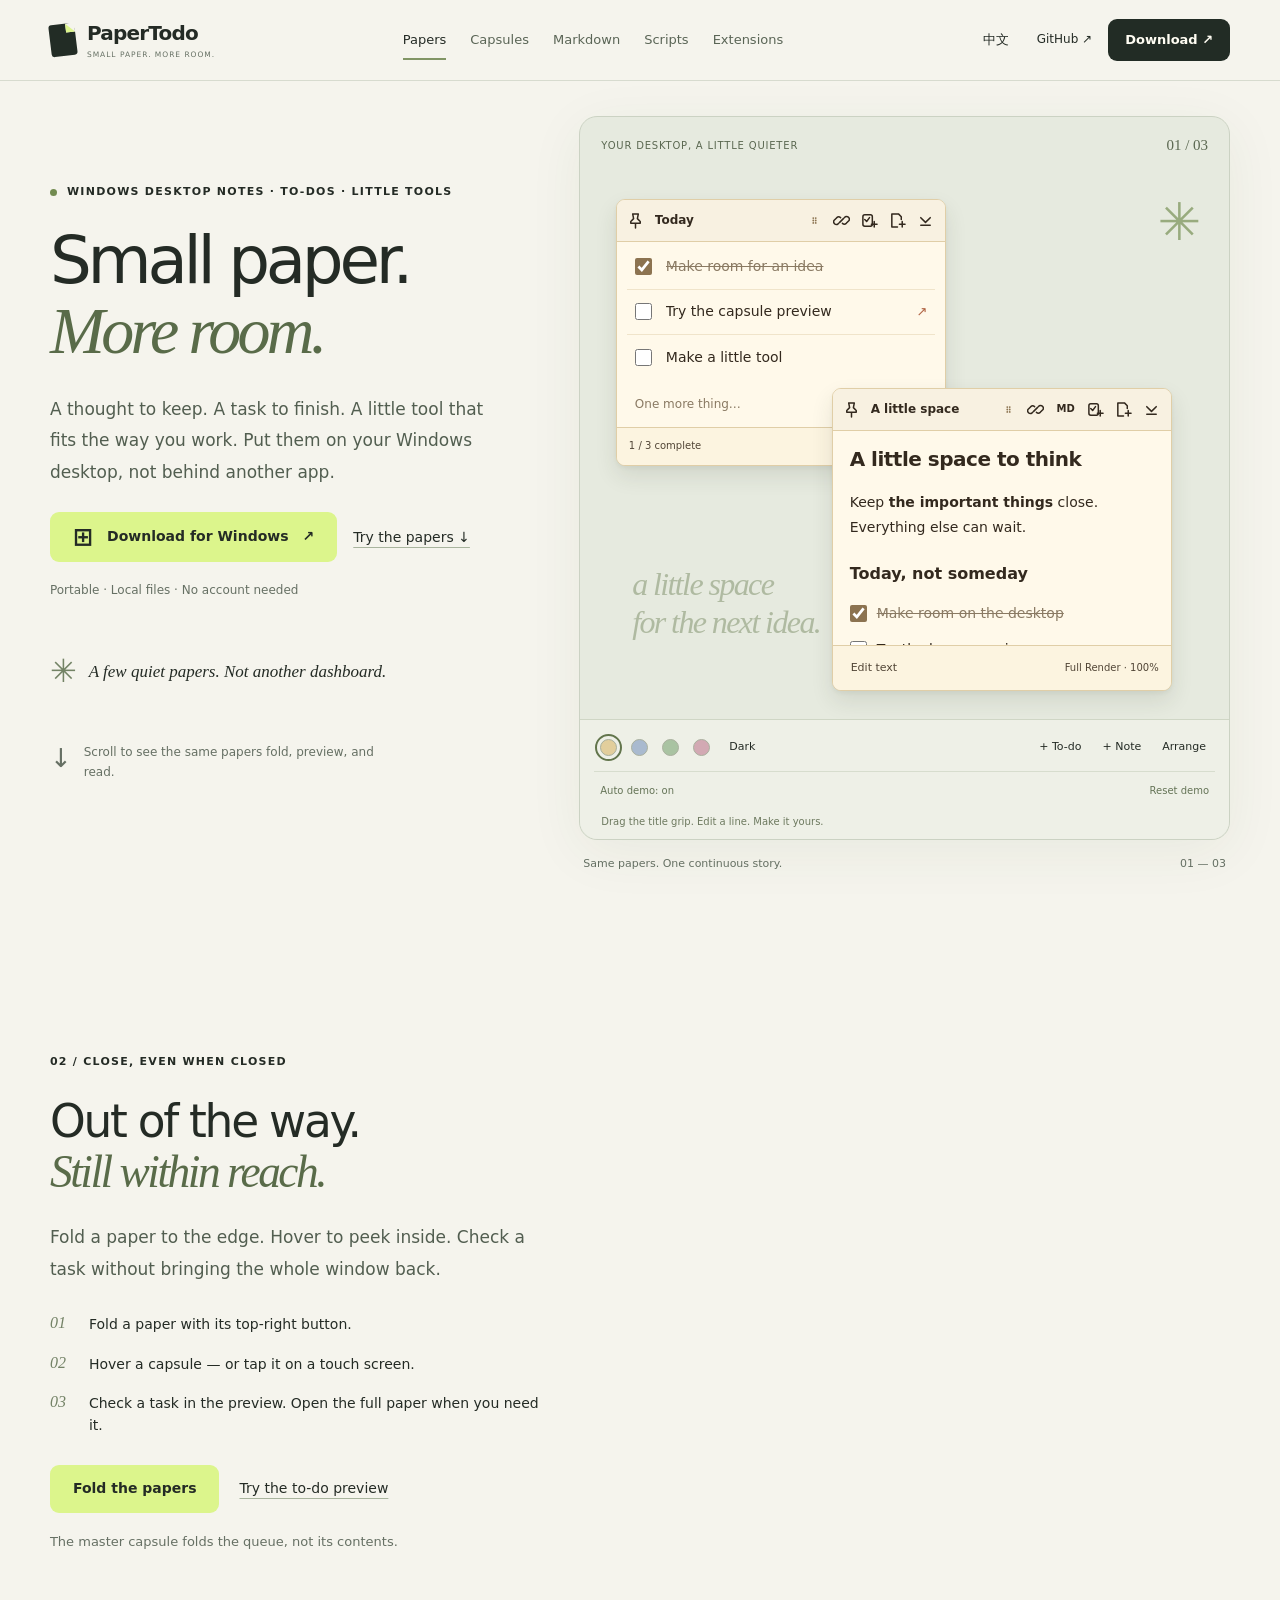
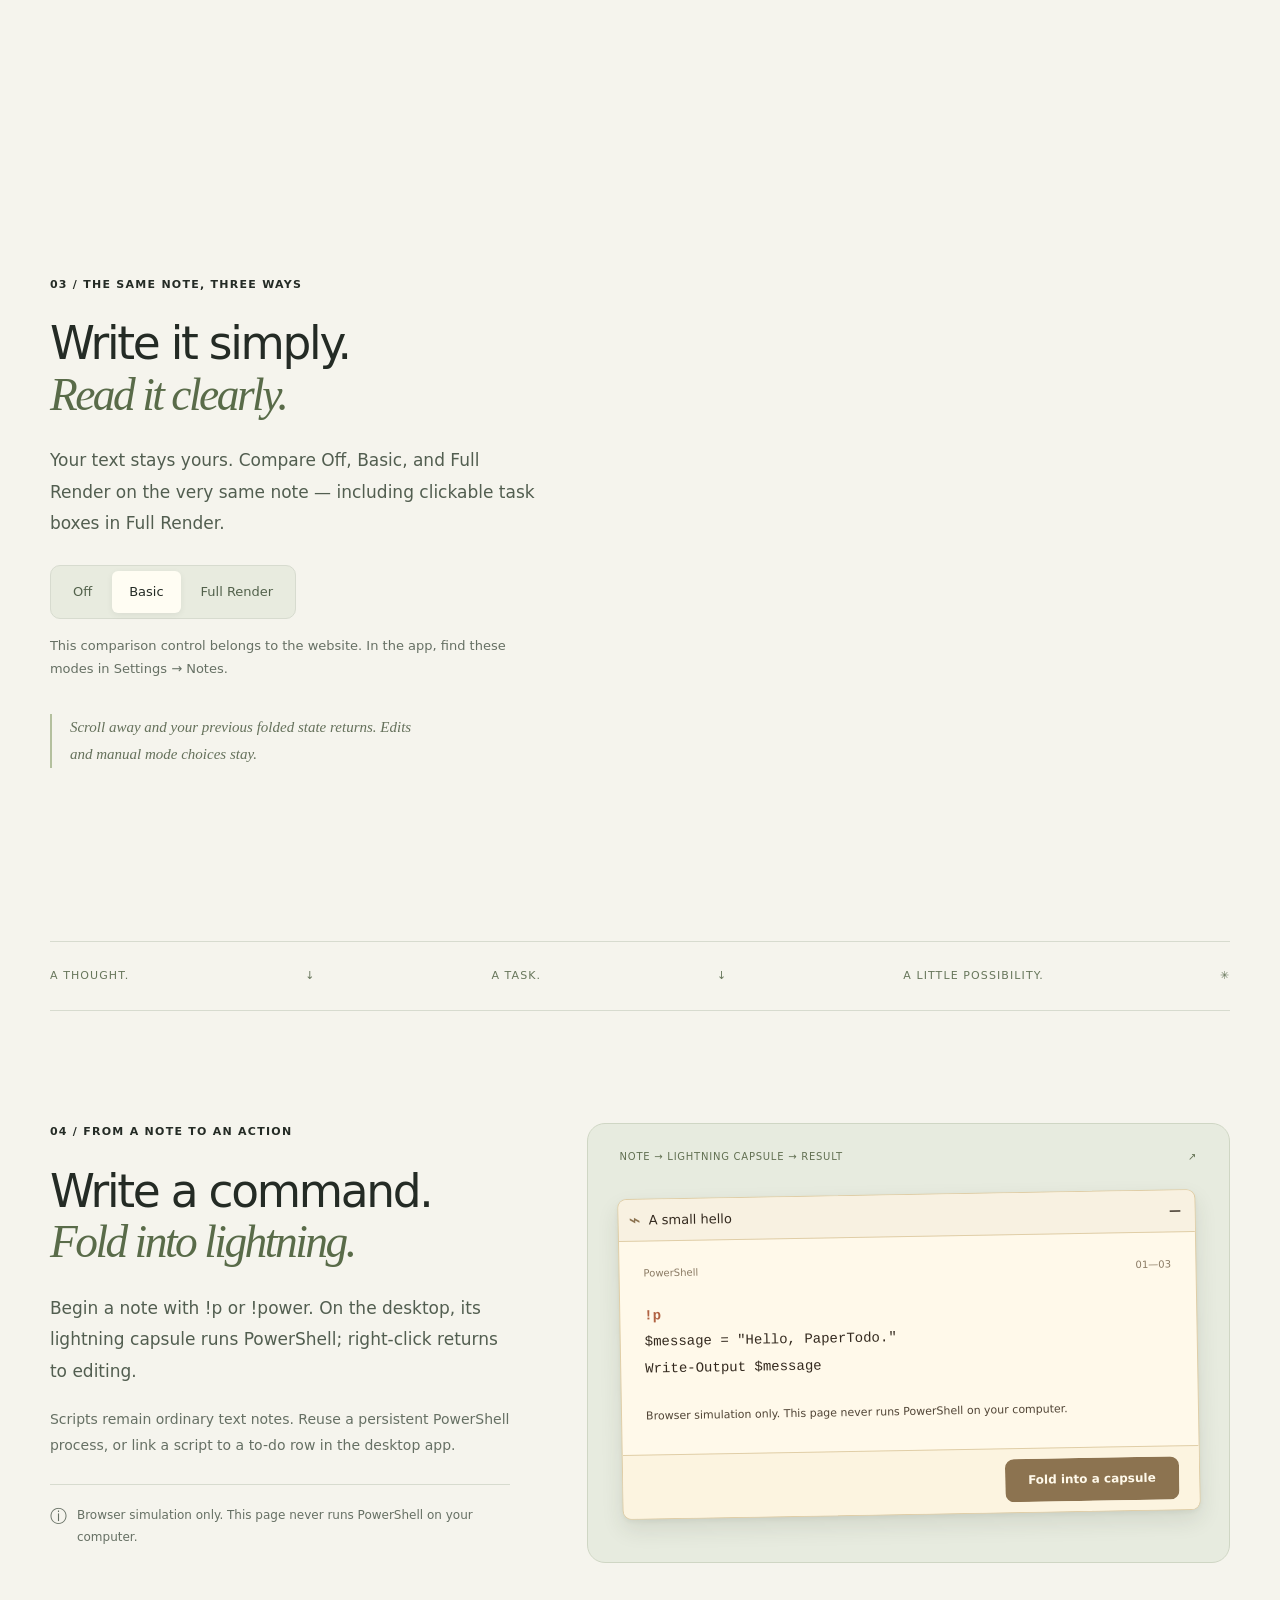
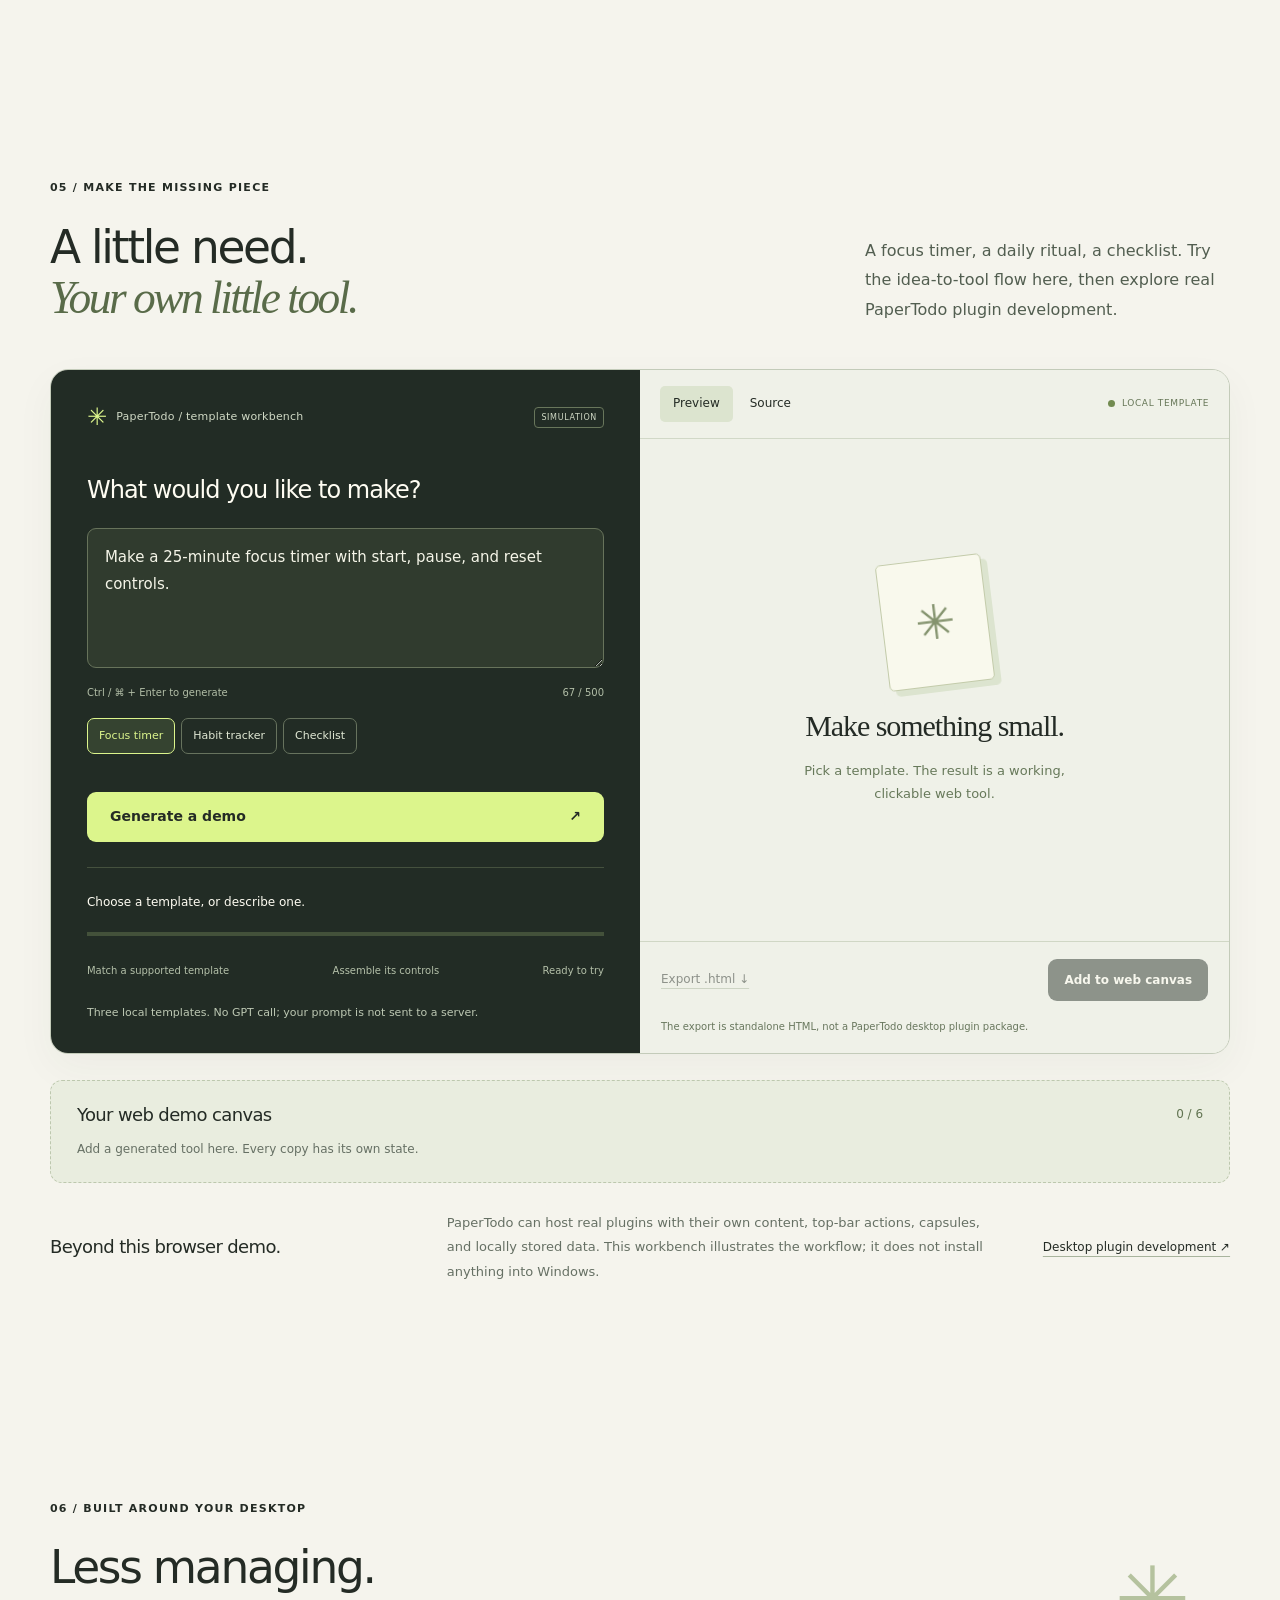
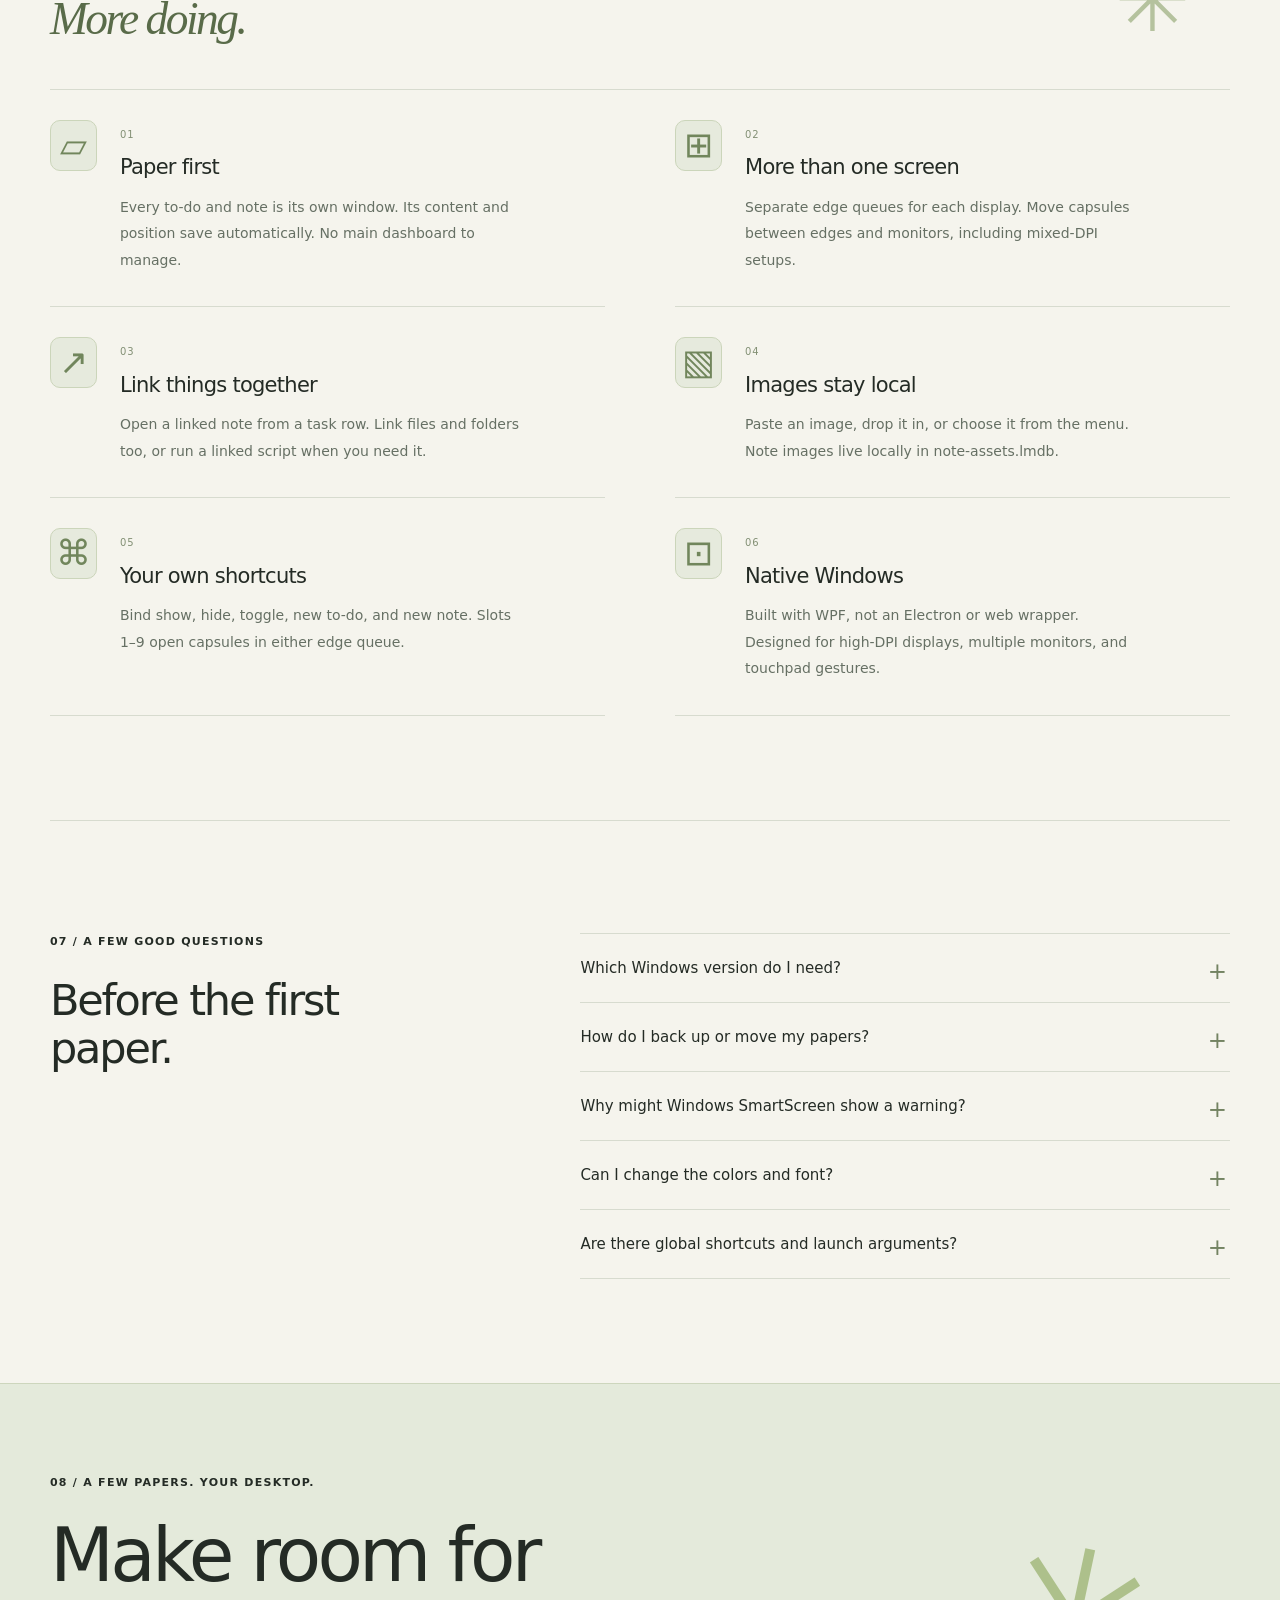
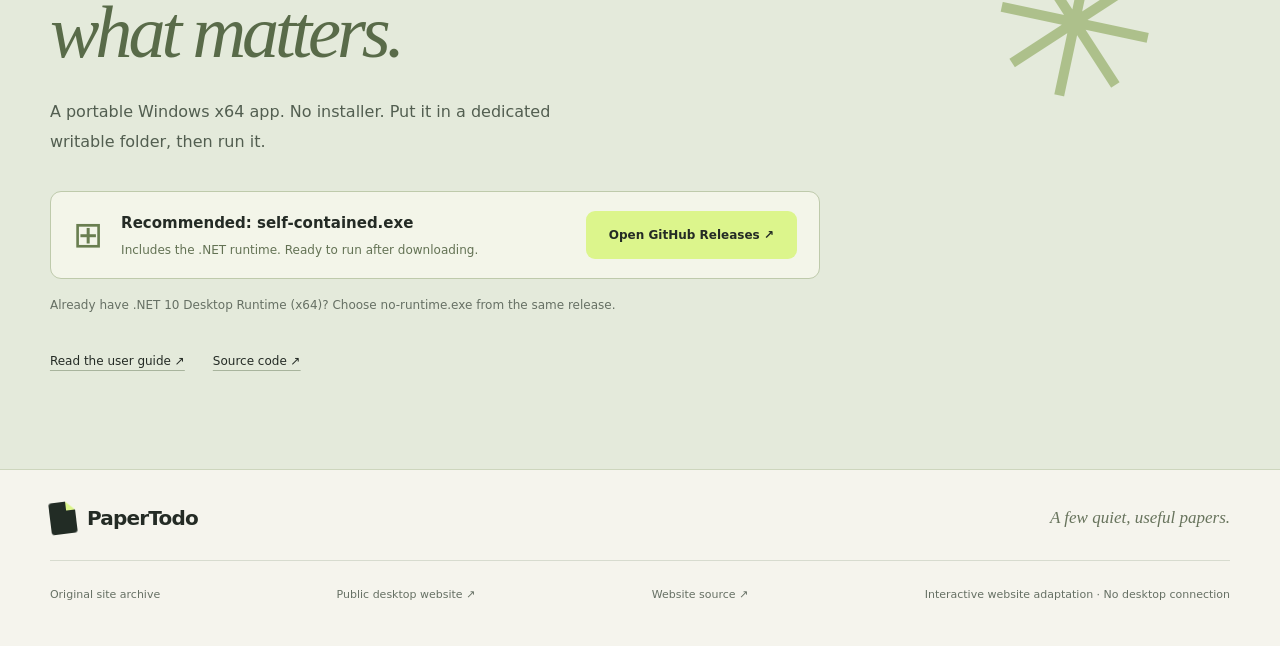
==== commit 011bcee3: "feat: import fusion website baseline and GPT-6 iteration brief" ====
--- a/website/index.html
+++ b/website/index.html
@@ -4,119 +4,129 @@
   <meta charset="utf-8">
   <meta name="viewport" content="width=device-width, initial-scale=1">
   <meta name="theme-color" content="#f5f4ed">
-  <meta name="description" content="A paper-sized home for your ideas and little tools. Play with PaperTodo's desktop canvas and try a guided, local plugin-making demo.">
-  <meta property="og:title" content="PaperTodo — Small paper. Big possibilities.">
-  <meta property="og:description" content="Describe a little tool. Preview it. Put it on your canvas. An interactive PaperTodo experiment.">
+  <meta name="description" content="PaperTodo brings notes, to-dos and little tools to your Windows desktop. Try folding papers, interactive capsule previews, Markdown and a local plugin workbench.">
+  <meta property="og:title" content="PaperTodo — Small paper. More room.">
+  <meta property="og:description" content="Windows notes, to-dos and little tools. A continuous, hands-on paper story.">
   <meta property="og:type" content="website">
+  <meta property="og:image" content="assets/share-preview.jpg">
+  <meta property="og:image:alt" content="PaperTodo's paper-colored website with interactive desktop notes and a to-do paper.">
+  <meta name="twitter:card" content="summary_large_image">
+  <meta name="referrer" content="strict-origin-when-cross-origin">
   <meta http-equiv="Content-Security-Policy" content="default-src 'self'; script-src 'self'; style-src 'self' 'unsafe-inline'; img-src 'self' data:; connect-src 'none'; object-src 'none'; base-uri 'self'; form-action 'none'">
-  <meta name="referrer" content="strict-origin-when-cross-origin">
-  <title>PaperTodo — Small paper. Big possibilities.</title>
-  <link rel="icon" href="assets/favicon.ico" sizes="any">
+  <title>PaperTodo — Windows notes, to-dos &amp; little tools</title>
+  <link rel="icon" type="image/svg+xml" href="assets/mark.svg">
   <link rel="stylesheet" href="assets/playground.css">
   <script type="module" src="assets/playground.mjs"></script>
 </head>
 <body>
-  <a class="skip-link" href="#main" data-i18n="skip">Skip to content</a>
-  <header class="nav shell">
-    <a class="brand" href="#" aria-label="PaperTodo home"><span class="brand-mark" aria-hidden="true"></span>PaperTodo<span class="edition">PLAYGROUND</span></a>
-    <nav aria-label="Main navigation">
-      <a class="nav-secondary" href="#studio" data-i18n="navStudio">Plugin studio</a>
-      <a class="nav-secondary" href="classic.html" data-i18n="navClassic">Desktop story ↗</a>
-      <button id="language" class="language" type="button" aria-label="切换到中文">中文</button>
-      <a class="nav-cta" href="https://github.com/snownico0722/PaperTodo/releases/latest" data-i18n="getApp">Get PaperTodo ↗</a>
-    </nav>
+  <a class="skip-link" href="#main" data-t="skip">Skip to content</a>
+  <header class="site-header">
+    <div class="nav shell">
+      <a class="brand" href="#overview"><span class="brand-mark" aria-hidden="true"></span><span>PaperTodo<small data-t="brandTagline">SMALL PAPER. MORE ROOM.</small></span></a>
+      <button id="menu-toggle" class="quiet menu-toggle" type="button" aria-expanded="false" aria-controls="navigation" data-t="menu">Menu</button>
+      <nav id="navigation" aria-label="Main navigation" data-label="navLabel">
+        <a href="#overview" data-t="navPapers">Papers</a><a href="#capsules" data-t="navCapsules">Capsules</a><a href="#markdown" data-t="navMarkdown">Markdown</a><a href="#scripts" data-t="navScripts">Scripts</a><a href="#studio" data-t="navStudio">Extensions</a>
+      </nav>
+      <div class="nav-actions"><button id="language" class="quiet" type="button" aria-label="切换到中文">中文</button><a class="github-link" href="https://github.com/snownico0722/PaperTodo" aria-label="GitHub">GitHub ↗</a><a class="button compact" href="#download" data-t="getApp">Download ↗</a></div>
+    </div>
   </header>
+  <main id="main">
+    <div class="story shell">
+      <div class="story-copy">
+        <section id="overview" class="chapter hero" data-chapter="overview" aria-labelledby="hero-title">
+          <div class="chapter-copy">
+            <p class="eyebrow"><span class="status-dot" aria-hidden="true"></span><span data-t="eyebrow">WINDOWS DESKTOP NOTES · TO-DOS · LITTLE TOOLS</span></p>
+            <h1 id="hero-title"><span data-t="hero1">Small paper.</span><em data-t="hero2">More room.</em></h1>
+            <p class="lead" data-t="heroLead">A thought to keep. A task to finish. A little tool that fits the way you work. Put them on your Windows desktop, not behind another app.</p>
+            <div class="actions"><a class="button primary" href="https://github.com/snownico0722/PaperTodo/releases/latest"><span class="windows-mark" aria-hidden="true">⊞</span><span data-t="downloadWindows">Download for Windows</span><span aria-hidden="true">↗</span></a><button type="button" class="text-link" id="try-demo" data-t="tryDemo">Try the papers ↓</button></div>
+            <p class="small" data-t="heroFoot">Portable · Local files · No account needed</p>
+            <div class="hero-note"><span aria-hidden="true">✳</span><p data-t="heroAside">A few quiet papers. Not another dashboard.</p></div>
+            <a class="scroll-cue" href="#capsules"><span aria-hidden="true">↓</span><span data-t="scrollCue">Scroll to see the same papers fold, preview, and read.</span></a>
+          </div>
+          <div class="scene mobile-scene" data-scene="overview"></div>
+        </section>
+        <section id="capsules" class="chapter" data-chapter="capsules" aria-labelledby="capsule-title">
+          <div class="chapter-copy">
+            <p class="eyebrow" data-t="capsuleEyebrow">02 / CLOSE, EVEN WHEN CLOSED</p>
+            <h2 id="capsule-title"><span data-t="capsule1">Out of the way.</span><em data-t="capsule2">Still within reach.</em></h2>
+            <p class="lead" data-t="capsuleLead">Fold a paper to the edge. Hover to peek inside. Check a task without bringing the whole window back.</p>
+            <ol class="instructions"><li><span data-t="capStep1">Fold a paper with its top-right button.</span></li><li><span data-t="capStep2">Hover a capsule — or tap it on a touch screen.</span></li><li><span data-t="capStep3">Check a task in the preview. Open the full paper when you need it.</span></li></ol>
+            <div class="actions"><button class="button primary" type="button" data-action="fold-all" data-t="foldBoth">Fold the papers</button><button class="text-link" type="button" data-action="preview-todo" data-t="previewTodo">Try the to-do preview</button></div>
+            <p class="small" data-t="capFoot">The master capsule folds the queue, not its contents.</p>
+          </div>
+          <div class="scene mobile-scene" data-scene="capsules"></div>
+        </section>
+        <section id="markdown" class="chapter" data-chapter="markdown" aria-labelledby="markdown-title">
+          <div class="chapter-copy">
+            <p class="eyebrow" data-t="mdEyebrow">03 / THE SAME NOTE, THREE WAYS</p>
+            <h2 id="markdown-title"><span data-t="md1">Write it simply.</span><em data-t="md2">Read it clearly.</em></h2>
+            <p class="lead" data-t="mdLead">Your text stays yours. Compare Off, Basic, and Full Render on the very same note — including clickable task boxes in Full Render.</p>
+            <div class="mode-switch" role="group" aria-label="Markdown"><button type="button" data-mode="off" aria-pressed="false" data-t="off">Off</button><button type="button" data-mode="basic" aria-pressed="true" data-t="basic">Basic</button><button type="button" data-mode="full" aria-pressed="false" data-t="full">Full Render</button></div>
+            <p class="small" data-t="mdHint">This comparison control belongs to the website. In the app, find these modes in Settings → Notes.</p>
+            <p class="margin-note" data-t="mdFoot">Scroll away and your previous folded state returns. Edits and manual mode choices stay.</p>
+          </div>
+          <div class="scene mobile-scene" data-scene="markdown"></div>
+        </section>
+      </div>
+      <aside class="desktop-stage"><div class="stage-sticky"><div class="scene" id="desktop-scene" data-scene="shared"></div><div class="stage-caption"><span data-t="sceneCaption">Same papers. One continuous story.</span><span class="chapter-position" aria-hidden="true">01 — 03</span></div></div></aside>
+    </div>
+    <div class="story-divider shell" aria-hidden="true"><span>A THOUGHT.</span><span>↓</span><span>A TASK.</span><span>↓</span><span>A LITTLE POSSIBILITY.</span><span>✳</span></div>
 
-  <main id="main">
-    <section class="hero shell" aria-labelledby="hero-title">
-      <div class="hero-copy">
-        <p class="eyebrow"><span class="live-dot" aria-hidden="true"></span><span data-i18n="eyebrow">LESS APP. MORE POSSIBILITY.</span></p>
-        <h1 id="hero-title"><span data-i18n="heroLine1">Small paper.</span><br><em data-i18n="heroLine2">Big possibilities.</em><span class="hand-star" aria-hidden="true">✳</span></h1>
-        <p class="hero-lead" data-i18n="heroLead">A place for your thoughts. A home for your next little tool. Make your desktop feel a little more like you.</p>
-        <div class="hero-actions">
-          <a class="button primary" href="#studio"><span data-i18n="heroCta">Make a little tool</span><span aria-hidden="true">↗</span></a>
-          <a class="text-link" href="#canvas" data-i18n="heroPlay">Or play with the papers ↓</a>
+    <section id="scripts" class="section shell split-section" data-chapter="scripts" aria-labelledby="script-title">
+      <div class="section-copy"><p class="eyebrow" data-t="scriptEyebrow">04 / FROM A NOTE TO AN ACTION</p><h2 id="script-title"><span data-t="script1">Write a command.</span><em data-t="script2">Fold into lightning.</em></h2><p class="lead" data-t="scriptLead">Begin a note with !p or !power. On the desktop, its lightning capsule runs PowerShell; right-click returns to editing.</p><p data-t="scriptSide">Scripts remain ordinary text notes. Reuse a persistent PowerShell process, or link a script to a to-do row in the desktop app.</p><p class="safety-note"><span aria-hidden="true">ⓘ</span><span data-t="scriptSafety">Browser simulation only. This page never runs PowerShell on your computer.</span></p></div>
+      <div class="script-stage themed" data-palette="warm" data-dark="false">
+        <div class="demo-label"><span data-t="scriptPath">NOTE → LIGHTNING CAPSULE → RESULT</span><span aria-hidden="true">↗</span></div>
+        <div id="script-editor" class="paper script-paper">
+          <div class="paper-header"><span class="paper-type" aria-hidden="true">⌁</span><span class="paper-name" data-t="scriptTitle">A small hello</span><button type="button" class="icon-button" data-script="fold" data-label="scriptFold" aria-label="Fold into a capsule">−</button></div>
+          <div class="script-body"><div class="code-label"><span>PowerShell</span><span>01—03</span></div><pre><code><span class="code-accent">!p</span>
+$message = "Hello, PaperTodo."
+Write-Output $message</code></pre><p class="small" data-t="scriptSafety">Browser simulation only. This page never runs PowerShell on your computer.</p></div>
+          <div class="paper-footer"><button class="button" type="button" data-script="fold" data-t="scriptFold">Fold into a capsule</button></div>
         </div>
-        <div class="hero-proof"><span data-i18n="proof1">No sign-up</span><span data-i18n="proof2">No API key</span><span data-i18n="proof3">Just try it</span></div>
-        <p class="hero-footnote" data-i18n="heroFootnote">A browser playground for a Windows desktop app.</p>
-      </div>
-      <div class="desktop-wrap">
-        <div class="desktop-top"><span class="window-dots" aria-hidden="true"><i></i><i></i><i></i></span><span data-i18n="canvasTitle">YOUR LITTLE CORNER OF THE INTERNET</span><span aria-hidden="true">↗</span></div>
-        <div id="canvas" class="canvas" data-palette="sage" role="region" aria-label="Interactive paper canvas">
-          <div class="canvas-watermark" aria-hidden="true"><span>make room</span><em>for your mind.</em></div>
-          <span class="canvas-sticker" aria-hidden="true">100%<br>YOU</span>
-          <div class="canvas-hint" data-i18n="canvasHint">Drag a title. Write a thought. Make it yours.</div>
-        </div>
-        <div class="canvas-toolbar">
-          <div class="palette" role="group" aria-label="Canvas color"><button type="button" data-palette="sage" aria-label="Sage" aria-pressed="true"></button><button type="button" data-palette="sand" aria-label="Sand" aria-pressed="false"></button><button type="button" data-palette="lavender" aria-label="Lavender" aria-pressed="false"></button></div>
-          <div><button id="add-note" type="button" data-i18n="addNote">+ Note</button><button id="tidy" type="button" data-i18n="tidy">Tidy up</button><button id="fold-all" type="button" aria-pressed="false" data-i18n="foldAll">Fold all</button></div>
-        </div>
-        <div class="canvas-caption"><span><span id="paper-count">0</span> <span data-i18n="papers">papers, endless possibilities</span></span><span data-i18n="sessionOnly">This tab only · refresh to reset</span></div>
+        <div id="script-capsule-stage" class="script-capsule-stage" hidden><p class="small" data-t="scriptPath">NOTE → LIGHTNING CAPSULE → RESULT</p><button id="lightning" type="button" class="lightning" data-script="run"><span class="lightning-icon" aria-hidden="true">ϟ</span><span data-t="scriptTitle">A small hello</span><span aria-hidden="true">↗</span></button><p data-t="scriptRun">Run the demo</p><button type="button" class="text-link" data-script="back" data-t="scriptBack">Back to the note</button></div>
+        <div id="script-result" hidden><div class="terminal"><div class="terminal-bar"><span data-t="scriptResult">DEMO RESULT</span><span aria-hidden="true">● ● ●</span></div><pre><code>&gt; Write-Output $message
+<span class="terminal-output" data-t="scriptOutput">Hello, PaperTodo.</span>
+
+<span class="terminal-ok">✓ Exit 0 · SIMULATION</span></code></pre></div><p data-t="scriptResultNote">A note became an action. Your actual desktop scripts can do your own work.</p><div class="actions"><button type="button" class="button" data-script="run" data-t="scriptReplay">Run again</button><button type="button" class="text-link" data-script="back" data-t="scriptBack">Back to the note</button></div></div>
       </div>
     </section>
 
-    <div class="idea-strip" aria-hidden="true"><span>THINK IT</span><span>↗</span><span>MAKE IT</span><span>✳</span><span>KEEP IT CLOSE</span><span>↗</span><span>THINK IT</span><span>✳</span><span>MAKE IT</span></div>
-
-    <section id="studio" class="studio-section shell" aria-labelledby="studio-title">
-      <div class="section-heading">
-        <div><p class="eyebrow" data-i18n="studioEyebrow">01 / THE PLUGIN STUDIO</p><h2 id="studio-title"><span data-i18n="studioLine1">What is your desktop</span><br><em data-i18n="studioLine2">missing?</em></h2></div>
-        <p data-i18n="studioLead">A focus timer? A tiny ritual? The perfect checklist? Describe it, preview it, then give it a place on your canvas.</p>
-      </div>
+    <section id="studio" class="section shell" data-chapter="studio" aria-labelledby="studio-title">
+      <div class="section-heading"><div><p class="eyebrow" data-t="studioEyebrow">05 / MAKE THE MISSING PIECE</p><h2 id="studio-title"><span data-t="studio1">A little need.</span><em data-t="studio2">Your own little tool.</em></h2></div><p class="lead" data-t="studioLead">A focus timer, a daily ritual, a checklist. Try the idea-to-tool flow here, then explore real PaperTodo plugin development.</p></div>
       <div class="studio">
         <div class="brief-panel">
-          <div class="studio-label"><span class="studio-spark" aria-hidden="true">✳</span><span data-i18n="studioName">PaperTodo / make a plugin</span><span class="demo-badge" data-i18n="demoBadge">SIMULATION</span></div>
-          <form id="build-form">
-            <label for="prompt" data-i18n="promptLabel">Start with an idea.</label>
-            <textarea id="prompt" name="prompt" rows="4" maxlength="500" spellcheck="false" aria-describedby="demo-disclosure prompt-error" placeholder="Make a 25-minute focus timer with a pause button…"></textarea>
-            <div class="prompt-meta"><span data-i18n="promptShortcut">⌘ / Ctrl + Enter to build</span><span id="char-count">0 / 500</span></div>
-            <div class="recipes" role="group" aria-label="Try an example">
-              <button type="button" data-recipe="focus" aria-pressed="true"><span aria-hidden="true">◷</span><span data-i18n="focusName">Focus timer</span></button>
-              <button type="button" data-recipe="habits" aria-pressed="false"><span aria-hidden="true">✳</span><span data-i18n="habitsName">Daily rituals</span></button>
-              <button type="button" data-recipe="checklist" aria-pressed="false"><span aria-hidden="true">☑</span><span data-i18n="checklistName">Launch list</span></button>
-            </div>
-            <p id="prompt-error" class="prompt-error" role="alert"></p>
-            <button class="button build-button" id="build" type="submit" disabled><span data-i18n="build">Make my plugin</span><span aria-hidden="true">↗</span></button>
-          </form>
-          <div class="pipeline" id="pipeline" aria-busy="false">
-            <div class="pipeline-head"><span id="build-status" role="status" data-i18n="buildIdle">An idea is all it takes.</span><button id="cancel-build" type="button" hidden data-i18n="cancel">Cancel</button></div>
-            <progress id="build-progress" max="4" value="0" aria-label="Demo assembly progress"></progress>
-            <ol id="build-steps"><li data-i18n="step1">Match a demo template</li><li data-i18n="step2">Assemble the interface</li><li data-i18n="step3">Connect local interactions</li><li data-i18n="step4">Ready for your canvas</li></ol>
-          </div>
-          <p id="demo-disclosure" class="demo-disclosure" data-i18n="disclosure">Guided demo, not a live AI call. Three local templates simulate the idea-to-plugin flow. Nothing you type is sent to a server.</p>
+          <div class="studio-label"><span aria-hidden="true">✳</span><span data-t="studioName">PaperTodo / template workbench</span><span class="demo-badge" data-t="demoBadge">SIMULATION</span></div>
+          <form id="build-form"><label for="prompt" data-t="promptLabel">What would you like to make?</label><textarea id="prompt" name="prompt" maxlength="500" rows="4" aria-describedby="demo-disclosure prompt-error" spellcheck="false"></textarea><div class="prompt-meta"><span data-t="promptShortcut">Ctrl / ⌘ + Enter to generate</span><span id="char-count">0 / 500</span></div><div class="recipes"><button type="button" data-recipe="focus" aria-pressed="true" data-t="focusName">Focus timer</button><button type="button" data-recipe="habits" aria-pressed="false" data-t="habitsName">Habit tracker</button><button type="button" data-recipe="checklist" aria-pressed="false" data-t="checklistName">Checklist</button></div><p id="prompt-error" role="alert"></p><button id="build" class="button build-button" type="submit"><span data-t="build">Generate a demo</span><span aria-hidden="true">↗</span></button></form>
+          <div id="pipeline" class="pipeline" aria-busy="false"><div class="pipeline-head"><span id="build-status" role="status" data-t="buildIdle">Choose a template, or describe one.</span><button id="cancel-build" class="quiet" type="button" hidden data-t="cancel">Cancel</button></div><progress id="build-progress" max="3" value="0" aria-label="Template assembly progress"></progress><ol><li data-t="step1">Match a supported template</li><li data-t="step2">Assemble its controls</li><li data-t="step3">Ready to try</li></ol></div>
+          <p id="demo-disclosure" class="demo-disclosure" data-t="disclosure">Three local templates. No GPT call; your prompt is not sent to a server.</p>
         </div>
-        <div class="preview-panel">
-          <div class="preview-toolbar"><div class="preview-tabs" role="group" aria-label="Preview display"><button id="preview-tab" type="button" aria-pressed="true" data-i18n="preview">Preview</button><button id="source-tab" type="button" aria-pressed="false" data-i18n="source">Source</button></div><span class="local-badge"><span class="live-dot" aria-hidden="true"></span><span data-i18n="local">LOCAL ONLY</span></span></div>
-          <div id="preview-stage" class="preview-stage">
-            <div id="empty-preview" class="empty-preview"><div class="empty-paper" aria-hidden="true"><span>✳</span></div><h3 data-i18n="emptyTitle">Your next little tool<br>starts right here.</h3><p data-i18n="emptyLead">Pick an idea on the left. Make something you can actually click.</p><span class="hand-arrow" aria-hidden="true">↖</span></div>
-            <div id="plugin-preview" hidden></div>
-          </div>
-          <div id="source-stage" class="source-stage" hidden><p data-i18n="sourceHint">The actual standalone browser demo. No API keys, external scripts, or desktop installation.</p><pre><code id="source-code" tabindex="0"></code></pre></div>
-          <div class="preview-footer"><span id="preview-caption" data-i18n="previewCaption">Not just a mockup. Try the result.</span><div><button id="download-demo" class="text-link" type="button" disabled data-i18n="downloadDemo">Export .html ↓</button><button id="install" class="button primary" type="button" disabled><span data-i18n="install">Add to canvas</span><span aria-hidden="true">↗</span></button></div></div>
-          <p class="export-disclosure" data-i18n="exportDisclosure">Export is a standalone web demo, not a PaperTodo desktop plugin package.</p>
+        <div class="preview-panel themed" data-palette="warm" data-dark="false">
+          <div class="preview-toolbar"><div class="preview-tabs" role="group" aria-label="Preview or source"><button id="preview-tab" type="button" aria-pressed="true" data-t="preview">Preview</button><button id="source-tab" type="button" aria-pressed="false" data-t="source">Source</button></div><span class="local-badge"><i class="status-dot" aria-hidden="true"></i><span data-t="local">LOCAL TEMPLATE</span></span></div>
+          <div id="preview-stage"><div id="empty-preview" class="empty-preview"><span class="empty-mark" aria-hidden="true">✳</span><h3 data-t="emptyTitle">Make something small.</h3><p data-t="emptyLead">Pick a template. The result is a working, clickable web tool.</p></div><div id="plugin-preview" hidden></div></div>
+          <div id="source-stage" hidden><p class="small" data-t="sourceHint">This is the exact HTML that Export downloads. The preview stays alive while you read.</p><pre tabindex="0"><code id="source-code"></code></pre></div>
+          <div class="preview-footer"><button id="download-demo" type="button" class="text-link" disabled data-t="export">Export .html ↓</button><button id="install" type="button" class="button" disabled data-t="install">Add to web canvas</button></div><p class="export-disclosure" data-t="exportDisclosure">The export is standalone HTML, not a PaperTodo desktop plugin package.</p>
         </div>
       </div>
-      <div class="studio-bottom"><span data-i18n="studioBottom">SMALL TOOLS. PERSONAL WORKFLOWS. NO EXTRA APP TO OPEN.</span><span aria-hidden="true">( idea → paper )</span></div>
+      <div class="tool-canvas-wrap themed" data-palette="warm" data-dark="false"><div class="tool-canvas-heading"><h3 data-t="canvasTools">Your web demo canvas</h3><span id="tool-count">0 / 6</span></div><p id="canvas-empty" class="small" data-t="canvasEmpty">Add a generated tool here. Every copy has its own state.</p><div id="tool-canvas" class="tool-canvas"></div></div>
+      <div class="bridge-note"><h3 data-t="bridgeTitle">Beyond this browser demo.</h3><p data-t="bridgeText">PaperTodo can host real plugins with their own content, top-bar actions, capsules, and locally stored data. This workbench illustrates the workflow; it does not install anything into Windows.</p><a class="text-link" href="https://github.com/snownico0722/PaperTodo/blob/main/plugin-samples/README.md" data-t="pluginDocs">Desktop plugin development ↗</a></div>
     </section>
 
-    <section class="possibilities shell" aria-labelledby="possibilities-title">
-      <p class="eyebrow" data-i18n="possibilitiesEyebrow">02 / NOT A BIGGER APP. A MORE PERSONAL ONE.</p>
-      <h2 id="possibilities-title" data-i18n="possibilitiesTitle">Your desktop. Your way.</h2>
-      <div class="feature-grid">
-        <article><div class="feature-art art-stack" aria-hidden="true"><span>think</span><span>make</span><span>do.</span></div><p class="feature-number">01</p><h3 data-i18n="feature1Title">Thoughts, with a place.</h3><p data-i18n="feature1Text">Notes and to-dos belong where you work. Move a paper, write on it, and keep the important things within reach.</p></article>
-        <article><div class="feature-art art-fold" aria-hidden="true"><span>✳ today</span><span>◷ focus</span><span>↗ next idea</span></div><p class="feature-number">02</p><h3 data-i18n="feature2Title">There. Then out of the way.</h3><p data-i18n="feature2Text">Fold a paper into a small capsule. Open it when you need it. Try folding the papers on the canvas above.</p></article>
-        <article><div class="feature-art art-plugin" aria-hidden="true"><span>your idea</span><b>✳</b><span>your tool</span></div><p class="feature-number">03</p><h3 data-i18n="feature3Title">Make the missing piece.</h3><p data-i18n="feature3Text">The experiment: turn a small need into a small tool, instead of switching to another oversized app.</p></article>
-      </div>
-    </section>
-
-    <section class="reality shell" aria-labelledby="reality-title">
-      <div><p class="eyebrow" data-i18n="realityEyebrow">THE PRODUCT & THE POSSIBILITY</p><h2 id="reality-title" data-i18n="realityTitle">Real papers.<br>An honest experiment.</h2></div>
-      <div class="reality-copy"><h3 data-i18n="realTitle">PaperTodo is a Windows desktop app.</h3><p data-i18n="realText">Explore the original desktop story for notes, Markdown, edge capsules, and script interactions. This new playground lives alongside it.</p><a class="text-link" id="classic-link" href="classic.html" data-i18n="realLink">Explore the desktop story ↗</a><h3 data-i18n="experimentTitle">This page explores a next step.</h3><p data-i18n="experimentText">The plugin studio is a template-based simulation of describing and making a tool. It does not call GPT, install desktop plugins, or save your canvas after a refresh.</p><a class="text-link" href="https://github.com/snownico0722/test" data-i18n="experimentLink">Inspect this experiment on GitHub ↗</a></div>
-    </section>
-
-    <section class="closing"><div class="shell"><span class="closing-star" aria-hidden="true">✳</span><p class="eyebrow" data-i18n="closingEyebrow">MAKE ROOM FOR WHAT MATTERS.</p><h2><span data-i18n="closingLine1">A little less friction.</span><br><em data-i18n="closingLine2">A little more you.</em></h2><a class="button primary" href="https://github.com/snownico0722/PaperTodo/releases/latest" data-i18n="closingCta">Get PaperTodo for Windows ↗</a><p data-i18n="closingNote">Prefer to explore? The playground is right here. No download needed.</p></div></section>
+    <section id="features" class="section shell" aria-labelledby="features-title"><div class="section-heading"><div><p class="eyebrow" data-t="featuresEyebrow">06 / BUILT AROUND YOUR DESKTOP</p><h2 id="features-title"><span data-t="features1">Less managing.</span><em data-t="features2">More doing.</em></h2></div><span class="section-decoration" aria-hidden="true">✳</span></div><div class="feature-grid">
+      <article><span class="feature-symbol" aria-hidden="true">▱</span><div><span class="feature-number">01</span><h3 data-t="feature1Title">Paper first</h3><p data-t="feature1Text">Every to-do and note is its own window. Its content and position save automatically. No main dashboard to manage.</p></div></article>
+      <article><span class="feature-symbol" aria-hidden="true">⊞</span><div><span class="feature-number">02</span><h3 data-t="feature2Title">More than one screen</h3><p data-t="feature2Text">Separate edge queues for each display. Move capsules between edges and monitors, including mixed-DPI setups.</p></div></article>
+      <article><span class="feature-symbol" aria-hidden="true">↗</span><div><span class="feature-number">03</span><h3 data-t="feature3Title">Link things together</h3><p data-t="feature3Text">Open a linked note from a task row. Link files and folders too, or run a linked script when you need it.</p></div></article>
+      <article><span class="feature-symbol" aria-hidden="true">▧</span><div><span class="feature-number">04</span><h3 data-t="feature4Title">Images stay local</h3><p data-t="feature4Text">Paste an image, drop it in, or choose it from the menu. Note images live locally in note-assets.lmdb.</p></div></article>
+      <article><span class="feature-symbol" aria-hidden="true">⌘</span><div><span class="feature-number">05</span><h3 data-t="feature5Title">Your own shortcuts</h3><p data-t="feature5Text">Bind show, hide, toggle, new to-do, and new note. Slots 1–9 open capsules in either edge queue.</p></div></article>
+      <article><span class="feature-symbol" aria-hidden="true">⊡</span><div><span class="feature-number">06</span><h3 data-t="feature6Title">Native Windows</h3><p data-t="feature6Text">Built with WPF, not an Electron or web wrapper. Designed for high-DPI displays, multiple monitors, and touchpad gestures.</p></div></article>
+    </div></section>
+    <section id="faq" class="section shell faq-section" aria-labelledby="faq-title"><div><p class="eyebrow" data-t="faqEyebrow">07 / A FEW GOOD QUESTIONS</p><h2 id="faq-title" data-t="faqTitle">Before the first paper.</h2></div><div class="faq-list">
+      <details><summary data-t="q1">Which Windows version do I need?</summary><p data-t="a1">Use the standard x64 build on Windows 10 or 11. The separate Windows 7 SP1 x64 build is best-effort compatibility. Check the notes on the release you download; the self-contained build includes its runtime.</p></details><details><summary data-t="q2">How do I back up or move my papers?</summary><p data-t="a2">Exit PaperTodo, then copy the whole writable application folder. Keep data.json, note-assets.lmdb, plugin data, and the other files together. Do not move only the executable.</p></details><details><summary data-t="q3">Why might Windows SmartScreen show a warning?</summary><p data-t="a3">An unfamiliar or unsigned build can trigger a warning. Download from the project’s GitHub Releases and verify the source before running it. Do not disable Windows protection to use a demo.</p></details><details><summary data-t="q4">Can I change the colors and font?</summary><p data-t="a4">Yes. Warm Paper, Ink, Forest, and Rosy each support light and dark appearance, or following the system. Choose the language default, Microsoft YaHei, DengXian, or a custom papertodo.ttf / papertodo.otf file in the application folder.</p></details><details><summary data-t="q5">Are there global shortcuts and launch arguments?</summary><p data-t="a5">Yes. Bind the common actions in settings, or use --show, --hide, --toggle, --new-todo, and --new-note. Desktop shortcuts belong to the app; this web demo does not intercept them.</p></details>
+    </div></section>
+    <section id="download" class="closing" aria-labelledby="download-title"><div class="shell"><span class="closing-star" aria-hidden="true">✳</span><p class="eyebrow" data-t="downloadEyebrow">08 / A FEW PAPERS. YOUR DESKTOP.</p><h2 id="download-title"><span data-t="download1">Make room for</span><em data-t="download2">what matters.</em></h2><p class="lead" data-t="downloadLead">A portable Windows x64 app. No installer. Put it in a dedicated writable folder, then run it.</p><div class="download-package"><span class="windows-mark" aria-hidden="true">⊞</span><div><strong data-t="recommended">Recommended: self-contained.exe</strong><p data-t="recommendedText">Includes the .NET runtime. Ready to run after downloading.</p></div><a class="button primary" href="https://github.com/snownico0722/PaperTodo/releases/latest" data-t="latestRelease">Open GitHub Releases ↗</a></div><p class="small download-alt" data-t="smaller">Already have .NET 10 Desktop Runtime (x64)? Choose no-runtime.exe from the same release.</p><div class="actions"><a class="text-link guide-link" href="https://github.com/snownico0722/PaperTodo/blob/main/doc/USER_GUIDE.en.md" data-t="userGuide">Read the user guide ↗</a><a class="text-link" href="https://github.com/snownico0722/PaperTodo" data-t="sourceCode">Source code ↗</a></div></div></section>
   </main>
-  <footer class="shell"><a class="brand" href="#"><span class="brand-mark" aria-hidden="true"></span>PaperTodo</a><a href="https://www.producthunt.com/contests/gpt-6-astra-challenge" data-i18n="challengeLink">GPT-6 Astra Challenge · experiment ↗</a><span data-i18n="footerNote">Made for a more personal desktop.</span></footer>
-  <div id="toast" class="toast" role="status" aria-live="polite" hidden></div>
-  <noscript><p class="noscript">This interactive playground needs JavaScript. <a href="classic.html">Read the original PaperTodo website</a> or <a href="https://github.com/snownico0722/PaperTodo">visit the desktop project</a>.</p></noscript>
+  <footer class="shell"><div class="footer-top"><a class="brand" href="#overview"><span class="brand-mark" aria-hidden="true"></span>PaperTodo</a><p data-t="footerNote">A few quiet, useful papers.</p></div><div class="footer-links"><a href="classic.html" class="archive-link" data-t="archive">Original site archive</a><a href="https://snownico0722.github.io/PaperTodo/" data-t="officialSite">Public desktop website ↗</a><a href="https://github.com/snownico0722/test" data-t="experimentSource">Website source ↗</a><span data-t="footerScope">Interactive website adaptation · No desktop connection</span></div></footer>
+  <div id="toast" role="status" aria-live="polite" hidden></div>
+  <dialog id="dialog" aria-labelledby="dialog-title" aria-describedby="dialog-text"><h2 id="dialog-title"></h2><p id="dialog-text"></p><div class="actions"><button id="dialog-cancel" type="button" class="button secondary"></button><button id="dialog-confirm" type="button" class="button" hidden></button></div></dialog>
+  <noscript><div class="noscript">The interactive papers need JavaScript. The product guide above remains readable. <a href="classic.html">Read the original website</a> or <a href="https://github.com/snownico0722/PaperTodo/releases/latest">download PaperTodo</a>.</div></noscript>
 </body>
 </html>
--- a/website/assets/playground.css
+++ b/website/assets/playground.css
@@ -1,13 +1,39 @@
-@charset "UTF-8";
-:root{--bg:#f5f4ed;--ink:#242b25;--muted:#667064;--line:#d7dbcf;--lime:#dcf58c;--dark:#222c25;--paper:#fffdf3;--serif:Georgia,'Times New Roman','Songti SC',serif;--sans:Inter,'Segoe UI','PingFang SC','Microsoft YaHei',sans-serif;color-scheme:light;font-family:var(--sans);color:var(--ink);background:var(--bg);font-synthesis:none}
-*{box-sizing:border-box}html{scroll-behavior:smooth;scroll-padding-top:24px}body{margin:0}button,textarea,input{font:inherit}button,a{-webkit-tap-highlight-color:transparent}button{cursor:pointer}button:disabled{cursor:not-allowed;opacity:.42}a{color:inherit;text-decoration:none}button{color:inherit}button:focus-visible,a:focus-visible,textarea:focus-visible,input:focus-visible,code:focus-visible{outline:3px solid #64812f;outline-offset:4px}button:disabled:focus-visible{outline:none}::selection{background:var(--lime);color:var(--ink)}[hidden]{display:none!important}h1,h2,h3,p{margin:0}em{font-family:var(--serif);font-weight:400}button{border:0}a,button{touch-action:manipulation}.shell{width:min(1320px,calc(100% - 96px));margin-inline:auto}.skip-link{position:fixed;z-index:200;top:8px;left:12px;background:var(--lime);padding:12px;transform:translateY(-150%)}.skip-link:focus{transform:none}.nav{min-height:96px;display:flex;align-items:center;justify-content:space-between;gap:20px;border-bottom:1px solid var(--line)}.brand{display:flex;align-items:center;gap:10px;font-size:21px;font-weight:750;letter-spacing:-.8px}.brand-mark{width:24px;height:29px;background:var(--ink);border-radius:4px;position:relative;transform:rotate(-8deg)}.brand-mark:after{content:'';position:absolute;top:0;right:0;border-top:8px solid var(--bg);border-left:8px solid #738565}.edition{font:10px var(--sans);letter-spacing:1.3px;margin-left:8px;padding:6px 8px;background:#e7eade;border-radius:4px}.nav nav{display:flex;align-items:center;gap:28px;font-size:13px;font-weight:600}.nav a:hover,.text-link:hover{text-decoration:underline;text-underline-offset:5px}.nav-cta{padding:12px 18px;border:1px solid var(--ink);border-radius:7px}.language{background:transparent;padding:12px 4px;min-width:42px}.hero{display:grid;grid-template-columns:.95fr 1.05fr;gap:48px;align-items:center;padding-top:64px;padding-bottom:64px}.eyebrow{font-size:10px;font-weight:650;letter-spacing:1.8px;display:flex;align-items:center;gap:9px;line-height:1.6}.live-dot{display:inline-block;width:6px;height:6px;border-radius:50%;background:#567b31;flex-shrink:0}.hero h1{font-size:clamp(46px,5.1vw,76px);line-height:1.05;font-weight:550;letter-spacing:-4px;margin:27px 0;position:relative}.hero h1 em{white-space:nowrap;letter-spacing:-3.5px}.hand-star{display:inline-block;color:#86a34c;font-size:55px;position:absolute;right:4px;top:-50px;transform:rotate(10deg)}.hero-lead{font-size:16px;color:var(--muted);line-height:1.9;max-width:385px}.hero-actions{display:flex;gap:22px;align-items:center;flex-wrap:wrap;margin:30px 0}.button{display:inline-flex;justify-content:center;align-items:center;gap:24px;padding:15px 21px;border-radius:7px;font-size:13px;font-weight:700;line-height:1.4;transition:transform .18s,box-shadow .18s}.button:not(:disabled):hover{transform:translateY(-2px);box-shadow:0 5px 12px #1c29261c}.primary{background:var(--ink);color:#fffdf4}.text-link{font-size:12px;font-weight:650;background:none;padding:8px 0}.hero-proof{display:flex;gap:18px;font-size:11px;font-weight:600}.hero-proof span:before{content:'✓';margin-right:6px;color:#638238}.hero-footnote{color:var(--muted);font-size:10px;margin-top:14px}.desktop-wrap{min-width:0;position:relative}.desktop-top{display:flex;justify-content:space-between;align-items:center;gap:10px;padding:14px 16px;background:#e9ecdf;border:1px solid #cbd1be;border-bottom:0;border-radius:12px 12px 0 0;font-size:8px;letter-spacing:1px;font-weight:650}.window-dots{display:flex;gap:4px}.window-dots i{width:5px;height:5px;border:1px solid #828d77;border-radius:50%}.canvas{position:relative;height:450px;overflow:hidden;background-color:#dce4cf;background-image:radial-gradient(#77846a32 .7px,transparent .7px);background-size:18px 18px;border:1px solid #cbd1be;isolation:isolate;transition:background-color .3s}.canvas[data-palette=sand]{background-color:#e9ddc6}.canvas[data-palette=lavender]{background-color:#dfddee}.canvas-watermark{position:absolute;top:48px;right:30px;text-align:right;color:#9ba98a;line-height:1.05;letter-spacing:-3px;font-size:48px;pointer-events:none}.canvas-watermark span,.canvas-watermark em{display:block}.canvas-sticker{position:absolute;bottom:60px;left:32px;background:var(--lime);border:1px solid #9db566;color:#51682b;transform:rotate(-12deg);border-radius:50%;width:69px;height:69px;display:grid;align-content:center;text-align:center;font-size:15px;font-weight:800;line-height:1.1}.canvas-hint{position:absolute;bottom:13px;left:0;right:0;text-align:center;font-size:9px;color:#57664e;pointer-events:none}.canvas-toolbar{display:flex;align-items:center;justify-content:space-between;gap:8px;padding:10px 12px;border:1px solid #cbd1be;border-top:0;background:#e9ecdf;border-radius:0 0 12px 12px}.canvas-toolbar>div{display:flex;gap:2px}.canvas-toolbar button{background:transparent;font-size:10px;padding:8px;border-radius:4px;min-height:32px}.canvas-toolbar button:hover{background:#d5ddc9}.palette{gap:8px!important}.palette button{width:16px;height:16px;min-height:0;padding:0;border:2px solid #e9ecdf;outline:1px solid transparent;border-radius:50%;background:#96aa7e}.palette button[data-palette=sand]{background:#c7ab7e}.palette button[data-palette=lavender]{background:#9f96be}.palette button[aria-pressed=true]{outline-color:#485640}.palette button:focus-visible{outline:3px solid var(--ink)}.canvas-caption{display:flex;justify-content:space-between;gap:12px;font-size:8px;color:var(--muted);margin-top:12px}.paper{width:244px;max-width:calc(100% - 24px);position:absolute;background:var(--paper);border:1px solid #b9bfaa;border-radius:8px;box-shadow:0 15px 28px #344e3020,0 2px 3px #344e3010;overflow:hidden;transition:box-shadow .2s}.paper.is-dragging{box-shadow:0 22px 40px #263d3838;transition:none}.paper-head{display:flex;align-items:center;padding:5px 7px 5px 12px;gap:3px;border-bottom:1px solid #29332213;background:#ffffff35}.drag-handle{flex:1;min-width:0;overflow:hidden;text-overflow:ellipsis;white-space:nowrap;text-align:left;touch-action:none;cursor:grab;font-weight:650;font-size:10px;letter-spacing:.2px;background:none;min-height:32px;padding:4px 0}.drag-handle:active{cursor:grabbing}.paper-action{background:none;border-radius:4px;width:28px;height:28px;font-size:15px;flex-shrink:0}.paper-action:hover{background:#25311c10}.paper-body{padding:18px}.paper-body>textarea{border:0;resize:none;background:transparent;color:var(--ink);width:100%;height:141px;line-height:1.65;font-family:var(--serif);font-size:22px;display:block}.paper.is-folded{width:180px}.paper.is-folded .paper-body{display:none}.paper.is-folded .paper-head{border-bottom:0}.paper.is-new{animation:paper-in .4s ease-out}.paper .widget{box-shadow:none;border:0;border-radius:0;background:none;padding:0}.paper .widget h3{font-size:20px}.paper .timer-digits{font-size:35px}.paper .timer-face{width:130px;height:130px;margin:12px auto}.paper .widget-tag{font-size:7px}.paper .widget-actions button{padding:7px 11px}.paper .widget-row{padding-block:9px;font-size:11px}.paper .widget-help{font-size:9px}.paper .widget-summary{font-size:10px}.paper .widget-input{font-size:11px}.paper .widget-add{gap:5px}.idea-strip{overflow:hidden;display:flex;justify-content:space-around;align-items:center;gap:42px;white-space:nowrap;background:var(--lime);padding:18px 20px;border-top:1px solid #c2d384;border-bottom:1px solid #c2d384;font-size:12px;letter-spacing:2px;font-weight:650}.idea-strip span:nth-child(even){font-size:22px;font-weight:400;line-height:1}.studio-section{padding-top:88px;padding-bottom:64px}.section-heading{display:flex;justify-content:space-between;align-items:flex-end;gap:48px;margin-bottom:35px}h2{font-size:clamp(34px,3.7vw,53px);font-weight:500;letter-spacing:-1.8px;line-height:1.12}.section-heading h2{margin-top:20px}.section-heading>p{font-size:13px;color:var(--muted);line-height:1.9;max-width:285px;padding-bottom:4px}.studio{display:grid;grid-template-columns:.88fr 1.12fr;border:1px solid var(--dark);border-radius:15px;overflow:hidden;box-shadow:0 20px 60px #2330240a}.brief-panel{padding:30px;background:var(--dark);color:#f3f5e8}.studio-label{display:flex;align-items:center;gap:9px;font-size:10px;color:#d0d7c7}.studio-spark{font-size:22px;color:var(--lime)}.demo-badge{margin-left:auto;font-size:7px;letter-spacing:.7px;border:1px solid #84947b;border-radius:4px;padding:5px}.brief-panel label{display:block;font-size:27px;letter-spacing:-.9px;margin:32px 0 14px}.brief-panel textarea{display:block;width:100%;min-height:125px;padding:16px;border:1px solid #65715e;border-radius:7px;resize:vertical;background:#303c32;color:#f7f9ed;font-size:14px;line-height:1.7}.brief-panel textarea::placeholder{color:#afbba5}.brief-panel :focus-visible{outline-color:var(--lime)}.prompt-meta{display:flex;justify-content:space-between;color:#b7c1ac;font-size:9px;margin:10px 0 17px}.recipes{display:flex;gap:7px;flex-wrap:wrap}.recipes button{display:flex;align-items:center;gap:6px;padding:8px 10px;border:1px solid #69765f;border-radius:30px;background:none;color:#d6dfcd;font-size:10px}.recipes button[aria-pressed=true],.recipes button:hover{background:#405138;border-color:#a0b98c;color:#f1f9e8}.build-button{display:flex;justify-content:space-between;width:100%;background:var(--lime);color:#253221;margin-top:15px}.prompt-error{min-height:18px;color:#ffd5b2;font-size:11px;line-height:1.5;padding-top:8px}.pipeline{margin-top:28px}.pipeline-head{display:flex;justify-content:space-between;align-items:center;font-size:11px;color:#e7eedb;min-height:24px}.pipeline-head button{color:#dce3d2;background:none;text-decoration:underline;font-size:11px;padding:5px}progress{display:block;appearance:none;width:100%;height:3px;border:0;background:#4e5f46;border-radius:5px;margin:10px 0 17px}progress::-webkit-progress-bar{background:#4e5f46;border-radius:5px}progress::-webkit-progress-value{background:var(--lime);border-radius:5px;transition:width .3s}progress::-moz-progress-bar{background:var(--lime)}.pipeline ol{display:grid;grid-template-columns:1fr 1fr;list-style:none;gap:13px 10px;margin:0;padding:0;counter-reset:step}.pipeline li{font-size:9px;color:#b7c1ac;counter-increment:step}.pipeline li:before{content:counter(step,decimal-leading-zero);display:inline-block;font-size:8px;margin-right:7px;color:#b6c89c}.pipeline li.done{color:var(--lime)}.pipeline li.done:before{content:'✓'}.pipeline li.active{color:white}.demo-disclosure{margin-top:25px;padding-top:18px;border-top:1px solid #54634b;color:#b7c1ac;font-size:10px;line-height:1.8}.preview-panel{background:#edeee6;min-width:0;display:flex;flex-direction:column}.preview-toolbar{display:flex;align-items:center;justify-content:space-between;padding:16px 22px;border-bottom:1px solid #d6dace;gap:10px}.preview-tabs{display:flex;gap:4px;border:1px solid #d0d4c7;background:#e1e5d9;border-radius:6px;padding:3px}.preview-tabs button{padding:7px 16px;font-size:10px;background:transparent;border-radius:4px}.preview-tabs button[aria-pressed=true]{background:#fffef7;box-shadow:0 1px 4px #2633220d}.local-badge{display:flex;align-items:center;gap:7px;font-size:8px;letter-spacing:1px;color:#51644a}.preview-stage{display:grid;place-items:center;min-height:408px;flex:1;padding:30px 20px;background-image:radial-gradient(#737b6330 .8px,transparent .8px);background-size:18px 18px}.empty-preview{position:relative;text-align:center;max-width:280px;padding:15px 20px}.empty-paper{width:88px;height:106px;background:#fafbf0;border:1px solid #bdc5af;border-radius:7px;box-shadow:6px 6px 0 #dfe6cf,7px 7px 0 #b7c2a7;display:grid;place-items:center;margin:0 auto 30px;transform:rotate(-8deg)}.empty-paper span{font-size:42px;color:#97ab70}.empty-preview h3{font-family:var(--serif);font-size:25px;font-weight:400;line-height:1.2;max-width:200px;margin:auto}.empty-preview p{font-size:11px;color:var(--muted);line-height:1.8;margin-top:17px}.hand-arrow{font-size:45px;color:#8e9e75;position:absolute;left:-4px;top:105px;transform:rotate(-15deg)}#plugin-preview{width:100%;max-width:290px;animation:paper-in .4s ease-out}.widget{width:100%;padding:24px;border:1px solid #bdc6ac;border-radius:9px;background:#fbfdf0;box-shadow:0 14px 35px #3a51351a;color:#283523}.widget-tag{font-size:8px;letter-spacing:1.5px;color:#586d45;margin-bottom:9px;font-weight:600}.widget h3{font-family:var(--serif);font-size:28px;font-weight:400;letter-spacing:-.5px;line-height:1.2}.widget-help{font-size:10px;color:#67765a;line-height:1.6;margin:7px 0 12px}.timer-face{width:165px;height:165px;padding:8px;background:conic-gradient(#8eac51 var(--progress,0%),#e1e9cf 0);border-radius:50%;margin:20px auto;display:grid;place-items:center}.timer-inner{background:#fbfdf0;border-radius:50%;width:100%;height:100%;display:grid;align-content:center;justify-items:center;gap:7px}.timer-digits{font-variant-numeric:tabular-nums;font-size:44px;letter-spacing:-2px}.timer-state{font-size:8px;letter-spacing:1.5px;text-transform:uppercase;color:#67765a}.widget-actions{display:flex;gap:7px;justify-content:center}.widget-actions button,.widget-add button{background:#2b3925;color:#f7faef;padding:9px 18px;font-size:10px;border-radius:5px}.widget-actions .secondary{background:#e6edda;color:#304329}.widget-row{display:flex;align-items:center;gap:10px;font-size:12px;line-height:1.5;padding:12px 0;border-bottom:1px solid #dce4d0;cursor:pointer;overflow-wrap:anywhere}.widget-row input{accent-color:#506c30;width:16px;height:16px;flex-shrink:0;margin:0}.widget-row:has(input:checked) span{text-decoration:line-through;color:#788369}.widget-summary{font-size:11px;color:#536544;margin-top:18px;display:flex;justify-content:space-between;gap:10px}.widget-summary button{font-size:10px;padding:0;background:none;text-decoration:underline}.widget-meter{height:4px;border-radius:3px;background:#dbe5ca;margin-top:10px;overflow:hidden}.widget-meter span{display:block;height:100%;background:#819e4c;transition:width .2s;width:0}.widget-add{display:flex;gap:7px;margin-top:13px}.widget-input{min-width:0;width:100%;border:1px solid #bacaa6;border-radius:4px;padding:8px;font-size:11px;background:#fffef5;color:#26351e}.widget-add button{padding:8px 10px}.preview-footer{padding:18px 22px 10px;display:flex;align-items:center;justify-content:space-between;gap:15px;flex-wrap:wrap}.preview-footer>span{font-size:9px;color:#63715a}.preview-footer>div{display:flex;align-items:center;gap:20px}.preview-footer .button{font-size:10px;padding:11px 15px;gap:15px}.preview-footer .text-link{font-size:10px}.export-disclosure{font-size:9px;line-height:1.7;color:#68735f;padding:0 22px 18px}.source-stage{height:408px;flex:1;min-height:0;padding:22px;display:flex;flex-direction:column;background:#27332b;color:#dcebcf}.source-stage>p{font-size:10px;line-height:1.8;color:#b5c5a8;margin-bottom:12px}.source-stage pre{margin:0;overflow:auto;height:325px;font:10px/1.7 'Cascadia Code',Consolas,monospace;max-width:100%}.source-stage code{display:block}.studio-bottom{display:flex;justify-content:space-between;gap:20px;margin-top:19px;color:#7b846e;font-size:8px;letter-spacing:1.2px}.studio-bottom span:last-child{font-family:var(--serif);font-style:italic;font-size:13px;letter-spacing:0}.possibilities{padding:45px 0 80px}.possibilities h2{margin-top:20px}.feature-grid{display:grid;grid-template-columns:repeat(3,1fr);gap:35px;margin-top:38px}.feature-art{height:174px;display:flex;justify-content:center;align-items:center;border-radius:9px;margin-bottom:25px;overflow:hidden}.art-stack{background:#e6eadb;position:relative}.art-stack span{position:absolute;width:125px;height:100px;padding:20px;border:1px solid #bcc7aa;background:#f8faed;border-radius:4px;font-family:var(--serif);font-size:23px;box-shadow:0 10px 25px #3c542315}.art-stack span:nth-child(1){transform:rotate(-15deg) translate(-42px,-4px)}.art-stack span:nth-child(2){transform:rotate(10deg) translate(12px,-2px);background:#e5edcf}.art-stack span:nth-child(3){transform:rotate(-4deg) translate(42px,17px);background:#f6f8e9}.art-fold{background:#e8e1d1;flex-direction:column;align-items:flex-end;gap:8px;padding-right:44px}.art-fold span{font-size:10px;background:#fbf9ee;border:1px solid #c3bba6;border-radius:6px;padding:10px 19px;width:135px;box-shadow:4px 4px 0 #d4cbb5}.art-fold span:nth-child(2){margin-right:18px;background:#e2eccb}.art-plugin{background:#e3e0e8;gap:10px}.art-plugin span{padding:11px 14px;border:1px solid #b7b2c2;background:#f2eff6;border-radius:5px;font-size:11px}.art-plugin b{font-size:31px;color:#837793;font-weight:400}.feature-number{font-size:10px;color:#879079;margin-bottom:12px}.feature-grid h3{font-size:17px;letter-spacing:-.4px;font-weight:600}.feature-grid article>p:last-child{font-size:12px;color:var(--muted);line-height:1.9;max-width:300px;margin-top:14px}.reality{border-top:1px solid var(--line);padding-block:60px 80px;display:grid;grid-template-columns:1fr 1fr;gap:70px}.reality h2{margin-top:22px;font-size:40px}.reality-copy h3{font-size:15px;margin-bottom:12px}.reality-copy p{font-size:12px;color:var(--muted);line-height:1.9;margin-bottom:12px}.reality-copy h3:not(:first-child){margin-top:30px}.reality-copy .text-link{display:inline-block}.closing{background:#e5eada;border-top:1px solid #d2dbc4;border-bottom:1px solid #d2dbc4;text-align:center;padding:64px 0}.closing .shell{position:relative}.closing .eyebrow{justify-content:center}.closing h2{font-size:clamp(36px,4.4vw,62px);margin:25px 0 30px}.closing p:last-child{font-size:10px;color:#67755c;line-height:1.8;margin-top:17px}.closing-star{position:absolute;right:10%;top:45px;font-size:95px;color:#aebf8c;transform:rotate(-8deg)}footer{display:flex;justify-content:space-between;align-items:center;gap:22px;min-height:110px;font-size:10px;color:#647057}footer .brand{color:var(--ink);font-size:18px}footer a:not(.brand):hover{text-decoration:underline}.toast{position:fixed;bottom:22px;left:50%;transform:translateX(-50%);max-width:calc(100vw - 32px);padding:14px 24px;background:#273622;color:#f6faed;border:1px solid #90a277;border-radius:9px;box-shadow:0 8px 32px #182b3226;z-index:100;font-size:12px;text-align:center;line-height:1.6}.noscript{padding:30px;text-align:center}.noscript a{text-decoration:underline}@keyframes paper-in{from{opacity:0;transform:translateY(14px) scale(.97)}to{opacity:1;transform:none}}
-html[lang=zh-CN] .hero h1{font-size:clamp(44px,4.9vw,70px);letter-spacing:-2px;line-height:1.22}html[lang=zh-CN] .hero h1 em{letter-spacing:-2px}html[lang=zh-CN] .hero-lead{line-height:1.95}html[lang=zh-CN] .eyebrow{letter-spacing:1.4px}html[lang=zh-CN] .studio-label{font-size:11px}
-@media(min-width:1600px){.hero{gap:75px;padding-block:88px}.canvas{height:500px}.hero h1{font-size:79px}}
-@media(max-width:1150px){.shell{width:calc(100% - 56px)}.hero{gap:28px}.hero h1{letter-spacing:-3px;font-size:clamp(41px,5.2vw,62px)}.hero h1 em{letter-spacing:-3px}.hero-actions{gap:15px}.hero-lead{font-size:14px}.hand-star{right:12px;top:-44px;font-size:40px}.canvas{height:440px}.nav nav{gap:18px}.brief-panel{padding:24px}.preview-footer{gap:12px}.preview-footer>div{width:100%;justify-content:space-between}.studio-label{gap:6px;font-size:9px}.demo-badge{font-size:6px}.closing-star{right:3%}.feature-grid{gap:25px}}
-@media(max-width:850px){.shell{width:calc(100% - 40px)}.nav{min-height:77px}.edition{display:none}.nav nav{gap:14px}.nav-secondary{display:none}.nav-cta{padding:10px 13px;font-size:11px}.hero{grid-template-columns:1fr;padding-top:45px;gap:38px}.hero-copy{max-width:590px}.hero h1{font-size:clamp(54px,9vw,75px);letter-spacing:-3px}.hero h1 em{letter-spacing:-3px}.hand-star{right:10%;top:0}.hero-lead{max-width:430px;font-size:15px}.desktop-wrap{width:100%}.canvas{height:450px}.desktop-top{font-size:9px}.canvas-caption{font-size:9px}.hero-footnote{font-size:11px}.section-heading{align-items:start;gap:30px}.studio{grid-template-columns:1fr 1fr}.brief-panel{padding:20px}.studio-label{flex-wrap:wrap}.demo-badge{margin-left:0}.brief-panel label{font-size:24px}.preview-toolbar{padding:15px 12px}.preview-tabs button{padding:7px 10px}.local-badge{font-size:7px;letter-spacing:.5px}.preview-stage{padding:25px 14px}.preview-footer{padding:17px 15px 10px}.preview-footer>div{gap:10px;flex-wrap:wrap}.export-disclosure{padding:0 15px 17px}.feature-grid{gap:20px}.feature-art{height:145px}.art-fold{padding-right:22px}.art-plugin{gap:5px}.art-plugin span{padding:8px;font-size:9px}.art-plugin b{font-size:23px}.reality{gap:40px}.reality h2{font-size:32px}.closing-star{display:none}footer{flex-wrap:wrap;padding-block:25px;min-height:100px}footer span:last-child{display:none}}
-@media(max-width:620px){.shell{width:calc(100% - 32px)}.nav{gap:10px}.brand{font-size:19px}.nav nav{gap:10px}.language{font-size:12px}.hero{padding-top:38px;padding-bottom:35px}.eyebrow{font-size:9px}.hero h1{font-size:clamp(44px,10.5vw,65px);letter-spacing:-2.5px;margin-top:24px}.hero h1 em{letter-spacing:-2.5px}.hand-star{font-size:32px;right:1%;top:-5px}.hero-lead{font-size:14px;max-width:340px}.hero-actions{margin-block:23px}.button{font-size:12px;padding:14px 17px;gap:18px}.text-link{font-size:11px}.hero-proof{font-size:10px;gap:16px}.hero-footnote{font-size:9px}.desktop-top{font-size:7px;padding:12px}.canvas{height:470px}.canvas-watermark{font-size:40px;right:20px;top:25px}.paper{width:228px}.paper-body{padding:15px}.canvas-hint{font-size:8px}.canvas-caption{font-size:7px;gap:8px}.canvas-toolbar{padding:8px 10px}.canvas-toolbar button{font-size:9px;padding:7px}.palette button{padding:0}.idea-strip{font-size:10px;gap:26px;padding:13px 16px;justify-content:flex-start}.idea-strip span:nth-child(even){font-size:17px}.studio-section{padding-top:55px;padding-bottom:35px}.section-heading{display:block;margin-bottom:24px}.section-heading h2{font-size:37px;letter-spacing:-1px;margin-top:16px}.section-heading>p{max-width:360px;margin-top:18px;font-size:12px}.studio{grid-template-columns:1fr;border-radius:12px}.brief-panel{padding:24px}.studio-label{font-size:10px;flex-wrap:nowrap}.demo-badge{margin-left:auto;font-size:7px}.brief-panel label{margin-top:25px;font-size:27px}.recipes button{font-size:9px;padding:8px 9px}.pipeline li{font-size:10px}.demo-disclosure{font-size:10px}.preview-toolbar{padding:14px 20px}.preview-tabs button{padding:7px 18px}.local-badge{font-size:8px}.preview-stage{min-height:385px;padding:27px 20px}.preview-footer{padding:18px 20px 12px}.preview-footer>div{width:auto;gap:17px}.preview-footer .button{font-size:11px}.export-disclosure{padding:0 20px 18px}.studio-bottom{font-size:7px;line-height:1.6}.studio-bottom span:last-child{white-space:nowrap;font-size:11px}.possibilities{padding-top:28px;padding-bottom:45px}.possibilities h2{font-size:33px}.feature-grid{grid-template-columns:1fr;gap:32px;margin-top:28px}.feature-art{height:160px;margin-bottom:18px}.feature-number{margin-bottom:8px}.feature-grid h3{font-size:20px}.feature-grid article>p:last-child{max-width:100%;font-size:13px;margin-top:10px}.art-plugin{gap:14px}.art-plugin span{font-size:12px;padding:12px 18px}.art-plugin b{font-size:34px}.art-fold{padding-right:60px}.reality{grid-template-columns:1fr;gap:28px;padding-block:40px 50px}.reality h2{font-size:35px}.reality-copy p{font-size:13px}.closing{padding-block:45px}.closing h2{font-size:37px;letter-spacing:-1.4px}.closing p:last-child{max-width:290px;margin-inline:auto}footer{gap:15px}footer>a:not(.brand){font-size:8px}html[lang=zh-CN] .hero h1{font-size:clamp(43px,10.5vw,62px);letter-spacing:-1px}html[lang=zh-CN] .hero h1 em{letter-spacing:-1px}}
-@media(prefers-reduced-motion:reduce){html{scroll-behavior:auto}*,*:before,*:after{animation:none!important;transition:none!important}.button:not(:disabled):hover{transform:none}}
-/* Keep long, user-authored lists usable without spilling outside a paper. */
-.canvas .paper-body{max-height:var(--canvas-body-height,380px);overflow:auto;overscroll-behavior:contain}
-#plugin-preview .widget-list{max-height:230px;overflow:auto;overscroll-behavior:contain}
-.widget-add button{flex-shrink:0;white-space:nowrap}
+:root{--bg:#f5f4ed;--paper:#fffdf3;--ink:#242b25;--muted:#667064;--line:#d7dbcf;--sage:#e4e9dd;--lime:#dcf58c;--deep:#222c25;--nav:80px;--radius:18px;--sans:Inter,"Segoe UI","Noto Sans CJK SC",system-ui,sans-serif;--serif:"Iowan Old Style",Georgia,"Noto Serif CJK SC",serif;font:16px/1.65 var(--sans);color:var(--ink);background:var(--bg);font-synthesis:none;scroll-padding-top:100px;scroll-behavior:smooth}
+*{box-sizing:border-box}body{margin:0}button,input,textarea,select{font:inherit;color:inherit}button,a,input,textarea,summary{touch-action:manipulation}button{cursor:pointer}a{color:inherit;text-decoration:none}p{margin:0 0 1.2em}h1,h2,h3{margin:0;font-weight:540}button{background:none;border:0}button:disabled{cursor:not-allowed;opacity:.48}img,svg{max-width:100%}[hidden]{display:none!important}:focus-visible{outline:3px solid #608040;outline-offset:4px}::selection{background:var(--lime);color:var(--ink)}.shell{width:calc(100% - clamp(32px,7.8vw,144px));max-width:1472px;margin-inline:auto}.small{font-size:13px;line-height:1.75;color:var(--muted)}.eyebrow{display:flex;gap:10px;align-items:center;font-size:11px;letter-spacing:.115em;font-weight:650;line-height:1.7;margin:0 0 24px}.status-dot{display:inline-block;width:7px;height:7px;border-radius:100%;background:#728b50;flex:0 0 7px}.lead{font-size:17px;line-height:1.85;color:#525e50;max-width:520px}h1{font-size:clamp(50px,5.15vw,82px);line-height:1.06;letter-spacing:-.065em;margin-bottom:28px}h1 span,h1 em,h2 span,h2 em{display:block}h1 em,h2 em{font-family:var(--serif);font-weight:400;letter-spacing:-.055em;color:#596b49}h2{font-size:clamp(36px,3.55vw,55px);line-height:1.13;letter-spacing:-.05em;margin-bottom:24px}h3{font-size:23px;letter-spacing:-.035em;line-height:1.35}.actions{display:flex;align-items:center;gap:20px;flex-wrap:wrap;margin:24px 0 18px}.button{display:inline-flex;justify-content:center;align-items:center;gap:14px;min-height:48px;padding:12px 22px;background:var(--deep);color:var(--paper);border:1px solid transparent;border-radius:9px;font-size:14px;font-weight:550;line-height:1.4;transition:background .18s,transform .18s}.button:hover{background:#394936;transform:translateY(-1px)}.button.primary{background:var(--lime);color:var(--ink)}.button.primary:hover{background:#cee681}.button.secondary{background:var(--sage);color:var(--ink)}.button.compact{min-height:42px;padding:10px 16px;font-size:13px}.text-link{display:inline-flex;align-items:center;min-height:44px;font-size:14px;text-decoration:underline;text-underline-offset:5px;text-decoration-color:#a8b49d;background:none;border:0;padding:0}.text-link:hover{text-decoration-color:currentColor}.quiet{min-height:44px;padding:8px 12px;border-radius:7px;font-size:13px}.quiet:hover{background:#e5e8db}.skip-link{position:fixed;left:16px;top:-80px;z-index:1000;background:var(--deep);color:white;padding:12px 24px}.skip-link:focus{top:12px}.site-header{position:sticky;top:0;z-index:50;background:rgba(245,244,237,.96);border-bottom:1px solid var(--line);backdrop-filter:blur(14px)}.nav{height:var(--nav);display:flex;align-items:center;justify-content:space-between;gap:22px}.brand{display:inline-flex;align-items:center;gap:11px;font-size:20px;font-weight:650;letter-spacing:-.04em;flex-shrink:0;line-height:1.2}.brand small{display:block;font-size:7.5px;letter-spacing:.13em;color:var(--muted);font-weight:500;margin-top:5px}.brand-mark{width:26px;height:32px;background:var(--deep);border-radius:3px 8px 3px 3px;transform:rotate(-7deg);position:relative;display:inline-block}.brand-mark:after{content:"";position:absolute;right:0;top:0;border-left:9px solid var(--lime);border-top:9px solid var(--bg)}#navigation{display:flex;gap:24px;align-items:center}#navigation a{font-size:13px;min-height:44px;display:flex;align-items:center;position:relative;color:#5a6556}#navigation a[aria-current=true]{color:var(--ink)}#navigation a[aria-current=true]:after{content:"";position:absolute;bottom:2px;left:0;right:0;height:2px;background:#819565}.nav-actions{display:flex;align-items:center;gap:16px}.github-link{font-size:12px;white-space:nowrap}.menu-toggle{display:none}.windows-mark{font-size:24px;line-height:1}
+.story{display:grid;grid-template-columns:minmax(0,.43fr) minmax(0,.57fr);gap:clamp(24px,3vw,56px)}.story-copy,.desktop-stage{min-width:0}.chapter{min-height:calc(100svh - var(--nav));display:flex;flex-direction:column;justify-content:center;padding:70px 0;scroll-margin-top:var(--nav)}.chapter-copy{max-width:500px}.hero{padding-top:54px}.hero .lead{max-width:440px}.hero .actions{gap:16px}.hero .small{font-size:12px}.hero-note{display:flex;align-items:center;gap:12px;margin-top:44px}.hero-note>span{font-size:32px;color:#738365}.hero-note p{font-family:var(--serif);font-style:italic;font-size:17px;line-height:1.5;margin:0}.scroll-cue{display:flex;gap:12px;font-size:12px;line-height:1.65;color:var(--muted);margin-top:45px;max-width:350px}.scroll-cue>span:first-child{font-size:26px;line-height:1.2}.desktop-stage{position:relative}.stage-sticky{position:sticky;top:calc(var(--nav) + 26px);padding-top:0}.stage-caption{display:flex;align-items:center;justify-content:space-between;font-size:11px;color:var(--muted);padding:15px 4px;gap:12px}.chapter-position{font-variant-numeric:tabular-nums}.instructions{padding:0;list-style:none;counter-reset:step;margin:28px 0}.instructions li{counter-increment:step;display:flex;gap:15px;margin:17px 0;font-size:14px;line-height:1.6;align-items:start}.instructions li:before{content:"0" counter(step);font:italic 16px var(--serif);min-width:24px;color:#738266;padding-top:1px}.margin-note{font:italic 15px/1.8 var(--serif);border-left:2px solid #b4c09e;padding-left:18px;margin-top:34px;color:#65715b;max-width:380px}.mode-switch{display:inline-flex;flex-wrap:wrap;gap:3px;padding:5px;background:#e8ebdf;border:1px solid var(--line);border-radius:10px;margin:5px 0 16px}.mode-switch button{min-height:42px;padding:8px 17px;border-radius:6px;font-size:13px;color:#52614b}.mode-switch button[aria-pressed=true]{background:var(--paper);box-shadow:0 2px 6px #26332412;color:var(--ink)}.mobile-scene{display:none}
+/* Website branding stays neutral. These base colors are from PaperTodo Theme.cs. */
+.themed,.scene{--p-bg:rgb(255,249,234);--p-border:rgb(224,206,167);--p-text:rgb(51,41,30);--p-weak:rgb(138,122,99);--p-active:rgb(140,115,80);--p-code:rgb(247,237,210);--p-link:rgb(176,98,66);--p-check:rgb(180,160,120)}
+[data-palette=ink]{--p-bg:#f6f7f9;--p-border:#d0d6de;--p-text:#262c36;--p-weak:#767e8a;--p-active:#5a6c86;--p-code:#eceff3;--p-link:#42689c;--p-check:#aab4c2}
+[data-palette=forest]{--p-bg:#f3f8f1;--p-border:#c8dac6;--p-text:#26322a;--p-weak:#6e8070;--p-active:#588260;--p-code:#e9f2e7;--p-link:#3c8260;--p-check:#a8c0a8}
+[data-palette=rose]{--p-bg:#fdf5f6;--p-border:#e4cdd2;--p-text:#36262a;--p-weak:#8c7278;--p-active:#9e6876;--p-code:#f8ecee;--p-link:#b2546e;--p-check:#d8b8c0}
+[data-palette=warm][data-dark=true]{--p-bg:#211f1c;--p-border:#4c453d;--p-text:#e7e0d4;--p-weak:#92897b;--p-active:#a88e6a;--p-code:#2d2a26;--p-link:#d69678;--p-check:#6e6455}
+[data-palette=ink][data-dark=true]{--p-bg:#1a1c20;--p-border:#3c424c;--p-text:#dee3ea;--p-weak:#8a929e;--p-active:#849cbc;--p-code:#26292f;--p-link:#84aad6;--p-check:#606a78}
+[data-palette=forest][data-dark=true]{--p-bg:#1a1e1b;--p-border:#3a463c;--p-text:#dce4dc;--p-weak:#869488;--p-active:#7ca886;--p-code:#252a26;--p-link:#80be96;--p-check:#5c6e5e}
+[data-palette=rose][data-dark=true]{--p-bg:#211c1e;--p-border:#4e4044;--p-text:#e8dcdf;--p-weak:#988489;--p-active:#be8694;--p-code:#2c2628;--p-link:#e094aa;--p-check:#604e52}
+.scene{border:1px solid #cbd2c3;border-radius:var(--radius);background:#e6eadf;box-shadow:0 12px 55px #374b2010;position:relative;isolation:isolate}.scene-top{display:flex;align-items:center;justify-content:space-between;gap:14px;padding:17px 21px 12px;color:#5b6851;font-size:10px;letter-spacing:.08em;line-height:1.5}.scene-top .scene-number{font-family:var(--serif);font-size:15px;letter-spacing:0}.scene-canvas{position:relative;height:min(550px,calc(100svh - 280px));min-height:455px;overflow:hidden;background-image:radial-gradient(#9fad8a50 .6px,transparent .6px);background-size:22px 22px;contain:layout;isolation:isolate}.canvas-watermark{position:absolute;left:8%;bottom:14%;font:italic clamp(24px,2.5vw,38px)/1.2 var(--serif);letter-spacing:-.05em;color:#afbaa1;pointer-events:none;max-width:200px}.canvas-watermark span{display:block}.canvas-corner{position:absolute;top:27px;right:28px;font-size:52px;color:#98ab7e;line-height:1;pointer-events:none}.scene-bottom{border-top:1px solid #cfd6c5;background:#eef0e7;border-radius:0 0 var(--radius) var(--radius);padding:10px 14px}.scene-tools{display:flex;align-items:center;flex-wrap:wrap;gap:4px;justify-content:space-between}.scene-tools>div{display:flex;align-items:center;flex-wrap:wrap;gap:3px}.scene-tools button{min-height:36px;border-radius:6px;padding:6px 9px;font-size:11px}.scene-tools button:hover{background:#dce2d0}.scene-options{border-top:1px solid #d7ddce;display:flex;justify-content:space-between;align-items:center;gap:8px;flex-wrap:wrap;padding-top:4px;margin-top:5px}.scene-options button{font-size:10px;min-height:32px;color:#657457}.palette-select{display:flex;gap:1px;align-items:center}.palette-select button{position:relative;width:30px;height:32px;padding:6px}.palette-select i{display:block;width:17px;height:17px;border:1px solid #a9b09e;border-radius:50%;background:var(--swatch)}.palette-select button[aria-pressed=true] i{outline:2px solid #62754c;outline-offset:3px}.scene-tools select{background:transparent;border:0;font-size:12px;max-width:110px}.scene-hint{font-size:10px;color:#6d795f;padding:6px 7px 0;line-height:1.5}.paper{position:absolute;width: min(340px,calc(100% - 65px));background:var(--p-bg);color:var(--p-text);border:1px solid var(--p-border);border-radius:9px;box-shadow:0 10px 22px #2938201c,0 2px 4px #2938200d;display:flex;flex-direction:column;z-index:2;max-width:calc(100% - 24px);transition:width .38s ease,height .38s ease;overflow:hidden}.paper[data-type=todo]{width:min(330px,calc(100% - 65px))}.paper[data-front=true]{z-index:5}.paper-header{display:flex;align-items:center;min-height:42px;border-bottom:1px solid var(--p-border);background:color-mix(in srgb,var(--p-active) 6%,var(--p-bg));padding:4px 5px;gap:3px;flex-shrink:0}.paper-type{color:var(--p-active);font-size:20px;padding:0 5px;flex-shrink:0}.paper-title{min-width:35px;flex:1;border:0;background:transparent;font-size:12px;font-weight:550;padding:5px 2px;outline-offset:0;height:32px}.paper-name{min-width:0;flex:1;font-size:13px;overflow-wrap:anywhere}.paper-actions{display:flex;align-items:center;flex-shrink:0;gap:0}.icon-button{display:flex;align-items:center;justify-content:center;flex-shrink:0;width:28px;height:32px;padding:5px;border-radius:4px;color:var(--p-text);font-size:17px;line-height:1}.icon-button:hover{background:color-mix(in srgb,var(--p-active) 16%,transparent)}.icon-button svg{display:block;width:17px;height:17px;fill:none;stroke:currentColor;stroke-width:1.6;stroke-linecap:round;stroke-linejoin:round;pointer-events:none}.icon-button.external-button{width:32px;font-size:10px;font-weight:600}.drag-grip{cursor:grab;touch-action:none;user-select:none;min-width:21px;width:21px;color:var(--p-active)}.drag-grip:active{cursor:grabbing}.paper-body{padding:12px 17px;overflow:auto;overscroll-behavior:auto;scrollbar-width:thin;scrollbar-color:var(--p-border) transparent;min-height:0}.paper[data-type=todo] .paper-body{padding:3px 10px;max-height:210px}.paper[data-type=note] .paper-body{height:214px}.todo-row{display:flex;align-items:center;min-height:45px;gap:4px;border-bottom:1px solid color-mix(in srgb,var(--p-border) 48%,transparent)}.todo-row:last-child{border:0}.task-check{display:flex;align-items:center;justify-content:center;width:33px;min-height:44px;flex-shrink:0;cursor:pointer}.task-check input,.md-task input{accent-color:var(--p-active);width:17px;height:17px;flex-shrink:0;margin:0}.task-text{border:0;background:transparent;min-width:0;flex:1;font-size:14px;line-height:1.65;padding:7px 2px;border-radius:3px;text-overflow:ellipsis}.todo-row:has(input:checked) .task-text{text-decoration:line-through;color:var(--p-weak)}.task-tail{width:26px;height:40px;display:flex;align-items:center;justify-content:center;font-size:13px;color:var(--p-weak)}.task-tail[data-action]{color:var(--p-link)}.paper-footer{border-top:1px solid var(--p-border);padding:8px 12px;display:flex;align-items:center;justify-content:space-between;gap:8px;font-size:10px;color:color-mix(in srgb,var(--p-text) 65%,var(--p-weak));background:color-mix(in srgb,var(--p-code) 40%,var(--p-bg));min-height:38px;flex-shrink:0}.paper-footer button{font-size:11px;min-height:28px}.todo-add{display:flex;align-items:center;gap:5px;padding:5px 10px}.todo-add input{border:0;background:transparent;min-width:0;flex:1;font-size:12px;min-height:34px;padding:4px 8px}.todo-add input::placeholder{color:var(--p-weak)}.todo-add button{min-width:34px;height:34px;font-size:21px;color:var(--p-active)}.note-editor{border:0;resize:none;width:100%;height:100%;background:transparent;outline-offset:-3px;min-height:180px;font:14px/1.8 var(--sans);padding:0}.markdown{font:14px/1.8 var(--sans);overflow-wrap:anywhere}.markdown p{margin:9px 0 13px}.markdown h3{font:600 20px/1.45 var(--sans);letter-spacing:-.025em;margin:2px 0 16px}.markdown h4{font:600 16px/1.5 var(--sans);margin:22px 0 8px}.markdown h5{font-size:15px}.markdown a{color:var(--p-link);text-decoration:underline;text-underline-offset:3px}.markdown ul,.markdown ol{padding-left:21px;margin:9px 0 15px}.markdown ul:has(.md-task){list-style:none;padding:0}.md-task label{display:flex;align-items:center;gap:10px;min-height:36px;cursor:pointer}.md-task:has(input:checked) span{text-decoration:line-through;color:var(--p-weak)}.markdown blockquote{margin:20px 0;padding:7px 0 7px 13px;border-left:3px solid var(--p-border);color:color-mix(in srgb,var(--p-text) 76%,var(--p-weak));font-size:13px}.markdown code{font:12px/1.7 ui-monospace,Consolas,monospace;background:var(--p-code);padding:2px 5px;border-radius:3px}.markdown pre{padding:12px;margin:16px 0;background:var(--p-code);border-radius:5px;overflow:auto;font:12px/1.7 ui-monospace,Consolas,monospace;white-space:pre-wrap;overflow-wrap:anywhere}.markdown pre code{padding:0}.markdown hr{border:0;border-top:1px solid var(--p-border)}.basic-line{white-space:pre-wrap;min-height:1em}.basic-heading{font-weight:650;font-size:17px;line-height:1.6;margin-top:8px}.basic-quote{color:var(--p-weak);border-left:2px solid var(--p-border);padding-left:8px}.basic-code{color:var(--p-link);font-family:monospace;font-size:12px}.scene[data-view=markdown] .paper[data-main-note=true]{width:calc(100% - 42px);height:calc(100% - 42px);z-index:6}.scene[data-view=markdown] .paper[data-main-note=true] .paper-body{height:auto;flex:1;padding:23px 27px}.scene[data-view=markdown] .paper[data-main-note=true] .markdown{font-size:15px}.scene[data-view=markdown] .paper[data-main-note=true] .markdown h3{font-size:24px}.scene[data-view=markdown] .paper:not([data-main-note=true]){visibility:hidden;pointer-events:none}.scene[data-view=markdown] .capsule-rail{z-index:7}.scene[data-view=markdown] .scene-top{color:#34492c}.scene[data-view=markdown] .canvas-watermark{display:none}.scene[data-view=markdown] .note-editor{min-height:100%}
+.capsule-rail{position:absolute;right:0;top:21px;z-index:8;display:flex;flex-direction:column;align-items:flex-end;gap:9px;max-height:calc(100% - 35px)}.scene[data-side=left] .capsule-rail{right:auto;left:0;align-items:flex-start}.capsule{display:flex;align-items:center;gap:9px;min-height:39px;max-width:159px;min-width:46px;padding:6px 12px 6px 14px;border:1px solid var(--p-border);border-right:0;border-radius:24px 0 0 24px;background:var(--p-bg);color:var(--p-text);box-shadow:0 4px 9px #2a342213;transition:padding .2s,background .2s;font-size:12px;line-height:1.4}.scene[data-side=left] .capsule{border-left:0;border-right:1px solid var(--p-border);border-radius:0 24px 24px 0}.capsule:hover,.capsule[aria-expanded=true]{background:var(--p-code);padding-left:20px}.capsule-title{max-width:103px;overflow:hidden;text-overflow:ellipsis;white-space:nowrap}.capsule-symbol{font-size:18px;color:var(--p-active);flex-shrink:0}.master-capsule{background:var(--deep);color:var(--paper);border-color:var(--deep);font-size:11px;gap:8px;min-height:37px}.master-capsule:hover{background:#384735}.queue-items{display:flex;flex-direction:column;align-items:inherit;gap:9px;max-height:260px;overflow-y:auto;padding:3px 0 7px}.queue-tools{display:flex;gap:3px;padding-inline:8px}.queue-tools button{width:31px;height:31px;border-radius:50%;border:1px solid #b4bfa6;background:#e9edde;color:#536446;font-size:13px}.queue-tools button:hover{background:#d7e1c9}.queue-empty{font-size:11px;color:#7c896e;max-width:130px;text-align:right;padding-right:8px}.preview-card{position:absolute;z-index:10;width:min(310px,calc(100% - 175px));border:1px solid var(--p-border);background:var(--p-bg);color:var(--p-text);border-radius:11px;box-shadow:0 15px 38px #26311f30;overflow:hidden}.preview-head{display:flex;align-items:center;gap:10px;padding:9px 12px;border-bottom:1px solid var(--p-border);font-size:12px;font-weight:550}.preview-head span{flex:1;min-width:0;overflow-wrap:anywhere}.preview-body{max-height:250px;overflow:auto;padding:9px 12px}.preview-body .todo-row{min-height:48px}.preview-body .task-text{font-size:14px;cursor:default;overflow-wrap:anywhere}.preview-body .task-check{width:36px}.preview-body .markdown{font-size:13px}.preview-footer-row{padding:10px 12px;display:flex;align-items:center;justify-content:space-between;border-top:1px solid var(--p-border);gap:6px}.preview-footer-row button{background:var(--p-active);color:var(--p-bg);font-size:12px;min-height:38px;border-radius:6px;padding:8px 12px}.preview-footer-row .quiet{background:transparent;color:var(--p-text);min-width:35px;padding:4px;font-size:17px}.preview-help{font-size:10px;padding:0 12px 9px;line-height:1.6;margin:0;color:color-mix(in srgb,var(--p-text) 72%,var(--p-weak))}.motion-ghost{position:fixed;pointer-events:none!important;z-index:45;margin:0;transform-origin:0 0;overflow:hidden}.motion-ghost *{pointer-events:none!important}.open-note-fallback{position:absolute;left:24px;bottom:24px;z-index:15}
+.story-divider{display:flex;justify-content:space-between;gap:20px;padding:25px 0;border-top:1px solid var(--line);border-bottom:1px solid var(--line);font-size:11px;letter-spacing:.1em;color:#67765b}.section{padding-top:112px;padding-bottom:104px;scroll-margin-top:var(--nav)}.section-heading{display:flex;align-items:flex-end;justify-content:space-between;gap:60px;margin-bottom:44px}.section-heading h2{margin-bottom:0}.section-heading>.lead{max-width:365px;margin:0;font-size:16px}.split-section{display:grid;grid-template-columns:minmax(0,.43fr) minmax(0,.57fr);gap:clamp(28px,4vw,80px);align-items:center}.section-copy>p:not(.eyebrow){max-width:460px}.section-copy>p:not(.lead):not(.eyebrow){font-size:14px;color:var(--muted);line-height:1.85}.safety-note{display:flex;gap:10px;align-items:start;border-top:1px solid var(--line);padding-top:19px;margin-top:25px;font-size:12px!important}.safety-note>span:first-child{font-size:17px;line-height:1.5}.script-stage{min-height:440px;background:#e7ebdf;border:1px solid #cfd6c4;border-radius:var(--radius);padding:25px 32px 35px;position:relative}.demo-label{display:flex;justify-content:space-between;align-items:center;gap:14px;font-size:10px;letter-spacing:.075em;color:#627052;margin-bottom:28px}.script-paper{position:relative;left:auto;top:auto;width:100%;max-width:100%;transform:rotate(-1deg);margin-top:14px}.script-body{padding:24px 24px 15px}.script-body .small{color:color-mix(in srgb,var(--p-text) 65%,var(--p-weak));font-size:11px;margin-top:25px}.code-label{display:flex;justify-content:space-between;font-size:10px;color:var(--p-weak);margin-bottom:20px}.script-body pre{white-space:pre-wrap;overflow-wrap:anywhere;font:14px/1.9 ui-monospace,Consolas,monospace}.code-accent{color:var(--p-link);font-weight:700}.script-paper .paper-footer{justify-content:flex-end;padding:10px 20px}.script-paper .button{min-height:42px;font-size:12px;background:var(--p-active);color:var(--p-bg)}.script-capsule-stage{display:flex;flex-direction:column;align-items:center;justify-content:center;min-height:305px}.script-capsule-stage>p{font-size:13px;color:#68785b;margin:25px 0 6px}.lightning{display:flex;align-items:center;justify-content:center;gap:16px;padding:17px 27px;background:var(--p-bg);color:var(--p-text);border:1px solid var(--p-border);border-radius:42px;box-shadow:0 10px 25px #29432020;font-size:18px;min-height:68px}.lightning-icon{font-size:35px;line-height:1;color:var(--p-active)}.lightning:hover{transform:translateY(-2px)}.terminal{background:var(--deep);color:#ecf1e1;border-radius:9px;margin-bottom:24px}.terminal-bar{display:flex;justify-content:space-between;gap:12px;font-size:10px;letter-spacing:.09em;border-bottom:1px solid #47523e;padding:13px 19px;color:#c0cbb2}.terminal pre{padding:24px;margin:0;white-space:pre-wrap;font:14px/1.8 ui-monospace,monospace;overflow-wrap:anywhere}.terminal-output{color:var(--lime)}.terminal-ok{color:#adbba1;font-size:12px}#script-result>p{font-size:14px;color:#56674b}.studio{display:grid;grid-template-columns:1fr 1fr;border-radius:var(--radius);border:1px solid #c3cbb9;overflow:hidden;box-shadow:0 14px 40px #3444260b}.brief-panel{background:var(--deep);color:var(--paper);padding:28px 36px 30px}.studio-label{display:flex;align-items:center;flex-wrap:wrap;gap:9px;font-size:11px;letter-spacing:.02em;margin-bottom:34px;color:#d0d9c5}.studio-label>span:first-child{font-size:24px;color:var(--lime)}.demo-badge{font-size:8px;letter-spacing:.08em;border:1px solid #68765b;padding:3px 6px;border-radius:4px;margin-left:auto}.brief-panel label{display:block;font-size:24px;letter-spacing:-.04em;margin-bottom:17px}.brief-panel textarea{width:100%;min-height:130px;resize:vertical;max-height:400px;border:1px solid #67735b;border-radius:9px;background:#303b2e;color:#f5f5e8;font-size:15px;line-height:1.8;padding:15px 17px}.brief-panel textarea:focus{outline:2px solid var(--lime);outline-offset:3px}.prompt-meta{display:flex;justify-content:space-between;flex-wrap:wrap;gap:7px;font-size:10px;color:#b2bea7;margin:9px 0 16px}.recipes{display:flex;gap:6px;flex-wrap:wrap}.recipes button{font-size:11px;min-height:36px;padding:7px 11px;border:1px solid #67735e;border-radius:7px;color:#e0e8d4}.recipes button[aria-pressed=true],.recipes button:hover{border-color:var(--lime);color:var(--lime);background:#354330}#prompt-error{font-size:12px;color:#ffccac;min-height:18px;margin:10px 0}.build-button{background:var(--lime);color:var(--ink);width:100%;justify-content:space-between;min-height:50px}.build-button:hover{background:#cfe680}.pipeline{margin-top:25px;padding-top:19px;border-top:1px solid #45513e}.pipeline-head{display:flex;justify-content:space-between;align-items:center;gap:12px;font-size:12px;min-height:32px}.pipeline-head button{color:#eaf0df;text-decoration:underline;font-size:12px}.pipeline-head button:hover{background:#394934}progress{width:100%;height:4px;appearance:none;margin:13px 0;background:#43513a;border:0}progress::-webkit-progress-bar{background:#43513a}progress::-webkit-progress-value{background:var(--lime)}progress::-moz-progress-bar{background:var(--lime)}.pipeline ol{list-style:none;padding:0;display:flex;justify-content:space-between;gap:15px;font-size:10px;color:#b4c0a9;line-height:1.6;margin:9px 0}.demo-disclosure{font-size:11px;color:#bdc8b3;line-height:1.85;margin:24px 0 0}.preview-panel{display:flex;flex-direction:column;background:#eff1e8;min-width:0}.preview-toolbar{display:flex;align-items:center;justify-content:space-between;gap:10px;padding:16px 20px;border-bottom:1px solid #d1d8c7}.preview-tabs{display:flex;gap:4px}.preview-tabs button{min-height:36px;padding:6px 13px;border-radius:5px;font-size:12px}.preview-tabs button[aria-pressed=true]{background:#dce4cf}.local-badge{display:flex;gap:7px;align-items:center;font-size:9px;letter-spacing:.07em;color:#667657}#preview-stage{flex:1;display:grid;place-items:center;min-height:395px;padding:25px}#plugin-preview{width:100%;max-width:345px}.empty-preview{text-align:center;max-width:275px;padding:24px 0}.empty-preview h3{font-family:var(--serif);font-size:30px;line-height:1.2;margin:22px 0 15px}.empty-preview p{font-size:13px;color:#67795a;line-height:1.8}.empty-mark{display:inline-flex;align-items:center;justify-content:center;width:106px;height:127px;background:#f9f9ed;border:1px solid #c3cbaa;border-radius:5px;box-shadow:6px 6px 0 #dce4cf;transform:rotate(-7deg);font-size:48px;color:#84936e}.preview-footer{display:flex;flex-wrap:wrap;align-items:center;justify-content:space-between;gap:14px;padding:16px 21px;border-top:1px solid #d0d7c5}.preview-footer .button{font-size:12px;padding:10px 15px;min-height:42px}.preview-footer .text-link{font-size:12px}.export-disclosure{padding:0 21px 17px;margin:0;font-size:10px;line-height:1.8;color:#68775d}#source-stage{padding:20px;min-height:395px;max-height:550px;overflow:hidden;flex:1;display:flex;flex-direction:column}#source-stage pre{margin:0;overflow:auto;max-height:440px;padding:14px;background:var(--deep);color:#d5e7c1;border-radius:7px;white-space:pre;font:11px/1.75 ui-monospace,monospace}.widget{padding:23px 26px;border:1px solid var(--p-border);border-radius:9px;background:var(--p-bg);color:var(--p-text);box-shadow:0 9px 21px #24301913}.widget-tag{font-size:10px;color:var(--p-weak);letter-spacing:.09em;margin:0 0 8px}.widget h3{font-family:var(--serif);font-size:29px;line-height:1.25;margin:0 0 10px}.widget-help{font-size:12px;color:color-mix(in srgb,var(--p-text) 65%,var(--p-weak));margin-bottom:16px}.timer-face{width:180px;height:180px;border-radius:50%;padding:7px;background:conic-gradient(var(--p-active) var(--progress,0%),var(--p-code) 0);margin:18px auto}.timer-inner{height:100%;display:grid;align-content:center;justify-items:center;background:var(--p-bg);border-radius:50%}.timer-digits{font-size:42px;letter-spacing:-.04em;line-height:1.35;font-variant-numeric:tabular-nums}.timer-state{font-size:11px;color:var(--p-weak)}.widget-actions{display:flex;justify-content:center;gap:8px}.widget button{min-height:42px;padding:9px 18px;background:var(--p-active);color:var(--p-bg);font-size:12px;border-radius:5px}.widget button:hover{filter:brightness(.94)}.widget button.secondary{background:var(--p-code);color:var(--p-text)}.widget-row{display:flex;gap:10px;align-items:center;border-bottom:1px solid var(--p-border);padding:12px 0;min-height:48px;overflow-wrap:anywhere;font-size:14px;cursor:pointer}.widget-row input{accent-color:var(--p-active);width:17px;height:17px;flex-shrink:0}.widget-row:has(input:checked) span{text-decoration:line-through;color:var(--p-weak)}.widget-summary{display:flex;justify-content:space-between;align-items:center;gap:8px;font-size:11px;margin-top:14px}.widget-summary button{background:none;color:var(--p-text);text-decoration:underline;padding:4px;min-height:36px}.widget-meter{height:4px;background:var(--p-code);margin-top:9px}.widget-meter span{display:block;height:100%;background:var(--p-active)}.widget-add{display:flex;gap:6px;margin-top:14px}.widget-input{min-width:0;width:100%;padding:9px;border:1px solid var(--p-border);border-radius:5px;background:var(--p-bg);font-size:12px}.widget-add button{padding:9px 11px;flex-shrink:0;white-space:nowrap}.tool-canvas-wrap{margin-top:26px;padding:22px 26px;border:1px dashed #bdc8ae;border-radius:12px;background:#e9eddf}.tool-canvas-heading{display:flex;align-items:center;justify-content:space-between;gap:15px;margin-bottom:12px}.tool-canvas-heading h3{font-size:18px}.tool-canvas-heading>span{font-size:12px;color:#617451}.tool-canvas-wrap .small{margin:0;font-size:12px}.tool-canvas{display:grid;grid-template-columns:repeat(3,minmax(0,1fr));gap:20px}.tool-paper{position:relative;min-width:0;margin-top:15px;color:var(--p-text);border:1px solid var(--p-border);border-radius:9px;overflow:hidden;background:var(--p-bg)}.tool-paper .widget{box-shadow:none;border:0;border-radius:0;padding:20px}.tool-paper .widget h3{font-size:25px}.tool-paper .timer-face{width:155px;height:155px}.tool-paper .timer-digits{font-size:35px}.tool-paper .paper-header{min-height:44px}.tool-paper.folded{height:46px;border-radius:24px}.tool-paper.folded .paper-header{border:0}.tool-paper.folded .tool-body{display:none}.bridge-note{display:grid;grid-template-columns:1fr 1.55fr auto;align-items:center;gap:35px;padding:28px 0 0}.bridge-note h3{font-size:18px}.bridge-note p{margin:0;font-size:13px;color:var(--muted);line-height:1.85}.bridge-note a{font-size:12px;white-space:nowrap}.section-decoration{font-size:90px;line-height:1;color:#b5c29e;margin-right:40px}.feature-grid{display:grid;grid-template-columns:1fr 1fr;border-top:1px solid var(--line);gap:0 70px}.feature-grid article{display:grid;grid-template-columns:50px 1fr;gap:20px;border-bottom:1px solid var(--line);padding:30px 0 33px}.feature-symbol{font:35px var(--serif);color:#71865c;background:#e6eadd;border:1px solid #cbd5ba;border-radius:10px;width:47px;height:51px;display:grid;place-items:center}.feature-number{font-size:10px;letter-spacing:.1em;color:#839075}.feature-grid h3{font-size:21px;margin:7px 0 12px}.feature-grid p{font-size:14px;line-height:1.9;color:var(--muted);margin:0;max-width:400px}.faq-section{display:grid;grid-template-columns:.42fr .58fr;gap:60px;border-top:1px solid var(--line)}.faq-section h2{max-width:360px;font-size:43px}.faq-list details{border-bottom:1px solid var(--line)}.faq-list details:first-child{border-top:1px solid var(--line)}.faq-list summary{cursor:pointer;list-style:none;padding:22px 35px 22px 0;font-size:15px;position:relative;line-height:1.6}.faq-list summary::-webkit-details-marker{display:none}.faq-list summary:after{content:"+";position:absolute;right:3px;top:19px;color:#738362;font-size:23px;font-weight:300}.faq-list details[open] summary:after{content:"−"}.faq-list details p{font-size:14px;line-height:1.9;color:var(--muted);margin:0;padding:0 28px 25px 0;overflow-wrap:anywhere}.closing{background:#e4eadb;position:relative;border-top:1px solid #cdd6bd;border-bottom:1px solid #cdd6bd;padding:90px 0 85px;scroll-margin-top:var(--nav)}.closing .shell{position:relative}.closing h2{font-size:clamp(45px,5.8vw,83px);line-height:1.04;max-width:830px;margin-bottom:26px}.closing .lead{max-width:540px;font-size:16px}.closing-star{position:absolute;right:6%;top:50px;font-size:clamp(110px,16vw,230px);color:#adc08b;line-height:1;transform:rotate(12deg);pointer-events:none}.download-package{display:flex;align-items:center;gap:18px;padding:18px 22px;background:#f3f5e9;border:1px solid #becaab;border-radius:11px;max-width:770px;margin:35px 0 16px;position:relative}.download-package>.windows-mark{font-size:36px;color:#697e50}.download-package>div{flex:1;min-width:0}.download-package strong{font-size:15px;font-weight:550}.download-package p{margin:4px 0 0;font-size:12px;line-height:1.6;color:#637254}.download-package .button{font-size:12px;white-space:nowrap}.download-alt{max-width:650px;font-size:12px}.closing .actions{gap:28px;margin-bottom:0}.closing .text-link{font-size:12px}footer{padding-top:32px;padding-bottom:28px}.footer-top{display:flex;justify-content:space-between;align-items:center;gap:20px}.footer-top p{font:italic 17px var(--serif);margin:0;color:#67735c}.footer-links{display:flex;justify-content:space-between;gap:22px;flex-wrap:wrap;border-top:1px solid var(--line);padding-top:25px;margin-top:26px;font-size:11px;color:var(--muted)}.footer-links a{min-height:32px}.footer-links a:hover{text-decoration:underline}#toast{position:fixed;bottom:25px;left:50%;transform:translateX(-50%);z-index:100;background:var(--deep);color:var(--paper);padding:13px 22px;border:1px solid #7f8c72;border-radius:9px;font-size:13px;line-height:1.65;max-width:calc(100% - 32px);width:max-content;box-shadow:0 8px 22px #16201825;pointer-events:none}dialog{width:min(460px,calc(100% - 32px));padding:30px;border:1px solid #b9c4aa;border-radius:16px;background:var(--bg);color:var(--ink);box-shadow:0 24px 90px #26331d40}dialog::backdrop{background:#222c2566;backdrop-filter:blur(3px)}dialog h2{font-size:27px;line-height:1.35;margin-bottom:18px}dialog p{font-size:14px;color:var(--muted);line-height:1.85}dialog .actions{justify-content:flex-end;gap:9px;margin-bottom:0}.noscript{padding:24px;background:var(--lime);text-align:center}.noscript a{text-decoration:underline}
+html:lang(zh-CN){line-height:1.8}html:lang(zh-CN) h1{font-size:clamp(46px,4.7vw,72px);line-height:1.24;letter-spacing:-.045em}html:lang(zh-CN) h1 em,html:lang(zh-CN) h2 em{font-style:normal;font-weight:450;letter-spacing:-.045em}html:lang(zh-CN) h2{line-height:1.3;letter-spacing:-.035em}html:lang(zh-CN) .eyebrow{letter-spacing:.08em}html:lang(zh-CN) .lead{font-size:16px;line-height:1.95}html:lang(zh-CN) .hero-note p{font-style:normal}html:lang(zh-CN) .closing h2{font-size:clamp(44px,5.3vw,78px)}
+@media(min-width:960px) and (min-height:760px){html{scroll-snap-type:y proximity}.chapter{scroll-snap-align:start}.section{scroll-snap-align:start;scroll-snap-stop:normal}.desktop-stage{padding-top:35px}}
+@media(max-width:1190px){:root{--nav:72px}.nav{gap:12px}.brand{font-size:19px}#navigation{gap:15px}.nav-actions{gap:9px}.github-link{display:none}.scene-tools button{padding-inline:6px}.paper-title{font-size:11px}.stage-caption{font-size:10px}.tool-canvas{grid-template-columns:1fr 1fr}.bridge-note{grid-template-columns:1fr 1.5fr}.bridge-note a{grid-column:2}.hero .actions{align-items:start;flex-direction:column;gap:3px}.brief-panel{padding:27px}.section-heading{gap:40px}.feature-grid{gap:0 40px}}
+@media(max-width:959px),(max-height:759px){.desktop-stage{display:none}.mobile-scene{display:block}.story{display:block}.chapter{min-height:0;padding:60px 0 70px;border-bottom:1px solid var(--line);gap:32px}.chapter-copy{max-width:610px}.hero{padding-top:48px}.hero .lead{max-width:580px}.hero .actions{flex-direction:row;align-items:center;gap:22px}.hero-note{margin-top:26px}.scroll-cue{margin-top:23px}.scene{width:100%;max-width:640px;align-self:center}.scene-canvas{height:570px;min-height:0}.scene-tools button{min-height:44px;font-size:12px}.scene-options button{min-height:40px;font-size:11px}.palette-select button{width:38px}.scene-hint{font-size:11px}.stage-caption{display:none}.scene[data-view=markdown] .scene-canvas{height:570px}.story-divider{margin-top:32px;font-size:10px;gap:12px}.section{padding-top:70px;padding-bottom:70px}.split-section{grid-template-columns:1fr;gap:28px}.section-copy>p:not(.eyebrow){max-width:640px}.script-stage{width:100%;max-width:640px;justify-self:center}.section-heading{align-items:start;gap:25px}.section-heading>.lead{font-size:14px;max-width:280px}.studio{grid-template-columns:1fr 1fr}.brief-panel{padding:23px}.preview-toolbar{padding:15px 13px}.local-badge{font-size:8px}.preview-tabs button{padding-inline:10px}.preview-footer{padding:15px}.widget{padding:20px}.bridge-note{gap:22px}.faq-section{grid-template-columns:1fr;gap:20px}.faq-section h2{max-width:100%;font-size:37px}.closing{padding:70px 0}.closing-star{right:2%;top:15px;font-size:150px;opacity:.55}.closing .lead{position:relative}.download-package{max-width:700px}.download-package .button{font-size:11px;padding-inline:13px}.footer-links{gap:14px}}
+@media(max-width:780px){.menu-toggle{display:block;margin-left:auto}#navigation{display:none;position:absolute;top:var(--nav);left:0;right:0;flex-wrap:wrap;padding:12px 24px;gap:5px 24px;background:var(--bg);border-bottom:1px solid var(--line);box-shadow:0 10px 20px #3543260d}#navigation.open{display:flex}#navigation a{font-size:14px}.nav-actions{gap:4px}.nav-actions .button{min-height:40px;font-size:12px;padding:9px 12px}.nav{gap:8px}.brand small{font-size:6px}.section-heading{display:block}.section-heading>.lead{max-width:600px;margin-top:24px;font-size:15px}.studio{grid-template-columns:1fr}.brief-panel{padding:28px}.studio-label{margin-bottom:25px}#preview-stage{min-height:350px;padding:30px 20px}.preview-panel{min-height:480px}.preview-toolbar{padding:16px 21px}.preview-footer{padding:18px 22px}.preview-footer .button{min-height:44px;font-size:13px}.preview-tabs button{min-height:44px;font-size:13px}.local-badge{font-size:10px}.brief-panel label{font-size:24px}.recipes button{min-height:44px;font-size:12px}.demo-disclosure,.export-disclosure{font-size:12px}.pipeline ol{font-size:11px}.prompt-meta{font-size:11px}.widget button{min-height:44px}.widget-help{font-size:13px}.widget-tag{font-size:11px}.timer-state{font-size:12px}.widget-summary{font-size:12px}.tool-canvas{grid-template-columns:1fr 1fr;gap:15px}.tool-canvas-wrap{padding:20px}.bridge-note{display:block;padding-top:28px}.bridge-note p{margin-top:14px}.bridge-note a{margin-top:10px}.section-decoration{display:none}.feature-grid{gap:0 30px}.feature-grid article{grid-template-columns:1fr;gap:12px;padding:25px 0}.feature-grid h3{font-size:20px}.feature-grid p{font-size:14px}.feature-symbol{width:40px;height:43px;font-size:30px}.download-package{flex-wrap:wrap;padding:20px}.download-package>a{width:100%;margin-top:5px}.closing .lead{max-width:460px}.footer-top p{font-size:14px}}
+@media(max-width:480px){:root{--nav:66px;scroll-padding-top:82px}.shell{width:calc(100% - 32px)}.brand{font-size:17px;gap:8px}.brand-mark{width:21px;height:27px}.brand small{font-size:5px;letter-spacing:.08em}.nav{gap:3px}.menu-toggle{font-size:12px;padding-inline:7px}.nav-actions .quiet{padding-inline:8px;font-size:12px}.nav-actions .button{padding:9px 10px;min-height:40px;font-size:12px}h1{font-size:clamp(48px,12.5vw,60px);letter-spacing:-.065em}h2{font-size:clamp(33px,9vw,42px)}html:lang(zh-CN) h1{font-size:clamp(42px,12vw,54px)}html:lang(zh-CN) h2{font-size:clamp(31px,8.3vw,40px)}.eyebrow{font-size:10px;letter-spacing:.07em;margin-bottom:20px}.lead{font-size:16px;line-height:1.8}html:lang(zh-CN) .lead{font-size:15px;line-height:1.95}.chapter{padding:44px 0 55px;gap:26px}.hero .actions{align-items:start;gap:8px;flex-direction:column}.hero .button{font-size:14px;min-height:48px}.hero-note{margin-top:18px;gap:10px}.hero-note p{font-size:16px}.scroll-cue{font-size:11px;max-width:290px}.small{font-size:12px}.instructions li{font-size:14px}.actions{gap:12px}.mode-switch{width:100%;justify-content:space-between;gap:2px}.mode-switch button{padding:8px 9px;min-height:44px;flex:1;font-size:12px}.margin-note{margin-top:22px;font-size:14px}.scene{border-radius:14px}.scene-top{padding:14px 13px 10px;font-size:9px}.scene-canvas{height:635px}.canvas-corner{display:none}.canvas-watermark{bottom:4%;font-size:26px}.paper,.paper[data-type=todo]{width:calc(100% - 24px);max-width:calc(100% - 24px)}.paper-header{padding:3px 6px;min-height:48px}.paper-title{font-size:13px}.icon-button{width:34px;height:42px}.drag-grip{width:24px;min-width:24px}.paper-actions .new-paper-action{display:none}.icon-button.external-button{width:33px}.paper[data-type=todo] .paper-body{max-height:180px}.paper[data-type=note] .paper-body{height:213px;padding:13px 16px}.task-text{font-size:14px}.task-check{width:36px}.todo-row{min-height:48px}.todo-add input,.todo-add button{min-height:44px}.paper-footer{min-height:40px}.paper-footer button{min-height:32px}.scene-bottom{padding:9px 8px;border-radius:0 0 14px 14px}.scene-tools{gap:0}.scene-tools button{padding:8px;min-height:44px;font-size:11px}.scene-tools>div{gap:0}.scene-options{gap:1px}.scene-options button{font-size:10px;min-height:44px;padding:6px}.scene-hint{font-size:10px}.palette-select button{width:35px}.scene[data-view=markdown] .scene-canvas{height:530px}.scene[data-view=markdown] .paper[data-main-note=true]{width:calc(100% - 24px);height:calc(100% - 24px)}.scene[data-view=markdown] .paper[data-main-note=true] .paper-body{padding:18px 16px}.scene[data-view=markdown] .paper[data-main-note=true] .markdown{font-size:14px}.scene[data-view=markdown] .paper[data-main-note=true] .markdown h3{font-size:20px}.scene[data-view=capsules] .scene-canvas{height:635px}.capsule-rail{top:17px;gap:7px}.capsule{min-height:44px;min-width:48px;max-width:48px;padding:8px 12px;border-radius:24px 0 0 24px}.capsule-title,.master-capsule .master-label{display:none}.capsule:hover{padding-left:12px}.master-capsule{font-size:11px;gap:3px;padding:8px}.queue-tools{flex-direction:column;padding-inline:3px;gap:4px}.queue-tools button{width:42px;height:42px}.queue-empty{max-width:90px;font-size:10px}.preview-card{width:calc(100% - 30px);max-width:345px}.preview-head{min-height:44px;font-size:13px}.preview-body{max-height:280px}.preview-body .task-check{min-width:40px}.preview-footer-row button{min-height:44px}.preview-help{font-size:11px}.md-task label{min-height:44px}.story-divider{flex-wrap:wrap;justify-content:center;font-size:9px;padding:18px 0;gap:15px}.story-divider span:nth-child(4){display:none}.section{padding:58px 0}.script-stage{padding:18px 17px 24px;min-height:415px}.demo-label{font-size:9px;margin-bottom:20px}.script-body{padding:21px 17px 12px}.script-body pre{font-size:12px}.script-paper{max-width:100%;width:100%}.script-paper .paper-footer{padding:10px 16px}.script-paper .button{font-size:11px;width:100%}.script-body .small{font-size:11px}.script-capsule-stage{min-height:300px}.lightning{font-size:16px;gap:12px;padding:17px 23px}.terminal pre{font-size:12px;padding:20px 16px}.terminal-bar{font-size:9px;padding:13px 15px}.brief-panel{padding:24px 19px}.studio-label{font-size:10px}.demo-badge{font-size:7px}.brief-panel label{font-size:23px}.brief-panel textarea{font-size:14px;padding:13px;min-height:137px}.recipes{gap:5px}.recipes button{font-size:11px;padding:8px 10px}.pipeline ol{font-size:10px;gap:12px}.preview-footer{gap:9px;padding:17px}.preview-footer .button{font-size:12px;padding:10px 13px}.preview-footer .text-link{font-size:12px}.preview-toolbar{padding:12px 14px}.local-badge{font-size:8px}.preview-tabs button{font-size:12px;padding-inline:12px}.export-disclosure{font-size:11px;padding-inline:17px}.widget{padding:22px}.widget h3{font-size:28px}.tool-canvas{grid-template-columns:1fr}.tool-canvas-wrap{padding:18px}.tool-canvas-heading h3{font-size:16px}.tool-paper .widget{padding:22px}.tool-paper .timer-face{width:180px;height:180px}.tool-paper .timer-digits{font-size:42px}.feature-grid{grid-template-columns:1fr;gap:0}.feature-grid article{grid-template-columns:42px 1fr;gap:17px;padding:25px 0}.feature-grid h3{font-size:20px;margin-top:5px}.feature-grid p{font-size:14px}.faq-section{gap:13px}.faq-list summary{font-size:14px;padding:19px 28px 19px 0}.faq-list details p{font-size:13px;line-height:1.95;padding-right:12px}.closing{padding:60px 0}.closing h2,html:lang(zh-CN) .closing h2{font-size:43px}.closing-star{font-size:95px;top:65px;right:0;opacity:.3}.closing .eyebrow{max-width:260px}.download-package{padding:16px;gap:12px}.download-package strong{font-size:13px;overflow-wrap:anywhere}.download-package p{font-size:11px}.download-package>.windows-mark{font-size:27px}.download-alt{font-size:11px}.closing .actions{gap:22px}.footer-top{align-items:start;gap:15px;flex-direction:column}.footer-top p{font-size:15px}.footer-links{font-size:10px;gap:8px 18px}.footer-links span{width:100%;margin-top:5px}dialog{padding:24px}dialog .button{font-size:13px;padding:10px 13px}}
+@media(prefers-reduced-motion:reduce){:root{scroll-behavior:auto;scroll-snap-type:none}*,*:before,*:after{animation-duration:.001ms!important;animation-iteration-count:1!important;transition-duration:.001ms!important}.button:hover,.lightning:hover{transform:none}}
+@media(pointer:coarse){.icon-button{min-width:44px;min-height:44px}.paper-actions .new-paper-action{display:none}.task-check{min-width:44px}.scene-tools button,.scene-options button{min-height:44px}.palette-select button{min-width:40px}.md-task label{min-height:44px}.paper-footer button{min-height:44px}}
+@media print{.site-header,.scene,.desktop-stage,.studio,.script-stage,.tool-canvas-wrap,.closing-star,dialog,#toast{display:none!important}.story,.split-section,.faq-section{display:block}.chapter,.section{min-height:0;padding:24px 0}.shell{width:100%}.closing{padding:24px 0}details>p{display:block!important}}
+
+/* The reading scene temporarily hides the other queue; saved folds return on exit. */
+.scene[data-view=markdown]:not([data-md-folded=true]) .capsule-rail{display:none}
+.master-capsule,.master-capsule[aria-expanded=true]{background:var(--p-text);color:var(--p-bg);border-color:var(--p-border)}
+.master-capsule:hover{background:var(--p-active);color:var(--p-bg)}
+.scene{scroll-margin-top:calc(var(--nav) + 15px)}
+.preview-footer-row>div{display:flex}.preview-footer-row .icon-button{background:transparent;color:var(--p-text);min-width:38px;padding:5px}
+/* Rebuilding a demo is not a new reading position for browser scroll anchoring. */
+.scene,.desktop-stage{overflow-anchor:none}
+
+.paper[data-pinned=true]{z-index:6}.paper[data-pinned=true][data-front=true]{z-index:7}.paper-header [data-action=pin][aria-pressed=true]{background:var(--p-code);color:var(--p-active)}
+@media(max-width:380px){.paper[data-type=note] .paper-actions [data-action=link]{display:none}}
+html:lang(zh-CN) .canvas-watermark{font-size:30px;line-height:1.5;letter-spacing:.04em;max-width:230px}
+html:lang(zh-CN) .canvas-watermark span{white-space:nowrap}
+@media(max-width:480px){html:lang(zh-CN) .canvas-watermark{font-size:24px}}
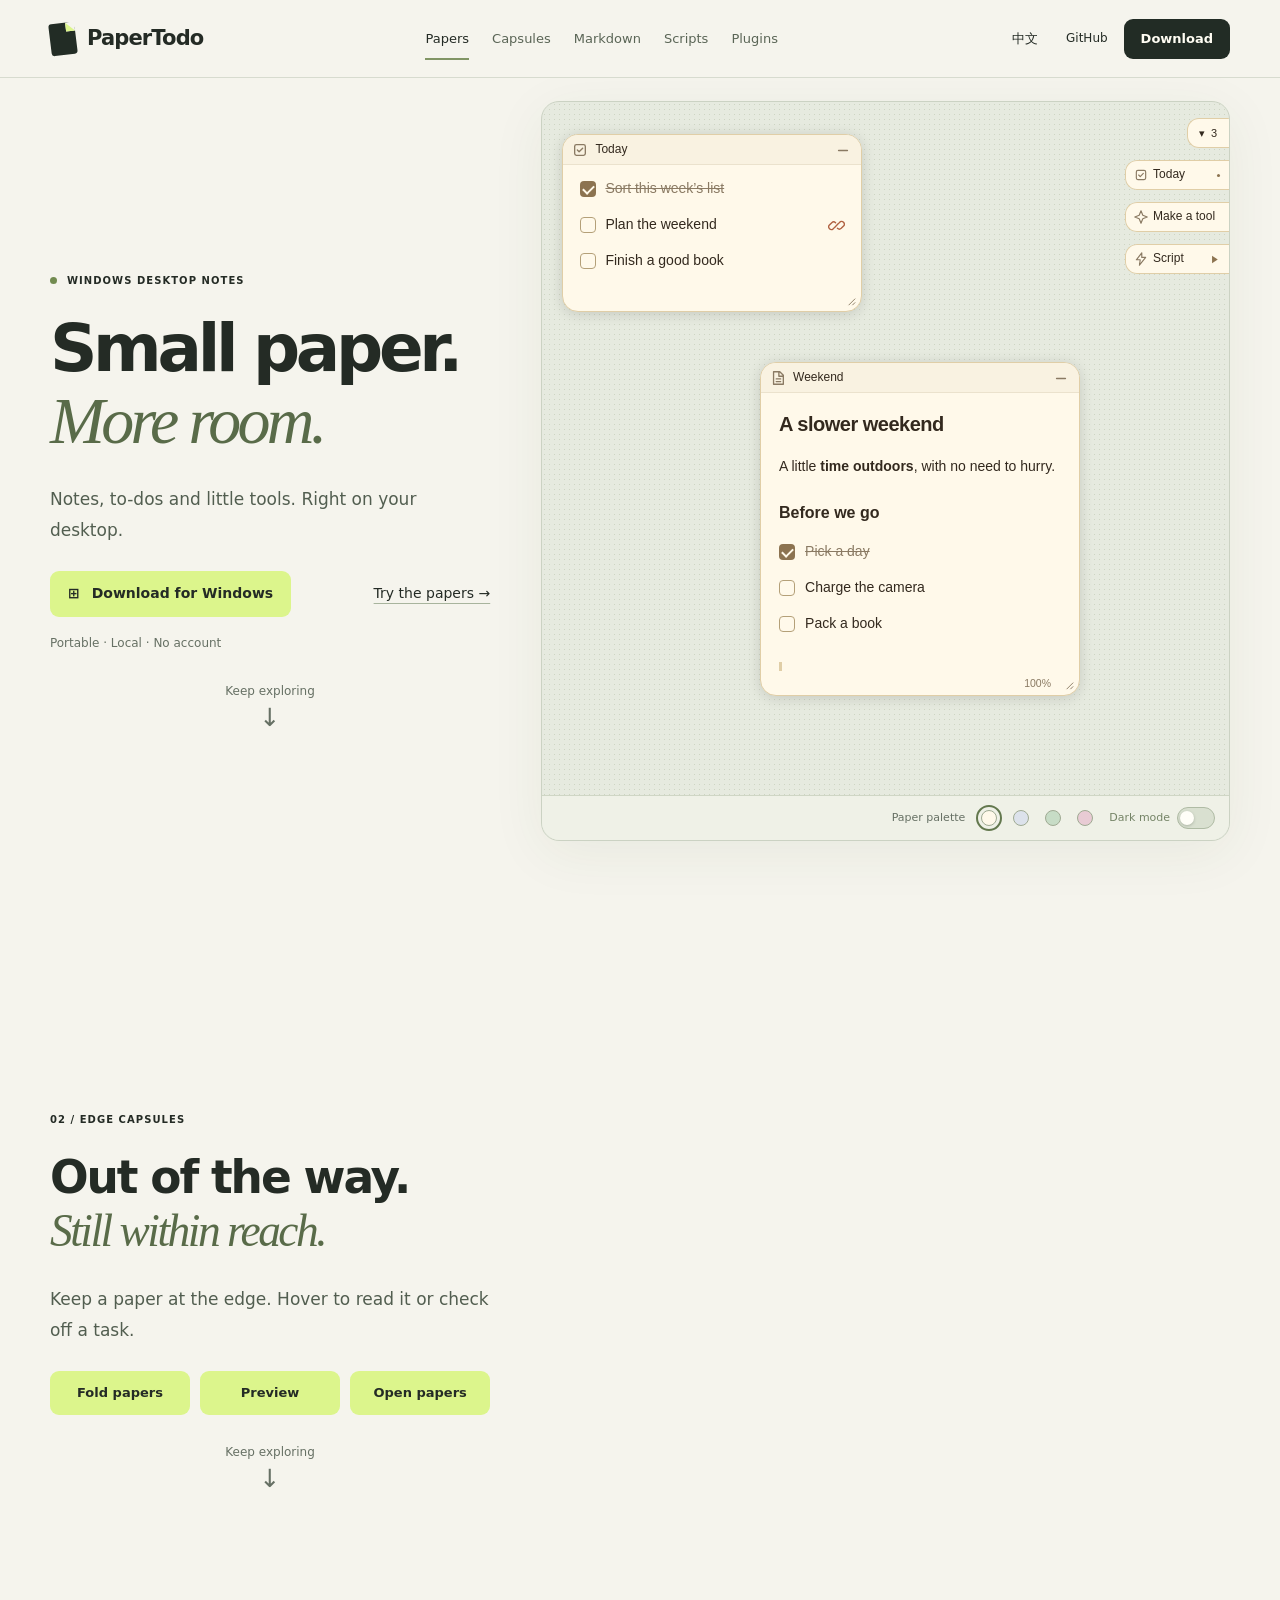
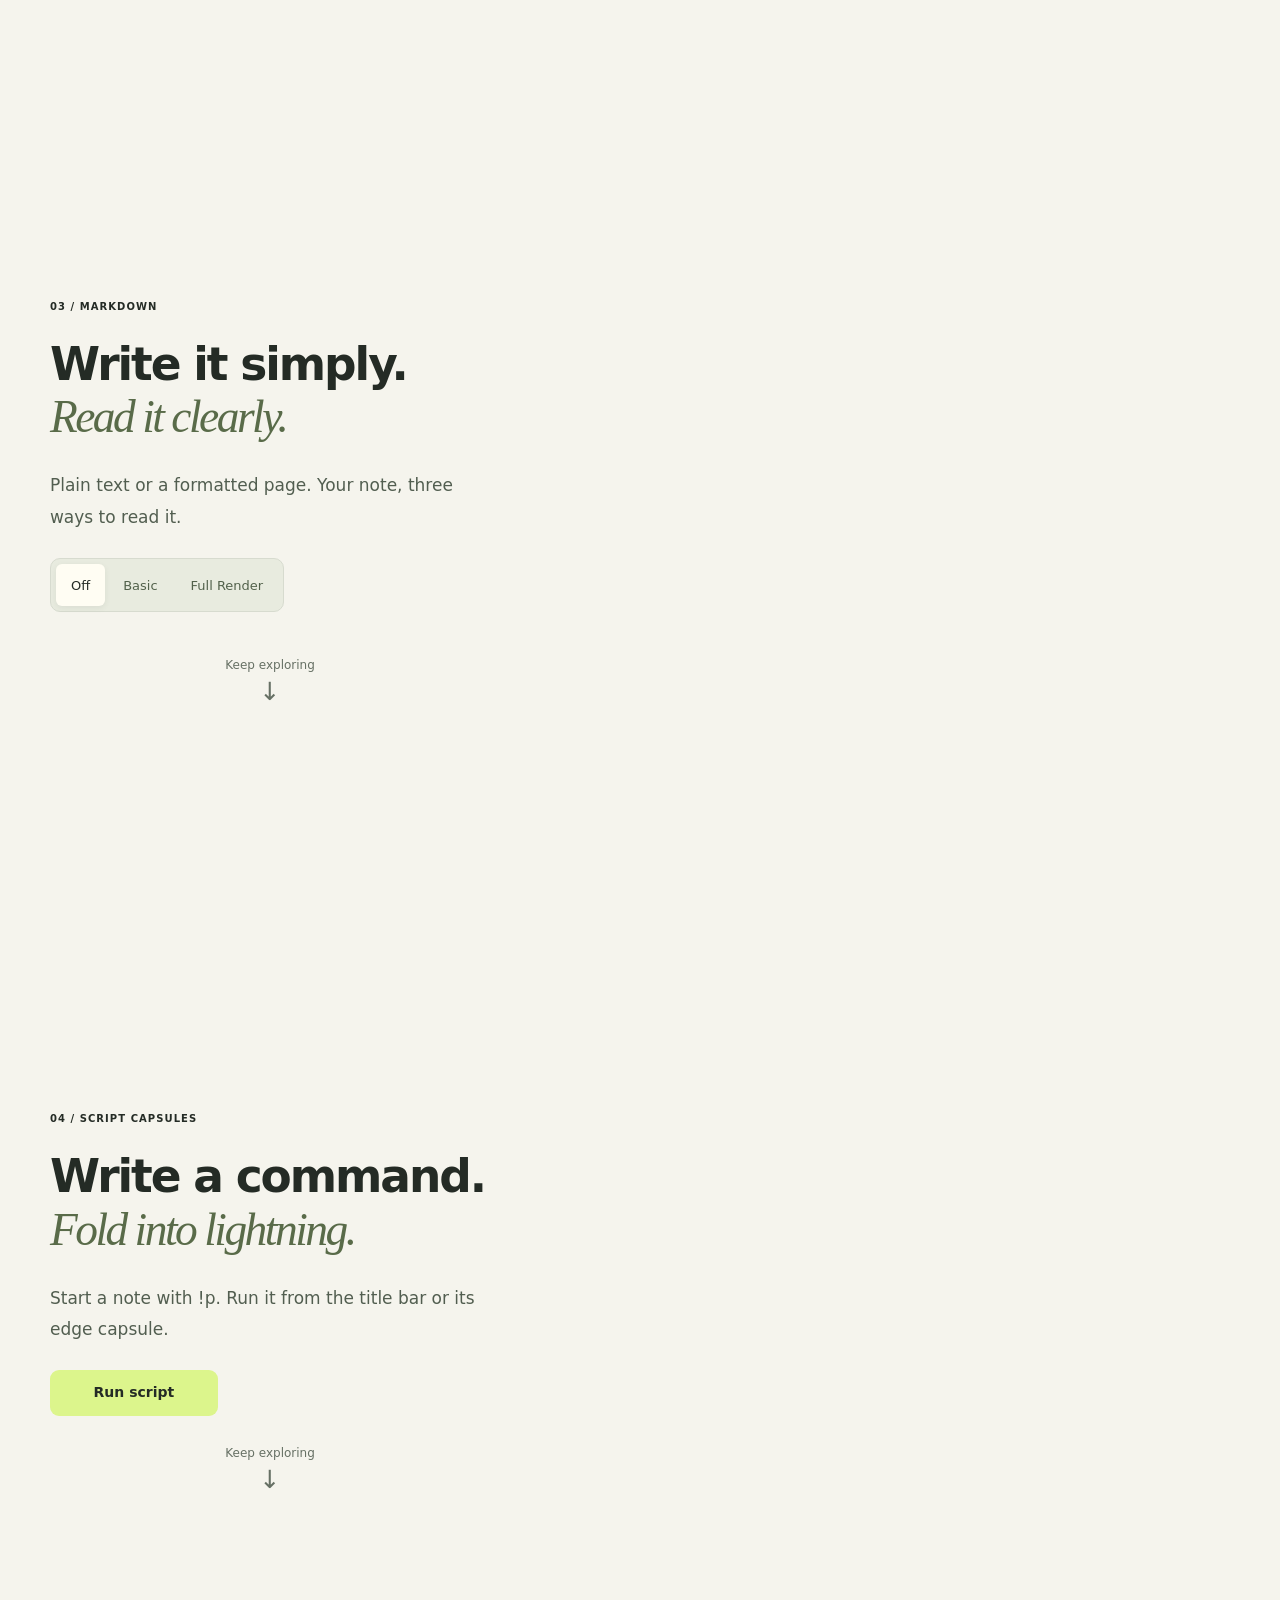
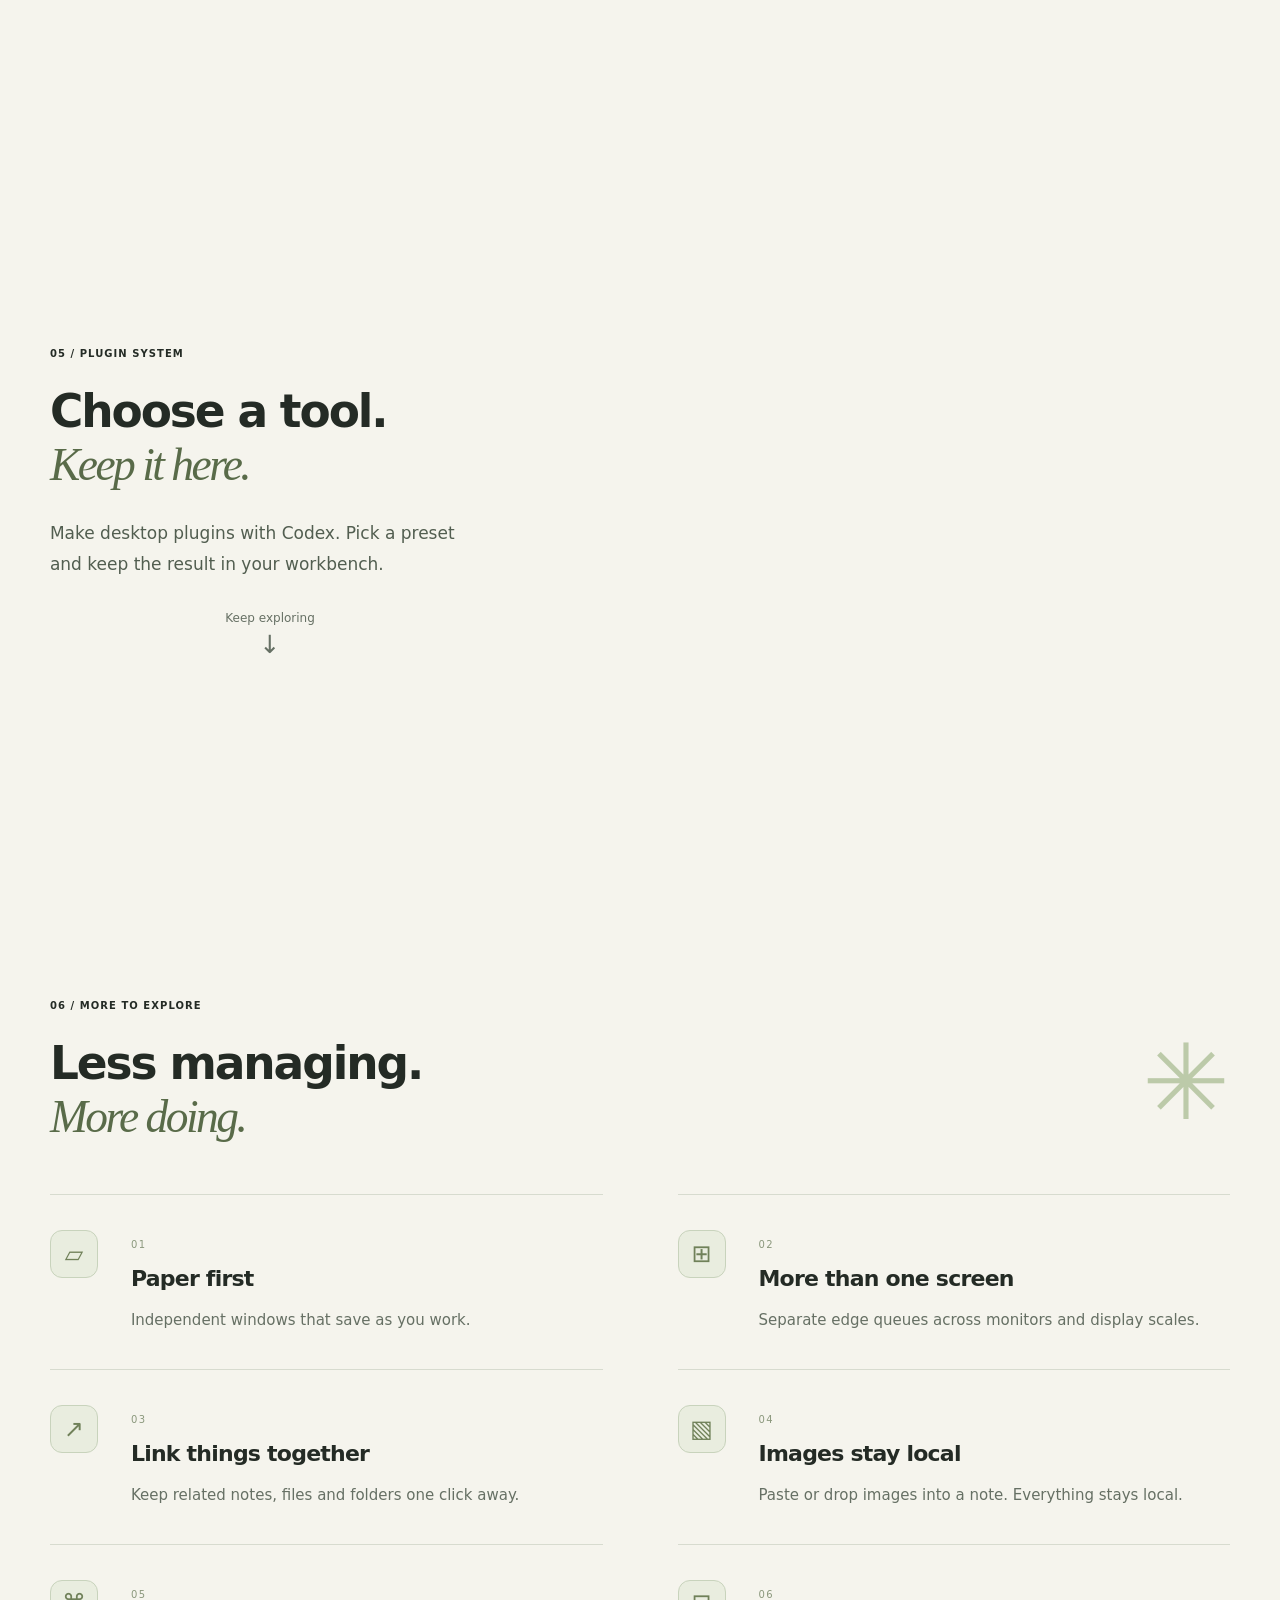
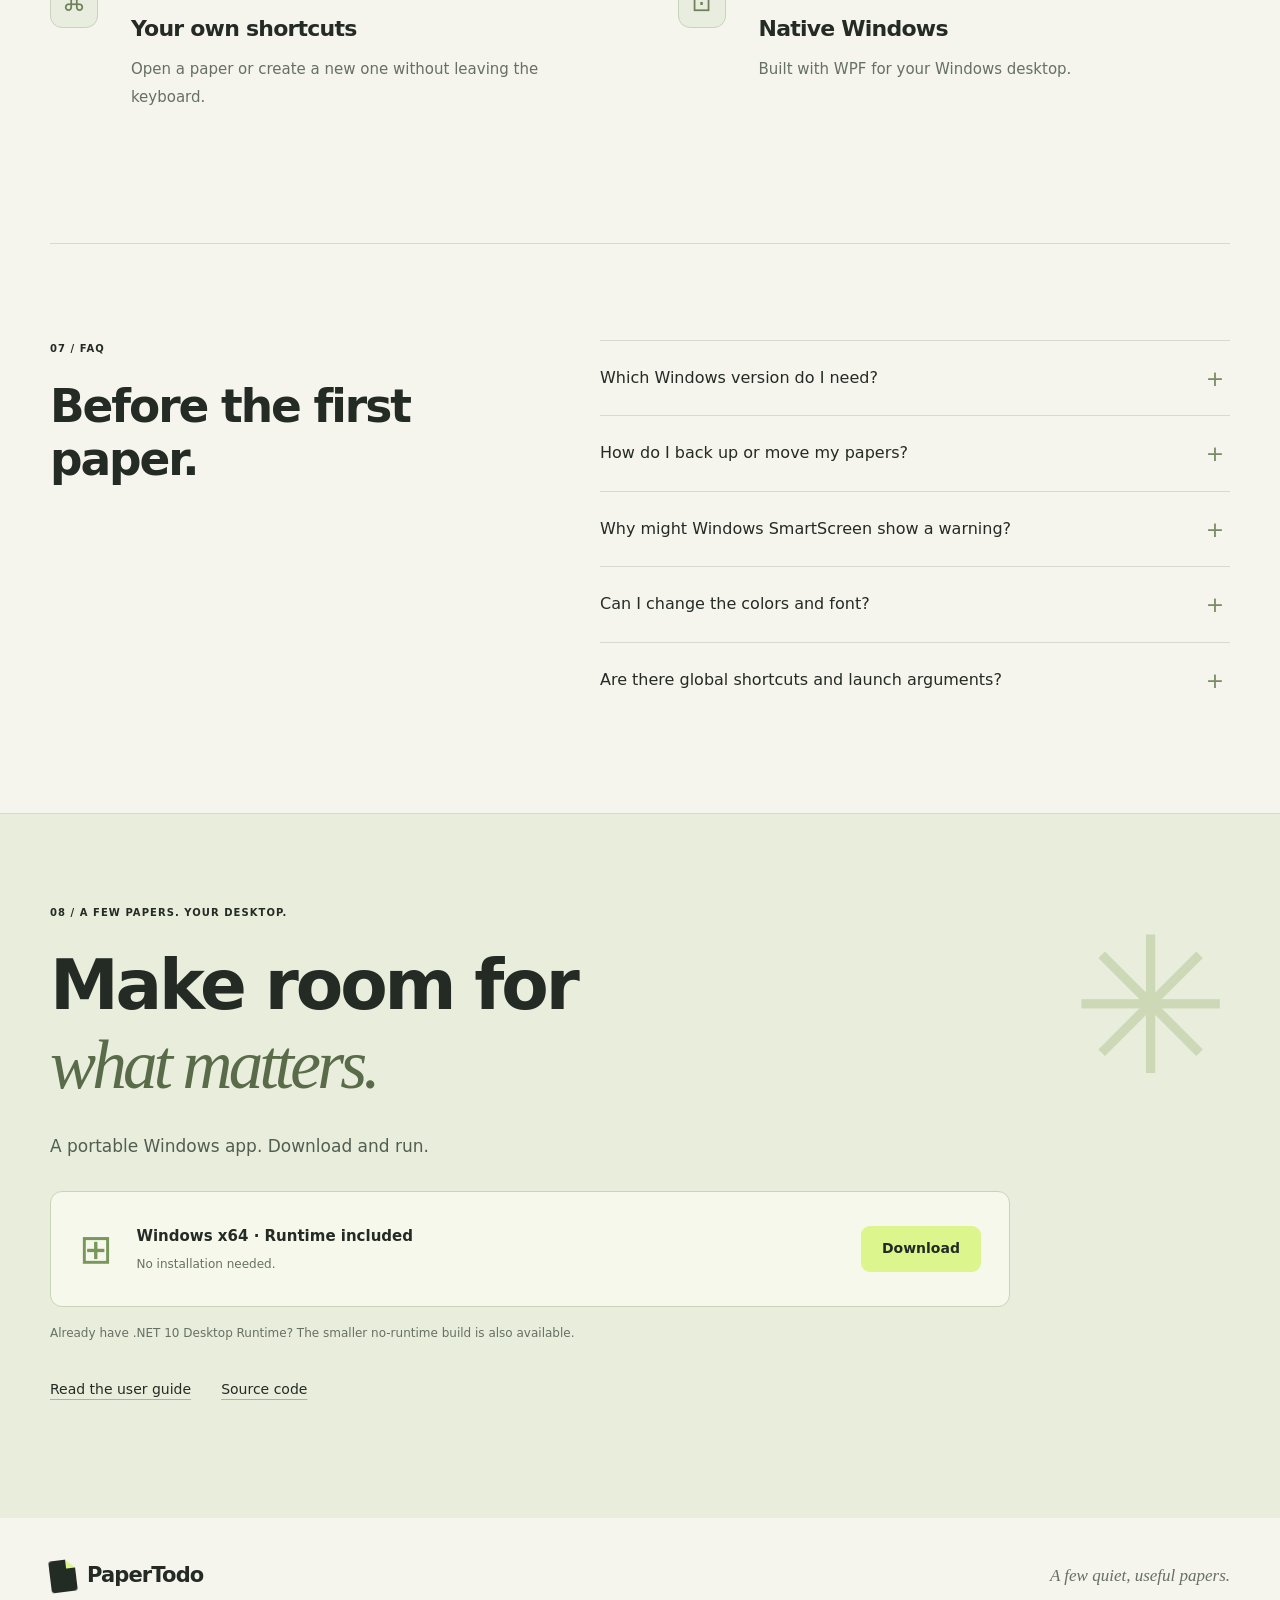
==== commit 212af466: "feat: update website to compact workbench v4" ====
--- a/website/index.html
+++ b/website/index.html
@@ -8,12 +8,12 @@
   <meta property="og:title" content="PaperTodo — Small paper. More room.">
   <meta property="og:description" content="Windows notes, to-dos and little tools. A continuous, hands-on paper story.">
   <meta property="og:type" content="website">
-  <meta property="og:image" content="assets/share-preview.jpg">
+  <meta property="og:image" content="assets/share-workbench.jpg">
   <meta property="og:image:alt" content="PaperTodo's paper-colored website with interactive desktop notes and a to-do paper.">
   <meta name="twitter:card" content="summary_large_image">
   <meta name="referrer" content="strict-origin-when-cross-origin">
   <meta http-equiv="Content-Security-Policy" content="default-src 'self'; script-src 'self'; style-src 'self' 'unsafe-inline'; img-src 'self' data:; connect-src 'none'; object-src 'none'; base-uri 'self'; form-action 'none'">
-  <title>PaperTodo — Windows notes, to-dos &amp; little tools</title>
+  <title>PaperTodo — Windows notes, to-dos &amp; plugins</title>
   <link rel="icon" type="image/svg+xml" href="assets/mark.svg">
   <link rel="stylesheet" href="assets/playground.css">
   <script type="module" src="assets/playground.mjs"></script>
@@ -22,111 +22,139 @@
   <a class="skip-link" href="#main" data-t="skip">Skip to content</a>
   <header class="site-header">
     <div class="nav shell">
-      <a class="brand" href="#overview"><span class="brand-mark" aria-hidden="true"></span><span>PaperTodo<small data-t="brandTagline">SMALL PAPER. MORE ROOM.</small></span></a>
+      <a class="brand" href="#overview"><span class="brand-mark" aria-hidden="true"></span><span>PaperTodo</span></a>
       <button id="menu-toggle" class="quiet menu-toggle" type="button" aria-expanded="false" aria-controls="navigation" data-t="menu">Menu</button>
       <nav id="navigation" aria-label="Main navigation" data-label="navLabel">
-        <a href="#overview" data-t="navPapers">Papers</a><a href="#capsules" data-t="navCapsules">Capsules</a><a href="#markdown" data-t="navMarkdown">Markdown</a><a href="#scripts" data-t="navScripts">Scripts</a><a href="#studio" data-t="navStudio">Extensions</a>
+        <a href="#overview" data-t="navPapers">Papers</a><a href="#capsules" data-t="navCapsules">Capsules</a><a href="#markdown" data-t="navMarkdown">Markdown</a><a href="#scripts" data-t="navScripts">Scripts</a><a href="#studio" data-t="navStudio">Plugins</a>
       </nav>
-      <div class="nav-actions"><button id="language" class="quiet" type="button" aria-label="切换到中文">中文</button><a class="github-link" href="https://github.com/snownico0722/PaperTodo" aria-label="GitHub">GitHub ↗</a><a class="button compact" href="#download" data-t="getApp">Download ↗</a></div>
+      <div class="nav-actions"><button id="language" class="quiet" type="button" aria-label="切换到中文">中文</button><a class="github-link" href="https://github.com/snownico0722/PaperTodo" aria-label="GitHub">GitHub</a><a class="button compact" href="#download" data-t="getApp">Download</a></div>
     </div>
   </header>
   <main id="main">
-    <div class="story shell">
+    <div class="story shell" id="story">
+      <nav class="chapter-tabs" aria-label="Demo chapters" data-label="chaptersLabel">
+        <a href="#overview" data-chapter-link="overview" data-t="navPapers">Papers</a>
+        <a href="#capsules" data-chapter-link="capsules" data-t="navCapsules">Capsules</a>
+        <a href="#markdown" data-chapter-link="markdown" data-t="navMarkdown">Markdown</a>
+        <a href="#scripts" data-chapter-link="scripts" data-t="navScripts">Scripts</a>
+        <a href="#studio" data-chapter-link="studio" data-t="navStudio">Plugins</a>
+      </nav>
       <div class="story-copy">
         <section id="overview" class="chapter hero" data-chapter="overview" aria-labelledby="hero-title">
           <div class="chapter-copy">
-            <p class="eyebrow"><span class="status-dot" aria-hidden="true"></span><span data-t="eyebrow">WINDOWS DESKTOP NOTES · TO-DOS · LITTLE TOOLS</span></p>
-            <h1 id="hero-title"><span data-t="hero1">Small paper.</span><em data-t="hero2">More room.</em></h1>
-            <p class="lead" data-t="heroLead">A thought to keep. A task to finish. A little tool that fits the way you work. Put them on your Windows desktop, not behind another app.</p>
-            <div class="actions"><a class="button primary" href="https://github.com/snownico0722/PaperTodo/releases/latest"><span class="windows-mark" aria-hidden="true">⊞</span><span data-t="downloadWindows">Download for Windows</span><span aria-hidden="true">↗</span></a><button type="button" class="text-link" id="try-demo" data-t="tryDemo">Try the papers ↓</button></div>
-            <p class="small" data-t="heroFoot">Portable · Local files · No account needed</p>
-            <div class="hero-note"><span aria-hidden="true">✳</span><p data-t="heroAside">A few quiet papers. Not another dashboard.</p></div>
-            <a class="scroll-cue" href="#capsules"><span aria-hidden="true">↓</span><span data-t="scrollCue">Scroll to see the same papers fold, preview, and read.</span></a>
+            <div class="chapter-heading"><span class="chapter-step" aria-hidden="true">01</span><p class="eyebrow"><span class="status-dot" aria-hidden="true"></span><span data-t="eyebrow">WINDOWS DESKTOP NOTES</span></p>
+            <h1 id="hero-title"><span data-t="hero1">Small paper.</span><em data-t="hero2">More room.</em></h1></div>
+            <p class="lead" data-t="heroLead">Notes, to-dos and little tools. Right on your desktop.</p>
+            <div class="actions"><a class="button primary" href="https://github.com/snownico0722/PaperTodo/releases/latest"><span aria-hidden="true">⊞</span><span data-t="downloadWindows">Download for Windows</span></a><button type="button" class="text-link" id="try-demo" data-t="tryDemo">Try the papers →</button></div>
+            <p class="small" data-t="heroFoot">Portable · Local · No account</p>
+            <a class="scroll-cue" href="#capsules"><span data-t="scrollCue">Keep exploring</span><span aria-hidden="true">↓</span></a>
           </div>
-          <div class="scene mobile-scene" data-scene="overview"></div>
         </section>
         <section id="capsules" class="chapter" data-chapter="capsules" aria-labelledby="capsule-title">
           <div class="chapter-copy">
-            <p class="eyebrow" data-t="capsuleEyebrow">02 / CLOSE, EVEN WHEN CLOSED</p>
-            <h2 id="capsule-title"><span data-t="capsule1">Out of the way.</span><em data-t="capsule2">Still within reach.</em></h2>
-            <p class="lead" data-t="capsuleLead">Fold a paper to the edge. Hover to peek inside. Check a task without bringing the whole window back.</p>
-            <ol class="instructions"><li><span data-t="capStep1">Fold a paper with its top-right button.</span></li><li><span data-t="capStep2">Hover a capsule — or tap it on a touch screen.</span></li><li><span data-t="capStep3">Check a task in the preview. Open the full paper when you need it.</span></li></ol>
-            <div class="actions"><button class="button primary" type="button" data-action="fold-all" data-t="foldBoth">Fold the papers</button><button class="text-link" type="button" data-action="preview-todo" data-t="previewTodo">Try the to-do preview</button></div>
-            <p class="small" data-t="capFoot">The master capsule folds the queue, not its contents.</p>
+            <div class="chapter-heading"><span class="chapter-step" aria-hidden="true">02</span><p class="eyebrow" data-t="capsuleEyebrow">02 / EDGE CAPSULES</p>
+            <h2 id="capsule-title"><span data-t="capsule1">Out of the way.</span><em data-t="capsule2">Still within reach.</em></h2></div>
+            <p class="lead" data-t="capsuleLead">Keep a paper at the edge. Hover to read it or check off a task.</p>
+            <div class="actions capsule-actions"><button class="button primary" type="button" data-action="fold-all" data-t="foldBoth">Fold papers</button><button class="button primary" type="button" data-action="preview-todo" data-t="previewTodo">Preview</button><button class="button primary" type="button" data-action="open-all" data-t="openAll">Open papers</button></div>
+            <a class="scroll-cue" href="#markdown"><span data-t="scrollCue">Keep exploring</span><span aria-hidden="true">↓</span></a>
           </div>
-          <div class="scene mobile-scene" data-scene="capsules"></div>
         </section>
         <section id="markdown" class="chapter" data-chapter="markdown" aria-labelledby="markdown-title">
           <div class="chapter-copy">
-            <p class="eyebrow" data-t="mdEyebrow">03 / THE SAME NOTE, THREE WAYS</p>
-            <h2 id="markdown-title"><span data-t="md1">Write it simply.</span><em data-t="md2">Read it clearly.</em></h2>
-            <p class="lead" data-t="mdLead">Your text stays yours. Compare Off, Basic, and Full Render on the very same note — including clickable task boxes in Full Render.</p>
+            <div class="chapter-heading"><span class="chapter-step" aria-hidden="true">03</span><p class="eyebrow" data-t="mdEyebrow">03 / MARKDOWN</p>
+            <h2 id="markdown-title"><span data-t="md1">Write it simply.</span><em data-t="md2">Read it clearly.</em></h2></div>
+            <p class="lead" data-t="mdLead">Plain text or a formatted page. Your note, three ways to read it.</p>
             <div class="mode-switch" role="group" aria-label="Markdown"><button type="button" data-mode="off" aria-pressed="false" data-t="off">Off</button><button type="button" data-mode="basic" aria-pressed="true" data-t="basic">Basic</button><button type="button" data-mode="full" aria-pressed="false" data-t="full">Full Render</button></div>
-            <p class="small" data-t="mdHint">This comparison control belongs to the website. In the app, find these modes in Settings → Notes.</p>
-            <p class="margin-note" data-t="mdFoot">Scroll away and your previous folded state returns. Edits and manual mode choices stay.</p>
+            <a class="scroll-cue" href="#scripts"><span data-t="scrollCue">Keep exploring</span><span aria-hidden="true">↓</span></a>
           </div>
-          <div class="scene mobile-scene" data-scene="markdown"></div>
+        </section>
+        <section id="scripts" class="chapter" data-chapter="scripts" aria-labelledby="script-title">
+          <div class="chapter-copy">
+            <div class="chapter-heading"><span class="chapter-step" aria-hidden="true">04</span><p class="eyebrow" data-t="scriptEyebrow">04 / SCRIPT CAPSULES</p>
+            <h2 id="script-title"><span data-t="script1">Write a command.</span><em data-t="script2">Fold into lightning.</em></h2></div>
+            <p class="lead" data-t="scriptLead">Start a note with !p. Fold it into a capsule, then click to run.</p>
+            <div class="actions"><button type="button" class="button primary script-cycle" id="script-next" data-script="next" data-t="scriptRun">Run script</button></div>
+            <a class="scroll-cue" href="#studio"><span data-t="scrollCue">Keep exploring</span><span aria-hidden="true">↓</span></a>
+          </div>
+        </section>
+        <section id="studio" class="chapter" data-chapter="studio" aria-labelledby="studio-title">
+          <div class="chapter-copy">
+            <div class="chapter-heading"><span class="chapter-step" aria-hidden="true">05</span><p class="eyebrow" data-t="studioEyebrow">05 / PLUGIN SYSTEM</p>
+            <h2 id="studio-title"><span data-t="studio1">Describe it.</span><em data-t="studio2">Keep it here.</em></h2></div>
+            <p class="lead" data-t="studioLead">Turn a small need into a desktop tool with Codex.</p>
+            <button id="make-again" type="button" class="button primary" data-t="makeAgain" hidden>Make another ↗</button>
+            <a class="scroll-cue" href="#features"><span data-t="scrollCue">Keep exploring</span><span aria-hidden="true">↓</span></a>
+          </div>
         </section>
       </div>
-      <aside class="desktop-stage"><div class="stage-sticky"><div class="scene" id="desktop-scene" data-scene="shared"></div><div class="stage-caption"><span data-t="sceneCaption">Same papers. One continuous story.</span><span class="chapter-position" aria-hidden="true">01 — 03</span></div></div></aside>
+      <aside class="desktop-stage" aria-label="Shared workbench" data-label="sceneLabel">
+        <div class="stage-sticky">
+          <div id="desktop-scene" class="scene" data-palette="warm" data-dark="false" data-view="desktop" data-chapter="overview" data-ready="false">
+            <div class="scene-canvas" id="workbench-canvas">
+              <div class="paper-deck" id="paper-deck">
+                <article id="todo-paper" class="paper" data-paper-id="todo" aria-labelledby="todo-title">
+                  <header class="paper-header" tabindex="0" data-drag-handle data-label="dragPaper"><span class="paper-type" data-icon="todo" aria-hidden="true"></span><h3 id="todo-title" data-t="today">Today</h3><button type="button" class="icon-button" data-action="fold" data-paper="todo" data-label="fold" aria-label="Fold paper" data-icon="fold"></button></header>
+                  <div class="paper-body" id="todo-body"></div><span id="todo-count" class="sr-only" role="status"></span>
+                <div class="paper-resize-edge edge-e" data-resize="e" aria-hidden="true"></div><div class="paper-resize-edge edge-s" data-resize="s" aria-hidden="true"></div><button class="paper-resize" type="button" data-resize="se" data-label="resizePaper" aria-label="Resize paper · arrow keys adjust"><svg viewBox="0 0 16 16" aria-hidden="true"><path d="m6 13 7-7m-3 7 3-3"/></svg></button></article>
+                <article id="note-paper" class="paper" data-paper-id="note" aria-labelledby="note-title">
+                  <header class="paper-header" tabindex="0" data-drag-handle data-label="dragPaper"><span class="paper-type" data-icon="note" aria-hidden="true"></span><h3 id="note-title" data-t="noteTitle">Weekend</h3><button type="button" class="icon-button" data-action="fold" data-paper="note" data-label="fold" aria-label="Fold paper" data-icon="fold"></button></header>
+                  <div class="paper-body" id="note-body" tabindex="0" data-label="noteContent" aria-label="Note content"></div><div class="paper-footer"><span id="note-mode" class="sr-only">Full Render</span><span>100%</span></div>
+                <div class="paper-resize-edge edge-e" data-resize="e" aria-hidden="true"></div><div class="paper-resize-edge edge-s" data-resize="s" aria-hidden="true"></div><button class="paper-resize" type="button" data-resize="se" data-label="resizePaper" aria-label="Resize paper · arrow keys adjust"><svg viewBox="0 0 16 16" aria-hidden="true"><path d="m6 13 7-7m-3 7 3-3"/></svg></button></article>
+                <article id="plugin-paper" class="paper" data-paper-id="plugin" aria-labelledby="tool-title" hidden>
+                  <header class="paper-header" tabindex="0" data-drag-handle data-label="dragPaper"><span class="paper-type" data-icon="tool" aria-hidden="true"></span><h3 id="tool-title"></h3><button type="button" class="icon-button" data-action="fold" data-paper="plugin" data-label="fold" aria-label="Fold paper" data-icon="fold"></button></header>
+                  <div class="paper-body" id="plugin-home"></div>
+                <div class="paper-resize-edge edge-e" data-resize="e" aria-hidden="true"></div><div class="paper-resize-edge edge-s" data-resize="s" aria-hidden="true"></div><button class="paper-resize" type="button" data-resize="se" data-label="resizePaper" aria-label="Resize paper · arrow keys adjust"><svg viewBox="0 0 16 16" aria-hidden="true"><path d="m6 13 7-7m-3 7 3-3"/></svg></button></article>
+              </div>
+              <div id="script-surface" class="script-surface" hidden>
+                <article id="script-editor" data-move-id="script" class="paper script-paper" aria-labelledby="script-name">
+                  <header class="paper-header" tabindex="0" data-drag-handle data-label="dragPaper"><span class="paper-type" data-icon="note" aria-hidden="true"></span><h3 id="script-name" data-t="scriptTitle">A small hello</h3><button type="button" class="icon-button" data-script="run" data-label="scriptRun" aria-label="Run the demo" data-icon="play"></button><button type="button" class="icon-button" data-script="fold" data-label="scriptFold" aria-label="Fold into a capsule" data-icon="fold"></button></header>
+                  <div class="script-body"><div class="code-label"><span>PowerShell</span><span>01—03</span></div><pre><code><span class="code-accent">!p</span>
+$message = "Hello, PaperTodo."
+Write-Output $message</code></pre></div>
+                <div class="paper-resize-edge edge-e" data-resize="e" aria-hidden="true"></div><div class="paper-resize-edge edge-s" data-resize="s" aria-hidden="true"></div><button class="paper-resize" type="button" data-resize="se" data-label="resizePaper" aria-label="Resize paper · arrow keys adjust"><svg viewBox="0 0 16 16" aria-hidden="true"><path d="m6 13 7-7m-3 7 3-3"/></svg></button></article>
+                <div id="script-result" class="terminal" hidden><div class="terminal-bar"><span>&gt;_</span><span data-t="scriptResult">powershell</span><span aria-hidden="true">●</span></div><pre><span id="script-output" role="status" aria-live="polite">Hello, PaperTodo.</span><span class="terminal-caret" aria-hidden="true">▍</span></pre><div class="terminal-actions"><button type="button" data-script="close" data-t="scriptClose">Close</button><button type="button" data-script="back" data-t="scriptBack">Back to the paper</button></div></div>
+              </div>
+              <section id="maker" class="maker" aria-label="Make a tool in this workbench" data-label="makerLabel" hidden>
+                <div class="maker-heading"><span class="maker-symbol" aria-hidden="true">&gt;_</span><div><h3 data-t="promptLabel">Make a little tool</h3></div><button id="maker-back" class="quiet" type="button" data-t="backDesktop">Back</button></div>
+                <p id="demo-disclosure" class="demo-disclosure" data-t="disclosure">Local preset demo · no live Codex call.</p>
+                <form id="build-form"><div class="recipes" role="group" data-label="recipesLabel" aria-label="Choose a tool"><button type="button" data-recipe="focus" aria-pressed="true" data-t="focusName">Focus timer</button><button type="button" data-recipe="habits" aria-pressed="false" data-t="habitsName">Habit tracker</button><button type="button" data-recipe="converter" aria-pressed="false" data-t="converterName">Unit converter</button></div><p id="recipe-description" class="recipe-description" aria-live="polite"></p><div class="maker-input-actions"><button id="build" type="submit" class="button primary" data-t="build">Make it ↗</button></div><p id="prompt-error" role="alert"></p></form>
+                <div id="pipeline" class="pipeline" aria-busy="false"><div class="pipeline-head"><span id="build-status" role="status"></span><button id="cancel-build" type="button" class="quiet" hidden data-t="cancel">Cancel</button></div><progress id="build-progress" max="3" value="0" data-label="assemblyProgress" aria-label="Demo assembly progress"></progress><ol id="build-steps"><li data-t="step1">Match</li><li data-t="step2">Build</li><li data-t="step3">Ready</li></ol></div>
+              </section>
+              <div id="capsule-rail" class="capsule-rail" aria-label="Paper queue" data-label="queue" hidden><button id="queue-toggle" class="queue-toggle" type="button" aria-expanded="true" aria-controls="capsule-items" data-label="queueToggle" aria-label="Show or hide sidebar"><span id="queue-glyph" aria-hidden="true">▾</span><span id="queue-count">3</span></button><div id="capsule-items"></div></div>
+              <aside id="preview-card" class="preview-card" role="region" data-label="previewLabel" aria-label="Capsule preview" hidden><header class="preview-head"><button id="preview-open" class="preview-title-button" type="button" data-label="open"><strong id="preview-title"></strong></button><span id="preview-count"></span><button id="preview-script-run" type="button" class="icon-button" data-script="run" data-label="scriptRun" aria-label="Run the demo" data-icon="play" hidden></button></header><div id="preview-body" class="preview-body"></div><button id="preview-close" type="button" class="preview-retract" data-label="closePreview" aria-label="Retract preview"><svg viewBox="0 0 18 18" aria-hidden="true"><path d="m7 5 4 4-4 4"/></svg></button></aside>
+            </div>
+            <div class="scene-bottom">
+              <div class="appearance" role="group" data-label="paletteLabel" aria-label="Paper palette">
+                <span class="small" data-t="paletteLabel">Paper palette</span>
+                <div class="swatches">
+                  <button type="button" data-palette-choice="warm" data-label="warm" aria-label="Warm Paper" aria-pressed="true"><i style="--swatch:#fff9ea"></i></button>
+                  <button type="button" data-palette-choice="ink" data-label="ink" aria-label="Ink" aria-pressed="false"><i style="--swatch:#dce2eb"></i></button>
+                  <button type="button" data-palette-choice="forest" data-label="forest" aria-label="Forest" aria-pressed="false"><i style="--swatch:#c7dcc6"></i></button>
+                  <button type="button" data-palette-choice="rose" data-label="rose" aria-label="Rosy" aria-pressed="false"><i style="--swatch:#e8cbd4"></i></button>
+                </div>
+                <label class="theme-switch"><span data-t="darkMode">Dark mode</span><input id="dark-toggle" type="range" min="0" max="1" step="1" value="0" data-label="darkMode" aria-label="Dark mode" aria-valuetext="Light"></label>
+              </div>
+            </div>
+          </div>
+          <div class="mobile-chapter-controls"><button type="button" class="quiet" id="previous-chapter" data-t="previousChapter">← Previous</button><button type="button" class="quiet" id="next-chapter" data-t="nextChapter">Next chapter →</button></div>
+        </div>
+      </aside>
     </div>
-    <div class="story-divider shell" aria-hidden="true"><span>A THOUGHT.</span><span>↓</span><span>A TASK.</span><span>↓</span><span>A LITTLE POSSIBILITY.</span><span>✳</span></div>
-
-    <section id="scripts" class="section shell split-section" data-chapter="scripts" aria-labelledby="script-title">
-      <div class="section-copy"><p class="eyebrow" data-t="scriptEyebrow">04 / FROM A NOTE TO AN ACTION</p><h2 id="script-title"><span data-t="script1">Write a command.</span><em data-t="script2">Fold into lightning.</em></h2><p class="lead" data-t="scriptLead">Begin a note with !p or !power. On the desktop, its lightning capsule runs PowerShell; right-click returns to editing.</p><p data-t="scriptSide">Scripts remain ordinary text notes. Reuse a persistent PowerShell process, or link a script to a to-do row in the desktop app.</p><p class="safety-note"><span aria-hidden="true">ⓘ</span><span data-t="scriptSafety">Browser simulation only. This page never runs PowerShell on your computer.</span></p></div>
-      <div class="script-stage themed" data-palette="warm" data-dark="false">
-        <div class="demo-label"><span data-t="scriptPath">NOTE → LIGHTNING CAPSULE → RESULT</span><span aria-hidden="true">↗</span></div>
-        <div id="script-editor" class="paper script-paper">
-          <div class="paper-header"><span class="paper-type" aria-hidden="true">⌁</span><span class="paper-name" data-t="scriptTitle">A small hello</span><button type="button" class="icon-button" data-script="fold" data-label="scriptFold" aria-label="Fold into a capsule">−</button></div>
-          <div class="script-body"><div class="code-label"><span>PowerShell</span><span>01—03</span></div><pre><code><span class="code-accent">!p</span>
-$message = "Hello, PaperTodo."
-Write-Output $message</code></pre><p class="small" data-t="scriptSafety">Browser simulation only. This page never runs PowerShell on your computer.</p></div>
-          <div class="paper-footer"><button class="button" type="button" data-script="fold" data-t="scriptFold">Fold into a capsule</button></div>
-        </div>
-        <div id="script-capsule-stage" class="script-capsule-stage" hidden><p class="small" data-t="scriptPath">NOTE → LIGHTNING CAPSULE → RESULT</p><button id="lightning" type="button" class="lightning" data-script="run"><span class="lightning-icon" aria-hidden="true">ϟ</span><span data-t="scriptTitle">A small hello</span><span aria-hidden="true">↗</span></button><p data-t="scriptRun">Run the demo</p><button type="button" class="text-link" data-script="back" data-t="scriptBack">Back to the note</button></div>
-        <div id="script-result" hidden><div class="terminal"><div class="terminal-bar"><span data-t="scriptResult">DEMO RESULT</span><span aria-hidden="true">● ● ●</span></div><pre><code>&gt; Write-Output $message
-<span class="terminal-output" data-t="scriptOutput">Hello, PaperTodo.</span>
-
-<span class="terminal-ok">✓ Exit 0 · SIMULATION</span></code></pre></div><p data-t="scriptResultNote">A note became an action. Your actual desktop scripts can do your own work.</p><div class="actions"><button type="button" class="button" data-script="run" data-t="scriptReplay">Run again</button><button type="button" class="text-link" data-script="back" data-t="scriptBack">Back to the note</button></div></div>
-      </div>
-    </section>
-
-    <section id="studio" class="section shell" data-chapter="studio" aria-labelledby="studio-title">
-      <div class="section-heading"><div><p class="eyebrow" data-t="studioEyebrow">05 / MAKE THE MISSING PIECE</p><h2 id="studio-title"><span data-t="studio1">A little need.</span><em data-t="studio2">Your own little tool.</em></h2></div><p class="lead" data-t="studioLead">A focus timer, a daily ritual, a checklist. Try the idea-to-tool flow here, then explore real PaperTodo plugin development.</p></div>
-      <div class="studio">
-        <div class="brief-panel">
-          <div class="studio-label"><span aria-hidden="true">✳</span><span data-t="studioName">PaperTodo / template workbench</span><span class="demo-badge" data-t="demoBadge">SIMULATION</span></div>
-          <form id="build-form"><label for="prompt" data-t="promptLabel">What would you like to make?</label><textarea id="prompt" name="prompt" maxlength="500" rows="4" aria-describedby="demo-disclosure prompt-error" spellcheck="false"></textarea><div class="prompt-meta"><span data-t="promptShortcut">Ctrl / ⌘ + Enter to generate</span><span id="char-count">0 / 500</span></div><div class="recipes"><button type="button" data-recipe="focus" aria-pressed="true" data-t="focusName">Focus timer</button><button type="button" data-recipe="habits" aria-pressed="false" data-t="habitsName">Habit tracker</button><button type="button" data-recipe="checklist" aria-pressed="false" data-t="checklistName">Checklist</button></div><p id="prompt-error" role="alert"></p><button id="build" class="button build-button" type="submit"><span data-t="build">Generate a demo</span><span aria-hidden="true">↗</span></button></form>
-          <div id="pipeline" class="pipeline" aria-busy="false"><div class="pipeline-head"><span id="build-status" role="status" data-t="buildIdle">Choose a template, or describe one.</span><button id="cancel-build" class="quiet" type="button" hidden data-t="cancel">Cancel</button></div><progress id="build-progress" max="3" value="0" aria-label="Template assembly progress"></progress><ol><li data-t="step1">Match a supported template</li><li data-t="step2">Assemble its controls</li><li data-t="step3">Ready to try</li></ol></div>
-          <p id="demo-disclosure" class="demo-disclosure" data-t="disclosure">Three local templates. No GPT call; your prompt is not sent to a server.</p>
-        </div>
-        <div class="preview-panel themed" data-palette="warm" data-dark="false">
-          <div class="preview-toolbar"><div class="preview-tabs" role="group" aria-label="Preview or source"><button id="preview-tab" type="button" aria-pressed="true" data-t="preview">Preview</button><button id="source-tab" type="button" aria-pressed="false" data-t="source">Source</button></div><span class="local-badge"><i class="status-dot" aria-hidden="true"></i><span data-t="local">LOCAL TEMPLATE</span></span></div>
-          <div id="preview-stage"><div id="empty-preview" class="empty-preview"><span class="empty-mark" aria-hidden="true">✳</span><h3 data-t="emptyTitle">Make something small.</h3><p data-t="emptyLead">Pick a template. The result is a working, clickable web tool.</p></div><div id="plugin-preview" hidden></div></div>
-          <div id="source-stage" hidden><p class="small" data-t="sourceHint">This is the exact HTML that Export downloads. The preview stays alive while you read.</p><pre tabindex="0"><code id="source-code"></code></pre></div>
-          <div class="preview-footer"><button id="download-demo" type="button" class="text-link" disabled data-t="export">Export .html ↓</button><button id="install" type="button" class="button" disabled data-t="install">Add to web canvas</button></div><p class="export-disclosure" data-t="exportDisclosure">The export is standalone HTML, not a PaperTodo desktop plugin package.</p>
-        </div>
-      </div>
-      <div class="tool-canvas-wrap themed" data-palette="warm" data-dark="false"><div class="tool-canvas-heading"><h3 data-t="canvasTools">Your web demo canvas</h3><span id="tool-count">0 / 6</span></div><p id="canvas-empty" class="small" data-t="canvasEmpty">Add a generated tool here. Every copy has its own state.</p><div id="tool-canvas" class="tool-canvas"></div></div>
-      <div class="bridge-note"><h3 data-t="bridgeTitle">Beyond this browser demo.</h3><p data-t="bridgeText">PaperTodo can host real plugins with their own content, top-bar actions, capsules, and locally stored data. This workbench illustrates the workflow; it does not install anything into Windows.</p><a class="text-link" href="https://github.com/snownico0722/PaperTodo/blob/main/plugin-samples/README.md" data-t="pluginDocs">Desktop plugin development ↗</a></div>
-    </section>
-
-    <section id="features" class="section shell" aria-labelledby="features-title"><div class="section-heading"><div><p class="eyebrow" data-t="featuresEyebrow">06 / BUILT AROUND YOUR DESKTOP</p><h2 id="features-title"><span data-t="features1">Less managing.</span><em data-t="features2">More doing.</em></h2></div><span class="section-decoration" aria-hidden="true">✳</span></div><div class="feature-grid">
-      <article><span class="feature-symbol" aria-hidden="true">▱</span><div><span class="feature-number">01</span><h3 data-t="feature1Title">Paper first</h3><p data-t="feature1Text">Every to-do and note is its own window. Its content and position save automatically. No main dashboard to manage.</p></div></article>
-      <article><span class="feature-symbol" aria-hidden="true">⊞</span><div><span class="feature-number">02</span><h3 data-t="feature2Title">More than one screen</h3><p data-t="feature2Text">Separate edge queues for each display. Move capsules between edges and monitors, including mixed-DPI setups.</p></div></article>
-      <article><span class="feature-symbol" aria-hidden="true">↗</span><div><span class="feature-number">03</span><h3 data-t="feature3Title">Link things together</h3><p data-t="feature3Text">Open a linked note from a task row. Link files and folders too, or run a linked script when you need it.</p></div></article>
-      <article><span class="feature-symbol" aria-hidden="true">▧</span><div><span class="feature-number">04</span><h3 data-t="feature4Title">Images stay local</h3><p data-t="feature4Text">Paste an image, drop it in, or choose it from the menu. Note images live locally in note-assets.lmdb.</p></div></article>
-      <article><span class="feature-symbol" aria-hidden="true">⌘</span><div><span class="feature-number">05</span><h3 data-t="feature5Title">Your own shortcuts</h3><p data-t="feature5Text">Bind show, hide, toggle, new to-do, and new note. Slots 1–9 open capsules in either edge queue.</p></div></article>
-      <article><span class="feature-symbol" aria-hidden="true">⊡</span><div><span class="feature-number">06</span><h3 data-t="feature6Title">Native Windows</h3><p data-t="feature6Text">Built with WPF, not an Electron or web wrapper. Designed for high-DPI displays, multiple monitors, and touchpad gestures.</p></div></article>
+    <section id="features" class="section shell" aria-labelledby="features-title"><div class="section-heading"><div><p class="eyebrow" data-t="featuresEyebrow">06 / MORE TO EXPLORE</p><h2 id="features-title"><span data-t="features1">Less managing.</span><em data-t="features2">More doing.</em></h2></div><span class="section-decoration" aria-hidden="true">✳</span></div><div class="feature-grid">
+      <article><span class="feature-symbol" aria-hidden="true">▱</span><div><span class="feature-number">01</span><h3 data-t="feature1Title">Paper first</h3><p data-t="feature1Text">Independent windows that save as you work.</p></div></article>
+      <article><span class="feature-symbol" aria-hidden="true">⊞</span><div><span class="feature-number">02</span><h3 data-t="feature2Title">More than one screen</h3><p data-t="feature2Text">Separate edge queues across monitors and display scales.</p></div></article>
+      <article><span class="feature-symbol" aria-hidden="true">↗</span><div><span class="feature-number">03</span><h3 data-t="feature3Title">Link things together</h3><p data-t="feature3Text">Keep related notes, files and folders one click away.</p></div></article>
+      <article><span class="feature-symbol" aria-hidden="true">▧</span><div><span class="feature-number">04</span><h3 data-t="feature4Title">Images stay local</h3><p data-t="feature4Text">Paste or drop images into a note. Everything stays local.</p></div></article>
+      <article><span class="feature-symbol" aria-hidden="true">⌘</span><div><span class="feature-number">05</span><h3 data-t="feature5Title">Your own shortcuts</h3><p data-t="feature5Text">Open a paper or create a new one without leaving the keyboard.</p></div></article>
+      <article><span class="feature-symbol" aria-hidden="true">⊡</span><div><span class="feature-number">06</span><h3 data-t="feature6Title">Native Windows</h3><p data-t="feature6Text">Built with WPF for your Windows desktop.</p></div></article>
     </div></section>
-    <section id="faq" class="section shell faq-section" aria-labelledby="faq-title"><div><p class="eyebrow" data-t="faqEyebrow">07 / A FEW GOOD QUESTIONS</p><h2 id="faq-title" data-t="faqTitle">Before the first paper.</h2></div><div class="faq-list">
-      <details><summary data-t="q1">Which Windows version do I need?</summary><p data-t="a1">Use the standard x64 build on Windows 10 or 11. The separate Windows 7 SP1 x64 build is best-effort compatibility. Check the notes on the release you download; the self-contained build includes its runtime.</p></details><details><summary data-t="q2">How do I back up or move my papers?</summary><p data-t="a2">Exit PaperTodo, then copy the whole writable application folder. Keep data.json, note-assets.lmdb, plugin data, and the other files together. Do not move only the executable.</p></details><details><summary data-t="q3">Why might Windows SmartScreen show a warning?</summary><p data-t="a3">An unfamiliar or unsigned build can trigger a warning. Download from the project’s GitHub Releases and verify the source before running it. Do not disable Windows protection to use a demo.</p></details><details><summary data-t="q4">Can I change the colors and font?</summary><p data-t="a4">Yes. Warm Paper, Ink, Forest, and Rosy each support light and dark appearance, or following the system. Choose the language default, Microsoft YaHei, DengXian, or a custom papertodo.ttf / papertodo.otf file in the application folder.</p></details><details><summary data-t="q5">Are there global shortcuts and launch arguments?</summary><p data-t="a5">Yes. Bind the common actions in settings, or use --show, --hide, --toggle, --new-todo, and --new-note. Desktop shortcuts belong to the app; this web demo does not intercept them.</p></details>
+    <section id="faq" class="section shell faq-section" aria-labelledby="faq-title"><div><p class="eyebrow" data-t="faqEyebrow">07 / FAQ</p><h2 id="faq-title" data-t="faqTitle">Before the first paper.</h2></div><div class="faq-list">
+      <details><summary data-t="q1">Which Windows version do I need?</summary><p data-t="a1">Windows 10 / 11 x64. A separate best-effort build is available for Windows 7 SP1 x64; check the release notes.</p></details><details><summary data-t="q2">How do I back up or move my papers?</summary><p data-t="a2">Close PaperTodo and copy the entire app folder, including notes, images and plugin data.</p></details><details><summary data-t="q3">Why might Windows SmartScreen show a warning?</summary><p data-t="a3">Windows may flag unfamiliar or unsigned apps. Download from the official GitHub Releases and check the source before running.</p></details><details><summary data-t="q4">Can I change the colors and font?</summary><p data-t="a4">Four palettes, light and dark themes, and system or custom fonts.</p></details><details><summary data-t="q5">Are there global shortcuts and launch arguments?</summary><p data-t="a5">Yes. Set global shortcuts in the app, or use launch arguments for common actions. See the user guide for details.</p></details>
     </div></section>
-    <section id="download" class="closing" aria-labelledby="download-title"><div class="shell"><span class="closing-star" aria-hidden="true">✳</span><p class="eyebrow" data-t="downloadEyebrow">08 / A FEW PAPERS. YOUR DESKTOP.</p><h2 id="download-title"><span data-t="download1">Make room for</span><em data-t="download2">what matters.</em></h2><p class="lead" data-t="downloadLead">A portable Windows x64 app. No installer. Put it in a dedicated writable folder, then run it.</p><div class="download-package"><span class="windows-mark" aria-hidden="true">⊞</span><div><strong data-t="recommended">Recommended: self-contained.exe</strong><p data-t="recommendedText">Includes the .NET runtime. Ready to run after downloading.</p></div><a class="button primary" href="https://github.com/snownico0722/PaperTodo/releases/latest" data-t="latestRelease">Open GitHub Releases ↗</a></div><p class="small download-alt" data-t="smaller">Already have .NET 10 Desktop Runtime (x64)? Choose no-runtime.exe from the same release.</p><div class="actions"><a class="text-link guide-link" href="https://github.com/snownico0722/PaperTodo/blob/main/doc/USER_GUIDE.en.md" data-t="userGuide">Read the user guide ↗</a><a class="text-link" href="https://github.com/snownico0722/PaperTodo" data-t="sourceCode">Source code ↗</a></div></div></section>
+    <section id="download" class="closing" aria-labelledby="download-title"><div class="shell"><span class="closing-star" aria-hidden="true">✳</span><p class="eyebrow" data-t="downloadEyebrow">08 / A FEW PAPERS. YOUR DESKTOP.</p><h2 id="download-title"><span data-t="download1">Make room for</span><em data-t="download2">what matters.</em></h2><p class="lead" data-t="downloadLead">A portable Windows app. Download and run.</p><div class="download-package"><span class="windows-mark" aria-hidden="true">⊞</span><div><strong data-t="recommended">Windows x64 · Runtime included</strong><p data-t="recommendedText">No installation needed.</p></div><a class="button primary" href="https://github.com/snownico0722/PaperTodo/releases/latest" data-t="latestRelease">Download</a></div><p class="small download-alt" data-t="smaller">Already have .NET 10 Desktop Runtime? The smaller no-runtime build is also available.</p><div class="actions"><a class="text-link guide-link" href="https://github.com/snownico0722/PaperTodo/blob/main/doc/USER_GUIDE.en.md" data-t="userGuide">Read the user guide</a><a class="text-link" href="https://github.com/snownico0722/PaperTodo" data-t="sourceCode">Source code</a></div></div></section>
   </main>
-  <footer class="shell"><div class="footer-top"><a class="brand" href="#overview"><span class="brand-mark" aria-hidden="true"></span>PaperTodo</a><p data-t="footerNote">A few quiet, useful papers.</p></div><div class="footer-links"><a href="classic.html" class="archive-link" data-t="archive">Original site archive</a><a href="https://snownico0722.github.io/PaperTodo/" data-t="officialSite">Public desktop website ↗</a><a href="https://github.com/snownico0722/test" data-t="experimentSource">Website source ↗</a><span data-t="footerScope">Interactive website adaptation · No desktop connection</span></div></footer>
+  <footer class="shell"><div class="footer-top"><a class="brand" href="#overview"><span class="brand-mark" aria-hidden="true"></span>PaperTodo</a><p data-t="footerNote">A few quiet, useful papers.</p></div></footer>
   <div id="toast" role="status" aria-live="polite" hidden></div>
-  <dialog id="dialog" aria-labelledby="dialog-title" aria-describedby="dialog-text"><h2 id="dialog-title"></h2><p id="dialog-text"></p><div class="actions"><button id="dialog-cancel" type="button" class="button secondary"></button><button id="dialog-confirm" type="button" class="button" hidden></button></div></dialog>
-  <noscript><div class="noscript">The interactive papers need JavaScript. The product guide above remains readable. <a href="classic.html">Read the original website</a> or <a href="https://github.com/snownico0722/PaperTodo/releases/latest">download PaperTodo</a>.</div></noscript>
+  <noscript><div class="noscript">This interactive demo needs JavaScript. The product guide below remains readable. <a href="https://github.com/snownico0722/PaperTodo/releases/latest">Download PaperTodo</a>.</div></noscript>
 </body>
 </html>
--- a/website/assets/playground.css
+++ b/website/assets/playground.css
@@ -1,39 +1,465 @@
-:root{--bg:#f5f4ed;--paper:#fffdf3;--ink:#242b25;--muted:#667064;--line:#d7dbcf;--sage:#e4e9dd;--lime:#dcf58c;--deep:#222c25;--nav:80px;--radius:18px;--sans:Inter,"Segoe UI","Noto Sans CJK SC",system-ui,sans-serif;--serif:"Iowan Old Style",Georgia,"Noto Serif CJK SC",serif;font:16px/1.65 var(--sans);color:var(--ink);background:var(--bg);font-synthesis:none;scroll-padding-top:100px;scroll-behavior:smooth}
-*{box-sizing:border-box}body{margin:0}button,input,textarea,select{font:inherit;color:inherit}button,a,input,textarea,summary{touch-action:manipulation}button{cursor:pointer}a{color:inherit;text-decoration:none}p{margin:0 0 1.2em}h1,h2,h3{margin:0;font-weight:540}button{background:none;border:0}button:disabled{cursor:not-allowed;opacity:.48}img,svg{max-width:100%}[hidden]{display:none!important}:focus-visible{outline:3px solid #608040;outline-offset:4px}::selection{background:var(--lime);color:var(--ink)}.shell{width:calc(100% - clamp(32px,7.8vw,144px));max-width:1472px;margin-inline:auto}.small{font-size:13px;line-height:1.75;color:var(--muted)}.eyebrow{display:flex;gap:10px;align-items:center;font-size:11px;letter-spacing:.115em;font-weight:650;line-height:1.7;margin:0 0 24px}.status-dot{display:inline-block;width:7px;height:7px;border-radius:100%;background:#728b50;flex:0 0 7px}.lead{font-size:17px;line-height:1.85;color:#525e50;max-width:520px}h1{font-size:clamp(50px,5.15vw,82px);line-height:1.06;letter-spacing:-.065em;margin-bottom:28px}h1 span,h1 em,h2 span,h2 em{display:block}h1 em,h2 em{font-family:var(--serif);font-weight:400;letter-spacing:-.055em;color:#596b49}h2{font-size:clamp(36px,3.55vw,55px);line-height:1.13;letter-spacing:-.05em;margin-bottom:24px}h3{font-size:23px;letter-spacing:-.035em;line-height:1.35}.actions{display:flex;align-items:center;gap:20px;flex-wrap:wrap;margin:24px 0 18px}.button{display:inline-flex;justify-content:center;align-items:center;gap:14px;min-height:48px;padding:12px 22px;background:var(--deep);color:var(--paper);border:1px solid transparent;border-radius:9px;font-size:14px;font-weight:550;line-height:1.4;transition:background .18s,transform .18s}.button:hover{background:#394936;transform:translateY(-1px)}.button.primary{background:var(--lime);color:var(--ink)}.button.primary:hover{background:#cee681}.button.secondary{background:var(--sage);color:var(--ink)}.button.compact{min-height:42px;padding:10px 16px;font-size:13px}.text-link{display:inline-flex;align-items:center;min-height:44px;font-size:14px;text-decoration:underline;text-underline-offset:5px;text-decoration-color:#a8b49d;background:none;border:0;padding:0}.text-link:hover{text-decoration-color:currentColor}.quiet{min-height:44px;padding:8px 12px;border-radius:7px;font-size:13px}.quiet:hover{background:#e5e8db}.skip-link{position:fixed;left:16px;top:-80px;z-index:1000;background:var(--deep);color:white;padding:12px 24px}.skip-link:focus{top:12px}.site-header{position:sticky;top:0;z-index:50;background:rgba(245,244,237,.96);border-bottom:1px solid var(--line);backdrop-filter:blur(14px)}.nav{height:var(--nav);display:flex;align-items:center;justify-content:space-between;gap:22px}.brand{display:inline-flex;align-items:center;gap:11px;font-size:20px;font-weight:650;letter-spacing:-.04em;flex-shrink:0;line-height:1.2}.brand small{display:block;font-size:7.5px;letter-spacing:.13em;color:var(--muted);font-weight:500;margin-top:5px}.brand-mark{width:26px;height:32px;background:var(--deep);border-radius:3px 8px 3px 3px;transform:rotate(-7deg);position:relative;display:inline-block}.brand-mark:after{content:"";position:absolute;right:0;top:0;border-left:9px solid var(--lime);border-top:9px solid var(--bg)}#navigation{display:flex;gap:24px;align-items:center}#navigation a{font-size:13px;min-height:44px;display:flex;align-items:center;position:relative;color:#5a6556}#navigation a[aria-current=true]{color:var(--ink)}#navigation a[aria-current=true]:after{content:"";position:absolute;bottom:2px;left:0;right:0;height:2px;background:#819565}.nav-actions{display:flex;align-items:center;gap:16px}.github-link{font-size:12px;white-space:nowrap}.menu-toggle{display:none}.windows-mark{font-size:24px;line-height:1}
-.story{display:grid;grid-template-columns:minmax(0,.43fr) minmax(0,.57fr);gap:clamp(24px,3vw,56px)}.story-copy,.desktop-stage{min-width:0}.chapter{min-height:calc(100svh - var(--nav));display:flex;flex-direction:column;justify-content:center;padding:70px 0;scroll-margin-top:var(--nav)}.chapter-copy{max-width:500px}.hero{padding-top:54px}.hero .lead{max-width:440px}.hero .actions{gap:16px}.hero .small{font-size:12px}.hero-note{display:flex;align-items:center;gap:12px;margin-top:44px}.hero-note>span{font-size:32px;color:#738365}.hero-note p{font-family:var(--serif);font-style:italic;font-size:17px;line-height:1.5;margin:0}.scroll-cue{display:flex;gap:12px;font-size:12px;line-height:1.65;color:var(--muted);margin-top:45px;max-width:350px}.scroll-cue>span:first-child{font-size:26px;line-height:1.2}.desktop-stage{position:relative}.stage-sticky{position:sticky;top:calc(var(--nav) + 26px);padding-top:0}.stage-caption{display:flex;align-items:center;justify-content:space-between;font-size:11px;color:var(--muted);padding:15px 4px;gap:12px}.chapter-position{font-variant-numeric:tabular-nums}.instructions{padding:0;list-style:none;counter-reset:step;margin:28px 0}.instructions li{counter-increment:step;display:flex;gap:15px;margin:17px 0;font-size:14px;line-height:1.6;align-items:start}.instructions li:before{content:"0" counter(step);font:italic 16px var(--serif);min-width:24px;color:#738266;padding-top:1px}.margin-note{font:italic 15px/1.8 var(--serif);border-left:2px solid #b4c09e;padding-left:18px;margin-top:34px;color:#65715b;max-width:380px}.mode-switch{display:inline-flex;flex-wrap:wrap;gap:3px;padding:5px;background:#e8ebdf;border:1px solid var(--line);border-radius:10px;margin:5px 0 16px}.mode-switch button{min-height:42px;padding:8px 17px;border-radius:6px;font-size:13px;color:#52614b}.mode-switch button[aria-pressed=true]{background:var(--paper);box-shadow:0 2px 6px #26332412;color:var(--ink)}.mobile-scene{display:none}
-/* Website branding stays neutral. These base colors are from PaperTodo Theme.cs. */
-.themed,.scene{--p-bg:rgb(255,249,234);--p-border:rgb(224,206,167);--p-text:rgb(51,41,30);--p-weak:rgb(138,122,99);--p-active:rgb(140,115,80);--p-code:rgb(247,237,210);--p-link:rgb(176,98,66);--p-check:rgb(180,160,120)}
-[data-palette=ink]{--p-bg:#f6f7f9;--p-border:#d0d6de;--p-text:#262c36;--p-weak:#767e8a;--p-active:#5a6c86;--p-code:#eceff3;--p-link:#42689c;--p-check:#aab4c2}
-[data-palette=forest]{--p-bg:#f3f8f1;--p-border:#c8dac6;--p-text:#26322a;--p-weak:#6e8070;--p-active:#588260;--p-code:#e9f2e7;--p-link:#3c8260;--p-check:#a8c0a8}
-[data-palette=rose]{--p-bg:#fdf5f6;--p-border:#e4cdd2;--p-text:#36262a;--p-weak:#8c7278;--p-active:#9e6876;--p-code:#f8ecee;--p-link:#b2546e;--p-check:#d8b8c0}
-[data-palette=warm][data-dark=true]{--p-bg:#211f1c;--p-border:#4c453d;--p-text:#e7e0d4;--p-weak:#92897b;--p-active:#a88e6a;--p-code:#2d2a26;--p-link:#d69678;--p-check:#6e6455}
-[data-palette=ink][data-dark=true]{--p-bg:#1a1c20;--p-border:#3c424c;--p-text:#dee3ea;--p-weak:#8a929e;--p-active:#849cbc;--p-code:#26292f;--p-link:#84aad6;--p-check:#606a78}
-[data-palette=forest][data-dark=true]{--p-bg:#1a1e1b;--p-border:#3a463c;--p-text:#dce4dc;--p-weak:#869488;--p-active:#7ca886;--p-code:#252a26;--p-link:#80be96;--p-check:#5c6e5e}
-[data-palette=rose][data-dark=true]{--p-bg:#211c1e;--p-border:#4e4044;--p-text:#e8dcdf;--p-weak:#988489;--p-active:#be8694;--p-code:#2c2628;--p-link:#e094aa;--p-check:#604e52}
-.scene{border:1px solid #cbd2c3;border-radius:var(--radius);background:#e6eadf;box-shadow:0 12px 55px #374b2010;position:relative;isolation:isolate}.scene-top{display:flex;align-items:center;justify-content:space-between;gap:14px;padding:17px 21px 12px;color:#5b6851;font-size:10px;letter-spacing:.08em;line-height:1.5}.scene-top .scene-number{font-family:var(--serif);font-size:15px;letter-spacing:0}.scene-canvas{position:relative;height:min(550px,calc(100svh - 280px));min-height:455px;overflow:hidden;background-image:radial-gradient(#9fad8a50 .6px,transparent .6px);background-size:22px 22px;contain:layout;isolation:isolate}.canvas-watermark{position:absolute;left:8%;bottom:14%;font:italic clamp(24px,2.5vw,38px)/1.2 var(--serif);letter-spacing:-.05em;color:#afbaa1;pointer-events:none;max-width:200px}.canvas-watermark span{display:block}.canvas-corner{position:absolute;top:27px;right:28px;font-size:52px;color:#98ab7e;line-height:1;pointer-events:none}.scene-bottom{border-top:1px solid #cfd6c5;background:#eef0e7;border-radius:0 0 var(--radius) var(--radius);padding:10px 14px}.scene-tools{display:flex;align-items:center;flex-wrap:wrap;gap:4px;justify-content:space-between}.scene-tools>div{display:flex;align-items:center;flex-wrap:wrap;gap:3px}.scene-tools button{min-height:36px;border-radius:6px;padding:6px 9px;font-size:11px}.scene-tools button:hover{background:#dce2d0}.scene-options{border-top:1px solid #d7ddce;display:flex;justify-content:space-between;align-items:center;gap:8px;flex-wrap:wrap;padding-top:4px;margin-top:5px}.scene-options button{font-size:10px;min-height:32px;color:#657457}.palette-select{display:flex;gap:1px;align-items:center}.palette-select button{position:relative;width:30px;height:32px;padding:6px}.palette-select i{display:block;width:17px;height:17px;border:1px solid #a9b09e;border-radius:50%;background:var(--swatch)}.palette-select button[aria-pressed=true] i{outline:2px solid #62754c;outline-offset:3px}.scene-tools select{background:transparent;border:0;font-size:12px;max-width:110px}.scene-hint{font-size:10px;color:#6d795f;padding:6px 7px 0;line-height:1.5}.paper{position:absolute;width: min(340px,calc(100% - 65px));background:var(--p-bg);color:var(--p-text);border:1px solid var(--p-border);border-radius:9px;box-shadow:0 10px 22px #2938201c,0 2px 4px #2938200d;display:flex;flex-direction:column;z-index:2;max-width:calc(100% - 24px);transition:width .38s ease,height .38s ease;overflow:hidden}.paper[data-type=todo]{width:min(330px,calc(100% - 65px))}.paper[data-front=true]{z-index:5}.paper-header{display:flex;align-items:center;min-height:42px;border-bottom:1px solid var(--p-border);background:color-mix(in srgb,var(--p-active) 6%,var(--p-bg));padding:4px 5px;gap:3px;flex-shrink:0}.paper-type{color:var(--p-active);font-size:20px;padding:0 5px;flex-shrink:0}.paper-title{min-width:35px;flex:1;border:0;background:transparent;font-size:12px;font-weight:550;padding:5px 2px;outline-offset:0;height:32px}.paper-name{min-width:0;flex:1;font-size:13px;overflow-wrap:anywhere}.paper-actions{display:flex;align-items:center;flex-shrink:0;gap:0}.icon-button{display:flex;align-items:center;justify-content:center;flex-shrink:0;width:28px;height:32px;padding:5px;border-radius:4px;color:var(--p-text);font-size:17px;line-height:1}.icon-button:hover{background:color-mix(in srgb,var(--p-active) 16%,transparent)}.icon-button svg{display:block;width:17px;height:17px;fill:none;stroke:currentColor;stroke-width:1.6;stroke-linecap:round;stroke-linejoin:round;pointer-events:none}.icon-button.external-button{width:32px;font-size:10px;font-weight:600}.drag-grip{cursor:grab;touch-action:none;user-select:none;min-width:21px;width:21px;color:var(--p-active)}.drag-grip:active{cursor:grabbing}.paper-body{padding:12px 17px;overflow:auto;overscroll-behavior:auto;scrollbar-width:thin;scrollbar-color:var(--p-border) transparent;min-height:0}.paper[data-type=todo] .paper-body{padding:3px 10px;max-height:210px}.paper[data-type=note] .paper-body{height:214px}.todo-row{display:flex;align-items:center;min-height:45px;gap:4px;border-bottom:1px solid color-mix(in srgb,var(--p-border) 48%,transparent)}.todo-row:last-child{border:0}.task-check{display:flex;align-items:center;justify-content:center;width:33px;min-height:44px;flex-shrink:0;cursor:pointer}.task-check input,.md-task input{accent-color:var(--p-active);width:17px;height:17px;flex-shrink:0;margin:0}.task-text{border:0;background:transparent;min-width:0;flex:1;font-size:14px;line-height:1.65;padding:7px 2px;border-radius:3px;text-overflow:ellipsis}.todo-row:has(input:checked) .task-text{text-decoration:line-through;color:var(--p-weak)}.task-tail{width:26px;height:40px;display:flex;align-items:center;justify-content:center;font-size:13px;color:var(--p-weak)}.task-tail[data-action]{color:var(--p-link)}.paper-footer{border-top:1px solid var(--p-border);padding:8px 12px;display:flex;align-items:center;justify-content:space-between;gap:8px;font-size:10px;color:color-mix(in srgb,var(--p-text) 65%,var(--p-weak));background:color-mix(in srgb,var(--p-code) 40%,var(--p-bg));min-height:38px;flex-shrink:0}.paper-footer button{font-size:11px;min-height:28px}.todo-add{display:flex;align-items:center;gap:5px;padding:5px 10px}.todo-add input{border:0;background:transparent;min-width:0;flex:1;font-size:12px;min-height:34px;padding:4px 8px}.todo-add input::placeholder{color:var(--p-weak)}.todo-add button{min-width:34px;height:34px;font-size:21px;color:var(--p-active)}.note-editor{border:0;resize:none;width:100%;height:100%;background:transparent;outline-offset:-3px;min-height:180px;font:14px/1.8 var(--sans);padding:0}.markdown{font:14px/1.8 var(--sans);overflow-wrap:anywhere}.markdown p{margin:9px 0 13px}.markdown h3{font:600 20px/1.45 var(--sans);letter-spacing:-.025em;margin:2px 0 16px}.markdown h4{font:600 16px/1.5 var(--sans);margin:22px 0 8px}.markdown h5{font-size:15px}.markdown a{color:var(--p-link);text-decoration:underline;text-underline-offset:3px}.markdown ul,.markdown ol{padding-left:21px;margin:9px 0 15px}.markdown ul:has(.md-task){list-style:none;padding:0}.md-task label{display:flex;align-items:center;gap:10px;min-height:36px;cursor:pointer}.md-task:has(input:checked) span{text-decoration:line-through;color:var(--p-weak)}.markdown blockquote{margin:20px 0;padding:7px 0 7px 13px;border-left:3px solid var(--p-border);color:color-mix(in srgb,var(--p-text) 76%,var(--p-weak));font-size:13px}.markdown code{font:12px/1.7 ui-monospace,Consolas,monospace;background:var(--p-code);padding:2px 5px;border-radius:3px}.markdown pre{padding:12px;margin:16px 0;background:var(--p-code);border-radius:5px;overflow:auto;font:12px/1.7 ui-monospace,Consolas,monospace;white-space:pre-wrap;overflow-wrap:anywhere}.markdown pre code{padding:0}.markdown hr{border:0;border-top:1px solid var(--p-border)}.basic-line{white-space:pre-wrap;min-height:1em}.basic-heading{font-weight:650;font-size:17px;line-height:1.6;margin-top:8px}.basic-quote{color:var(--p-weak);border-left:2px solid var(--p-border);padding-left:8px}.basic-code{color:var(--p-link);font-family:monospace;font-size:12px}.scene[data-view=markdown] .paper[data-main-note=true]{width:calc(100% - 42px);height:calc(100% - 42px);z-index:6}.scene[data-view=markdown] .paper[data-main-note=true] .paper-body{height:auto;flex:1;padding:23px 27px}.scene[data-view=markdown] .paper[data-main-note=true] .markdown{font-size:15px}.scene[data-view=markdown] .paper[data-main-note=true] .markdown h3{font-size:24px}.scene[data-view=markdown] .paper:not([data-main-note=true]){visibility:hidden;pointer-events:none}.scene[data-view=markdown] .capsule-rail{z-index:7}.scene[data-view=markdown] .scene-top{color:#34492c}.scene[data-view=markdown] .canvas-watermark{display:none}.scene[data-view=markdown] .note-editor{min-height:100%}
-.capsule-rail{position:absolute;right:0;top:21px;z-index:8;display:flex;flex-direction:column;align-items:flex-end;gap:9px;max-height:calc(100% - 35px)}.scene[data-side=left] .capsule-rail{right:auto;left:0;align-items:flex-start}.capsule{display:flex;align-items:center;gap:9px;min-height:39px;max-width:159px;min-width:46px;padding:6px 12px 6px 14px;border:1px solid var(--p-border);border-right:0;border-radius:24px 0 0 24px;background:var(--p-bg);color:var(--p-text);box-shadow:0 4px 9px #2a342213;transition:padding .2s,background .2s;font-size:12px;line-height:1.4}.scene[data-side=left] .capsule{border-left:0;border-right:1px solid var(--p-border);border-radius:0 24px 24px 0}.capsule:hover,.capsule[aria-expanded=true]{background:var(--p-code);padding-left:20px}.capsule-title{max-width:103px;overflow:hidden;text-overflow:ellipsis;white-space:nowrap}.capsule-symbol{font-size:18px;color:var(--p-active);flex-shrink:0}.master-capsule{background:var(--deep);color:var(--paper);border-color:var(--deep);font-size:11px;gap:8px;min-height:37px}.master-capsule:hover{background:#384735}.queue-items{display:flex;flex-direction:column;align-items:inherit;gap:9px;max-height:260px;overflow-y:auto;padding:3px 0 7px}.queue-tools{display:flex;gap:3px;padding-inline:8px}.queue-tools button{width:31px;height:31px;border-radius:50%;border:1px solid #b4bfa6;background:#e9edde;color:#536446;font-size:13px}.queue-tools button:hover{background:#d7e1c9}.queue-empty{font-size:11px;color:#7c896e;max-width:130px;text-align:right;padding-right:8px}.preview-card{position:absolute;z-index:10;width:min(310px,calc(100% - 175px));border:1px solid var(--p-border);background:var(--p-bg);color:var(--p-text);border-radius:11px;box-shadow:0 15px 38px #26311f30;overflow:hidden}.preview-head{display:flex;align-items:center;gap:10px;padding:9px 12px;border-bottom:1px solid var(--p-border);font-size:12px;font-weight:550}.preview-head span{flex:1;min-width:0;overflow-wrap:anywhere}.preview-body{max-height:250px;overflow:auto;padding:9px 12px}.preview-body .todo-row{min-height:48px}.preview-body .task-text{font-size:14px;cursor:default;overflow-wrap:anywhere}.preview-body .task-check{width:36px}.preview-body .markdown{font-size:13px}.preview-footer-row{padding:10px 12px;display:flex;align-items:center;justify-content:space-between;border-top:1px solid var(--p-border);gap:6px}.preview-footer-row button{background:var(--p-active);color:var(--p-bg);font-size:12px;min-height:38px;border-radius:6px;padding:8px 12px}.preview-footer-row .quiet{background:transparent;color:var(--p-text);min-width:35px;padding:4px;font-size:17px}.preview-help{font-size:10px;padding:0 12px 9px;line-height:1.6;margin:0;color:color-mix(in srgb,var(--p-text) 72%,var(--p-weak))}.motion-ghost{position:fixed;pointer-events:none!important;z-index:45;margin:0;transform-origin:0 0;overflow:hidden}.motion-ghost *{pointer-events:none!important}.open-note-fallback{position:absolute;left:24px;bottom:24px;z-index:15}
-.story-divider{display:flex;justify-content:space-between;gap:20px;padding:25px 0;border-top:1px solid var(--line);border-bottom:1px solid var(--line);font-size:11px;letter-spacing:.1em;color:#67765b}.section{padding-top:112px;padding-bottom:104px;scroll-margin-top:var(--nav)}.section-heading{display:flex;align-items:flex-end;justify-content:space-between;gap:60px;margin-bottom:44px}.section-heading h2{margin-bottom:0}.section-heading>.lead{max-width:365px;margin:0;font-size:16px}.split-section{display:grid;grid-template-columns:minmax(0,.43fr) minmax(0,.57fr);gap:clamp(28px,4vw,80px);align-items:center}.section-copy>p:not(.eyebrow){max-width:460px}.section-copy>p:not(.lead):not(.eyebrow){font-size:14px;color:var(--muted);line-height:1.85}.safety-note{display:flex;gap:10px;align-items:start;border-top:1px solid var(--line);padding-top:19px;margin-top:25px;font-size:12px!important}.safety-note>span:first-child{font-size:17px;line-height:1.5}.script-stage{min-height:440px;background:#e7ebdf;border:1px solid #cfd6c4;border-radius:var(--radius);padding:25px 32px 35px;position:relative}.demo-label{display:flex;justify-content:space-between;align-items:center;gap:14px;font-size:10px;letter-spacing:.075em;color:#627052;margin-bottom:28px}.script-paper{position:relative;left:auto;top:auto;width:100%;max-width:100%;transform:rotate(-1deg);margin-top:14px}.script-body{padding:24px 24px 15px}.script-body .small{color:color-mix(in srgb,var(--p-text) 65%,var(--p-weak));font-size:11px;margin-top:25px}.code-label{display:flex;justify-content:space-between;font-size:10px;color:var(--p-weak);margin-bottom:20px}.script-body pre{white-space:pre-wrap;overflow-wrap:anywhere;font:14px/1.9 ui-monospace,Consolas,monospace}.code-accent{color:var(--p-link);font-weight:700}.script-paper .paper-footer{justify-content:flex-end;padding:10px 20px}.script-paper .button{min-height:42px;font-size:12px;background:var(--p-active);color:var(--p-bg)}.script-capsule-stage{display:flex;flex-direction:column;align-items:center;justify-content:center;min-height:305px}.script-capsule-stage>p{font-size:13px;color:#68785b;margin:25px 0 6px}.lightning{display:flex;align-items:center;justify-content:center;gap:16px;padding:17px 27px;background:var(--p-bg);color:var(--p-text);border:1px solid var(--p-border);border-radius:42px;box-shadow:0 10px 25px #29432020;font-size:18px;min-height:68px}.lightning-icon{font-size:35px;line-height:1;color:var(--p-active)}.lightning:hover{transform:translateY(-2px)}.terminal{background:var(--deep);color:#ecf1e1;border-radius:9px;margin-bottom:24px}.terminal-bar{display:flex;justify-content:space-between;gap:12px;font-size:10px;letter-spacing:.09em;border-bottom:1px solid #47523e;padding:13px 19px;color:#c0cbb2}.terminal pre{padding:24px;margin:0;white-space:pre-wrap;font:14px/1.8 ui-monospace,monospace;overflow-wrap:anywhere}.terminal-output{color:var(--lime)}.terminal-ok{color:#adbba1;font-size:12px}#script-result>p{font-size:14px;color:#56674b}.studio{display:grid;grid-template-columns:1fr 1fr;border-radius:var(--radius);border:1px solid #c3cbb9;overflow:hidden;box-shadow:0 14px 40px #3444260b}.brief-panel{background:var(--deep);color:var(--paper);padding:28px 36px 30px}.studio-label{display:flex;align-items:center;flex-wrap:wrap;gap:9px;font-size:11px;letter-spacing:.02em;margin-bottom:34px;color:#d0d9c5}.studio-label>span:first-child{font-size:24px;color:var(--lime)}.demo-badge{font-size:8px;letter-spacing:.08em;border:1px solid #68765b;padding:3px 6px;border-radius:4px;margin-left:auto}.brief-panel label{display:block;font-size:24px;letter-spacing:-.04em;margin-bottom:17px}.brief-panel textarea{width:100%;min-height:130px;resize:vertical;max-height:400px;border:1px solid #67735b;border-radius:9px;background:#303b2e;color:#f5f5e8;font-size:15px;line-height:1.8;padding:15px 17px}.brief-panel textarea:focus{outline:2px solid var(--lime);outline-offset:3px}.prompt-meta{display:flex;justify-content:space-between;flex-wrap:wrap;gap:7px;font-size:10px;color:#b2bea7;margin:9px 0 16px}.recipes{display:flex;gap:6px;flex-wrap:wrap}.recipes button{font-size:11px;min-height:36px;padding:7px 11px;border:1px solid #67735e;border-radius:7px;color:#e0e8d4}.recipes button[aria-pressed=true],.recipes button:hover{border-color:var(--lime);color:var(--lime);background:#354330}#prompt-error{font-size:12px;color:#ffccac;min-height:18px;margin:10px 0}.build-button{background:var(--lime);color:var(--ink);width:100%;justify-content:space-between;min-height:50px}.build-button:hover{background:#cfe680}.pipeline{margin-top:25px;padding-top:19px;border-top:1px solid #45513e}.pipeline-head{display:flex;justify-content:space-between;align-items:center;gap:12px;font-size:12px;min-height:32px}.pipeline-head button{color:#eaf0df;text-decoration:underline;font-size:12px}.pipeline-head button:hover{background:#394934}progress{width:100%;height:4px;appearance:none;margin:13px 0;background:#43513a;border:0}progress::-webkit-progress-bar{background:#43513a}progress::-webkit-progress-value{background:var(--lime)}progress::-moz-progress-bar{background:var(--lime)}.pipeline ol{list-style:none;padding:0;display:flex;justify-content:space-between;gap:15px;font-size:10px;color:#b4c0a9;line-height:1.6;margin:9px 0}.demo-disclosure{font-size:11px;color:#bdc8b3;line-height:1.85;margin:24px 0 0}.preview-panel{display:flex;flex-direction:column;background:#eff1e8;min-width:0}.preview-toolbar{display:flex;align-items:center;justify-content:space-between;gap:10px;padding:16px 20px;border-bottom:1px solid #d1d8c7}.preview-tabs{display:flex;gap:4px}.preview-tabs button{min-height:36px;padding:6px 13px;border-radius:5px;font-size:12px}.preview-tabs button[aria-pressed=true]{background:#dce4cf}.local-badge{display:flex;gap:7px;align-items:center;font-size:9px;letter-spacing:.07em;color:#667657}#preview-stage{flex:1;display:grid;place-items:center;min-height:395px;padding:25px}#plugin-preview{width:100%;max-width:345px}.empty-preview{text-align:center;max-width:275px;padding:24px 0}.empty-preview h3{font-family:var(--serif);font-size:30px;line-height:1.2;margin:22px 0 15px}.empty-preview p{font-size:13px;color:#67795a;line-height:1.8}.empty-mark{display:inline-flex;align-items:center;justify-content:center;width:106px;height:127px;background:#f9f9ed;border:1px solid #c3cbaa;border-radius:5px;box-shadow:6px 6px 0 #dce4cf;transform:rotate(-7deg);font-size:48px;color:#84936e}.preview-footer{display:flex;flex-wrap:wrap;align-items:center;justify-content:space-between;gap:14px;padding:16px 21px;border-top:1px solid #d0d7c5}.preview-footer .button{font-size:12px;padding:10px 15px;min-height:42px}.preview-footer .text-link{font-size:12px}.export-disclosure{padding:0 21px 17px;margin:0;font-size:10px;line-height:1.8;color:#68775d}#source-stage{padding:20px;min-height:395px;max-height:550px;overflow:hidden;flex:1;display:flex;flex-direction:column}#source-stage pre{margin:0;overflow:auto;max-height:440px;padding:14px;background:var(--deep);color:#d5e7c1;border-radius:7px;white-space:pre;font:11px/1.75 ui-monospace,monospace}.widget{padding:23px 26px;border:1px solid var(--p-border);border-radius:9px;background:var(--p-bg);color:var(--p-text);box-shadow:0 9px 21px #24301913}.widget-tag{font-size:10px;color:var(--p-weak);letter-spacing:.09em;margin:0 0 8px}.widget h3{font-family:var(--serif);font-size:29px;line-height:1.25;margin:0 0 10px}.widget-help{font-size:12px;color:color-mix(in srgb,var(--p-text) 65%,var(--p-weak));margin-bottom:16px}.timer-face{width:180px;height:180px;border-radius:50%;padding:7px;background:conic-gradient(var(--p-active) var(--progress,0%),var(--p-code) 0);margin:18px auto}.timer-inner{height:100%;display:grid;align-content:center;justify-items:center;background:var(--p-bg);border-radius:50%}.timer-digits{font-size:42px;letter-spacing:-.04em;line-height:1.35;font-variant-numeric:tabular-nums}.timer-state{font-size:11px;color:var(--p-weak)}.widget-actions{display:flex;justify-content:center;gap:8px}.widget button{min-height:42px;padding:9px 18px;background:var(--p-active);color:var(--p-bg);font-size:12px;border-radius:5px}.widget button:hover{filter:brightness(.94)}.widget button.secondary{background:var(--p-code);color:var(--p-text)}.widget-row{display:flex;gap:10px;align-items:center;border-bottom:1px solid var(--p-border);padding:12px 0;min-height:48px;overflow-wrap:anywhere;font-size:14px;cursor:pointer}.widget-row input{accent-color:var(--p-active);width:17px;height:17px;flex-shrink:0}.widget-row:has(input:checked) span{text-decoration:line-through;color:var(--p-weak)}.widget-summary{display:flex;justify-content:space-between;align-items:center;gap:8px;font-size:11px;margin-top:14px}.widget-summary button{background:none;color:var(--p-text);text-decoration:underline;padding:4px;min-height:36px}.widget-meter{height:4px;background:var(--p-code);margin-top:9px}.widget-meter span{display:block;height:100%;background:var(--p-active)}.widget-add{display:flex;gap:6px;margin-top:14px}.widget-input{min-width:0;width:100%;padding:9px;border:1px solid var(--p-border);border-radius:5px;background:var(--p-bg);font-size:12px}.widget-add button{padding:9px 11px;flex-shrink:0;white-space:nowrap}.tool-canvas-wrap{margin-top:26px;padding:22px 26px;border:1px dashed #bdc8ae;border-radius:12px;background:#e9eddf}.tool-canvas-heading{display:flex;align-items:center;justify-content:space-between;gap:15px;margin-bottom:12px}.tool-canvas-heading h3{font-size:18px}.tool-canvas-heading>span{font-size:12px;color:#617451}.tool-canvas-wrap .small{margin:0;font-size:12px}.tool-canvas{display:grid;grid-template-columns:repeat(3,minmax(0,1fr));gap:20px}.tool-paper{position:relative;min-width:0;margin-top:15px;color:var(--p-text);border:1px solid var(--p-border);border-radius:9px;overflow:hidden;background:var(--p-bg)}.tool-paper .widget{box-shadow:none;border:0;border-radius:0;padding:20px}.tool-paper .widget h3{font-size:25px}.tool-paper .timer-face{width:155px;height:155px}.tool-paper .timer-digits{font-size:35px}.tool-paper .paper-header{min-height:44px}.tool-paper.folded{height:46px;border-radius:24px}.tool-paper.folded .paper-header{border:0}.tool-paper.folded .tool-body{display:none}.bridge-note{display:grid;grid-template-columns:1fr 1.55fr auto;align-items:center;gap:35px;padding:28px 0 0}.bridge-note h3{font-size:18px}.bridge-note p{margin:0;font-size:13px;color:var(--muted);line-height:1.85}.bridge-note a{font-size:12px;white-space:nowrap}.section-decoration{font-size:90px;line-height:1;color:#b5c29e;margin-right:40px}.feature-grid{display:grid;grid-template-columns:1fr 1fr;border-top:1px solid var(--line);gap:0 70px}.feature-grid article{display:grid;grid-template-columns:50px 1fr;gap:20px;border-bottom:1px solid var(--line);padding:30px 0 33px}.feature-symbol{font:35px var(--serif);color:#71865c;background:#e6eadd;border:1px solid #cbd5ba;border-radius:10px;width:47px;height:51px;display:grid;place-items:center}.feature-number{font-size:10px;letter-spacing:.1em;color:#839075}.feature-grid h3{font-size:21px;margin:7px 0 12px}.feature-grid p{font-size:14px;line-height:1.9;color:var(--muted);margin:0;max-width:400px}.faq-section{display:grid;grid-template-columns:.42fr .58fr;gap:60px;border-top:1px solid var(--line)}.faq-section h2{max-width:360px;font-size:43px}.faq-list details{border-bottom:1px solid var(--line)}.faq-list details:first-child{border-top:1px solid var(--line)}.faq-list summary{cursor:pointer;list-style:none;padding:22px 35px 22px 0;font-size:15px;position:relative;line-height:1.6}.faq-list summary::-webkit-details-marker{display:none}.faq-list summary:after{content:"+";position:absolute;right:3px;top:19px;color:#738362;font-size:23px;font-weight:300}.faq-list details[open] summary:after{content:"−"}.faq-list details p{font-size:14px;line-height:1.9;color:var(--muted);margin:0;padding:0 28px 25px 0;overflow-wrap:anywhere}.closing{background:#e4eadb;position:relative;border-top:1px solid #cdd6bd;border-bottom:1px solid #cdd6bd;padding:90px 0 85px;scroll-margin-top:var(--nav)}.closing .shell{position:relative}.closing h2{font-size:clamp(45px,5.8vw,83px);line-height:1.04;max-width:830px;margin-bottom:26px}.closing .lead{max-width:540px;font-size:16px}.closing-star{position:absolute;right:6%;top:50px;font-size:clamp(110px,16vw,230px);color:#adc08b;line-height:1;transform:rotate(12deg);pointer-events:none}.download-package{display:flex;align-items:center;gap:18px;padding:18px 22px;background:#f3f5e9;border:1px solid #becaab;border-radius:11px;max-width:770px;margin:35px 0 16px;position:relative}.download-package>.windows-mark{font-size:36px;color:#697e50}.download-package>div{flex:1;min-width:0}.download-package strong{font-size:15px;font-weight:550}.download-package p{margin:4px 0 0;font-size:12px;line-height:1.6;color:#637254}.download-package .button{font-size:12px;white-space:nowrap}.download-alt{max-width:650px;font-size:12px}.closing .actions{gap:28px;margin-bottom:0}.closing .text-link{font-size:12px}footer{padding-top:32px;padding-bottom:28px}.footer-top{display:flex;justify-content:space-between;align-items:center;gap:20px}.footer-top p{font:italic 17px var(--serif);margin:0;color:#67735c}.footer-links{display:flex;justify-content:space-between;gap:22px;flex-wrap:wrap;border-top:1px solid var(--line);padding-top:25px;margin-top:26px;font-size:11px;color:var(--muted)}.footer-links a{min-height:32px}.footer-links a:hover{text-decoration:underline}#toast{position:fixed;bottom:25px;left:50%;transform:translateX(-50%);z-index:100;background:var(--deep);color:var(--paper);padding:13px 22px;border:1px solid #7f8c72;border-radius:9px;font-size:13px;line-height:1.65;max-width:calc(100% - 32px);width:max-content;box-shadow:0 8px 22px #16201825;pointer-events:none}dialog{width:min(460px,calc(100% - 32px));padding:30px;border:1px solid #b9c4aa;border-radius:16px;background:var(--bg);color:var(--ink);box-shadow:0 24px 90px #26331d40}dialog::backdrop{background:#222c2566;backdrop-filter:blur(3px)}dialog h2{font-size:27px;line-height:1.35;margin-bottom:18px}dialog p{font-size:14px;color:var(--muted);line-height:1.85}dialog .actions{justify-content:flex-end;gap:9px;margin-bottom:0}.noscript{padding:24px;background:var(--lime);text-align:center}.noscript a{text-decoration:underline}
-html:lang(zh-CN){line-height:1.8}html:lang(zh-CN) h1{font-size:clamp(46px,4.7vw,72px);line-height:1.24;letter-spacing:-.045em}html:lang(zh-CN) h1 em,html:lang(zh-CN) h2 em{font-style:normal;font-weight:450;letter-spacing:-.045em}html:lang(zh-CN) h2{line-height:1.3;letter-spacing:-.035em}html:lang(zh-CN) .eyebrow{letter-spacing:.08em}html:lang(zh-CN) .lead{font-size:16px;line-height:1.95}html:lang(zh-CN) .hero-note p{font-style:normal}html:lang(zh-CN) .closing h2{font-size:clamp(44px,5.3vw,78px)}
-@media(min-width:960px) and (min-height:760px){html{scroll-snap-type:y proximity}.chapter{scroll-snap-align:start}.section{scroll-snap-align:start;scroll-snap-stop:normal}.desktop-stage{padding-top:35px}}
-@media(max-width:1190px){:root{--nav:72px}.nav{gap:12px}.brand{font-size:19px}#navigation{gap:15px}.nav-actions{gap:9px}.github-link{display:none}.scene-tools button{padding-inline:6px}.paper-title{font-size:11px}.stage-caption{font-size:10px}.tool-canvas{grid-template-columns:1fr 1fr}.bridge-note{grid-template-columns:1fr 1.5fr}.bridge-note a{grid-column:2}.hero .actions{align-items:start;flex-direction:column;gap:3px}.brief-panel{padding:27px}.section-heading{gap:40px}.feature-grid{gap:0 40px}}
-@media(max-width:959px),(max-height:759px){.desktop-stage{display:none}.mobile-scene{display:block}.story{display:block}.chapter{min-height:0;padding:60px 0 70px;border-bottom:1px solid var(--line);gap:32px}.chapter-copy{max-width:610px}.hero{padding-top:48px}.hero .lead{max-width:580px}.hero .actions{flex-direction:row;align-items:center;gap:22px}.hero-note{margin-top:26px}.scroll-cue{margin-top:23px}.scene{width:100%;max-width:640px;align-self:center}.scene-canvas{height:570px;min-height:0}.scene-tools button{min-height:44px;font-size:12px}.scene-options button{min-height:40px;font-size:11px}.palette-select button{width:38px}.scene-hint{font-size:11px}.stage-caption{display:none}.scene[data-view=markdown] .scene-canvas{height:570px}.story-divider{margin-top:32px;font-size:10px;gap:12px}.section{padding-top:70px;padding-bottom:70px}.split-section{grid-template-columns:1fr;gap:28px}.section-copy>p:not(.eyebrow){max-width:640px}.script-stage{width:100%;max-width:640px;justify-self:center}.section-heading{align-items:start;gap:25px}.section-heading>.lead{font-size:14px;max-width:280px}.studio{grid-template-columns:1fr 1fr}.brief-panel{padding:23px}.preview-toolbar{padding:15px 13px}.local-badge{font-size:8px}.preview-tabs button{padding-inline:10px}.preview-footer{padding:15px}.widget{padding:20px}.bridge-note{gap:22px}.faq-section{grid-template-columns:1fr;gap:20px}.faq-section h2{max-width:100%;font-size:37px}.closing{padding:70px 0}.closing-star{right:2%;top:15px;font-size:150px;opacity:.55}.closing .lead{position:relative}.download-package{max-width:700px}.download-package .button{font-size:11px;padding-inline:13px}.footer-links{gap:14px}}
-@media(max-width:780px){.menu-toggle{display:block;margin-left:auto}#navigation{display:none;position:absolute;top:var(--nav);left:0;right:0;flex-wrap:wrap;padding:12px 24px;gap:5px 24px;background:var(--bg);border-bottom:1px solid var(--line);box-shadow:0 10px 20px #3543260d}#navigation.open{display:flex}#navigation a{font-size:14px}.nav-actions{gap:4px}.nav-actions .button{min-height:40px;font-size:12px;padding:9px 12px}.nav{gap:8px}.brand small{font-size:6px}.section-heading{display:block}.section-heading>.lead{max-width:600px;margin-top:24px;font-size:15px}.studio{grid-template-columns:1fr}.brief-panel{padding:28px}.studio-label{margin-bottom:25px}#preview-stage{min-height:350px;padding:30px 20px}.preview-panel{min-height:480px}.preview-toolbar{padding:16px 21px}.preview-footer{padding:18px 22px}.preview-footer .button{min-height:44px;font-size:13px}.preview-tabs button{min-height:44px;font-size:13px}.local-badge{font-size:10px}.brief-panel label{font-size:24px}.recipes button{min-height:44px;font-size:12px}.demo-disclosure,.export-disclosure{font-size:12px}.pipeline ol{font-size:11px}.prompt-meta{font-size:11px}.widget button{min-height:44px}.widget-help{font-size:13px}.widget-tag{font-size:11px}.timer-state{font-size:12px}.widget-summary{font-size:12px}.tool-canvas{grid-template-columns:1fr 1fr;gap:15px}.tool-canvas-wrap{padding:20px}.bridge-note{display:block;padding-top:28px}.bridge-note p{margin-top:14px}.bridge-note a{margin-top:10px}.section-decoration{display:none}.feature-grid{gap:0 30px}.feature-grid article{grid-template-columns:1fr;gap:12px;padding:25px 0}.feature-grid h3{font-size:20px}.feature-grid p{font-size:14px}.feature-symbol{width:40px;height:43px;font-size:30px}.download-package{flex-wrap:wrap;padding:20px}.download-package>a{width:100%;margin-top:5px}.closing .lead{max-width:460px}.footer-top p{font-size:14px}}
-@media(max-width:480px){:root{--nav:66px;scroll-padding-top:82px}.shell{width:calc(100% - 32px)}.brand{font-size:17px;gap:8px}.brand-mark{width:21px;height:27px}.brand small{font-size:5px;letter-spacing:.08em}.nav{gap:3px}.menu-toggle{font-size:12px;padding-inline:7px}.nav-actions .quiet{padding-inline:8px;font-size:12px}.nav-actions .button{padding:9px 10px;min-height:40px;font-size:12px}h1{font-size:clamp(48px,12.5vw,60px);letter-spacing:-.065em}h2{font-size:clamp(33px,9vw,42px)}html:lang(zh-CN) h1{font-size:clamp(42px,12vw,54px)}html:lang(zh-CN) h2{font-size:clamp(31px,8.3vw,40px)}.eyebrow{font-size:10px;letter-spacing:.07em;margin-bottom:20px}.lead{font-size:16px;line-height:1.8}html:lang(zh-CN) .lead{font-size:15px;line-height:1.95}.chapter{padding:44px 0 55px;gap:26px}.hero .actions{align-items:start;gap:8px;flex-direction:column}.hero .button{font-size:14px;min-height:48px}.hero-note{margin-top:18px;gap:10px}.hero-note p{font-size:16px}.scroll-cue{font-size:11px;max-width:290px}.small{font-size:12px}.instructions li{font-size:14px}.actions{gap:12px}.mode-switch{width:100%;justify-content:space-between;gap:2px}.mode-switch button{padding:8px 9px;min-height:44px;flex:1;font-size:12px}.margin-note{margin-top:22px;font-size:14px}.scene{border-radius:14px}.scene-top{padding:14px 13px 10px;font-size:9px}.scene-canvas{height:635px}.canvas-corner{display:none}.canvas-watermark{bottom:4%;font-size:26px}.paper,.paper[data-type=todo]{width:calc(100% - 24px);max-width:calc(100% - 24px)}.paper-header{padding:3px 6px;min-height:48px}.paper-title{font-size:13px}.icon-button{width:34px;height:42px}.drag-grip{width:24px;min-width:24px}.paper-actions .new-paper-action{display:none}.icon-button.external-button{width:33px}.paper[data-type=todo] .paper-body{max-height:180px}.paper[data-type=note] .paper-body{height:213px;padding:13px 16px}.task-text{font-size:14px}.task-check{width:36px}.todo-row{min-height:48px}.todo-add input,.todo-add button{min-height:44px}.paper-footer{min-height:40px}.paper-footer button{min-height:32px}.scene-bottom{padding:9px 8px;border-radius:0 0 14px 14px}.scene-tools{gap:0}.scene-tools button{padding:8px;min-height:44px;font-size:11px}.scene-tools>div{gap:0}.scene-options{gap:1px}.scene-options button{font-size:10px;min-height:44px;padding:6px}.scene-hint{font-size:10px}.palette-select button{width:35px}.scene[data-view=markdown] .scene-canvas{height:530px}.scene[data-view=markdown] .paper[data-main-note=true]{width:calc(100% - 24px);height:calc(100% - 24px)}.scene[data-view=markdown] .paper[data-main-note=true] .paper-body{padding:18px 16px}.scene[data-view=markdown] .paper[data-main-note=true] .markdown{font-size:14px}.scene[data-view=markdown] .paper[data-main-note=true] .markdown h3{font-size:20px}.scene[data-view=capsules] .scene-canvas{height:635px}.capsule-rail{top:17px;gap:7px}.capsule{min-height:44px;min-width:48px;max-width:48px;padding:8px 12px;border-radius:24px 0 0 24px}.capsule-title,.master-capsule .master-label{display:none}.capsule:hover{padding-left:12px}.master-capsule{font-size:11px;gap:3px;padding:8px}.queue-tools{flex-direction:column;padding-inline:3px;gap:4px}.queue-tools button{width:42px;height:42px}.queue-empty{max-width:90px;font-size:10px}.preview-card{width:calc(100% - 30px);max-width:345px}.preview-head{min-height:44px;font-size:13px}.preview-body{max-height:280px}.preview-body .task-check{min-width:40px}.preview-footer-row button{min-height:44px}.preview-help{font-size:11px}.md-task label{min-height:44px}.story-divider{flex-wrap:wrap;justify-content:center;font-size:9px;padding:18px 0;gap:15px}.story-divider span:nth-child(4){display:none}.section{padding:58px 0}.script-stage{padding:18px 17px 24px;min-height:415px}.demo-label{font-size:9px;margin-bottom:20px}.script-body{padding:21px 17px 12px}.script-body pre{font-size:12px}.script-paper{max-width:100%;width:100%}.script-paper .paper-footer{padding:10px 16px}.script-paper .button{font-size:11px;width:100%}.script-body .small{font-size:11px}.script-capsule-stage{min-height:300px}.lightning{font-size:16px;gap:12px;padding:17px 23px}.terminal pre{font-size:12px;padding:20px 16px}.terminal-bar{font-size:9px;padding:13px 15px}.brief-panel{padding:24px 19px}.studio-label{font-size:10px}.demo-badge{font-size:7px}.brief-panel label{font-size:23px}.brief-panel textarea{font-size:14px;padding:13px;min-height:137px}.recipes{gap:5px}.recipes button{font-size:11px;padding:8px 10px}.pipeline ol{font-size:10px;gap:12px}.preview-footer{gap:9px;padding:17px}.preview-footer .button{font-size:12px;padding:10px 13px}.preview-footer .text-link{font-size:12px}.preview-toolbar{padding:12px 14px}.local-badge{font-size:8px}.preview-tabs button{font-size:12px;padding-inline:12px}.export-disclosure{font-size:11px;padding-inline:17px}.widget{padding:22px}.widget h3{font-size:28px}.tool-canvas{grid-template-columns:1fr}.tool-canvas-wrap{padding:18px}.tool-canvas-heading h3{font-size:16px}.tool-paper .widget{padding:22px}.tool-paper .timer-face{width:180px;height:180px}.tool-paper .timer-digits{font-size:42px}.feature-grid{grid-template-columns:1fr;gap:0}.feature-grid article{grid-template-columns:42px 1fr;gap:17px;padding:25px 0}.feature-grid h3{font-size:20px;margin-top:5px}.feature-grid p{font-size:14px}.faq-section{gap:13px}.faq-list summary{font-size:14px;padding:19px 28px 19px 0}.faq-list details p{font-size:13px;line-height:1.95;padding-right:12px}.closing{padding:60px 0}.closing h2,html:lang(zh-CN) .closing h2{font-size:43px}.closing-star{font-size:95px;top:65px;right:0;opacity:.3}.closing .eyebrow{max-width:260px}.download-package{padding:16px;gap:12px}.download-package strong{font-size:13px;overflow-wrap:anywhere}.download-package p{font-size:11px}.download-package>.windows-mark{font-size:27px}.download-alt{font-size:11px}.closing .actions{gap:22px}.footer-top{align-items:start;gap:15px;flex-direction:column}.footer-top p{font-size:15px}.footer-links{font-size:10px;gap:8px 18px}.footer-links span{width:100%;margin-top:5px}dialog{padding:24px}dialog .button{font-size:13px;padding:10px 13px}}
-@media(prefers-reduced-motion:reduce){:root{scroll-behavior:auto;scroll-snap-type:none}*,*:before,*:after{animation-duration:.001ms!important;animation-iteration-count:1!important;transition-duration:.001ms!important}.button:hover,.lightning:hover{transform:none}}
-@media(pointer:coarse){.icon-button{min-width:44px;min-height:44px}.paper-actions .new-paper-action{display:none}.task-check{min-width:44px}.scene-tools button,.scene-options button{min-height:44px}.palette-select button{min-width:40px}.md-task label{min-height:44px}.paper-footer button{min-height:44px}}
-@media print{.site-header,.scene,.desktop-stage,.studio,.script-stage,.tool-canvas-wrap,.closing-star,dialog,#toast{display:none!important}.story,.split-section,.faq-section{display:block}.chapter,.section{min-height:0;padding:24px 0}.shell{width:100%}.closing{padding:24px 0}details>p{display:block!important}}
-
-/* The reading scene temporarily hides the other queue; saved folds return on exit. */
-.scene[data-view=markdown]:not([data-md-folded=true]) .capsule-rail{display:none}
-.master-capsule,.master-capsule[aria-expanded=true]{background:var(--p-text);color:var(--p-bg);border-color:var(--p-border)}
-.master-capsule:hover{background:var(--p-active);color:var(--p-bg)}
-.scene{scroll-margin-top:calc(var(--nav) + 15px)}
-.preview-footer-row>div{display:flex}.preview-footer-row .icon-button{background:transparent;color:var(--p-text);min-width:38px;padding:5px}
-/* Rebuilding a demo is not a new reading position for browser scroll anchoring. */
-.scene,.desktop-stage{overflow-anchor:none}
-
-.paper[data-pinned=true]{z-index:6}.paper[data-pinned=true][data-front=true]{z-index:7}.paper-header [data-action=pin][aria-pressed=true]{background:var(--p-code);color:var(--p-active)}
-@media(max-width:380px){.paper[data-type=note] .paper-actions [data-action=link]{display:none}}
-html:lang(zh-CN) .canvas-watermark{font-size:30px;line-height:1.5;letter-spacing:.04em;max-width:230px}
-html:lang(zh-CN) .canvas-watermark span{white-space:nowrap}
-@media(max-width:480px){html:lang(zh-CN) .canvas-watermark{font-size:24px}}
+:root {
+  --bg:#f5f4ed; --paper:#fffdf3; --ink:#242b25; --muted:#667064; --line:#d7dbcf;
+  --sage:#e4e9dd; --lime:#dcf58c; --deep:#222c25; --nav:76px; --radius:18px;
+  --sans:"Segoe UI","Noto Sans CJK SC",system-ui,sans-serif;
+  --serif:"Iowan Old Style",Georgia,"Noto Serif CJK SC",serif;
+  font:16px/1.65 var(--sans); color:var(--ink); background:var(--bg); font-synthesis:none;
+  scroll-padding-top:calc(var(--nav) + 24px); scroll-behavior:smooth;
+}
+* {box-sizing:border-box} body {margin:0} button,input,textarea,select {font:inherit;color:inherit}
+button {cursor:pointer;border:0;background:none} a {color:inherit;text-decoration:none}
+button,a,input,textarea,summary {touch-action:manipulation} [hidden] {display:none!important}
+p {margin:0 0 1.2em} h1,h2,h3 {margin:0;font-weight:550} img,svg {max-width:100%}
+button:disabled {opacity:.45;cursor:not-allowed} :focus-visible {outline:3px solid #608040;outline-offset:4px}
+::selection {background:var(--lime);color:var(--ink)} .sr-only {position:absolute;width:1px;height:1px;overflow:hidden;clip-path:inset(50%);white-space:nowrap}
+.shell {width:calc(100% - clamp(32px,7.8vw,120px));max-width:1460px;margin-inline:auto}
+.small {font-size:12px;line-height:1.75;color:var(--muted)} .eyebrow {display:flex;align-items:center;gap:10px;font-size:10px;font-weight:650;letter-spacing:.105em;line-height:1.7;margin-bottom:24px}
+.status-dot {display:inline-block;flex:0 0 7px;width:7px;height:7px;border-radius:50%;background:#728b50}
+.lead {font-size:17px;line-height:1.85;color:#525e50;max-width:510px}
+h1 {font-size:clamp(50px,5.15vw,80px);letter-spacing:-.065em;line-height:1.08;margin-bottom:28px}
+h2 {font-size:clamp(36px,3.55vw,55px);letter-spacing:-.045em;line-height:1.16;margin-bottom:26px}
+h1 span,h1 em,h2 span,h2 em {display:block} h1 em,h2 em {font-family:var(--serif);font-weight:400;letter-spacing:-.055em;color:#596b49}
+h3 {font-size:22px;line-height:1.4;letter-spacing:-.035em}
+.actions {display:flex;align-items:center;gap:18px;flex-wrap:wrap;margin:24px 0 16px}
+.button {display:inline-flex;align-items:center;justify-content:center;gap:12px;min-height:46px;border:1px solid transparent;border-radius:9px;background:var(--deep);color:var(--paper);padding:12px 20px;font-size:14px;line-height:1.4;font-weight:550;transition:background .18s}
+.button:hover {background:#394936}.button.primary {background:var(--lime);color:var(--ink)}.button.primary:hover {background:#cee681}.button.compact {font-size:13px;min-height:40px;padding:10px 16px}
+.text-link {display:inline-flex;align-items:center;font-size:14px;min-height:44px;padding:0;text-decoration:underline;text-underline-offset:5px;text-decoration-color:#a8b49d}.text-link:hover {text-decoration-color:currentColor}
+.quiet {font-size:13px;min-height:44px;padding:8px 12px;border-radius:7px}.quiet:hover {background:var(--sage)}
+.skip-link {position:fixed;top:-80px;left:16px;z-index:1000;background:var(--deep);color:white;padding:12px 24px}.skip-link:focus {top:12px}
+.site-header {position:sticky;top:0;z-index:50;background:rgba(245,244,237,.97);border-bottom:1px solid var(--line);backdrop-filter:blur(12px)}
+.nav {height:var(--nav);display:flex;align-items:center;justify-content:space-between;gap:20px}.brand {display:inline-flex;align-items:center;gap:11px;font-size:21px;font-weight:650;letter-spacing:-.04em;flex-shrink:0;line-height:1.2}
+.brand small {display:block;font-size:7px;letter-spacing:.13em;color:var(--muted);font-weight:500;margin-top:5px}
+.brand-mark {width:26px;height:32px;background:var(--deep);border-radius:3px 8px 3px 3px;transform:rotate(-7deg);position:relative;display:inline-block}
+.brand-mark:after {content:"";position:absolute;right:0;top:0;border-left:9px solid var(--lime);border-top:9px solid var(--bg)}
+#navigation {display:flex;gap:23px;align-items:center}#navigation a {position:relative;display:flex;align-items:center;min-height:44px;font-size:13px;color:#5a6556}
+#navigation a[aria-current=true] {color:var(--ink)}#navigation a[aria-current=true]:after {content:"";position:absolute;bottom:1px;left:0;right:0;height:2px;background:#819565}
+.nav-actions {display:flex;align-items:center;gap:16px}.github-link {font-size:12px;white-space:nowrap}.menu-toggle {display:none}
+/* Both columns extend through all five chapters. No viewport-height rule removes the stage. */
+.story {overflow-anchor:none;display:grid;grid-template-columns:minmax(0,.39fr) minmax(0,.61fr);gap:clamp(30px,4vw,64px);padding-top:24px}
+.story-copy,.desktop-stage {min-width:0}.chapter {min-height:calc(100svh - var(--nav));display:flex;align-items:center;padding:56px 0;scroll-margin-top:calc(var(--nav) + 20px)}
+.chapter-copy {width:100%;max-width:500px;margin-inline:auto}.hero .lead {max-width:450px}.hero .actions {gap:15px}.hero .button {padding-inline:17px}
+.hero #try-demo {margin-left:auto;white-space:nowrap}
+.actions.capsule-actions {display:grid;grid-template-columns:repeat(3,minmax(0,1fr));gap:10px;align-items:stretch}
+.capsule-actions .button {min-width:0;min-height:44px;padding:10px 6px;font-size:13px;white-space:nowrap}
+.scroll-cue {display:flex;flex-direction:column;align-items:center;justify-content:center;gap:3px;width:max-content;min-width:80px;margin:28px auto 0;text-align:center;color:var(--muted);font-size:12px;line-height:1.65}.scroll-cue>span:last-child {font-size:25px;line-height:1}.scroll-cue:hover {color:var(--ink)}
+.script-cycle {min-width:168px}
+.chapter-step {display:none}
+.appearance {display:flex;align-items:center;gap:10px;flex-wrap:wrap;margin-top:24px}.appearance>.small {margin:0}.swatches {display:flex;gap:0}.swatches button {width:32px;height:40px;display:grid;place-items:center;padding:4px}
+.swatches i {display:block;width:16px;height:16px;border:1px solid #9faa93;border-radius:50%;background:var(--swatch)}.swatches [aria-pressed=true] i {outline:2px solid #63784e;outline-offset:3px}
+.mode-switch {display:inline-flex;gap:3px;flex-wrap:wrap;padding:5px;border-radius:10px;border:1px solid var(--line);background:#e8ebdf;margin:5px 0 16px}
+.mode-switch button {font-size:13px;min-height:42px;border-radius:6px;padding:8px 15px;color:#52614b}.mode-switch button[aria-pressed=true] {background:var(--paper);color:var(--ink);box-shadow:0 2px 6px #26332412}
+.desktop-stage {position:relative}.stage-sticky {position:sticky;top:calc(var(--nav) + 24px)}
+.stage-caption {display:flex;justify-content:space-between;gap:12px;padding:12px 4px;font-size:11px;color:#758064}.chapter-tabs,.mobile-chapter-controls {display:none}
+/* Palette values carried forward from the source-checked fusion baseline. */
+.scene {--p-bg:#fff9ea;--p-border:#e0cea7;--p-text:#33291e;--p-weak:#8a7a63;--p-active:#8c7350;--p-code:#f7edd2;--p-link:#b06242;--p-check:#b4a078}
+[data-palette=ink] {--p-bg:#f6f7f9;--p-border:#d0d6de;--p-text:#262c36;--p-weak:#767e8a;--p-active:#5a6c86;--p-code:#eceff3;--p-link:#42689c;--p-check:#aab4c2}
+[data-palette=forest] {--p-bg:#f3f8f1;--p-border:#c8dac6;--p-text:#26322a;--p-weak:#6e8070;--p-active:#588260;--p-code:#e9f2e7;--p-link:#3c8260;--p-check:#a8c0a8}
+[data-palette=rose] {--p-bg:#fdf5f6;--p-border:#e4cdd2;--p-text:#36262a;--p-weak:#8c7278;--p-active:#9e6876;--p-code:#f8ecee;--p-link:#b2546e;--p-check:#d8b8c0}
+[data-palette=warm][data-dark=true] {--p-bg:#211f1c;--p-border:#4c453d;--p-text:#e7e0d4;--p-weak:#92897b;--p-active:#a88e6a;--p-code:#2d2a26;--p-link:#d69678;--p-check:#6e6455}
+[data-palette=ink][data-dark=true] {--p-bg:#1a1c20;--p-border:#3c424c;--p-text:#dee3ea;--p-weak:#8a929e;--p-active:#849cbc;--p-code:#26292f;--p-link:#84aad6;--p-check:#606a78}
+[data-palette=forest][data-dark=true] {--p-bg:#1a1e1b;--p-border:#3a463c;--p-text:#dce4dc;--p-weak:#869488;--p-active:#7ca886;--p-code:#252a26;--p-link:#80be96;--p-check:#5c6e5e}
+[data-palette=rose][data-dark=true] {--p-bg:#211c1e;--p-border:#4e4044;--p-text:#e8dcdf;--p-weak:#988489;--p-active:#be8694;--p-code:#2c2628;--p-link:#e094aa;--p-check:#604e52}
+
+/* Native app proportions at a 1 CSS px / DIP reference scale; coarse-pointer hit
+   areas expand separately from their 30px visible capsule silhouettes. */
+.scene {
+  --app-chrome:"Microsoft YaHei UI","Microsoft YaHei","Segoe UI","Noto Sans CJK SC",sans-serif;
+  --app-body:"Segoe UI","Microsoft YaHei UI","Microsoft YaHei","Noto Sans CJK SC",sans-serif;
+  --p-tint:#785c30; --title-tint:4.7%; --divider-tint:11%;
+  --capsule-body-height:30px; --capsule-hit-height:30px; --capsule-gap:12px;
+}
+.scene[data-palette=ink] {--p-tint:#465a78}
+.scene[data-palette=forest] {--p-tint:#466e50}
+.scene[data-palette=rose] {--p-tint:#965060}
+.scene[data-dark=true] {--title-tint:7%;--divider-tint:13.3%}
+.scene[data-palette=warm][data-dark=true] {--p-tint:#e6dfd3}
+.scene[data-palette=ink][data-dark=true] {--p-tint:#b4c8e4}
+.scene[data-palette=forest][data-dark=true] {--p-tint:#b4d0ba}
+.scene[data-palette=rose][data-dark=true] {--p-tint:#e0b4be}
+
+.scene {height:min(740px,calc(100svh - var(--nav) - 76px));min-height:350px;display:flex;flex-direction:column;position:relative;isolation:isolate;background:#e6eadf;border:1px solid #cbd2c3;border-radius:var(--radius);box-shadow:0 12px 55px #374b2010;overflow-anchor:none}
+.scene-top {display:flex;align-items:center;justify-content:space-between;gap:10px;min-height:46px;padding:10px 18px;background:#eff1e7;border-radius:var(--radius) var(--radius) 0 0;color:#5b6851;font-size:10px;border-bottom:1px solid #cfd6c5;flex-shrink:0}
+.scene-top>span:first-child {display:flex;align-items:center;gap:11px;letter-spacing:.12em}.scene-top>span:last-child {font-size:10px;color:#758467}
+.mini-paper {width:14px;height:18px;display:block;transform:rotate(-8deg);border-radius:2px;background:#5a6755;position:relative}.mini-paper:after {content:"";position:absolute;right:0;top:0;border-left:5px solid #c9d7aa;border-top:5px solid #eff1e7}
+.scene-canvas {position:relative;flex:1;min-height:0;overflow:hidden;border-top-left-radius:inherit;border-top-right-radius:inherit;background-image:radial-gradient(#9fad8a55 .6px,transparent .6px);background-size:5px 5px;isolation:isolate}
+.scene {--rail-width:104px}
+.paper-deck {position:absolute;inset:20px calc(var(--rail-width) + 16px) 24px 20px;pointer-events:none;z-index:2}
+.paper {position:absolute;background:var(--p-bg);color:var(--p-text);border:1px solid var(--p-border);border-radius:16px;box-shadow:0 2px 14px #00000024;font-family:var(--app-body);display:flex;flex-direction:column;overflow:hidden;min-width:0;min-height:0;pointer-events:auto;transform-origin:top left}
+
+
+
+
+.paper-header {cursor:grab;touch-action:none;user-select:none;min-height:30px;display:flex;align-items:center;gap:4px;flex-shrink:0;border-bottom:1px solid color-mix(in srgb,var(--p-tint) var(--divider-tint),transparent);padding:2px 6px;background:color-mix(in srgb,var(--p-tint) var(--title-tint),var(--p-bg))}
+.paper.is-dragging {box-shadow:0 12px 30px #29382030}.paper.is-dragging .paper-header {cursor:grabbing}.paper-header:focus-visible {outline-offset:-4px}
+.paper-header h3 {font:400 12px/1.4 var(--app-chrome);min-width:0;white-space:nowrap;overflow:hidden;text-overflow:ellipsis;flex:1;margin:0;letter-spacing:0}
+.paper-type {color:var(--p-weak);display:flex;align-items:center;padding:0 3px}.paper-type svg {width:16px;height:16px;fill:none;stroke:currentColor;stroke-width:1.5;stroke-linecap:round;stroke-linejoin:round}
+.icon-button {width:24px;height:24px;display:grid;place-items:center;flex-shrink:0;border-radius:8px;padding:4px;color:var(--p-weak)}
+.icon-button svg,.task-link svg {width:17px;height:17px;fill:none;stroke:currentColor;stroke-width:1.5;stroke-linecap:round;stroke-linejoin:round}.icon-button:hover,.task-link:hover {background:color-mix(in srgb,var(--p-active) 14%,transparent)}
+.paper-body {padding:15px 18px;overflow:auto;min-height:0;flex:1;scrollbar-width:thin;scrollbar-color:var(--p-border) transparent}
+#todo-body {padding:5px 10px}.paper-footer {min-height:24px;padding:3px 12px;display:flex;align-items:center;justify-content:flex-end;font:10.5px/1.4 var(--app-chrome);color:var(--p-weak);flex-shrink:0}
+.todo-row {display:flex;align-items:center;min-height:34px;gap:0;border:0;border-radius:8px;margin:2px 0;padding:2px}.todo-row:last-child {border:0}
+.task-check {display:flex;align-items:center;gap:9px;min-height:30px;flex:1;min-width:0;cursor:pointer;padding:3px 5px}
+.task-check input,.md-task input {accent-color:var(--p-active);height:16px;width:16px;flex-shrink:0;margin:0}.task-text {font:14px/1.55 var(--app-body);overflow-wrap:anywhere}
+.task-check:has(input:checked) .task-text {text-decoration:line-through;color:var(--p-weak)}.task-link {flex-shrink:0;width:26px;min-height:28px;color:var(--p-link);display:grid;place-items:center;border-radius:8px;padding:4px}
+.paper.is-highlighted {animation:paper-focus 1.1s ease-out}@keyframes paper-focus {0%,30% {box-shadow:0 0 0 3px #82965c80,0 8px 25px #29382018}100% {box-shadow:0 7px 22px #29382015}}
+.markdown {font:14px/1.7 var(--app-body);overflow-wrap:anywhere}.markdown p {margin:9px 0 14px}.markdown h3 {font:600 20px/1.45 var(--app-body);letter-spacing:-.025em;margin:2px 0 16px}.markdown h4 {font:600 16px/1.5 var(--app-body);margin:22px 0 8px}.markdown h5 {font-size:15px}
+.markdown a {color:var(--p-link);text-decoration:underline;text-underline-offset:3px}.markdown ul,.markdown ol {padding-left:21px;margin:9px 0 15px}.markdown ul:has(.md-task) {list-style:none;padding:0}
+.md-task label {display:flex;align-items:center;gap:10px;min-height:36px;cursor:pointer}.md-task:has(input:checked) span {text-decoration:line-through;color:var(--p-weak)}
+.markdown blockquote {margin:20px 0;padding:7px 0 7px 13px;border-left:3px solid var(--p-border);color:color-mix(in srgb,var(--p-text) 76%,var(--p-weak));font-size:13px}
+.markdown code {font:12px/1.7 ui-monospace,Consolas,monospace;background:var(--p-code);padding:2px 5px;border-radius:3px}
+.markdown pre {padding:12px;margin:16px 0;background:var(--p-code);border-radius:5px;font:12px/1.7 ui-monospace,Consolas,monospace;white-space:pre-wrap;overflow-wrap:anywhere;overflow:auto}.markdown pre code {padding:0}.markdown hr {border:0;border-top:1px solid var(--p-border)}
+.markdown .plain-note {white-space:pre-wrap;font:inherit;color:inherit;background:none;margin:0;padding:0;border:0;border-radius:0}
+.basic-line {white-space:pre-wrap;min-height:1em}.basic-heading {font-weight:650;font-size:17px;line-height:1.6;margin-top:8px}.basic-quote {color:var(--p-weak);border-left:2px solid var(--p-border);padding-left:8px}.basic-code {color:var(--p-link);font-family:monospace;font-size:12px}
+.scene[data-view=markdown] #note-body {padding:24px 28px}.scene[data-view=markdown] .markdown {font-size:15px}.scene[data-view=markdown] .markdown h3 {font-size:24px}
+.scene-bottom {display:flex;align-items:center;justify-content:flex-end;gap:10px;min-height:44px;border-top:1px solid #cfd6c5;background:#eff1e7;border-radius:0 0 var(--radius) var(--radius);font-size:10px;color:#758467;padding:2px 14px;flex-shrink:0}
+.scene-bottom .appearance {margin:0;gap:8px;flex-wrap:nowrap;justify-content:flex-end}
+.scene-bottom .appearance>.small {font-size:11px;white-space:nowrap}
+.scene-bottom .appearance .quiet {font-size:12px;white-space:nowrap;padding:6px 10px}
+.theme-switch {display:inline-flex;align-items:center;gap:7px;min-height:40px;font-size:11px;white-space:nowrap}
+.theme-switch input {appearance:none;-webkit-appearance:none;flex-shrink:0;width:38px;height:22px;margin:0;padding:2px;border:1px solid #afbba4;border-radius:999px;background:#d9e0d0;cursor:ew-resize;transition:background .18s,border-color .18s}
+.theme-switch input::-webkit-slider-thumb {appearance:none;-webkit-appearance:none;width:14px;height:14px;border:0;border-radius:50%;background:#fffef8;box-shadow:0 1px 3px #26332440}
+.theme-switch input::-moz-range-thumb {width:14px;height:14px;border:0;border-radius:50%;background:#fffef8;box-shadow:0 1px 3px #26332440}
+.theme-switch input::-moz-range-track {height:14px;background:transparent}
+.scene[data-dark=true] .theme-switch input {background:#647d4c;border-color:#526c3d}
+.theme-switch input:focus-visible {outline:2px solid #526c3d;outline-offset:3px}
+.paper-body,.script-body,.preview-body,.maker {overscroll-behavior:contain}
+
+.todo-row:hover {background:color-mix(in srgb,var(--p-tint) 8%,transparent)}
+.scene input[type=checkbox] {
+  appearance:none;-webkit-appearance:none;position:relative;box-sizing:border-box;
+  width:16px;height:16px;min-width:16px;flex-shrink:0;margin:0;border:1.5px solid var(--p-check);
+  border-radius:4px;background:transparent;cursor:pointer;vertical-align:middle;
+}
+.scene input[type=checkbox]:hover {border-color:color-mix(in srgb,var(--p-check) 65%,var(--p-text));background:color-mix(in srgb,var(--p-tint) 8%,transparent)}
+.scene input[type=checkbox]:checked {border-color:transparent;background:var(--p-active)}
+.scene input[type=checkbox]:checked:after {
+  content:"";position:absolute;left:2px;top:3px;width:9px;height:5px;
+  border-left:2px solid var(--p-bg);border-bottom:2px solid var(--p-bg);transform:rotate(-45deg);
+}
+.scene input[type=checkbox]:checked:hover {background:color-mix(in srgb,var(--p-active) 88%,#000)}
+.scene input[type=checkbox]:focus-visible {outline:2px solid var(--p-active);outline-offset:3px}
+
+/* The capsule itself expands. The preview has a content heading, not a miniature
+   window toolbar/footer. No second preview shell or duplicate tool is introduced. */
+.capsule-rail {position:absolute;right:0;top:16px;width:var(--rail-width);z-index:50;pointer-events:none;font-family:var(--app-chrome)}
+#capsule-items {position:relative;margin-top:var(--capsule-gap);pointer-events:none}
+.edge-slot {position:absolute;right:0;top:0;height:var(--capsule-hit-height);width:var(--rail-width);pointer-events:auto;overflow:hidden;color:var(--p-text);border:0;border-radius:12px 0 0 12px;transform-origin:top left;isolation:isolate}
+.edge-slot:before {content:"";position:absolute;inset:calc((var(--capsule-hit-height) - var(--capsule-body-height))/2) 0;z-index:-1;background:var(--p-bg);border:1px solid var(--p-border);border-right:0;border-radius:12px 0 0 12px;box-shadow:0 0 4px #00000019;pointer-events:none}
+.edge-slot[data-preview=true] {background:var(--p-bg);border:1px solid var(--p-border);border-right:0;border-radius:12px 0 0 12px;box-shadow:0 2px 12px #00000020}
+.edge-slot[data-preview=true]:before {display:none}
+.capsule {display:flex;align-items:center;gap:5px;width:100%;min-height:var(--capsule-hit-height);height:var(--capsule-hit-height);color:var(--p-text);padding:0 9px;text-align:left;pointer-events:auto;font:12px/1.3 var(--app-chrome)}
+.capsule>svg {width:14px;height:14px;min-width:14px;fill:none;stroke:var(--p-weak);stroke-width:1.5;stroke-linecap:round;stroke-linejoin:round}
+.capsule-title {display:block;white-space:nowrap;overflow:hidden;text-overflow:ellipsis;opacity:1;font-size:12px}
+.capsule[data-paper-open=true]:after {content:"";width:3px;height:3px;background:var(--p-active);border-radius:50%;margin-left:auto;flex-shrink:0}
+.edge-slot:not([data-preview=true]):hover:before {background:color-mix(in srgb,var(--p-tint) 8%,var(--p-bg))}
+.capsule:focus-visible {outline-offset:-3px}
+.edge-slot[data-preview=true]>.capsule {visibility:hidden;pointer-events:none}
+
+.preview-card {position:absolute;inset:0;z-index:1;width:100%;height:100%;display:flex;flex-direction:column;padding:9px 24px 8px 10px;color:var(--p-text);background:var(--p-bg);overflow:hidden;cursor:default;font-family:var(--app-body)}
+.preview-head {display:flex;align-items:center;gap:6px;min-height:24px;flex-shrink:0;cursor:pointer;margin:0 0 5px;padding:0 2px;border:0;font-family:var(--app-chrome)}
+.preview-title-button {display:block;min-width:0;max-width:calc(100% - 40px);padding:0;text-align:left;border-radius:4px}
+.preview-head strong {display:block;font-size:13px;line-height:22px;font-weight:600;white-space:nowrap;overflow:hidden;text-overflow:ellipsis}
+#preview-count {font-size:11px;color:var(--p-weak);flex-shrink:0}
+.preview-body {flex:1;padding:0 1px;overflow:auto;min-height:0;scrollbar-width:thin;overscroll-behavior:contain;cursor:pointer}
+.preview-body .todo-row {min-height:32px;gap:3px;margin:1px 0;padding:3px}
+.preview-check {display:grid;place-items:center;flex:0 0 24px;align-self:stretch;cursor:pointer}
+.preview-body .task-text {flex:1;min-width:0;font-size:12px}
+.preview-body .task-link {width:22px;min-height:24px;padding:2px}
+.preview-body .todo-row:has(input:checked) .task-text {color:var(--p-weak);text-decoration:line-through}
+.preview-body .widget {cursor:default}
+.preview-retract {position:absolute;top:0;right:0;bottom:0;width:18px;padding:0;display:grid;place-items:center;color:var(--p-weak);border-radius:0;background:color-mix(in srgb,var(--p-tint) 3%,transparent)}
+.preview-retract svg {width:14px;height:14px;fill:none;stroke:currentColor;stroke-width:1.5;stroke-linecap:round;stroke-linejoin:round}
+.preview-retract:hover {background:color-mix(in srgb,var(--p-tint) 10%,transparent);color:var(--p-text)}
+.preview-retract:focus-visible {outline-offset:-3px}
+/* Script and maker are alternate occupants of the original canvas, not sibling canvases. */
+.script-surface {position:absolute;inset:24px calc(var(--rail-width) + 16px) 24px 20px;pointer-events:none;z-index:3}
+.script-paper {position:absolute;left:0;top:10%;width:100%;min-height:240px;max-height:90%;overflow:auto;pointer-events:auto}.script-body {padding:26px 25px}.code-label {display:flex;justify-content:space-between;font-size:10px;color:var(--p-weak);letter-spacing:.08em;margin-bottom:23px}
+.script-body pre {font:14px/2 ui-monospace,Consolas,monospace;white-space:pre-wrap;overflow-wrap:anywhere;margin:0}.code-accent {color:var(--p-link)}.script-path {border-top:1px solid var(--p-border);padding-top:20px;margin-top:26px;color:var(--p-weak);font-size:10px;letter-spacing:.1em}
+.script-capsule-stage {position:absolute;right:0;top:14%;width:100%;text-align:right;pointer-events:auto}.lightning {display:inline-flex;align-items:center;gap:6px;min-height:30px;background:var(--p-bg);color:var(--p-text);border:1px solid var(--p-border);border-radius:12px;padding:5px 10px;box-shadow:0 0 4px #00000019;font:12px/1.4 var(--app-chrome)}.lightning:hover {background:var(--p-code)}.lightning svg {width:14px;height:16px;fill:none;stroke:var(--p-active);stroke-width:1.4}.script-capsule-stage p {margin-top:20px}
+.terminal {position:absolute;left:0;top:12%;width:100%;max-height:88%;overflow:auto;pointer-events:auto;background:#222c25;color:#e6ecd8;border-radius:11px;box-shadow:0 14px 25px #29382019;overflow:hidden}.terminal-bar {display:flex;align-items:center;gap:14px;border-bottom:1px solid #42503d;padding:16px 19px;font-size:10px;letter-spacing:.1em}.terminal-bar>span:last-child {margin-left:auto;color:#a4bf74}.terminal pre {font:17px/1.8 ui-monospace,Consolas,monospace;margin:0;padding:34px 25px 20px;overflow-wrap:anywhere;white-space:pre-wrap}.terminal-caret {color:#bbd895}.terminal p {font-size:12px;padding:0 25px;color:#b8c8a5;line-height:1.9}.terminal-actions {display:flex;justify-content:space-between;flex-wrap:wrap;gap:10px;padding:10px 19px;border-top:1px solid #42503d}.terminal-actions button {color:#d4e5b5;min-height:44px;font-size:12px}
+.maker {position:absolute;inset:16px calc(var(--rail-width) + 12px) 16px 16px;overflow:auto;scrollbar-width:thin;scrollbar-color:#c0cbb2 transparent;border:1px solid #cdd7bf;border-radius:11px;background:#f4f5ec;padding:22px 25px;z-index:4;scroll-padding-top:8px}
+.maker-heading {display:flex;align-items:center;gap:12px}.maker-symbol {display:grid;place-items:center;flex-shrink:0;width:35px;height:38px;border-radius:8px;background:var(--deep);color:var(--lime);font:15px ui-monospace,monospace}.maker-heading>div {min-width:0;flex:1}.maker-heading p {margin:0 0 4px;font-size:8px;letter-spacing:.13em;color:var(--muted)}.maker-heading h3 {font-size:22px;line-height:1.4}.maker-heading .quiet {font-size:11px;padding:5px;max-width:94px}
+.demo-disclosure {font-size:11px;color:#66735c;line-height:1.8;margin:16px 0 20px;max-width:560px}
+.recipe-description {margin:16px 0 20px;font-size:14px;line-height:1.8;color:var(--muted)}
+.maker-input-actions {display:flex;align-items:center;gap:12px;justify-content:flex-end;flex-wrap:wrap}.recipes {display:flex;gap:6px;flex-wrap:wrap}.recipes button {min-height:38px;font-size:11px;border:1px solid #cbd6bf;border-radius:20px;padding:7px 11px}.recipes button[aria-pressed=true] {background:#e2eacf;border-color:#a3b780}.maker-input-actions .button {min-height:42px;font-size:12px;padding:10px 14px}
+#prompt-error {color:#a74831;font-size:12px;margin:10px 0 0;min-height:0}#prompt-error:empty {display:none}
+.pipeline {margin:20px 0 0;border-top:1px solid #d9dfd0;padding-top:15px}.pipeline-head {display:flex;align-items:center;justify-content:space-between;min-height:32px;font-size:12px;color:#536547}.pipeline-head button {font-size:12px;min-height:32px;padding:4px 10px}.pipeline progress {width:100%;height:3px;display:block;margin:12px 0;appearance:none;border:0;background:#dde5d0;accent-color:#78964c}.pipeline progress::-webkit-progress-bar {background:#dde5d0}.pipeline progress::-webkit-progress-value {background:#78964c}
+.pipeline ol {display:flex;gap:10px;justify-content:space-between;margin:0;padding:0;list-style:none;font-size:10px;color:#7e8b70}.pipeline li.is-done {color:#435c2e}
+/* The single plugin instance lives here, in the maker, or in a capsule preview. */
+.scene .widget h3 {display:none}
+#plugin-home {padding:0}#live-plugin {width:100%}.widget {padding:20px;color:var(--p-text);font-size:14px}.widget-tag {font-size:8px;letter-spacing:.1em;color:var(--p-weak);margin:0 0 8px}.widget h3 {font:600 18px/1.4 var(--app-chrome);margin:0 0 12px;letter-spacing:0}.widget-help {font-size:12px;line-height:1.7;color:var(--p-weak);margin:0}
+.timer-face {width:min(170px,100%);aspect-ratio:1;border-radius:50%;padding:7px;background:conic-gradient(var(--p-active) var(--progress,0%),var(--p-code) 0);margin:16px auto}.timer-inner {height:100%;border-radius:50%;background:var(--p-bg);display:flex;flex-direction:column;align-items:center;justify-content:center}.timer-digits {font-size:43px;line-height:1.3;font-variant-numeric:tabular-nums;letter-spacing:-.03em}.timer-state {font-size:10px;color:var(--p-weak);margin-top:6px}.widget-actions {display:flex;justify-content:center;gap:8px}
+.widget button {min-height:32px;padding:6px 12px;border-radius:8px;background:var(--p-active);color:var(--p-bg);font:12px/1.5 var(--app-chrome)}.widget button.secondary {background:var(--p-code);color:var(--p-text)}.widget button:hover {filter:brightness(.96)}
+.widget-list {margin-top:18px}.widget-row {display:flex;align-items:center;gap:10px;padding:11px 0;border-bottom:1px solid var(--p-border);font-size:14px;line-height:1.6;overflow-wrap:anywhere;cursor:pointer}.widget-row input {accent-color:var(--p-active);flex-shrink:0;width:16px;height:16px}.widget-row:has(input:checked) span {text-decoration:line-through;color:var(--p-weak)}.widget-summary {display:flex;align-items:center;justify-content:space-between;gap:8px;margin-top:13px;font-size:11px}.widget-summary button {background:none;color:var(--p-link);text-decoration:underline;padding:5px;font-size:11px;min-height:36px}.widget-meter {height:4px;background:var(--p-code);margin-top:8px}.widget-meter span {height:100%;display:block;background:var(--p-active)}.widget-add {display:flex;gap:6px;margin-top:13px}.widget-input {min-width:0;width:100%;padding:9px;border:1px solid var(--p-border);background:var(--p-bg);color:var(--p-text);font-size:12px;border-radius:5px}.widget-add button {padding:8px 12px;white-space:nowrap}
+.preview-body #live-plugin .widget {padding:10px 6px}.preview-body .timer-face {width:150px;margin:16px auto}.preview-body .timer-digits {font-size:36px}
+/* The rest of the fusion story is editorial: no extra product canvases. */
+.story-divider {display:flex;align-items:center;justify-content:space-between;gap:15px;letter-spacing:.18em;font-size:10px;color:#879778;padding:26px 0;border-block:1px solid var(--line);margin-top:30px}
+.section {padding:96px 0;scroll-margin-top:calc(var(--nav) + 25px)}.section-heading {display:flex;align-items:center;justify-content:space-between;gap:24px;margin-bottom:25px}.section-decoration {font:105px var(--serif);color:#bccaa9;line-height:1}.feature-grid {display:grid;grid-template-columns:repeat(2,minmax(0,1fr));gap:0 75px}
+.feature-grid article {display:grid;grid-template-columns:56px 1fr;gap:25px;padding:35px 0;border-top:1px solid var(--line)}.feature-symbol {display:grid;place-items:center;width:48px;height:48px;border:1px solid #c8d3bc;border-radius:12px;font-size:24px;color:#708159;background:#e9eddf}.feature-number {font-size:10px;letter-spacing:.15em;color:#8b987d}.feature-grid h3 {margin:7px 0 12px}.feature-grid p {font-size:15px;color:var(--muted);line-height:1.85;margin:0;max-width:500px}
+.faq-section {display:grid;grid-template-columns:1fr 1.4fr;gap:100px;border-top:1px solid var(--line)}.faq-list details {border-top:1px solid var(--line)}.faq-list summary {position:relative;list-style:none;padding:24px 36px 24px 0;cursor:pointer;font-size:16px;line-height:1.65}.faq-list summary::-webkit-details-marker {display:none}.faq-list summary:after {content:"+";position:absolute;right:6px;font-size:22px;top:20px;color:#7a8b67}.faq-list details[open] summary:after {content:"−"}.faq-list details p {font-size:14px;line-height:1.9;color:var(--muted);padding:0 35px 10px 0}
+.closing {position:relative;background:#e8eddc;border-top:1px solid #d2dcc5;padding:90px 0;overflow:hidden}.closing .shell {position:relative}.closing h2 {font-size:clamp(52px,5.4vw,80px);max-width:740px}.closing .lead {max-width:600px}.closing-star {position:absolute;right:0;top:10px;font:190px var(--serif);line-height:1;color:#ccd8b6;pointer-events:none}.download-package {position:relative;display:flex;align-items:center;gap:24px;flex-wrap:wrap;border:1px solid #c8d4b7;background:#f7f8ec;border-radius:12px;padding:24px 28px;margin:28px 0 16px;max-width:960px}.windows-mark {font-size:40px;color:#78975a}.download-package strong {font-size:15px;overflow-wrap:anywhere}.download-package p {font-size:12px;color:var(--muted);margin:6px 0 0}.download-package>a {margin-left:auto}.download-alt {font-size:12px}.closing .actions {gap:30px}
+footer {padding:42px 0 28px}.footer-top {display:flex;align-items:center;justify-content:space-between;gap:20px;margin-bottom:30px}.footer-top p {font:italic 17px var(--serif);color:var(--muted);margin:0}.footer-links {display:flex;align-items:center;flex-wrap:wrap;gap:14px 25px;font-size:11px;color:var(--muted)}.footer-links a {min-height:32px;display:flex;align-items:center}.footer-links span {margin-left:auto;font-size:10px}
+#toast {position:fixed;z-index:80;bottom:22px;left:50%;transform:translateX(-50%);max-width:calc(100% - 32px);background:var(--deep);color:#f5f8e8;border:1px solid #738459;border-radius:9px;box-shadow:0 10px 25px #29382026;font-size:13px;padding:12px 20px;pointer-events:none}.noscript {background:#eee8d6;padding:25px;text-align:center;font-size:14px}
+html:lang(zh-CN) h1 {font-size:clamp(47px,4.35vw,69px);letter-spacing:-.035em;line-height:1.3}html:lang(zh-CN) h2 {letter-spacing:-.025em;line-height:1.35}html:lang(zh-CN) h1 em,html:lang(zh-CN) h2 em {font-style:normal;letter-spacing:0}html:lang(zh-CN) .lead {font-size:16px;line-height:1.95}html:lang(zh-CN) .hero-note p {font-style:normal}
+@media (min-width:980px) and (max-height:800px) {
+  :root {--nav:66px}.story {padding-top:18px}.stage-sticky {top:calc(var(--nav) + 18px)}.scene {height:calc(100svh - var(--nav) - 65px)}
+  .chapter {padding:35px 0}.eyebrow {margin-bottom:18px}h1 {font-size:clamp(48px,4.7vw,68px);margin-bottom:22px}h2 {font-size:clamp(35px,3.4vw,48px);margin-bottom:20px}
+  .lead {font-size:16px;line-height:1.75}.hero-note {margin-top:19px}.appearance {margin-top:15px}.margin-note {margin-top:18px}.scroll-cue {margin-top:17px}.instructions {margin:22px 0}.instructions li {margin:13px 0}
+  .paper-deck {inset:18px 22px 24px}
+
+  .widget {padding:16px}.widget h3 {font-size:24px}.timer-face {width:165px;margin:18px auto}.timer-digits {font-size:38px}.widget-help {font-size:11px}
+  .maker {inset:12px 58px 12px 12px;padding:18px 20px}.maker-heading h3 {font-size:20px}.demo-disclosure {margin:13px 0 16px}.maker-empty {padding:25px 0 5px}
+}
+@media (min-width:980px) and (max-width:1200px) {#navigation {gap:13px}.nav-actions {gap:7px}.brand {font-size:18px}.brand small {font-size:6px}.story {grid-template-columns:minmax(0,.38fr) minmax(0,.62fr);gap:26px}.shell {width:calc(100% - 56px)}.lead {font-size:16px}.maker-heading .quiet {max-width:70px}.maker-heading h3 {font-size:20px}.scene-top {padding-inline:13px}.task-text {font-size:13px}.paper-body {padding:13px}.widget {padding:15px}.widget h3 {font-size:23px}.timer-face {width:160px}}
+@media (max-width:979px) {
+  :root {--nav:70px}.nav {gap:12px}.brand {font-size:19px}.github-link {display:none}.menu-toggle {display:block;margin-left:auto}#navigation {display:none;position:absolute;top:calc(var(--nav) - 1px);left:0;right:0;background:var(--bg);padding:14px 24px 22px;border-bottom:1px solid var(--line);gap:0;flex-wrap:wrap;box-shadow:0 7px 12px #2938200a}#navigation.is-open {display:flex}#navigation a {padding:10px 16px;min-height:44px}.nav-actions {gap:6px}
+  .story {display:flex;flex-direction:column;gap:0;padding-top:20px}.chapter-tabs {display:flex;align-items:center;gap:5px;overflow:auto;padding:2px 1px 10px;margin-bottom:12px;scrollbar-width:none}.chapter-tabs a {white-space:nowrap;min-height:44px;display:flex;align-items:center;padding:9px 12px;font-size:12px;border-radius:8px;border:1px solid transparent}.chapter-tabs a[aria-current=true] {background:#e4ebd7;border-color:#cdd9ba}
+  .chapter {min-height:0;padding:22px 0 24px}.chapter:not([data-active=true]) {display:none}.chapter-copy {max-width:100%}.hero .lead {max-width:590px}.chapter h1 {font-size:66px}.chapter h2 {font-size:46px}.hero-note {margin:18px 0}.hero .margin-note {margin-top:18px}.appearance {margin-top:12px}.scroll-cue {margin-top:15px}.instructions {margin:20px 0}.instructions li {margin:12px 0}.margin-note {max-width:570px}.chapter .lead {max-width:590px}
+  .stage-sticky {position:static}.scene {height:700px;min-height:0}.scene-top {min-height:46px}.mobile-chapter-controls {display:flex;align-items:center;justify-content:space-between;padding:3px 0 16px;border-bottom:1px solid var(--line)}.mobile-chapter-controls button {font-size:13px}.stage-caption {padding:10px 3px;font-size:10px}
+  .paper-deck {inset:22px calc(var(--rail-width) + 14px) 22px 22px}.scene[data-view=markdown] .paper-deck {inset:18px calc(var(--rail-width) + 14px) 18px 18px}
+  .section {padding:66px 0}.feature-grid {gap:0 35px}.feature-grid article {grid-template-columns:45px 1fr;gap:16px}.feature-symbol {width:40px;height:40px}.faq-section {grid-template-columns:1fr;gap:20px}.closing {padding:65px 0}.closing h2 {font-size:58px}.closing-star {font-size:130px}.download-package {padding:20px}.footer-links span {margin-left:0}.story-divider {margin-top:32px;letter-spacing:.08em;font-size:9px}
+}
+@media (max-width:540px) {
+  :root {--nav:64px}.shell {width:calc(100% - 32px)}.brand {font-size:18px;gap:8px}.brand-mark {width:23px;height:28px}.brand small {font-size:5px;letter-spacing:.09em}.nav {gap:3px}.menu-toggle {font-size:11px;padding:7px}.nav-actions .quiet {font-size:12px;padding:8px}.nav-actions .button {font-size:11px;padding:9px;min-height:40px}
+  .chapter-tabs {gap:1px;margin-bottom:8px}.chapter-tabs a {font-size:11px;padding:9px 10px}.chapter {padding:18px 0 24px}.eyebrow {font-size:9px;margin-bottom:18px;letter-spacing:.05em}.chapter h1 {font-size:58px;margin-bottom:23px}.chapter h2 {font-size:40px;margin-bottom:20px}html:lang(zh-CN) .chapter h1 {font-size:48px}html:lang(zh-CN) .chapter h2 {font-size:36px}.lead,html:lang(zh-CN) .lead {font-size:15px;line-height:1.85}.hero .actions {gap:12px;margin:20px 0 14px}.hero .button {padding-inline:14px;font-size:13px}.hero-note p {font-size:16px}.margin-note {font-size:12px;margin-top:20px}.hero-note {margin-top:21px}.appearance {gap:5px}.appearance>.small {font-size:11px}.swatches button {width:32px}.appearance .quiet {font-size:11px;padding:8px}.instructions li {font-size:13px}.actions {gap:12px;margin:20px 0 12px}.mode-switch {display:flex;width:100%}.mode-switch button {flex:1;min-height:44px;font-size:12px;padding:8px 7px}
+  .scene {height:754px;border-radius:14px}.scene-top {padding:10px 12px;font-size:9px;border-radius:14px 14px 0 0}.scene-top>span:last-child {font-size:9px}.scene-bottom {padding:8px 11px;font-size:9px;border-radius:0 0 14px 14px;min-height:36px;gap:6px}.scene-top>span:first-child {gap:8px;letter-spacing:.08em}
+  .paper-deck {inset:16px 16px 24px}.paper-header {min-height:36px;padding:0 7px;gap:5px}.paper-header h3 {font-size:12px}.paper-header .icon-button {height:32px;width:32px}.paper-type {padding-left:4px}.paper-body {padding:16px}.paper-footer {min-height:29px;font-size:10px}#todo-body {padding:4px 9px}
+
+
+  .scene[data-view=markdown] .paper-deck {inset:16px 56px 16px 12px}.scene[data-view=markdown] #note-body {padding:16px 14px}.scene[data-view=markdown] .markdown {font-size:14px}.scene[data-view=markdown] .markdown h3 {font-size:21px}.task-text {font-size:14px}.task-check {min-height:46px;gap:10px}.task-link {width:44px;height:44px}.md-task label {min-height:44px}
+
+
+  .script-surface {inset:18px 55px 18px 12px}.script-body {padding:23px 16px}.script-body pre {font-size:12px}.code-label {font-size:9px}.script-path {font-size:9px;letter-spacing:0}.lightning {font-size:14px;gap:9px;padding:14px 16px}.script-capsule-stage p {font-size:11px}.terminal pre {font-size:14px;padding:25px 17px 18px}.terminal p {padding:0 17px;font-size:12px}.terminal-actions {gap:6px;padding:8px 10px}.terminal-actions button {font-size:11px}.terminal-bar {font-size:9px;gap:9px;padding:16px}
+  .maker {inset:12px 47px 12px 10px;padding:18px 14px}.maker-heading {gap:9px;flex-wrap:wrap}.maker-symbol {width:28px;height:31px;font-size:12px}.maker-heading>div {min-width:150px}.maker-heading h3 {font-size:18px}.maker-heading p {font-size:7px}.maker-heading .quiet {margin-left:33px;max-width:none;font-size:11px;min-height:34px;padding:0}.demo-disclosure {font-size:11px;line-height:1.75;margin:10px 0 17px}#build-form textarea {min-height:135px;font-size:14px;padding:11px;line-height:1.8}.prompt-meta {font-size:9px;margin-bottom:14px}.maker-input-actions {gap:14px}.recipes {gap:4px;flex-wrap:wrap}.recipes button {font-size:10px;min-height:44px;padding:7px 9px}.maker-input-actions .button {width:100%;min-height:44px}.pipeline {margin-top:21px}.pipeline ol {font-size:9px;gap:7px;line-height:1.6}.pipeline-head {font-size:11px}.maker-empty {font-size:13px;gap:10px}.maker-empty>span:first-child {font-size:30px}.result-top {font-size:12px;gap:10px}.result-top .button {width:100%;min-height:44px}#maker-preview {padding:7px}#maker-preview .widget {padding:16px 12px}#maker-preview .widget h3 {font-size:24px}#maker-preview .timer-face {width:155px;margin:21px auto}#maker-preview .timer-digits {font-size:36px}
+  .widget {padding:23px}.widget-help {font-size:12px}.widget button {min-height:44px}.widget-add {gap:5px}.widget-add button {padding:8px 11px}.widget-input {font-size:12px}.widget-summary button {min-height:44px}.preview-body .widget {font-size:12px}.preview-body .widget-help {font-size:11px}.preview-body .timer-face {width:145px}.preview-body .timer-state {font-size:9px}
+  .story-divider {gap:12px;flex-wrap:wrap;justify-content:center;font-size:8px;letter-spacing:.04em;padding:21px 0}.story-divider>span:nth-child(4) {display:none}.section {padding:56px 0}.section h2 {font-size:37px}.section-decoration {font-size:65px}.section-heading {gap:12px}.feature-grid {grid-template-columns:1fr;gap:0}.feature-grid article {padding:25px 0;gap:17px;grid-template-columns:42px 1fr}.feature-grid p {font-size:14px}.feature-grid h3 {font-size:20px}.faq-list summary {font-size:14px;padding:21px 28px 21px 0}.faq-list details p {font-size:13px;padding-right:12px}.closing h2,html:lang(zh-CN) .closing h2 {font-size:44px}.closing-star {font-size:85px;top:47px;opacity:.5}.download-package {padding:17px;gap:12px}.download-package strong {font-size:13px}.download-package p {font-size:11px}.download-package .button {width:100%;margin-top:4px}.closing .lead {font-size:15px}.download-alt {font-size:11px}.closing .actions {gap:20px}.footer-top {flex-direction:column;align-items:start;gap:15px}.footer-top p {font-size:15px}.footer-links {font-size:10px;gap:6px 18px}.footer-links span {width:100%;margin-top:6px}
+}
+@media (pointer:coarse) {.icon-button {min-width:44px;min-height:44px}.swatches button {min-width:40px;min-height:44px}.task-check,.md-task label {min-height:44px}.recipes button {min-height:44px}}
+@media (prefers-reduced-motion:reduce) {:root {scroll-behavior:auto}*,*:before,*:after {animation-duration:.001ms!important;animation-iteration-count:1!important;transition-duration:.001ms!important}}
+@media print {.site-header,.desktop-stage,.chapter-tabs,.appearance,.mode-switch,#toast,.closing-star {display:none!important}.story,.faq-section {display:block}.chapter,.chapter:not([data-active=true]) {display:block;min-height:0;padding:24px 0}.shell {width:100%}.section,.closing {padding:25px 0}.feature-grid {display:block}}
+
+/* Native snapping keeps scrolling, keyboard paging and the shared sticky stage
+   in one document. Paper bodies keep their own independent scroll areas. */
+@media screen and (min-width:980px) {
+  :root[data-story-snap=true] {scroll-snap-type:y mandatory;scroll-padding-top:calc(var(--nav) + 24px)}
+  .chapter {min-height:calc(100svh - var(--nav) - 24px)}
+  .chapter {scroll-snap-align:start;scroll-snap-stop:always;scroll-margin-top:0}
+  /* An exit candidate lets native scrolling leave the last mandatory point.
+     syncStorySnap disables snapping as soon as the fifth chapter scrolls past. */
+  #features {scroll-snap-align:start;scroll-snap-stop:normal;scroll-margin-top:0}
+}
+@media (pointer:coarse) {.theme-switch {min-height:44px}.theme-switch input {width:44px}}
+
+/* The outer stage does not change size between chapters or after generation.
+   On phones the same two papers sit below the named dock; no second desktop exists. */
+@media (min-width:980px) and (max-height:780px) {
+  .paper-deck,.scene[data-view=markdown] .paper-deck {inset:16px calc(var(--rail-width) + 12px) 16px 16px}
+
+  .script-surface {inset:16px calc(var(--rail-width) + 12px) 16px 16px}
+  .maker {inset:12px calc(var(--rail-width) + 12px) 12px 12px;padding:18px}
+}
+@media (max-width:979px) and (min-width:541px) {
+  .scene,.scene[data-view=maker] {height:750px}
+}
+@media (max-width:540px) {
+  .scene {--rail-width:104px}
+  .scene,.scene[data-view=maker],.scene[data-view=script],.scene[data-view=markdown] {height:1030px}
+  .paper-deck,.scene[data-view=markdown] .paper-deck {inset:174px 14px 18px}
+
+
+
+
+  .script-surface {inset:174px 14px 18px}.script-paper {width:100%;left:0;top:4%}.script-capsule-stage {top:8%}
+  .maker {inset:174px 12px 14px;padding:22px 18px}
+  .maker-heading .quiet {margin-left:0}.maker-heading>div {min-width:160px}
+  .capsule-rail {top:16px}.capsule-title {display:block;opacity:1;font-size:12px}
+  .capsule {min-height:var(--capsule-hit-height)}
+  .preview-card {inset:0;width:100%;height:100%;border-radius:0}
+  .preview-body .widget {padding:8px}.preview-body .timer-face {width:150px;margin:16px auto}
+}
+[data-moving=out] {pointer-events:none!important}
+
+@media (pointer:coarse) {
+  .scene {--capsule-hit-height:44px;--capsule-gap:4px}
+  .paper-header {min-height:44px}
+  .paper-header .icon-button {width:44px;height:44px}
+  .preview-title-button {min-height:44px;max-width:calc(100% - 38px)}
+  .preview-card {padding-right:46px}
+  .preview-retract {width:44px}
+  .preview-check {flex-basis:36px;min-height:44px}
+  .preview-body .todo-row {min-height:46px;padding:0}
+  .preview-body .task-link,.task-link {width:44px;min-height:44px}
+  .lightning {min-height:44px}
+  .widget button {min-height:44px}
+}
+@media (forced-colors:active) {
+  .scene input[type=checkbox] {appearance:auto;forced-color-adjust:auto}
+  .scene input[type=checkbox]:after {display:none}
+  .edge-slot:before {border:1px solid ButtonText;background:Canvas}
+}
+
+/* Compact workbench geometry. Manual resize uses real width/height, not scaling. */
+.queue-toggle {position:relative;display:flex;align-items:center;justify-content:center;gap:6px;width:42px;height:var(--capsule-hit-height);min-height:var(--capsule-hit-height);margin-left:auto;padding:0 7px;border-radius:12px 0 0 12px;font-size:11px;color:var(--p-text);pointer-events:auto;isolation:isolate}
+.queue-toggle:before {content:"";position:absolute;inset:calc((var(--capsule-hit-height) - var(--capsule-body-height))/2) 0;z-index:-1;background:var(--p-bg);border:1px solid var(--p-border);border-right:0;border-radius:inherit;pointer-events:none}
+.queue-toggle:hover:before {background:color-mix(in srgb,var(--p-tint) 8%,var(--p-bg))}
+.queue-toggle:focus-visible {outline-offset:-3px}
+.capsule-rail {top:16px}
+[data-edge-slot=script]>.capsule {padding-right:28px}
+.capsule-run {position:absolute;right:1px;top:0;width:27px;height:var(--capsule-hit-height);display:grid;place-items:center;padding:6px;color:var(--p-active);border-radius:5px}
+.capsule-run svg {width:13px;height:13px;fill:currentColor}
+.capsule-run:hover {background:color-mix(in srgb,var(--p-tint) 15%,transparent)}
+.capsule-run:focus-visible {outline-offset:-3px}
+.edge-slot[data-preview=true]>.capsule-run {visibility:hidden;pointer-events:none}
+.edge-slot[data-running=true]:before {background:var(--p-code)}
+.capsule-summary {font-size:12px;color:var(--p-weak);margin:8px 0}
+.script-peek {font:11px/1.6 ui-monospace,Consolas,monospace;white-space:pre-wrap;overflow-wrap:anywhere;margin:6px 0 12px}
+.script-preview-run {padding:5px 12px;min-height:30px;border-radius:6px;background:var(--p-code);color:var(--p-text);font-size:12px}
+.preview-body .markdown {font-size:12px;line-height:1.55}
+.preview-body .markdown h3 {font-size:15px;margin:4px 0 10px}
+.preview-body .markdown h4 {font-size:13px;margin:12px 0 6px}
+.preview-body .markdown p {margin:6px 0 9px}
+.preview-body .markdown blockquote {margin:10px 0;font-size:11px}
+.preview-body .md-task label {min-height:30px}
+.preview-body #live-plugin .widget {padding:4px}
+.preview-body .timer-face {width:116px;margin:8px auto}
+.preview-body .timer-digits {font-size:30px}
+.preview-body .widget-list {margin-top:2px}
+.preview-body .widget-row {font-size:12px;padding:7px 0}
+.preview-body .widget-actions {gap:6px}
+.preview-body .widget-actions button {padding:5px 10px}
+.paper-deck,.scene[data-view=markdown] .paper-deck {inset:20px calc(var(--rail-width) + 12px) 18px 20px}
+#todo-paper {left:0;top:12px;right:auto;bottom:auto;width:min(300px,100%);height:178px;min-height:0;z-index:2}
+#note-paper {left:auto;right:6%;top:clamp(206px,38%,240px);bottom:auto;width:min(320px,94%);height:min(334px,calc(100% - 218px));min-height:0;z-index:3}
+#plugin-paper {left:10%;right:auto;top:14%;bottom:auto;width:min(300px,90%);height:min(318px,85%);min-height:0;z-index:4}
+.scene[data-view=markdown] #note-paper {left:4%;right:auto;top:4%;bottom:auto;width:min(414px,96%);height:min(440px,94%)}
+.scene[data-view=markdown] #note-body {padding:15px 18px}
+.scene[data-view=markdown] .markdown {font-size:14px}
+.scene[data-view=markdown] .markdown h3 {font-size:20px}
+.paper-footer {padding-right:28px}
+.script-surface {inset:20px calc(var(--rail-width) + 12px) 18px 20px}
+#script-editor {left:4%;top:12%;width:min(326px,96%);height:min(222px,85%);min-height:0;max-height:none;overflow:hidden}
+.script-body {padding:20px;overflow:auto;min-height:0;flex:1}
+.script-body .code-label {margin-bottom:12px}
+.script-body pre {font-size:12px;line-height:1.8}
+.terminal {left:4%;top:12%;width:min(346px,96%);max-height:85%}
+.terminal-bar {padding:12px 16px}
+.terminal pre {font-size:16px;padding:24px 20px}
+.terminal-actions {padding:8px 12px}
+.terminal[data-running=true] .terminal-caret {animation:script-caret .45s ease-in-out infinite alternate}
+@keyframes script-caret {to {opacity:.1}}
+.maker {left:20px;right:calc(var(--rail-width) + 12px);top:24px;bottom:auto;max-width:456px;max-height:calc(100% - 48px);padding:20px}
+.paper-resize {position:absolute;bottom:0;right:0;z-index:5;width:22px;height:22px;padding:3px;color:var(--p-weak);cursor:nwse-resize;touch-action:none;display:grid;place-items:center;border-radius:4px 0 15px 0}
+.paper-resize svg {width:15px;height:15px;fill:none;stroke:currentColor;stroke-width:1;pointer-events:none}
+.paper-resize:hover {background:color-mix(in srgb,var(--p-tint) 10%,transparent);color:var(--p-text)}
+.paper-resize:focus-visible {outline-offset:-4px}
+.paper-resize-edge {position:absolute;z-index:4;touch-action:none}
+.paper-resize-edge.edge-e {right:0;top:34px;bottom:22px;width:5px;cursor:ew-resize}
+.paper-resize-edge.edge-s {bottom:0;left:16px;right:22px;height:5px;cursor:ns-resize}
+.paper.is-resizing {user-select:none}
+.paper.is-resizing .paper-body,.paper.is-resizing .script-body {pointer-events:none}
+@media (pointer:coarse) {
+  .queue-toggle {min-width:44px}
+  .capsule-run {width:36px;padding:9px}
+  [data-edge-slot=script]>.capsule {padding-right:35px;padding-left:6px;gap:3px}
+  [data-edge-slot=script]>.capsule:after {display:none}
+  .paper-resize {width:38px;height:38px;padding:8px}
+  .paper-resize-edge {display:none}
+  .paper-footer {padding-right:42px}
+  .script-preview-run {min-height:44px}
+  .preview-body .md-task label {min-height:44px}
+}
+@media (max-width:540px) {
+  .scene {--mobile-paper-top:calc(210px + var(--capsule-hit-height) + var(--capsule-gap))}
+  .scene,.scene[data-view=maker],.scene[data-view=script],.scene[data-view=markdown] {height:880px}
+  .paper-deck,.scene[data-view=markdown] .paper-deck {inset:var(--mobile-paper-top) 14px 18px}
+  #todo-paper {left:0;top:0;right:auto;bottom:auto;width:100%;height:202px}
+  #note-paper {left:0;top:218px;right:auto;bottom:auto;width:100%;height:min(306px,calc(100% - 218px))}
+  #plugin-paper {left:0;top:100px;right:auto;bottom:auto;width:100%;height:min(330px,calc(100% - 100px))}
+  .scene[data-view=markdown] #note-paper {left:0;top:0;right:auto;bottom:auto;width:100%;height:min(374px,100%)}
+  .script-surface {inset:var(--mobile-paper-top) 14px 18px}
+  #script-editor {left:0;top:0;width:100%;height:222px}
+  .terminal {left:0;top:0;width:100%}
+  .maker {left:12px;right:12px;top:var(--mobile-paper-top);bottom:auto;max-height:calc(100% - var(--mobile-paper-top) - 16px);padding:18px}
+  .maker-heading>div {min-width:130px}
+  .maker-heading .quiet {margin-left:0}
+  .preview-body .timer-face {width:116px;margin:8px auto}
+  .scene-bottom {padding:2px 8px;min-height:44px}
+  .scene-bottom .appearance {gap:5px}
+  .scene-bottom .appearance .quiet {padding:6px;font-size:11px}
+  .capsule-actions .button {font-size:12px}
+}
+
+/* Narrow windows: one title line, controls, then the same shared workbench. */
+@media screen and (max-width:979px) {
+  :root {--nav:54px}
+  .nav {gap:8px}.brand {font-size:18px;gap:8px}.brand-mark {width:21px;height:26px}
+  .nav-actions .button {min-height:34px;padding:7px 12px}
+  .nav .quiet {min-height:40px;padding:6px 9px}
+  .story {padding-top:10px}
+  .chapter-tabs {gap:4px;margin-bottom:0;padding:0 0 6px}
+  .chapter-tabs a {min-height:34px;padding:5px 11px}
+  .chapter {padding:10px 0 12px}
+  .chapter-heading {display:flex;align-items:center;gap:12px;min-width:0}
+  .chapter-heading .eyebrow {display:none}
+  .chapter-step {display:grid;place-items:center;flex:0 0 32px;height:32px;border:1px solid #ced8bf;border-radius:9px;background:#e8eddc;color:#65794e;font-size:11px;font-weight:650;font-variant-numeric:tabular-nums;line-height:1}
+  .chapter .chapter-heading h1,.chapter .chapter-heading h2,
+  html:lang(zh-CN) .chapter .chapter-heading h1,html:lang(zh-CN) .chapter .chapter-heading h2 {min-width:0;margin:0;font-family:var(--sans);font-size:18px;font-weight:600;line-height:1.5;letter-spacing:0;text-wrap:balance}
+  .chapter-heading h1 span,.chapter-heading h1 em,.chapter-heading h2 span,.chapter-heading h2 em {display:inline;letter-spacing:0}
+  .chapter-heading h1 em,.chapter-heading h2 em {margin-left:.25em;font-family:inherit;font-style:normal;font-weight:500;color:#65794e}
+  .chapter .lead,.chapter .small {display:none}
+  .chapter .actions {gap:10px;margin:10px 0 0}
+  .chapter .button {min-height:40px;padding:8px 12px;font-size:12px}
+  .chapter .text-link {min-height:40px;font-size:12px}
+  .capsule-actions {max-width:440px}
+  .chapter .mode-switch {margin:10px 0 0;padding:3px}
+  .chapter .mode-switch button {min-height:34px;padding:6px 12px}
+  #make-again {margin-top:10px}
+  .chapter .scroll-cue,.hero #try-demo {display:none}
+  .scene,.scene[data-view=maker],.scene[data-view=script],.scene[data-view=markdown] {height:580px}
+  #note-paper {height:min(284px,calc(100% - 218px))}
+}
+@media screen and (max-width:540px) {
+  :root {--nav:48px}
+  .shell {width:calc(100% - 24px)}
+  .nav {gap:2px}.brand {font-size:17px;gap:6px}
+  .nav .quiet {padding:6px}.nav-actions {gap:1px}.nav-actions .button {padding:7px 10px}
+  .chapter-tabs {gap:1px}.chapter-tabs a {padding:5px 9px;font-size:11px}
+  .chapter-heading {gap:9px}.chapter-step {flex-basis:28px;height:28px;border-radius:8px;font-size:10px}
+  .chapter .chapter-heading h1,.chapter .chapter-heading h2,
+  html:lang(zh-CN) .chapter .chapter-heading h1,html:lang(zh-CN) .chapter .chapter-heading h2 {font-size:clamp(14px,4.2vw,18px)}
+  .chapter .button {padding-inline:8px}.hero .actions {gap:8px}
+  .chapter .mode-switch {width:100%}.chapter .mode-switch button {min-height:38px}
+  .scene,.scene[data-view=maker],.scene[data-view=script],.scene[data-view=markdown] {height:660px}
+  .scene {--mobile-paper-top:calc(184px + var(--capsule-hit-height) + var(--capsule-gap))}
+  #todo-paper {height:200px}
+  #note-paper {top:210px;height:calc(100% - 210px)}
+  #plugin-paper {top:0;height:min(330px,100%)}
+  .scene[data-view=markdown] #note-paper {top:0;height:100%}
+  .maker {padding:14px}
+  .maker-heading {gap:7px;flex-wrap:nowrap}.maker-heading>div {min-width:0;flex:1}
+  .maker-heading h3 {font-size:16px}.maker-heading .quiet {flex-shrink:0}
+  .demo-disclosure {margin:8px 0;font-size:10px}
+  .recipe-description {margin:8px 0;font-size:11px}
+  .recipes button {min-height:38px;padding:5px 8px}
+  .pipeline {margin-top:12px;padding-top:8px}
+  .scene-bottom .appearance {gap:4px}.scene-bottom .appearance>.small {font-size:10px}
+  .scene-bottom .swatches button {width:30px;min-width:30px}
+  .theme-switch {gap:5px;font-size:10px}
+}
+
+/* The converter is one live plugin instance in the paper or its capsule preview. */
+.widget:has(.converter-tabs) {padding:14px}
+.converter-tabs {display:flex;gap:5px;margin:0 0 10px}
+.widget .converter-tabs button {flex:1;min-width:0;padding:6px 7px;border:1px solid var(--p-border);background:transparent;color:var(--p-weak);font-size:11px}
+.widget .converter-tabs button[aria-pressed=true] {background:var(--p-code);color:var(--p-text);border-color:var(--p-active)}
+.converter-field {display:block}
+.converter-label {display:block;font-size:10px;color:var(--p-weak);margin-bottom:5px}
+.converter-entry {display:flex;align-items:center;border:1px solid var(--p-border);border-radius:8px;background:var(--p-bg);overflow:hidden}
+.converter-input {min-width:0;width:100%;padding:9px 10px;border:0;outline-offset:-3px;background:transparent;color:var(--p-text);font:500 22px/1.3 var(--sans);font-variant-numeric:tabular-nums}
+.converter-unit {flex-shrink:0;padding-right:12px;font-size:14px;color:var(--p-weak)}
+.converter-result {margin:10px 0;padding:10px 12px;border-radius:8px;background:var(--p-code)}
+.converter-output {display:block;font-size:22px;line-height:1.35;font-weight:550;font-variant-numeric:tabular-nums;overflow-wrap:anywhere}
+.converter-hint {font-size:10px;color:var(--p-weak);text-align:center;margin:10px 0 0}
+.preview-body .converter-tabs {margin-bottom:8px}.preview-body .converter-result {margin:9px 0;padding:8px 10px}
+.preview-body .converter-input,.preview-body .converter-output {font-size:19px}.preview-body .converter-hint {display:none}
+@media (pointer:coarse) {.widget .converter-tabs button {min-height:40px}}
